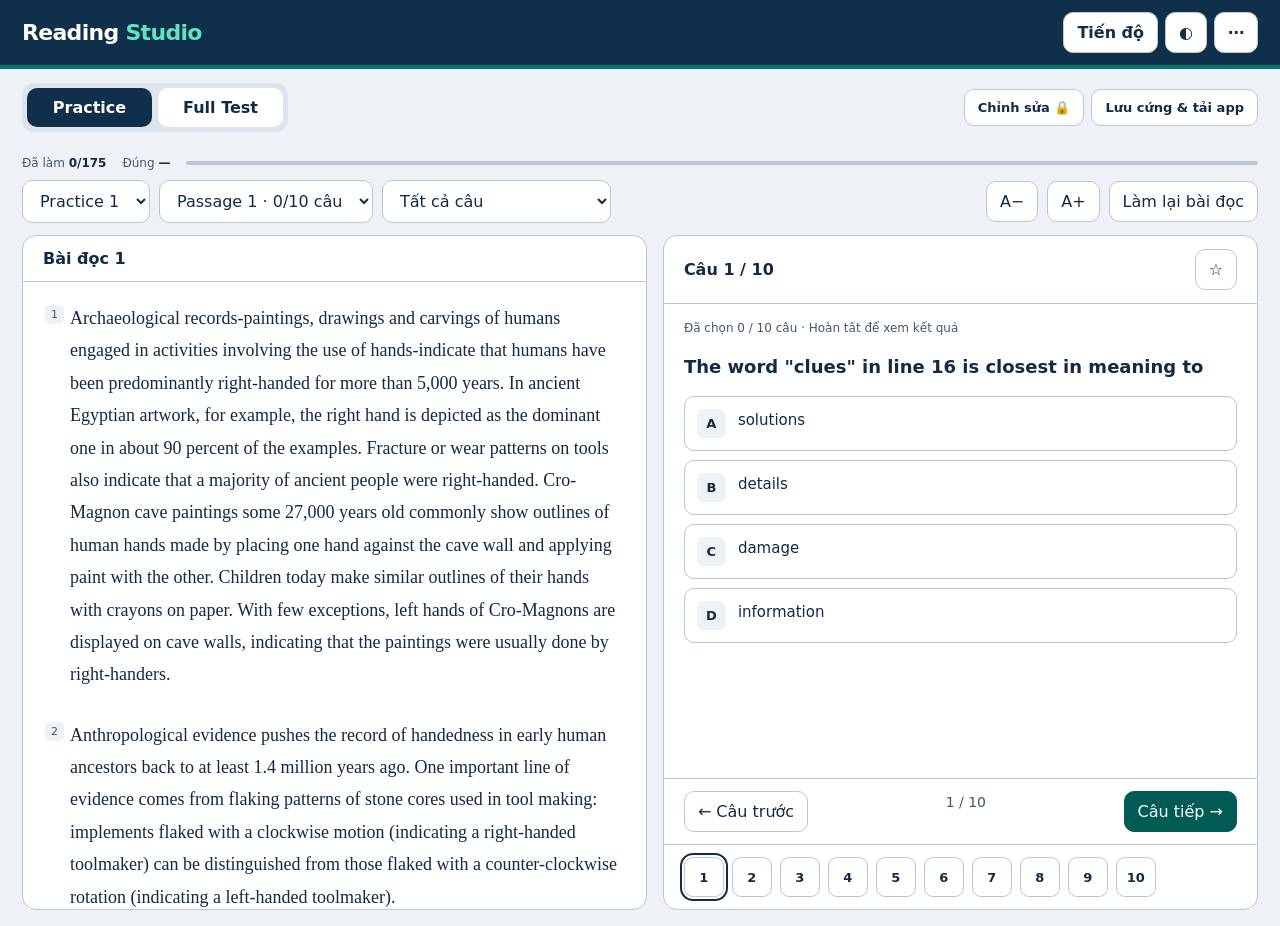
==== Reading_Studio_Updated.html @ cb0685de "Add Reading Studio page" ====
<!doctype html>
<html lang="vi"><head><meta charset="utf-8"><meta name="viewport" content="width=device-width,initial-scale=1"><title>Reading Studio — Practice &amp; Full Test</title>
<style>
:root{--bg:#f3f5f7;--paper:#fff;--ink:#172e3b;--muted:#617581;--line:#dce4e8;--brand:#087d78;--soft:#e5f4f1;--bad:#b83242;--badbg:#fff0f1;--gold:#8a5900;--goldbg:#fff5dc;--font:18px}*{box-sizing:border-box}body{margin:0;background:var(--bg);color:var(--ink);font-family:system-ui,-apple-system,'Segoe UI',sans-serif}body.dark{--bg:#111b24;--paper:#1b2a35;--ink:#e5eef4;--muted:#b0c1cd;--line:#384a58;--brand:#61d4c6;--soft:#163e3c;--bad:#ff8795;--badbg:#3d222c;--gold:#ffdb7b;--goldbg:#3f3420}button,select,input{font:inherit}button,select{border:1px solid var(--line);border-radius:10px;background:var(--paper);color:var(--ink);padding:10px 13px}button{cursor:pointer}button:hover{border-color:var(--brand)}button:focus-visible,select:focus-visible{outline:3px solid var(--brand);outline-offset:3px}button:disabled{opacity:.45;cursor:default}.primary{background:var(--brand);color:var(--paper);border-color:var(--brand)}.top{background:var(--paper);border-bottom:1px solid var(--line);padding:18px 26px;display:flex;justify-content:space-between;align-items:center;gap:16px}.logo{font-size:22px;font-weight:800;letter-spacing:-.7px}.logo span{color:var(--brand)}.eyebrow{font-size:12px;letter-spacing:1.8px;color:var(--muted);font-weight:700;text-transform:uppercase}.tools{display:flex;gap:7px;flex-wrap:wrap}.wrap{max-width:1520px;margin:auto;padding:20px 26px}.dashboard{display:grid;grid-template-columns:1fr auto;align-items:center;gap:18px;margin-bottom:18px}.dashboard h1{font-size:26px;margin:6px 0}.muted{color:var(--muted);font-size:14px;line-height:1.6}.stats{display:flex;gap:24px}.stat strong{display:block;font-size:24px;color:var(--brand)}.stat span{font-size:12px;color:var(--muted)}.bar{height:5px;border-radius:6px;background:var(--line);margin:15px 0 20px}.bar div{height:100%;border-radius:6px;background:var(--brand);transition:width .2s}.toolbar{display:flex;align-items:center;flex-wrap:wrap;gap:9px;margin-bottom:16px}.toolbar select:first-child{font-weight:650}.toolbar .spacer{flex:1}.grid{display:grid;grid-template-columns:minmax(0,1.05fr) minmax(0,1fr);gap:20px}.card{background:var(--paper);border:1px solid var(--line);border-radius:18px;overflow:hidden}.cardhead{padding:18px 22px;border-bottom:1px solid var(--line);display:flex;align-items:center;justify-content:space-between;gap:12px}.cardhead h2{font-size:18px;margin:3px 0}.passage{padding:8px 24px 24px;height:calc(100vh - 340px);min-height:350px;overflow:auto;line-height:1.85;font-family:Georgia,'Times New Roman',serif;font-size:var(--font)}.passage p{position:relative;padding-left:25px;margin:20px 0}.pn{position:absolute;left:0;top:3px;font:11px system-ui;color:var(--muted);background:var(--bg);padding:3px 6px;border-radius:5px}.passage mark{background:#ffe69a;color:#172e3b;border-radius:3px;padding:2px}.questionbody{padding:20px 22px}.chips{display:flex;gap:6px;flex-wrap:wrap}.chip{font-size:12px;color:var(--muted);background:var(--bg);padding:5px 8px;border-radius:6px}.questiontext{font-size:var(--font);font-weight:650;line-height:1.6;margin:15px 0}.options{display:grid;gap:9px}.option{display:flex;align-items:flex-start;gap:12px;text-align:left;padding:14px;line-height:1.5;font-size:16px;width:100%}.letter{border-radius:7px;background:var(--bg);padding:3px 8px;font-size:13px;font-weight:750;flex:none}.option.correct{border-color:var(--brand);background:var(--soft)}.option.wrong{border-color:var(--bad);background:var(--badbg)}.option.selected{box-shadow:inset 0 0 0 1px var(--gold);background:var(--goldbg)}.option:disabled{opacity:1;cursor:default}.status{margin-left:auto;font-size:12px;font-weight:700;flex:none}.feedback{margin-top:18px;padding:17px;border-radius:12px;background:var(--soft);line-height:1.7;font-size:15px}.feedback.wrong{background:var(--badbg)}.feedback.unscored{background:var(--goldbg)}.feedback h3{font-size:16px;margin:0 0 8px}.feedback p{margin:7px 0}.quote{border-left:3px solid var(--brand);padding:5px 10px;margin:12px 0;font-style:italic}.note{font-size:13px;color:var(--muted);margin:10px 0}.nav{display:flex;gap:8px;justify-content:space-between;padding:18px 22px;border-top:1px solid var(--line)}.map{padding:16px 22px;border-top:1px solid var(--line);display:flex;gap:7px;flex-wrap:wrap}.map button{width:38px;height:38px;padding:0;font-size:13px;position:relative}.map .done{background:var(--soft);border-color:var(--brand)}.map .wrong{background:var(--badbg);border-color:var(--bad)}.map .unscored{background:var(--goldbg);border-color:var(--gold)}.map .active{outline:2px solid var(--ink);outline-offset:2px}.map .flag:after{content:'★';position:absolute;right:-2px;top:-9px;color:var(--gold);font-size:14px}.footer{font-size:12px;color:var(--muted);line-height:1.7;margin:17px 0}.empty{padding:45px 20px;text-align:center}.empty h3{margin-bottom:8px}.toast{position:fixed;bottom:25px;left:50%;transform:translateX(-50%);background:var(--ink);color:var(--paper);padding:13px 20px;border-radius:12px;box-shadow:0 5px 30px #0002;z-index:20;max-width:90vw}.hidden{display:none!important}dialog{background:var(--paper);color:var(--ink);border:1px solid var(--line);border-radius:18px;padding:26px;max-width:550px;width:90vw;line-height:1.7}dialog::backdrop{background:#0007}dialog h2{margin-top:0}dialog .tools{justify-content:flex-end}.help-list{padding-left:20px}.help-list li{margin:10px 0}.summarylist{max-height:50vh;overflow:auto}.summaryrow{display:flex;justify-content:space-between;gap:12px;border-bottom:1px solid var(--line);padding:12px 0}.summaryrow button{text-align:left;font-size:14px}.check{color:var(--brand)}.danger{color:var(--bad)}.flagged{color:var(--gold)}@media(max-width:900px){.grid{grid-template-columns:1fr}.passage{height:370px;min-height:0}.dashboard{grid-template-columns:1fr}.stats{gap:20px}.wrap{padding:16px}.top{padding:15px 16px}.toolbar .spacer{display:none}.status{font-size:10px}.top .logo{font-size:18px}}@media print{.top,.toolbar,.nav,.map,.footer{display:none}.grid{display:block}.passage{height:auto}.card{margin-bottom:20px}.feedback{break-inside:avoid}}

.top{padding:12px 22px}.wrap{padding:0 22px 16px}.mini-progress{display:flex;align-items:center;gap:16px;padding:10px 0;font-size:12px;color:var(--muted)}.mini-progress b{color:var(--ink)}.mini-progress .bar{flex:1;margin:0;height:4px}.toolbar{margin-bottom:12px}.grid{height:calc(100dvh - 156px);min-height:500px;gap:16px}.card{display:flex;flex-direction:column;min-height:0;border-radius:14px}.cardhead{padding:13px 20px;flex:none}.cardhead h2{font-size:16px;margin:0}.passage{height:auto;min-height:0;flex:1;padding:0 22px 20px}.paragraph-group{margin:20px 0 28px}.passage p{margin:0;line-height:1.8}.passage .translation{font-family:system-ui,-apple-system,'Segoe UI',sans-serif;font-size:calc(var(--font) - 1px);margin:12px 0 0 25px;padding:12px 14px;background:var(--bg);border-radius:9px;line-height:1.75}.language-label{font-size:10px;font-weight:800;color:var(--muted);display:block;margin-bottom:4px;letter-spacing:1px}.passage mark.evidence{background:#d4f4dd;color:#116430;box-decoration-break:clone;-webkit-box-decoration-break:clone;border-radius:3px;padding:2px 0}.dark .passage mark.evidence{background:#224b32;color:#a1efb9}.questionbody{flex:1;min-height:0;overflow:auto;padding:2px 20px 20px}.questiontext{margin:18px 0 14px}.option{padding:12px;font-size:15px}.option-content{display:block}.option-en,.option-vi{display:block}.option-vi{font-size:14px;color:var(--muted);margin-top:5px;font-weight:400}.option.correct .option-vi{color:var(--ink)}.feedback{font-size:15px}.quote{font-size:14px;font-style:normal;line-height:1.7;border-color:#249c52}.quote-vi{margin-top:8px;color:var(--muted)}.elimination{margin-top:18px;border-top:1px solid var(--line);padding-top:12px}.elimination h4{font-size:14px;margin:0 0 8px}.elimination p{font-size:14px;margin:8px 0}.nav{padding:12px 20px;flex:none}.map{padding:12px 20px;flex:none}.map button{height:32px;width:32px}.feedback h3{font-size:15px}#langToggle{font-size:12px;padding:7px 9px}.status{font-size:18px}.option.correct .status{color:#168438}.option.wrong .status{color:var(--bad)}@media(max-width:900px){.wrap{padding:0 12px 16px}.top{padding:12px}.grid{height:auto;min-height:0;gap:12px}.passage{flex:auto;height:420px}.questionbody{max-height:none;overflow:visible}.toolbar{gap:6px}.toolbar button,.toolbar select{font-size:13px;padding:8px}.logo{font-size:19px}.top .tools button{font-size:13px;padding:7px 10px}.mini-progress{gap:12px}.nav{gap:8px}.nav button{font-size:13px}}

.question-vi{font-size:15px;color:var(--muted);line-height:1.7;margin:-4px 0 16px;padding-left:12px;border-left:2px solid var(--line)}.option.chosen{background:#eaf0fb;border-color:#6c8ec8;box-shadow:inset 0 0 0 1px #6c8ec8}.dark .option.chosen{background:#283c57;border-color:#91b6ed}.map .answered{background:#eaf0fb;border-color:#6c8ec8}.dark .map .answered{background:#283c57}.attempt-progress{font-size:12px;color:var(--muted);margin:15px 0 0}.result-banner{display:flex;align-items:center;justify-content:space-between;gap:8px;background:var(--soft);border-radius:10px;padding:14px;margin:16px 0}.result-banner b{font-size:17px;color:var(--brand)}.result-banner span{display:block;font-size:12px;color:var(--muted);margin-top:4px}.result-banner button{font-size:12px;padding:8px}.review-item{border:1px solid var(--line);border-radius:10px;margin:10px 0;scroll-margin:12px}.review-item summary{display:flex;align-items:center;gap:12px;cursor:pointer;padding:13px;font-size:13px}.review-item summary:before{content:'▸';color:var(--muted)}.review-item[open] summary:before{content:'▾'}.review-item summary>span:first-of-type{color:var(--muted)}.review-item .review-status{margin-left:auto}.review-status.correct{color:var(--brand)}.review-status.wrong{color:var(--bad)}.review-status.unscored{color:var(--gold)}.review-content{padding:0 14px 14px;border-top:1px solid var(--line)}.review-content .questiontext{font-size:17px}.review-content .feedback{font-size:14px}.review-content .option{font-size:14px}.review-content .option-vi{font-size:13px}

.word-popup{position:fixed;z-index:1000;max-width:min(290px,calc(100vw - 20px));padding:10px 13px;background:var(--paper);color:var(--ink);border:1px solid var(--line);border-radius:10px;box-shadow:0 6px 26px #0003;pointer-events:auto;user-select:none;line-height:1.55;font:15px system-ui,-apple-system,'Segoe UI',sans-serif;overflow-wrap:anywhere}.word-popup .lookup-term{display:block;font-size:11px;color:var(--muted);margin-bottom:3px}.word-popup .lookup-meaning{display:block;font-weight:600}.word-popup .lookup-head{display:flex;align-items:center;justify-content:space-between;gap:14px}.word-popup .lookup-speak{width:36px;height:36px;padding:6px;display:grid;place-items:center;border:1px solid var(--line);border-radius:8px;background:var(--paper);color:var(--accent);cursor:pointer;flex-shrink:0}.word-popup .lookup-speak:hover{background:var(--soft)}.word-popup .lookup-speak[aria-busy="true"]{background:#dcfce7}.word-popup .lookup-speak svg{width:21px;height:21px}.word-popup .lookup-audio-status{display:block;font-size:12px;color:var(--muted);margin-top:5px}.original,.questiontext,.option-en,.quote-en{user-select:text;-webkit-user-select:text}

:root{--bg:#eef2f6;--ink:#102b45;--muted:#405970;--line:#b7c7d4;--brand:#005b55;--soft:#def1eb;--bad:#a61c35;--gold:#714700;--accent:var(--brand)}
.top{background:#102f4a;color:#fff;border-bottom:4px solid #00776b}.logo span{color:#62e2c1}.top button{background:#fff;color:#102f4a;font-weight:650;border-color:#bacad5}.primary{background:#005b55;color:#fff;border-color:#005b55}.modebar{display:flex;align-items:center;gap:12px;padding:14px 0;flex-wrap:wrap}.tabs{display:flex;gap:6px;padding:5px;background:#dce5ed;border-radius:12px}.tabs button{min-width:125px;border:0;font-weight:750}.tabs button.active{background:#102f4a;color:#fff}.modebar .spacer{flex:1}.owner-tools button{font-size:13px;font-weight:650}.grid{height:calc(100dvh - 225px);min-height:450px}.map{display:grid;grid-template-columns:repeat(auto-fill,40px);gap:8px}.map button{width:40px;height:40px;border-radius:9px;font-weight:750;flex-shrink:0}.option .letter{width:29px;height:29px;display:grid;place-items:center;padding:0}.map .answered{background:#d9e6f6;border-color:#355f8c;color:#183958}.option.chosen{background:#d9e6f6;border-color:#355f8c;box-shadow:inset 0 0 0 1px #355f8c}.test-panel{border:1px solid #a5bfce;background:var(--paper);padding:14px 18px;border-radius:12px;margin-bottom:12px}.test-panel h2{font-size:18px;margin:0 0 7px}.test-controls{display:flex;align-items:center;gap:16px;flex-wrap:wrap}.test-clock{font-size:24px;font-weight:800;font-variant-numeric:tabular-nums;color:var(--brand)}.test-result{background:var(--soft);padding:12px 16px;border-radius:9px;font-weight:650;line-height:1.7;margin-top:12px}#testPanel:not(.hidden)~.grid{height:calc(100dvh - 330px)}.editor{max-width:820px}.editor label{display:block;font-weight:650;font-size:14px;margin:12px 0}.editor textarea,.editor select{display:block;width:100%;margin-top:6px;padding:10px;background:var(--paper);color:var(--ink);border:1px solid var(--line);border-radius:8px;font:14px system-ui}.editor textarea{min-height:85px;resize:vertical}.editor-fields{max-height:63vh;overflow:auto;padding-right:8px}.editor-grid{display:grid;grid-template-columns:1fr 1fr;gap:14px}.dark .tabs{background:#253b4c}.dark .tabs button.active{background:#58d9c4;color:#092e35}.dark .test-clock{color:var(--brand)}.dark .primary{background:#00796f;color:#fff}.dark .test-panel{border-color:var(--line)}.dark .word-popup{color:var(--ink)}a{color:var(--brand)}
@media(max-width:900px){.grid{height:calc(100dvh - 230px);min-height:440px;grid-template-columns:minmax(0,1fr) minmax(0,1fr)}.passage{height:auto;flex:1}.questionbody{overflow:auto;min-height:0}.cardhead,.questionbody,.nav,.map{padding-left:12px;padding-right:12px}.passage{padding-left:12px;padding-right:12px}.nav{flex-wrap:wrap}#testPanel:not(.hidden)~.grid{height:calc(100dvh - 340px)}.editor-grid{grid-template-columns:1fr}}
@media(max-width:600px){.modebar{gap:8px}.tabs button{min-width:100px}.owner-tools button{padding:8px}.grid{grid-template-columns:1fr;height:auto;min-height:0}.grid .card:first-child{height:40dvh;min-height:200px}.grid .card:last-child{height:52dvh;min-height:340px}#testPanel:not(.hidden)~.grid{height:auto}.toolbar select{max-width:100%}.option{padding:10px}.mini-progress{flex-wrap:wrap}}
</style></head><body>
<header class="top"><div><div class="logo">Reading <span>Studio</span></div></div><div class="tools"><button id="summaryBtn">Tiến độ</button><button id="themeBtn" aria-label="Đổi giao diện sáng tối" title="Sáng / tối">◐</button><button id="helpBtn" aria-label="Mở tùy chọn và hướng dẫn" title="Tùy chọn">⋯</button></div></header>
<main class="wrap"><div class="modebar"><div class="tabs" role="tablist" aria-label="Chế độ luyện tập"><button id="practiceTab" role="tab">Practice</button><button id="testTab" role="tab">Full Test</button></div><span class="spacer"></span><div class="tools owner-tools"><button id="editBtn">Chỉnh sửa 🔒</button><button id="bakeBtn">Lưu cứng &amp; tải app</button></div></div><section id="testPanel" class="test-panel hidden"><div id="testIntro"><h2>Full Test · Reading</h2><p class="muted">4 bài đọc · 40 câu · 60 phút. Giữ nguyên câu hỏi và A–D theo tài liệu; xáo trộn nhóm bài đọc. Nộp bài để mở đáp án, bản dịch và giải thích.</p></div><div class="test-controls"><button id="newTestBtn" class="primary">Bắt đầu Full Test</button><div id="testControls" class="test-controls hidden"><span id="testClock" class="test-clock" role="timer"></span><span id="testHint" class="muted"></span><button id="submitBtn" class="primary">Nộp bài</button></div></div><div id="testResult" class="test-result hidden" role="status"></div></section><div class="mini-progress"><span>Đã làm <b id="answeredStat">0/175</b></span><span>Đúng <b id="scoreStat">0/0</b></span><span id="accuracyStat" class="hidden"></span><div class="bar"><div id="progressBar"></div></div></div>
<div class="toolbar"><label class="hidden" for="practiceSelect">Practice</label><select id="practiceSelect"></select><label class="hidden" for="passageSelect">Bài đọc</label><select id="passageSelect"></select><label class="hidden" for="filterSelect">Lọc câu hỏi</label><select id="filterSelect"><option value="all">Tất cả câu</option><option value="unanswered">Chưa làm</option><option value="wrong">Đã làm sai</option><option value="flagged">Đã đánh dấu ★</option><option value="unscored">Câu không chấm điểm</option></select><span class="spacer"></span><button id="fontDown" aria-label="Giảm cỡ chữ">A−</button><button id="fontUp" aria-label="Tăng cỡ chữ">A+</button><button id="resetBtn">Làm lại bài đọc</button></div>
<div class="grid"><section class="card"><div class="cardhead"><div><h2 id="passageTitle"></h2></div><div class="tools"><span id="passageScore" class="hidden"></span><button id="langToggle" class="hidden">Ẩn bản dịch</button></div></div><article class="passage" id="passageText" aria-label="Bài đọc tiếng Anh"></article></section><section class="card"><div class="cardhead"><div><h2 id="questionTitle"></h2></div><button id="flagBtn">☆ Đánh dấu</button></div><div class="questionbody" id="questionBody"></div><div class="nav"><button id="prevBtn">← Câu trước</button><span id="position" class="muted"></span><button id="nextBtn" class="primary">Câu tiếp →</button></div><div class="map" id="questionMap" aria-label="Danh sách câu hỏi"></div></section></div>
</main>
<dialog id="helpDialog"><h2>Tùy chọn</h2><ol class="help-list"><li>Chọn Practice và Passage. Đọc văn bản rồi chọn A/B/C/D cho từng câu. Dùng Câu tiếp hoặc số câu bên dưới để chuyển câu. Bôi chọn một từ hoặc cụm từ tiếng Anh để xem nghĩa ngay cạnh vùng chọn; bấm biểu tượng loa để nghe phát âm. Không dịch cả câu.</li><li>Trả lời đủ tất cả câu của bài đọc để xem kết quả. Trước khi hoàn tất, bạn có thể đổi lựa chọn. Sau đó, bản dịch bài đọc, câu hỏi, lựa chọn và giải thích sẽ được mở; dẫn chứng được tô xanh trong cả hai ngôn ngữ.</li><li>Dùng ★ và bộ lọc để ôn câu cần nhớ. Bộ lọc áp dụng cho bài đọc đang chọn.</li><li>Tiến độ tự lưu trên trình duyệt nếu trình duyệt cho phép. Dùng <b>Xuất tiến độ</b> để sao lưu trước khi đổi máy, đổi trình duyệt hoặc di chuyển file.</li><li>Phím 1–4: chọn A–D. ← / →: chuyển câu. Câu thiếu dữ kiện vẫn được giữ và không tính điểm.</li></ol><div class="tools"><button id="exportBtn">Xuất tiến độ</button><button id="importBtn">Nhập tiến độ</button><button class="primary" id="helpClose">Đóng</button></div></dialog>
<dialog id="summaryDialog"><h2>Tiến độ 18 bài đọc</h2><div class="summarylist" id="summaryList"></div><div class="tools" style="margin-top:18px"><button id="summaryClose">Đóng</button></div></dialog>
<dialog id="resetDialog"><h2>Làm lại bài đọc này?</h2><p>Xóa lựa chọn của bài đang mở để luyện lại. Các dấu ★ và kết quả bài khác vẫn được giữ.</p><div class="tools"><button id="resetCancel">Hủy</button><button id="resetConfirm" class="primary">Làm lại</button></div></dialog>
<input type="file" id="importFile" accept=".json,application/json" class="hidden"><div id="toast" role="status" class="toast hidden"></div>

<dialog id="passwordDialog"><h2>Chỉnh sửa nội dung</h2><form id="passwordForm"><label>Mật khẩu chủ app <input id="passwordInput" type="password" autocomplete="off" required=""></label><p id="passwordError" class="danger" role="status"></p><div class="tools"><button type="button" id="passwordCancel">Hủy</button><button class="primary" type="submit">Mở chỉnh sửa</button></div></form></dialog>
<dialog id="editorDialog" class="editor"><h2 id="editorTitle"></h2><form id="editorForm"><div class="editor-fields"><p id="editorQuestion"></p><p id="editorStatus" class="note" role="status"></p><label>Đáp án đúng<select id="editAnswer"></select></label><label>Giải thích / dữ kiện còn thiếu<textarea id="editExplanation"></textarea></label><div class="editor-grid"><label>Dẫn chứng English<textarea id="editEvidence"></textarea></label><label>Dẫn chứng Vietnamese<textarea id="editEvidenceVi"></textarea></label></div><div class="editor-grid"><label>Giải thích lựa chọn A<textarea id="reason0"></textarea></label><label>Giải thích lựa chọn B<textarea id="reason1"></textarea></label><label>Giải thích lựa chọn C<textarea id="reason2"></textarea></label><label>Giải thích lựa chọn D<textarea id="reason3"></textarea></label></div><label>Đoạn gắn dẫn chứng<select id="editParagraph"></select></label><div class="editor-grid"><label>Trích nguyên văn English để tô sáng<textarea id="editHighlight"></textarea></label><label>Trích Vietnamese tương ứng<textarea id="editHighlightVi"></textarea></label></div></div><div class="tools"><button type="button" id="editorCancel">Hủy</button><button type="submit" class="primary">Lưu bổ sung</button></div></form></dialog>
<dialog id="submitDialog"><h2>Nộp Full Test?</h2><p id="submitMessage"></p><div class="tools"><button id="submitCancel">Tiếp tục làm</button><button id="submitConfirm" class="primary">Nộp bài</button></div></dialog>
<dialog id="replaceTestDialog"><h2>Tạo đề mới?</h2><p>Bài thi hiện tại chưa nộp. Tạo đề mới sẽ thay bài thi này; tiến độ Practice vẫn được giữ.</p><div class="tools"><button id="replaceTestCancel">Giữ bài hiện tại</button><button id="replaceTestConfirm" class="primary">Tạo đề mới</button></div></dialog>
<script>
window.READING_SOURCE='<!doctype html>\n'+document.documentElement.outerHTML;
const DATA=[{"id":"1-1","practice":1,"passage":1,"paragraphs":["Archaeological records-paintings, drawings and carvings of humans engaged in activities involving the use of hands-indicate that humans have been predominantly right-handed for more than 5,000 years. In ancient Egyptian artwork, for example, the right hand is depicted as the dominant one in about 90 percent of the examples. Fracture or wear patterns on tools also indicate that a majority of ancient people were right-handed. Cro-Magnon cave paintings some 27,000 years old commonly show outlines of human hands made by placing one hand against the cave wall and applying paint with the other. Children today make similar outlines of their hands with crayons on paper. With few exceptions, left hands of Cro-Magnons are displayed on cave walls, indicating that the paintings were usually done by right-handers.","Anthropological evidence pushes the record of handedness in early human ancestors back to at least 1.4 million years ago. One important line of evidence comes from flaking patterns of stone cores used in tool making: implements flaked with a clockwise motion (indicating a right-handed toolmaker) can be distinguished from those flaked with a counter-clockwise rotation (indicating a left-handed toolmaker).","Even scratches found on fossil human teeth offer clues. Ancient humans are thought to have cut meat into strips by holding it between their teeth and slicing it with stone knives, as do the present-day Inuit. Occasionally the knives slip and leave scratches on the users' teeth. Scratches made with a left-to-right stroke direction (by right-handers) are more common than scratches in the opposite direction (made by left-handers).","Still other evidence comes from cranial morphology: scientists think that physical differences between the right and left sides of the interior of the skull indicate subtle physical differences between the two sides of the brain. The variation between the hemispheres corresponds to which side of the body is used to perform specific activities. Such studies, as well as studies of tool use, indicate that right- or left-sided dominance is not exclusive to modern Homo sapiens. Population of Neanderthals, such as Homo erectus and Homo habilis, seem to have been predominantly right-handed, as we are."],"questions":[{"n":1,"text":"The word \"clues\" in line 16 is closest in meaning to","options":["solutions","details","damage","information"],"answer":3,"explanation":"Clues là những manh mối cung cấp thông tin về việc thuận tay nào. Trong bốn lựa chọn, information gần nghĩa nhất; không phải lời giải hay hư hại.","evidence":"offer clues","optionsVi":["Lời giải","Chi tiết","Hư hại","Thông tin"],"optionReasons":["Solutions là lời giải, còn clues chỉ thông tin gợi ý.","Details là chi tiết, không diễn đạt vai trò manh mối ở đây.","Damage là hư hại, không phải thông tin giúp suy luận.","-"],"evidenceVi":"cung cấp manh mối","highlights":[{"paragraph":2,"en":"Even scratches found on fossil human teeth offer clues.","vi":"Ngay cả những vết xước trên răng hóa thạch của người cũng cung cấp manh mối."}],"textVi":"Từ “clues” ở dòng 16 gần nghĩa nhất với từ nào?"},{"n":2,"text":"The fact that the Inuit cut meat by holding it between their teeth is significant because ____","options":["the relationship between handedness and scratches on fossil human teeth can be verified","it emphasizes the differences between contemporary humans and their ancestors","the scratch patterns produced by stone knives vary significantly from patterns produced by modern knives","it demonstrates that ancient humans were not skilled at using tools"],"answer":0,"explanation":"Người Inuit hiện nay cũng giữ thịt giữa răng và cắt bằng dao. Quan sát hành vi này giúp kiểm chứng mối liên hệ giữa chiều vết xước và tay thuận ở người cổ đại.","evidence":"as do the present-day Inuit","optionsVi":["Có thể kiểm chứng mối liên hệ giữa tay thuận và vết xước trên răng hóa thạch","Nhấn mạnh khác biệt giữa người hiện nay và tổ tiên","Vết xước do dao đá rất khác vết xước do dao hiện đại","Chứng minh người cổ không giỏi dùng công cụ"],"optionReasons":["-","Bài nhấn mạnh cách làm tương tự, không phải khác biệt.","Không có phép so sánh vết dao cổ và dao hiện đại.","Vết xước không chứng minh người xưa thiếu kỹ năng."],"evidenceVi":"giống như người Inuit ngày nay","highlights":[{"paragraph":2,"en":"Ancient humans are thought to have cut meat into strips by holding it between their teeth and slicing it with stone knives, as do the present-day Inuit.","vi":"Người cổ đại được cho là đã cắt thịt thành dải bằng cách giữ thịt giữa hai hàm răng rồi cắt bằng dao đá, giống như người Inuit ngày nay."}],"textVi":"Việc người Inuit cắt thịt bằng cách giữ thịt giữa hai hàm răng có ý nghĩa vì ____."},{"n":3,"text":"The word \"hemispheres\" in line 23 is closest in meaning to ____.","options":["differences","sides","activities","studies"],"answer":1,"explanation":"Hemispheres là hai bán cầu, tức hai phía của não. Sides gần nghĩa nhất trong ngữ cảnh này.","evidence":"the two sides of the brain","optionsVi":["Khác biệt","Các phía","Hoạt động","Nghiên cứu"],"optionReasons":["Differences là sự khác nhau giữa hai bán cầu, không phải bản thân bán cầu.","-","Activities là các hoạt động do cơ thể thực hiện.","Studies là các nghiên cứu được tác giả nhắc sau đó."],"evidenceVi":"hai bên của não","highlights":[{"paragraph":3,"en":"Still other evidence comes from cranial morphology: scientists think that physical differences between the right and left sides of the interior of the skull indicate subtle physical differences between the two sides of the brain.","vi":"Một nguồn bằng chứng khác đến từ hình thái hộp sọ: các nhà khoa học cho rằng khác biệt thể chất giữa bên phải và bên trái ở mặt trong hộp sọ cho thấy những khác biệt nhỏ giữa hai bên của não."}],"textVi":"Từ “hemispheres” ở dòng 23 gần nghĩa nhất với ____."},{"n":4,"text":"What does the author say about Cro-Magnon paintings of hands?","options":["Some are not very old.","It is unusual to see such paintings.","Many were made by children.","The artists were mostly right-handed."],"answer":3,"explanation":"Phần lớn hình trên vách là bàn tay trái: người vẽ đặt tay trái lên vách và dùng tay phải tô màu. Do đó đa số người vẽ thuận tay phải.","evidence":"usually done by right-handers","optionsVi":["Một số tranh không quá cổ","Hiếm khi thấy những bức tranh như vậy","Nhiều tranh do trẻ em vẽ","Các nghệ sĩ chủ yếu thuận tay phải"],"optionReasons":["Bài cho tuổi khoảng 27.000 năm, không nhấn mạnh tranh mới.","Commonly cho thấy hình này thường gặp.","Trẻ hiện nay chỉ được nhắc để minh họa cách tạo hình viền.","-"],"evidenceVi":"các bức tranh thường được người thuận tay phải thực hiện","highlights":[{"paragraph":0,"en":"With few exceptions, left hands of Cro-Magnons are displayed on cave walls, indicating that the paintings were usually done by right-handers.","vi":"Trừ một số ít ngoại lệ, hình bàn tay trái của người Cro-Magnon xuất hiện trên vách hang, cho thấy các bức tranh thường được người thuận tay phải thực hiện."}],"textVi":"Tác giả nói gì về các bức tranh bàn tay của người Cro-Magnon?"},{"n":5,"text":"The word \"implements\" in line 14 is closest in meaning to ____.","options":["tools","designs","examples","pieces"],"answer":0,"explanation":"Implements chỉ các dụng cụ làm từ đá. Tools là từ đồng nghĩa phù hợp; designs là bản thiết kế.","evidence":"used in tool making","optionsVi":["Dụng cụ","Bản thiết kế","Ví dụ","Mảnh"],"optionReasons":["-","Designs là thiết kế, không phải dụng cụ đã được ghè.","Examples là ví dụ, không phải vật dùng chế tạo công cụ.","Pieces chỉ các mảnh, quá chung và sai chức năng trong câu."],"evidenceVi":"dụng cụ","highlights":[{"paragraph":1,"en":"One important line of evidence comes from flaking patterns of stone cores used in tool making: implements flaked with a clockwise motion (indicating a right-handed toolmaker) can be distinguished from those flaked with a counter-clockwise rotation (indicating a left-handed toolmaker).","vi":"Một nguồn bằng chứng quan trọng là các dấu ghè trên lõi đá dùng để chế tạo công cụ: dụng cụ được ghè theo chiều kim đồng hồ, cho thấy người chế tạo thuận tay phải, có thể phân biệt với dụng cụ ghè ngược chiều kim đồng hồ, cho thấy người chế tạo thuận tay trái."}],"textVi":"Từ “implements” ở dòng 14 gần nghĩa nhất với ____."},{"n":6,"text":"Why does the author mention Homo erectus and Homo habilis in line 30?","options":["To contrast them with modern humans","To explain when human ancestors began to make tools","To show that early humans were also predominantly right handed","To prove that the population of Neanderthals was very large"],"answer":2,"explanation":"Tác giả nêu các nhóm người cổ để chứng minh sự thuận tay phải không chỉ có ở người hiện đại. Mục đích không phải so sánh khả năng làm dụng cụ.","evidence":"not exclusive to modern Homo sapiens","optionsVi":["Đối chiếu họ với người hiện đại","Giải thích lúc tổ tiên bắt đầu chế tạo công cụ","Cho thấy người thời kỳ đầu cũng chủ yếu thuận tay phải","Chứng minh quần thể Neanderthal rất lớn"],"optionReasons":["Bài nhấn mạnh sự tương đồng về tay thuận, không đối lập.","Không có mốc bắt đầu chế tạo công cụ.","-","Không có số liệu quy mô quần thể."],"evidenceVi":"không chỉ có ở Homo sapiens hiện đại","highlights":[{"paragraph":3,"en":"Such studies, as well as studies of tool use, indicate that right- or left-sided dominance is not exclusive to modern Homo sapiens.","vi":"Những nghiên cứu này cùng với nghiên cứu việc dùng công cụ cho thấy ưu thế bên phải hoặc bên trái không chỉ có ở Homo sapiens hiện đại."}],"textVi":"Vì sao tác giả nhắc đến Homo erectus và Homo habilis ở dòng 30?"},{"n":7,"text":"All of the follows are mentioned as types of evidence concerning handedness EXCEPT ____.","options":["ancient artwork","asymmetrical skulls","studies of tool use","fossilized hand bones"],"answer":3,"explanation":"Bài nêu tranh cổ, vết sử dụng dụng cụ, vết xước răng và hình dạng sọ. Không đề cập xương bàn tay hóa thạch.","evidence":"cranial morphology","optionsVi":["Tác phẩm nghệ thuật cổ","Hộp sọ không đối xứng","Nghiên cứu việc dùng công cụ","Xương bàn tay hóa thạch"],"optionReasons":["Tranh Ai Cập và hang Cro-Magnon được nêu.","Khác biệt hai bên hộp sọ được nêu.","Dấu ghè và dấu mòn công cụ được nêu.","-"],"evidenceVi":"hình thái hộp sọ","highlights":[{"paragraph":3,"en":"Still other evidence comes from cranial morphology: scientists think that physical differences between the right and left sides of the interior of the skull indicate subtle physical differences between the two sides of the brain.","vi":"Một nguồn bằng chứng khác đến từ hình thái hộp sọ: các nhà khoa học cho rằng khác biệt thể chất giữa bên phải và bên trái ở mặt trong hộp sọ cho thấy những khác biệt nhỏ giữa hai bên của não."},{"paragraph":0,"en":"Archaeological records-paintings, drawings and carvings of humans engaged in activities involving the use of hands-indicate that humans have been predominantly right-handed for more than 5,000 years.","vi":"Các tư liệu khảo cổ — tranh vẽ, hình phác họa và hình chạm khắc mô tả con người thực hiện những hoạt động dùng tay — cho thấy con người chủ yếu thuận tay phải trong hơn 5.000 năm qua."},{"paragraph":1,"en":"One important line of evidence comes from flaking patterns of stone cores used in tool making: implements flaked with a clockwise motion (indicating a right-handed toolmaker) can be distinguished from those flaked with a counter-clockwise rotation (indicating a left-handed toolmaker).","vi":"Một nguồn bằng chứng quan trọng là các dấu ghè trên lõi đá dùng để chế tạo công cụ: dụng cụ được ghè theo chiều kim đồng hồ, cho thấy người chế tạo thuận tay phải, có thể phân biệt với dụng cụ ghè ngược chiều kim đồng hồ, cho thấy người chế tạo thuận tay trái."},{"paragraph":2,"en":"Even scratches found on fossil human teeth offer clues.","vi":"Ngay cả những vết xước trên răng hóa thạch của người cũng cung cấp manh mối."}],"textVi":"Tất cả những điều sau đều được nhắc là bằng chứng về tay thuận, NGOẠI TRỪ ____."},{"n":8,"text":"What is the main idea of the passage?","options":["Human ancestors became predominantly right-handed when they began to use tools.","It is difficult to interpret the significance of anthropological evidence concerning tool use.","Humans and their ancestors have been predominantly right-handed for over a million years.","Human ancestors were more skilled at using both hands than modern humans."],"answer":2,"explanation":"Nhiều loại bằng chứng cho thấy người hiện đại và tổ tiên chủ yếu thuận tay phải từ ít nhất 1,4 triệu năm trước. A tự thêm nguyên nhân do bắt đầu dùng dụng cụ.","evidence":"at least 1.4 million years ago","optionsVi":["Tổ tiên bắt đầu chủ yếu thuận tay phải khi dùng công cụ","Khó diễn giải ý nghĩa bằng chứng nhân học về công cụ","Con người và tổ tiên chủ yếu thuận tay phải hơn một triệu năm","Tổ tiên giỏi dùng cả hai tay hơn người hiện đại"],"optionReasons":["Không có căn cứ rằng dùng công cụ gây ra thuận tay phải.","Bài dùng bằng chứng để củng cố kết luận, không nhấn mạnh khó diễn giải.","-","Không so sánh độ thành thạo hai tay."],"evidenceVi":"ít nhất 1,4 triệu năm trước","highlights":[{"paragraph":1,"en":"Anthropological evidence pushes the record of handedness in early human ancestors back to at least 1.4 million years ago.","vi":"Bằng chứng nhân học đưa lịch sử thuận tay ở tổ tiên loài người trở lại ít nhất 1,4 triệu năm trước."},{"paragraph":3,"en":"Population of Neanderthals, such as Homo erectus and Homo habilis, seem to have been predominantly right-handed, as we are.","vi":"Các quần thể người Neanderthal, như Homo erectus và Homo habilis, dường như cũng chủ yếu thuận tay phải giống chúng ta."}],"textVi":"Ý chính của bài đọc là gì?"},{"n":9,"text":"The word \"other\" in line 8 refers to ____.","options":["outline","hand","wall","paint"],"answer":1,"explanation":"One hand ... the other nghĩa là một bàn tay ... bàn tay còn lại. Other thay cho hand, không phải màu hay vách.","evidence":"placing one hand against the cave wall","optionsVi":["Đường viền","Bàn tay","Vách","Màu vẽ"],"optionReasons":["Outline là đường viền được tạo ra, không phải vật dùng tô.","-","Wall là nơi đặt bàn tay.","Paint là vật liệu được dùng với tay còn lại."],"evidenceVi":"bàn tay còn lại","highlights":[{"paragraph":0,"en":"Cro-Magnon cave paintings some 27,000 years old commonly show outlines of human hands made by placing one hand against the cave wall and applying paint with the other.","vi":"Các bức tranh hang động Cro-Magnon khoảng 27.000 năm tuổi thường có hình viền bàn tay, được tạo bằng cách đặt một bàn tay lên vách hang rồi dùng bàn tay còn lại tô màu."}],"textVi":"Từ “other” ở dòng 8 chỉ ____."},{"n":10,"text":"When compared with implements \"flaked with a counter-clockwise rotation\" (line 16), it can be inferred that \"implements flaked with a clock-wise motion\" (lines 14-15) are ____.","options":["more common","larger","more sophisticated","older"],"answer":0,"explanation":"Chiều kim đồng hồ cho biết người làm thuận tay phải. Vì người thuận tay phải chiếm đa số, có thể suy ra loại dụng cụ này phổ biến hơn; bài không so sánh kích thước hay độ tinh xảo.","evidence":"predominantly right-handed","optionsVi":["Phổ biến hơn","Lớn hơn","Tinh xảo hơn","Cổ hơn"],"optionReasons":["-","Không có dữ kiện kích thước.","Không có dữ kiện độ tinh xảo.","Chiều ghè thể hiện tay thuận, không cho biết tuổi."],"evidenceVi":"chủ yếu thuận tay phải","highlights":[{"paragraph":0,"en":"Archaeological records-paintings, drawings and carvings of humans engaged in activities involving the use of hands-indicate that humans have been predominantly right-handed for more than 5,000 years.","vi":"Các tư liệu khảo cổ — tranh vẽ, hình phác họa và hình chạm khắc mô tả con người thực hiện những hoạt động dùng tay — cho thấy con người chủ yếu thuận tay phải trong hơn 5.000 năm qua."}],"textVi":"So với dụng cụ “được ghè ngược chiều kim đồng hồ” ở dòng 16, có thể suy ra dụng cụ “được ghè theo chiều kim đồng hồ” ở dòng 14–15 ____."}],"translation":["Các tư liệu khảo cổ — tranh vẽ, hình phác họa và hình chạm khắc mô tả con người thực hiện những hoạt động dùng tay — cho thấy con người chủ yếu thuận tay phải trong hơn 5.000 năm qua. Chẳng hạn, trong nghệ thuật Ai Cập cổ đại, tay phải được thể hiện là tay chủ đạo trong khoảng 90% ví dụ. Những dấu gãy hoặc mòn trên dụng cụ cũng cho thấy phần lớn người cổ đại thuận tay phải. Các bức tranh hang động Cro-Magnon khoảng 27.000 năm tuổi thường có hình viền bàn tay, được tạo bằng cách đặt một bàn tay lên vách hang rồi dùng bàn tay còn lại tô màu. Trẻ em ngày nay cũng vẽ viền bàn tay tương tự bằng sáp màu trên giấy. Trừ một số ít ngoại lệ, hình bàn tay trái của người Cro-Magnon xuất hiện trên vách hang, cho thấy các bức tranh thường được người thuận tay phải thực hiện.","Bằng chứng nhân học đưa lịch sử thuận tay ở tổ tiên loài người trở lại ít nhất 1,4 triệu năm trước. Một nguồn bằng chứng quan trọng là các dấu ghè trên lõi đá dùng để chế tạo công cụ: dụng cụ được ghè theo chiều kim đồng hồ, cho thấy người chế tạo thuận tay phải, có thể phân biệt với dụng cụ ghè ngược chiều kim đồng hồ, cho thấy người chế tạo thuận tay trái.","Ngay cả những vết xước trên răng hóa thạch của người cũng cung cấp manh mối. Người cổ đại được cho là đã cắt thịt thành dải bằng cách giữ thịt giữa hai hàm răng rồi cắt bằng dao đá, giống như người Inuit ngày nay. Đôi khi dao trượt và để lại vết xước trên răng người dùng. Vết xước do động tác từ trái sang phải của người thuận tay phải phổ biến hơn vết xước theo chiều ngược lại do người thuận tay trái tạo ra.","Một nguồn bằng chứng khác đến từ hình thái hộp sọ: các nhà khoa học cho rằng khác biệt thể chất giữa bên phải và bên trái ở mặt trong hộp sọ cho thấy những khác biệt nhỏ giữa hai bên của não. Sự khác nhau giữa hai bán cầu tương ứng với phía cơ thể được dùng để thực hiện hoạt động cụ thể. Những nghiên cứu này cùng với nghiên cứu việc dùng công cụ cho thấy ưu thế bên phải hoặc bên trái không chỉ có ở Homo sapiens hiện đại. Các quần thể người Neanderthal, như Homo erectus và Homo habilis, dường như cũng chủ yếu thuận tay phải giống chúng ta."]},{"id":"1-2","practice":1,"passage":2,"paragraphs":["Free-standing sculpture that is molded or carved is a type familiar to almost everyone. Although certain free-standing figures or groups of figures can have only a single side intended for viewing, others are completed on all sides. As with all other forms of art, the ultimate shape of a sculpture reflects the artist's vision of individuals or experiences represented by the work. Throughout history, people everywhere have discovered a need for sculpture as a record of events and feelings.","Materials which can be sculpted do much to contribute to the artist's imagination. Wood, stone, metal, and various types of plastic and synthetics are all used as sculpting media. When sculptures are made of stone, wood, ivory, or even ice, the sculptor carves or chips the substance to reduce it to the necessary shape. Developing a sculptured image on all skies represents a change from the older approach when artists left the back portion of the figure unfinished and rough. In fact, sculpture in relief is completely attached to the flat background material and appears to be a part of it. Relief, which is completed only on one side intended for viewing, was the first type of sculpture created by man, when ancient sculptors removed the background material in a side of a tree or a cave to make their drawing appear more realistic.","While creating a statue, the artist depends on the appropriate lighting to develop the figure because the quality of the final product relies on the interplay between light and shade. When the work is finished, the sculpture must be displayed in the same light as it was originally created. If a light from a source is too weak or too strong, the effect that the sculptor intended may be lost. For example, in painting, the light and shade give the image shape and solidity that cannot be altered by an external light in which it is displayed, when a sculpture is exhibited, the artist's work is brought to life by light, and its character can be altered by the control of the light source. A fundamental difference between a painting and a sculpture is that when viewing a painting, the audience can only see the point of view that the painter had intended. A free-standing sculpture can be seen from practically any angle. The job of the sculptor is then to attain the quality and the volume of die image from any possible point of view.","In addition to carving a work, sculptures can be cast. In the process of casting, a sculpture can be reproduced in a mold when a liquefied medium is poured into a shape. After the material from which the sculpture is made hardens, the mold is removed, and the work is cleaned of the excess and polished. Casting allows the artist to produce as many replicas as needed. Most commercially sold sculptures are made in this way. Casting metals requires special care and skill. Bronze is the prefered metal because of its versatility and malleability. To make bronze sculpture, the space in a mold is filled with wax until it is melted by the heated metal."],"questions":[{"n":1,"text":"What is the main topic of this passage?","options":["Difference between painting and sculpture","Sculpting techniques and media","Types of commercially produced sculptures","Reasons for enjoying sculpture"],"answer":1,"explanation":"Bài giới thiệu vật liệu, chạm khắc, phù điêu, ánh sáng và kỹ thuật đúc tượng. Sculpting techniques and media bao quát toàn bài; so sánh với hội họa chỉ là một phần.","evidence":"Materials which can be sculpted","optionsVi":["Khác biệt giữa tranh và tượng","Kỹ thuật và chất liệu điêu khắc","Các loại tượng sản xuất thương mại","Lý do thưởng thức điêu khắc"],"optionReasons":["So sánh tranh và tượng chỉ thuộc một đoạn.","-","Đúc thương mại chỉ là ví dụ ở cuối.","Bài giải thích cách làm, không liệt kê lý do thưởng thức."],"evidenceVi":"Các vật liệu có thể điêu khắc","highlights":[{"paragraph":1,"en":"Materials which can be sculpted do much to contribute to the artist's imagination.","vi":"Các vật liệu có thể điêu khắc góp phần rất lớn vào trí tưởng tượng của nghệ sĩ."},{"paragraph":3,"en":"In addition to carving a work, sculptures can be cast.","vi":"Ngoài chạm khắc, tác phẩm điêu khắc còn có thể được đúc."}],"textVi":"Chủ đề chính của bài đọc là gì?"},{"n":2,"text":"The word \"ultimate\" in paragraph 1 is closest in meaning to ____.","options":["ulterior","final","formal","formidable"],"answer":1,"explanation":"Ultimate shape là hình dạng cuối cùng của tác phẩm. Final đúng nghĩa; formal nghĩa là trang trọng/chính thức.","evidence":"the ultimate shape","optionsVi":["Ẩn giấu/xa hơn","Cuối cùng","Trang trọng/chính thức","Đáng gờm"],"optionReasons":["Ulterior là ẩn giấu hoặc xa hơn, không phải kết quả cuối.","-","Formal nói tính trang trọng/chính thức.","Formidable là đáng gờm."],"evidenceVi":"hình dạng cuối cùng","highlights":[{"paragraph":0,"en":"As with all other forms of art, the ultimate shape of a sculpture reflects the artist's vision of individuals or experiences represented by the work.","vi":"Như các hình thức nghệ thuật khác, hình dạng cuối cùng của một tác phẩm điêu khắc phản ánh cách nhìn của nghệ sĩ về những cá nhân hoặc trải nghiệm được thể hiện trong tác phẩm."}],"textVi":"Từ “ultimate” ở đoạn 1 gần nghĩa nhất với ____."},{"n":3,"text":"According to the passage, the purpose of sculpture as a form of art is to ____.","options":["display a group of figures","reflect a human need for freedom.","express an artistic vision.","commemorate individuals and events."],"answer":2,"explanation":"Tác giả nói hình dạng tác phẩm phản ánh cách nhìn của nghệ sĩ về người hoặc trải nghiệm. D gần với ý ghi lại sự kiện nhưng không bao quát câu nói trực tiếp về artistic vision.","evidence":"reflects the artist's vision","optionsVi":["Trưng bày một nhóm hình tượng","Phản ánh nhu cầu tự do của con người","Thể hiện cách nhìn nghệ thuật","Tưởng niệm cá nhân và sự kiện"],"optionReasons":["Một nhóm hình tượng chỉ là dạng tác phẩm.","Không có ý về nhu cầu tự do.","-","Ghi nhớ cá nhân/sự kiện là một mục đích cụ thể; câu về vision diễn đạt vai trò nghệ thuật rộng hơn."],"evidenceVi":"phản ánh cách nhìn của nghệ sĩ","highlights":[{"paragraph":0,"en":"As with all other forms of art, the ultimate shape of a sculpture reflects the artist's vision of individuals or experiences represented by the work.","vi":"Như các hình thức nghệ thuật khác, hình dạng cuối cùng của một tác phẩm điêu khắc phản ánh cách nhìn của nghệ sĩ về những cá nhân hoặc trải nghiệm được thể hiện trong tác phẩm."}],"textVi":"Theo bài đọc, mục đích của điêu khắc với tư cách một hình thức nghệ thuật là ____."},{"n":4,"text":"According to the passage, all of the following are true of sculpture EXCEPT that ____.","options":["it can be found in all parts of the world.","it has undergone change since the early times.","it can be created from many substances.","it is no longer useful for people."],"answer":3,"explanation":"Bài mô tả điêu khắc xuất hiện khắp nơi, thay đổi theo thời gian và dùng nhiều chất liệu. Không nói nghệ thuật này đã hết hữu ích; đó là ý sai cần chọn ở câu EXCEPT.","evidence":"people everywhere have discovered a need for sculpture","optionsVi":["Có ở khắp nơi trên thế giới","Đã thay đổi từ thời kỳ đầu","Có thể làm từ nhiều vật liệu","Không còn hữu ích cho con người"],"optionReasons":["People everywhere hỗ trợ ý có khắp nơi.","Bài đối chiếu cách để lưng tượng thô với hoàn thiện mọi phía.","Gỗ, đá, kim loại và nhựa đều được nêu.","-"],"evidenceVi":"con người ở khắp nơi đã nhận thấy nhu cầu","highlights":[{"paragraph":0,"en":"Throughout history, people everywhere have discovered a need for sculpture as a record of events and feelings.","vi":"Suốt lịch sử, con người ở khắp nơi đã nhận thấy nhu cầu dùng điêu khắc để ghi lại sự kiện và cảm xúc."},{"paragraph":1,"en":"Wood, stone, metal, and various types of plastic and synthetics are all used as sculpting media.","vi":"Gỗ, đá, kim loại và nhiều loại nhựa, vật liệu tổng hợp đều được dùng làm chất liệu điêu khắc."},{"paragraph":1,"en":"Developing a sculptured image on all skies represents a change from the older approach when artists left the back portion of the figure unfinished and rough.","vi":"Việc hoàn thiện hình tượng ở mọi phía là một thay đổi so với cách làm cũ, khi nghệ sĩ để phần lưng tượng thô và chưa hoàn thiện."}],"textVi":"Theo bài đọc, tất cả những điều sau đều đúng về điêu khắc, NGOẠI TRỪ ____."},{"n":5,"text":"The author of the passage implies that the most important factor in showing a sculpted work is ____.","options":["the strength of the light source.","the development of the sculpted figure.","the shape of the material for sculpting.","the effect of light on the sculpted image."],"answer":3,"explanation":"Ánh sáng có thể làm thay đổi đặc tính và hiệu quả của tượng. Điều quan trọng là tác động của ánh sáng lên hình tượng, không đơn thuần độ mạnh của đèn.","evidence":"its character can be altered","optionsVi":["Độ mạnh của nguồn sáng","Việc phát triển hình tượng","Hình dáng chất liệu điêu khắc","Tác động của ánh sáng lên hình tượng"],"optionReasons":["Độ mạnh là một yếu tố, nhưng chưa bao quát hiệu quả sáng tối.","Phát triển hình tượng thuộc quá trình tạo, không phải trọng tâm trưng bày.","Hình dáng chất liệu không được nêu là yếu tố trưng bày quan trọng nhất.","-"],"evidenceVi":"đặc tính của nó có thể thay đổi","highlights":[{"paragraph":2,"en":"For example, in painting, the light and shade give the image shape and solidity that cannot be altered by an external light in which it is displayed, when a sculpture is exhibited, the artist's work is brought to life by light, and its character can be altered by the control of the light source.","vi":"Khi tượng được trưng bày, ánh sáng làm tác phẩm sống động, và đặc tính của nó có thể thay đổi bằng cách điều chỉnh nguồn sáng."}],"textVi":"Tác giả ngụ ý rằng yếu tố quan trọng nhất khi trưng bày tác phẩm điêu khắc là ____."},{"n":6,"text":"The word \"audience\" in paragraph 3 is closest in meaning to ____.","options":["listeners","viewers","public","artists"],"answer":1,"explanation":"Audience ở đây là người xem tranh hoặc tượng. Viewers sát ngữ cảnh hơn listeners, vốn là người nghe.","evidence":"when viewing a painting","optionsVi":["Người nghe","Người xem","Công chúng","Nghệ sĩ"],"optionReasons":["Listeners là người nghe; đây là nghệ thuật thị giác.","-","Public rộng hơn nhóm người đang xem.","Artists là người tạo tác phẩm, không phải khán giả."],"evidenceVi":"người xem tranh","highlights":[{"paragraph":2,"en":"A fundamental difference between a painting and a sculpture is that when viewing a painting, the audience can only see the point of view that the painter had intended.","vi":"Một khác biệt cơ bản giữa tranh và tượng là người xem tranh chỉ thấy góc nhìn họa sĩ định sẵn."}],"textVi":"Từ “audience” ở đoạn 3 gần nghĩa nhất với ____."},{"n":7,"text":"What does the author mention as an important difference between a painting and a sculpture?","options":["A painting does not need shading to be displayed.","A painting can be viewed from only one position.","A sculpture needs to have proper light.","A sculpture does not look good from all angles."],"answer":1,"explanation":"Người xem tranh chỉ thấy góc nhìn họa sĩ định sẵn, còn tượng độc lập có thể nhìn từ nhiều góc. B diễn đạt góc nhìn cố định; không có nghĩa người xem phải đứng đúng một vị trí vật lý.","evidence":"practically any angle","optionsVi":["Tranh không cần đổ bóng khi trưng bày","Tranh chỉ có thể nhìn từ một vị trí/góc nhìn","Tượng cần ánh sáng phù hợp","Tượng không đẹp ở mọi góc"],"optionReasons":["Tranh vẫn dùng sáng tối để tạo hình và khối.","-","Ánh sáng phù hợp đúng với tượng nhưng chưa diễn đạt khác biệt góc nhìn được nêu.","Bài nói tượng có thể nhìn từ hầu như mọi góc, không nói mọi góc đều xấu."],"evidenceVi":"hầu như mọi góc","highlights":[{"paragraph":2,"en":"A free-standing sculpture can be seen from practically any angle.","vi":"Một tác phẩm điêu khắc độc lập có thể được nhìn từ hầu như mọi góc."}],"textVi":"Tác giả nêu điều gì là khác biệt quan trọng giữa tranh và tác phẩm điêu khắc?"}],"translation":["Tượng độc lập được đúc khuôn hoặc chạm khắc là loại hình quen thuộc với hầu hết mọi người. Dù một số tượng hay nhóm tượng chỉ có một mặt để người xem quan sát, những tượng khác được hoàn thiện ở mọi phía. Như các hình thức nghệ thuật khác, hình dạng cuối cùng của một tác phẩm điêu khắc phản ánh cách nhìn của nghệ sĩ về những cá nhân hoặc trải nghiệm được thể hiện trong tác phẩm. Suốt lịch sử, con người ở khắp nơi đã nhận thấy nhu cầu dùng điêu khắc để ghi lại sự kiện và cảm xúc.","Các vật liệu có thể điêu khắc góp phần rất lớn vào trí tưởng tượng của nghệ sĩ. Gỗ, đá, kim loại và nhiều loại nhựa, vật liệu tổng hợp đều được dùng làm chất liệu điêu khắc. Với đá, gỗ, ngà hoặc thậm chí băng, nhà điêu khắc chạm hoặc đẽo bớt vật liệu để tạo hình cần thiết. Việc hoàn thiện hình tượng ở mọi phía là một thay đổi so với cách làm cũ, khi nghệ sĩ để phần lưng tượng thô và chưa hoàn thiện. Thực tế, phù điêu gắn hoàn toàn vào một bề mặt nền phẳng và trông như một phần của nền đó. Phù điêu chỉ được hoàn thiện ở một mặt dành cho người xem; đây là loại điêu khắc đầu tiên do con người tạo ra, khi người xưa bỏ bớt vật liệu nền ở thân cây hoặc vách hang để hình vẽ trông chân thực hơn.","Khi tạo tượng, nghệ sĩ dựa vào ánh sáng phù hợp để phát triển hình tượng, vì chất lượng sản phẩm cuối cùng phụ thuộc vào sự tương tác giữa sáng và tối. Khi hoàn thành, tác phẩm phải được trưng bày dưới ánh sáng giống lúc nó được tạo ra. Nguồn sáng quá yếu hoặc quá mạnh có thể làm mất hiệu quả mà nhà điêu khắc mong muốn. Trong hội họa, sáng và tối tạo hình dáng và cảm giác chắc chắn cho hình ảnh; ánh sáng bên ngoài khi trưng bày không thể thay đổi điều đó. Khi tượng được trưng bày, ánh sáng làm tác phẩm sống động, và đặc tính của nó có thể thay đổi bằng cách điều chỉnh nguồn sáng. Một khác biệt cơ bản giữa tranh và tượng là người xem tranh chỉ thấy góc nhìn họa sĩ định sẵn. Một tác phẩm điêu khắc độc lập có thể được nhìn từ hầu như mọi góc. Vì vậy, nhiệm vụ của nhà điêu khắc là tạo được chất lượng và khối của hình tượng từ bất kỳ góc nhìn nào.","Ngoài chạm khắc, tác phẩm điêu khắc còn có thể được đúc. Trong quá trình này, hình tượng được tái tạo trong khuôn khi vật liệu lỏng được rót vào hình khuôn. Sau khi vật liệu cứng lại, khuôn được tháo ra, phần thừa được làm sạch và tác phẩm được đánh bóng. Đúc cho phép nghệ sĩ tạo bao nhiêu bản sao tùy nhu cầu. Phần lớn tượng bán thương mại được làm theo cách này. Đúc kim loại đòi hỏi sự cẩn thận và kỹ năng đặc biệt. Đồng là kim loại được ưa chuộng vì tính linh hoạt và dễ tạo hình. Để đúc tượng đồng, khoảng trống trong khuôn được lấp bằng sáp, rồi sáp bị kim loại nóng làm tan chảy."]},{"id":"1-3","practice":1,"passage":3,"paragraphs":["Around the year 1500, hunting people occupied the entire northern third of North America. They lived well from the animals with whom they shared these lands. Hunters of sea mammals had colonized the Arctic coasts of Canada and Greenland between four and five thousand years before. Land-hunting people had lived throughout much of the northern interior for at least 12,000 years.","Northern North America is part of a larger circumpolar ecological domain that continues across the narrow Bering Strait into Siberia and northern Europe. The overall circumpolar environment in the 1500's was not very different from the environment of the present. This vast landmass had a continental climate and was dominated by cold arctic air throughout a long winter and spring season. Summer temperature ranged from near freezing to the mid-20's Celsius, while winter temperature were often as low as 40 degrees below zero Celsius.","Geographers divide the overall circumpolar domain into two zones, the Arctic and, below it, the Subarctic. They refer to the landforms of these areas as tundra and taiga, respectively.","Temperatures in the northern lands were below freezing for eight or nine months of the year. Subsurface soil in the Arctic's tundra remained permanently frozen. Even when summer temperatures were above freezing and the top inches of earth became saturated with water, the soil below remained frozen into a permafrost, as hard as rock.","When water flowed upon the surface of permanently frozen tundra, it made overland travel extremely difficult. Summer travel in the boggy lands, or muskeg country, of the Subarctic's taiga was also slow and arduous. Tracking animals was more difficult than it was during the winter when the swampy ground was frozen solid and covered with snow. In both tundra and taiga, hordes of mosquitoes and biting flies bred in the standing pools of water. Clothing lost its thermal efficiency when it became damp. Northern people looked forward to the turn of the season to bring the easier traveling conditions associated with cold weather. In the Arctic, they could haul food and supplies by dogsled while in the Subarctic, people could travel quickly and efficiently by snowshoes and toboggan."],"questions":[{"n":1,"text":"What does the passage mainly discuss?","options":["The hunting people of North America","The circumpolar environment of the sixteenth century","Animals that inhabit the Arctic coast","The geography of Canada and Greenland"],"answer":1,"explanation":"Bài tập trung vào môi trường vùng quanh cực vào khoảng năm 1500: khí hậu, địa hình và ảnh hưởng tới đi lại. Những người săn bắt là chi tiết minh họa.","evidence":"circumpolar ecological domain","optionsVi":["Người săn bắt ở Bắc Mỹ","Môi trường quanh cực thế kỷ XVI","Động vật ở bờ biển Bắc Cực","Địa lý Canada và Greenland"],"optionReasons":["Người săn bắt mở bài, nhưng phần lớn bài nói môi trường.","-","Động vật chỉ là nguồn sống và đối tượng theo dấu.","Canada/Greenland chỉ là một phần của vùng quanh cực."],"evidenceVi":"vùng sinh thái quanh cực","highlights":[{"paragraph":1,"en":"Northern North America is part of a larger circumpolar ecological domain that continues across the narrow Bering Strait into Siberia and northern Europe.","vi":"Phía bắc Bắc Mỹ thuộc một vùng sinh thái quanh cực rộng hơn, kéo dài qua eo biển Bering hẹp đến Siberia và Bắc Âu."},{"paragraph":3,"en":"Temperatures in the northern lands were below freezing for eight or nine months of the year.","vi":"Nhiệt độ ở các vùng phía bắc thấp hơn mức đóng băng trong tám hoặc chín tháng mỗi năm."}],"textVi":"Bài đọc chủ yếu bàn về điều gì?"},{"n":2,"text":"The word \"domain\"in line 6 is closest in meaning to","options":["temperature","period","region","process"],"answer":2,"explanation":"Domain ở đây là một vùng sinh thái/địa lý. Region đúng nghĩa, không phải khoảng thời gian hoặc quá trình.","evidence":"larger circumpolar ecological domain","optionsVi":["Nhiệt độ","Thời kỳ","Vùng","Quá trình"],"optionReasons":["Temperature là nhiệt độ của vùng.","Period là giai đoạn thời gian.","-","Process là quá trình."],"evidenceVi":"vùng sinh thái quanh cực","highlights":[{"paragraph":1,"en":"Northern North America is part of a larger circumpolar ecological domain that continues across the narrow Bering Strait into Siberia and northern Europe.","vi":"Phía bắc Bắc Mỹ thuộc một vùng sinh thái quanh cực rộng hơn, kéo dài qua eo biển Bering hẹp đến Siberia và Bắc Âu."}],"textVi":"Từ “domain” ở dòng 6 gần nghĩa nhất với từ nào?"},{"n":3,"text":"Which of the following terms is used to describe the landforms of the Arctic region?","options":["Subarctic","Taiga","Tundra","Muskeg"],"answer":2,"explanation":"Bài ghép Arctic với tundra và Subarctic với taiga theo thứ tự bằng từ respectively. Vì vậy vùng Arctic có địa hình tundra.","evidence":"tundra and taiga, respectively","optionsVi":["Cận Bắc Cực","Rừng taiga","Đài nguyên","Vùng muskeg"],"optionReasons":["Subarctic là vùng địa lý, không phải tên địa hình Arctic.","Taiga đi với Subarctic trong cặp respectively.","-","Muskeg là đất lầy được nhắc cho vùng taiga."],"evidenceVi":"lần lượt là đài nguyên","highlights":[{"paragraph":2,"en":"They refer to the landforms of these areas as tundra and taiga, respectively.","vi":"Họ gọi địa hình của hai khu vực này lần lượt là đài nguyên (tundra) và rừng taiga."}],"textVi":"Thuật ngữ nào dùng để mô tả địa hình vùng Bắc Cực?"},{"n":4,"text":"For how many months of the year were temperatures below freezing in the circumpolar region?","options":["4-5 months","6 months","8-9 months","12 months"],"answer":2,"explanation":"Bài nêu nhiệt độ ở vùng phía bắc dưới mức đóng băng tám hoặc chín tháng trong năm. Đây là thông tin trực tiếp.","evidence":"eight or nine months of the year","optionsVi":["4–5 tháng","6 tháng","8–9 tháng","12 tháng"],"optionReasons":["4–5 nghìn năm nói về thời gian định cư, không phải tháng lạnh.","Không có số sáu tháng trong câu dữ kiện.","-","Bài phân biệt mùa hè nên không nói cả năm đều dưới mức đóng băng."],"evidenceVi":"tám hoặc chín tháng mỗi năm","highlights":[{"paragraph":3,"en":"Temperatures in the northern lands were below freezing for eight or nine months of the year.","vi":"Nhiệt độ ở các vùng phía bắc thấp hơn mức đóng băng trong tám hoặc chín tháng mỗi năm."}],"textVi":"Trong vùng quanh cực, nhiệt độ dưới mức đóng băng bao nhiêu tháng mỗi năm?"},{"n":5,"text":"The word \"saturated\"in line 19 is closest in meaning to","options":["enriched","dissolved","removed","soaked"],"answer":3,"explanation":"Saturated with water nghĩa là ngấm đầy/bão hòa nước. Soaked là thấm ướt, gần nghĩa nhất.","evidence":"saturated with water","optionsVi":["Được làm giàu","Bị hòa tan","Bị loại bỏ","Ngấm ướt"],"optionReasons":["Enriched là được làm giàu.","Dissolved là bị hòa tan.","Removed là bị lấy đi.","-"],"evidenceVi":"ngấm đầy nước","highlights":[{"paragraph":3,"en":"Even when summer temperatures were above freezing and the top inches of earth became saturated with water, the soil below remained frozen into a permafrost, as hard as rock.","vi":"Ngay cả khi nhiệt độ mùa hè cao hơn mức đóng băng và vài inch đất trên cùng ngấm đầy nước, lớp đất bên dưới vẫn đóng băng vĩnh cửu, cứng như đá."}],"textVi":"Từ “saturated” ở dòng 19 gần nghĩa nhất với từ nào?"},{"n":6,"text":"The word \"arduous\"in line 22 is closest in meaning to","options":["humid","difficult","indirect","unnecessary"],"answer":1,"explanation":"Arduous chỉ sự vất vả, khó khăn khi di chuyển. Difficult đúng nghĩa; humid chỉ độ ẩm.","evidence":"slow and arduous","optionsVi":["Ẩm","Khó khăn","Gián tiếp","Không cần thiết"],"optionReasons":["Humid mô tả ẩm, không phải mức khó khăn.","-","Indirect là gián tiếp.","Unnecessary là không cần thiết."],"evidenceVi":"chậm chạp và vất vả","highlights":[{"paragraph":4,"en":"Summer travel in the boggy lands, or muskeg country, of the Subarctic's taiga was also slow and arduous.","vi":"Đi lại vào mùa hè ở vùng đất lầy, hay vùng muskeg, thuộc rừng taiga cận Bắc Cực cũng chậm chạp và vất vả."}],"textVi":"Từ “arduous” ở dòng 22 gần nghĩa nhất với từ nào?"},{"n":7,"text":"The word \"standing\"in line 25 is closest in meaning to","options":["not flowing","very deep","numerous","contaminated"],"answer":0,"explanation":"Standing pools of water là các vũng nước đọng, không chảy. Standing không chỉ độ sâu hay ô nhiễm.","evidence":"standing pools of water","optionsVi":["Không chảy","Rất sâu","Nhiều","Bị ô nhiễm"],"optionReasons":["-","Không có mô tả độ sâu.","Numerous là nhiều, không diễn đạt trạng thái nước.","Không có ý ô nhiễm trong cụm này."],"evidenceVi":"các vũng nước đọng","highlights":[{"paragraph":4,"en":"In both tundra and taiga, hordes of mosquitoes and biting flies bred in the standing pools of water.","vi":"Ở cả đài nguyên lẫn taiga, đàn muỗi và ruồi cắn sinh sản trong các vũng nước đọng."}],"textVi":"Từ “standing” ở dòng 25 gần nghĩa nhất với từ nào?"},{"n":8,"text":"All of the following are mentioned as having made travel in the summer difficult EXCEPT","options":["insects","wet clothing","swampy lands","lack of supplies"],"answer":3,"explanation":"Bài nhắc côn trùng, đất lầy và quần áo ướt làm đi lại khó khăn. Thiếu vật tư không được nêu là trở ngại mùa hè.","evidence":"Clothing lost its thermal efficiency","optionsVi":["Côn trùng","Quần áo ướt","Đất đầm lầy","Thiếu vật tư"],"optionReasons":["Muỗi và ruồi cắn được nhắc.","Quần áo ẩm giảm giữ nhiệt được nhắc.","Đất lầy làm đi chậm được nhắc.","-"],"evidenceVi":"Quần áo mất khả năng giữ nhiệt khi bị ẩm","highlights":[{"paragraph":4,"en":"Clothing lost its thermal efficiency when it became damp.","vi":"Quần áo mất khả năng giữ nhiệt khi bị ẩm."},{"paragraph":4,"en":"In both tundra and taiga, hordes of mosquitoes and biting flies bred in the standing pools of water.","vi":"Ở cả đài nguyên lẫn taiga, đàn muỗi và ruồi cắn sinh sản trong các vũng nước đọng."},{"paragraph":4,"en":"Summer travel in the boggy lands, or muskeg country, of the Subarctic's taiga was also slow and arduous.","vi":"Đi lại vào mùa hè ở vùng đất lầy, hay vùng muskeg, thuộc rừng taiga cận Bắc Cực cũng chậm chạp và vất vả."}],"textVi":"Tất cả những điều sau đều được nhắc là nguyên nhân làm đi lại mùa hè khó khăn, NGOẠI TRỪ điều nào?"},{"n":9,"text":"The subsurface soil in the Arctic's tundra is most comparable to which of the following?","options":["Cement","A bog","A pond","Sand"],"answer":0,"explanation":"Lớp đất bên dưới đóng băng vĩnh cửu và cứng như đá. Cement là vật cứng phù hợp nhất trong các lựa chọn; bog là đầm lầy.","evidence":"as hard as rock","optionsVi":["Xi măng","Đầm lầy","Ao","Cát"],"optionReasons":["-","Bog là đầm lầy mềm, trái đất đóng băng cứng.","Pond là ao nước.","Sand là cát rời, không phù hợp so sánh cứng như đá."],"evidenceVi":"cứng như đá","highlights":[{"paragraph":3,"en":"Even when summer temperatures were above freezing and the top inches of earth became saturated with water, the soil below remained frozen into a permafrost, as hard as rock.","vi":"Ngay cả khi nhiệt độ mùa hè cao hơn mức đóng băng và vài inch đất trên cùng ngấm đầy nước, lớp đất bên dưới vẫn đóng băng vĩnh cửu, cứng như đá."}],"textVi":"Lớp đất dưới bề mặt đài nguyên Bắc Cực giống thứ nào sau đây nhất?"},{"n":10,"text":"Where in the passage does the author mention a means by which people traveled in the northern lands?","options":["Lines 2-4","Lines 6-7","Lines 20-21","Lines 27-29"],"answer":3,"explanation":"Phương tiện đi lại được liệt kê ở cuối bài: dogsled, snowshoes và toboggan. Hãy tìm danh sách phương tiện ở đoạn cuối.","evidence":"dogsled","optionsVi":["Dòng 2–4","Dòng 6–7","Dòng 20–21","Dòng 27–29"],"optionReasons":["Đầu bài nói lịch sử định cư.","Đoạn này nói phạm vi môi trường.","Phần này nói trở ngại đi lại, chưa liệt kê phương tiện.","-"],"evidenceVi":"xe trượt tuyết do chó kéo","highlights":[{"paragraph":4,"en":"In the Arctic, they could haul food and supplies by dogsled while in the Subarctic, people could travel quickly and efficiently by snowshoes and toboggan.","vi":"Ở Bắc Cực, họ có thể chở thức ăn và vật tư bằng xe trượt tuyết do chó kéo; ở vùng cận Bắc Cực, họ đi nhanh và hiệu quả bằng giày đi tuyết và xe trượt toboggan."}],"textVi":"Ở phần nào tác giả nhắc đến phương tiện người dân dùng để đi lại tại các vùng phía bắc?"}],"translation":["Khoảng năm 1500, các cộng đồng săn bắt sống trên toàn bộ một phần ba phía bắc của Bắc Mỹ. Họ sống tốt nhờ các loài vật cùng chia sẻ vùng đất này. Người săn thú biển đã đến định cư ở bờ biển Bắc Cực của Canada và Greenland từ bốn đến năm nghìn năm trước đó. Các cộng đồng săn thú trên đất liền đã sống khắp phần lớn nội địa phía bắc trong ít nhất 12.000 năm.","Phía bắc Bắc Mỹ thuộc một vùng sinh thái quanh cực rộng hơn, kéo dài qua eo biển Bering hẹp đến Siberia và Bắc Âu. Môi trường quanh cực nói chung vào thế kỷ XVI không khác nhiều so với hiện nay. Khối đất rộng lớn này có khí hậu lục địa, chịu ảnh hưởng chủ yếu của không khí Bắc Cực lạnh trong mùa đông và mùa xuân kéo dài. Nhiệt độ mùa hè dao động từ gần điểm đóng băng đến khoảng giữa những mức 20 độ C, còn mùa đông thường xuống tới âm 40 độ C.","Các nhà địa lý chia toàn bộ vùng quanh cực thành hai khu vực: Bắc Cực và vùng cận Bắc Cực ở phía dưới. Họ gọi địa hình của hai khu vực này lần lượt là đài nguyên (tundra) và rừng taiga.","Nhiệt độ ở các vùng phía bắc thấp hơn mức đóng băng trong tám hoặc chín tháng mỗi năm. Lớp đất dưới bề mặt đài nguyên Bắc Cực luôn đóng băng. Ngay cả khi nhiệt độ mùa hè cao hơn mức đóng băng và vài inch đất trên cùng ngấm đầy nước, lớp đất bên dưới vẫn đóng băng vĩnh cửu, cứng như đá.","Khi nước chảy trên bề mặt đài nguyên đóng băng vĩnh cửu, việc đi lại trên đất liền trở nên vô cùng khó khăn. Đi lại vào mùa hè ở vùng đất lầy, hay vùng muskeg, thuộc rừng taiga cận Bắc Cực cũng chậm chạp và vất vả. Theo dấu động vật khó hơn mùa đông, khi đất đầm lầy đóng băng cứng và phủ tuyết. Ở cả đài nguyên lẫn taiga, đàn muỗi và ruồi cắn sinh sản trong các vũng nước đọng. Quần áo mất khả năng giữ nhiệt khi bị ẩm. Người dân phía bắc mong mùa thay đổi để có điều kiện đi lại dễ dàng hơn trong thời tiết lạnh. Ở Bắc Cực, họ có thể chở thức ăn và vật tư bằng xe trượt tuyết do chó kéo; ở vùng cận Bắc Cực, họ đi nhanh và hiệu quả bằng giày đi tuyết và xe trượt toboggan."]},{"id":"2-1","practice":2,"passage":1,"paragraphs":["Many of the most damaging and life-threatening types of weather-torrential rains, severe thunderstorms, and tornadoes-begin quickly, strike suddenly, and dissipate rapidly, devastating small regions while leaving neighboring areas untouched. One such event, a tornado, struck the northeastern section of Edmonton, Alberta, in July 1987. Total damages from the tornado exceeded $ 250 million, the highest ever for any Canadian storm. Conventional computer models of the atmosphere have limited value in predicting short-live local storms like the Edmonton tornado, because the available weather data are generally not detailed enough to allow computers to discern the subtle atmospheric changes that precede these storms. In most nations, for example, weather balloon observations are taken just once every twelve hours at locations typically separated by hundreds of miles. With such limited data, conventional forecasting models do a much better job predicting general weather conditions over large regions than they do forecasting specific local events.","Until recently, the observation-intensive approach needed for accurate, very short range forecasts, or \"Nowcasts\", was not feasible. The cost of equipping and operating many thousands of conventional weather stations was prohibitively high, and the difficulties involved in rapidly collecting and processing the raw weather data from such a network were insurmountable. Fortunately, scientific and technological advances have overcome most of these problems. Radar systems, automated weather instruments, and satellites are all capable of making detailed, nearly continuous observations over large regions at a relatively low cost. Communications satellites can transmit data around the world cheaply and instantaneously, and modern computers can quickly compile and analyzing this large volume of weather information. Meteorologists and computer scientists now work together to design computer programs and video equipment capable of transforming raw weather data into words, symbols, and vivid graphic displays that forecasters can interpret easily and quickly. As meteorologists have begun using these new technologies in weather forecasting offices, Nowcasting is becoming a reality."],"questions":[{"n":1,"text":"What does the passage mainly discuss?","options":["Computers and weather","Dangerous storms","Weather forecasting","Satellites"],"answer":2,"explanation":"Bài bàn về hạn chế của dự báo truyền thống và các tiến bộ giúp dự báo rất ngắn hạn. Weather forecasting bao quát hơn các chủ đề riêng như vệ tinh hay máy tính.","evidence":"Nowcasting is becoming a reality","optionsVi":["Máy tính và thời tiết","Bão nguy hiểm","Dự báo thời tiết","Vệ tinh"],"optionReasons":["Máy tính là công cụ phục vụ dự báo.","Bão là vấn đề cần dự báo, không bao quát giải pháp.","-","Vệ tinh là một trong nhiều công nghệ."],"evidenceVi":"dự báo tức thời đang trở thành hiện thực","highlights":[{"paragraph":1,"en":"As meteorologists have begun using these new technologies in weather forecasting offices, Nowcasting is becoming a reality.","vi":"Khi các nhà khí tượng bắt đầu sử dụng những công nghệ mới này tại văn phòng dự báo, dự báo tức thời đang trở thành hiện thực."},{"paragraph":0,"en":"Conventional computer models of the atmosphere have limited value in predicting short-live local storms like the Edmonton tornado, because the available weather data are generally not detailed enough to allow computers to discern the subtle atmospheric changes that precede these storms.","vi":"Mô hình khí quyển thông thường trên máy tính có giá trị hạn chế trong việc dự báo bão cục bộ tồn tại ngắn như cơn lốc Edmonton, vì dữ liệu thời tiết thường chưa đủ chi tiết để máy tính nhận ra những thay đổi nhỏ trong khí quyển trước bão."}],"textVi":"Bài đọc chủ yếu bàn về điều gì?"},{"n":2,"text":"Why does the author mention the tornado in Edmonton, Canada?","options":["To indicate that tornadoes are common in the summer","To give an example of a damaging storm","To explain different types of weather","To show that tornadoes occur frequently in Canada"],"answer":1,"explanation":"Cơn lốc Edmonton là ví dụ cụ thể về bão gây thiệt hại lớn và khó dự báo bằng phương pháp cũ. Bài không khẳng định lốc thường xuyên ở Canada.","evidence":"Total damages from the tornado","optionsVi":["Cho thấy lốc thường gặp mùa hè","Đưa ví dụ về cơn bão gây thiệt hại","Giải thích các kiểu thời tiết","Cho thấy lốc thường xảy ra tại Canada"],"optionReasons":["Một trận tháng Bảy không chứng minh tính thường gặp mùa hè.","-","Không nhằm phân loại thời tiết.","Một trường hợp không chứng minh xảy ra thường xuyên ở Canada."],"evidenceVi":"Tổng thiệt hại vượt 250 triệu đô la","highlights":[{"paragraph":0,"en":"Total damages from the tornado exceeded $ 250 million, the highest ever for any Canadian storm.","vi":"Tổng thiệt hại vượt 250 triệu đô la, cao nhất từng ghi nhận đối với một cơn bão ở Canada."}],"textVi":"Vì sao tác giả nhắc đến lốc xoáy ở Edmonton, Canada?"},{"n":3,"text":"Why does the author state in line 9 that observations are taken \"just once every twelve hours\" (line 11)?","options":["To indicate that the observations are timely","To show why the observations are of limited value","To compare data from balloons and computers","To give an example of international cooperation"],"answer":1,"explanation":"Đo mỗi 12 giờ và ở các điểm cách nhau xa khiến dữ liệu thiếu chi tiết. Tác giả dùng điều này để giải thích giá trị hạn chế trong dự báo bão địa phương.","evidence":"With such limited data","optionsVi":["Cho thấy quan trắc kịp thời","Cho thấy vì sao quan trắc có giá trị hạn chế","So sánh dữ liệu bóng thám không và máy tính","Đưa ví dụ hợp tác quốc tế"],"optionReasons":["Just nhấn mạnh tần suất quá ít, không phải kịp thời.","-","Bài không trực tiếp so sánh hai loại dữ liệu ở câu này.","Không nói các nước cùng hợp tác quan trắc."],"evidenceVi":"Với dữ liệu hạn chế như vậy","highlights":[{"paragraph":0,"en":"With such limited data, conventional forecasting models do a much better job predicting general weather conditions over large regions than they do forecasting specific local events.","vi":"Với dữ liệu hạn chế như vậy, mô hình dự báo thông thường dự đoán điều kiện thời tiết chung trên vùng rộng tốt hơn nhiều so với dự báo các sự kiện cục bộ cụ thể."}],"textVi":"Vì sao tác giả nói ở dòng 9 rằng quan trắc chỉ được thực hiện “mỗi mười hai giờ một lần” (dòng 11)?"},{"n":4,"text":"The word \"they\" in line 13 refers to ____.","options":["models","conditions","regions","events"],"answer":0,"explanation":"They nối tiếp chủ ngữ conventional forecasting models: các mô hình dự báo điều kiện chung tốt hơn dự báo sự kiện cục bộ.","evidence":"conventional forecasting models","optionsVi":["Các mô hình","Điều kiện","Các vùng","Sự kiện"],"optionReasons":["-","Conditions là đối tượng được mô hình dự báo.","Regions là nơi xảy ra thời tiết.","Events cũng là đối tượng dự báo, không phải chủ thể thực hiện dự báo."],"evidenceVi":"mô hình dự báo thông thường","highlights":[{"paragraph":0,"en":"With such limited data, conventional forecasting models do a much better job predicting general weather conditions over large regions than they do forecasting specific local events.","vi":"Với dữ liệu hạn chế như vậy, mô hình dự báo thông thường dự đoán điều kiện thời tiết chung trên vùng rộng tốt hơn nhiều so với dự báo các sự kiện cục bộ cụ thể."}],"textVi":"Từ “they” ở dòng 13 chỉ ____."},{"n":5,"text":"Which of the following is NOT mentioned as an advance in short-range weather forecasting?","options":["Weather balloons","Radar systems","Automated instruments","Satellites"],"answer":0,"explanation":"Weather balloons thuộc phần mô tả dữ liệu truyền thống còn hạn chế. Radar, thiết bị tự động và vệ tinh mới được liệt kê là tiến bộ cho dự báo ngắn hạn.","evidence":"Radar systems, automated weather instruments, and satellites","optionsVi":["Bóng thám không","Hệ thống radar","Thiết bị tự động","Vệ tinh"],"optionReasons":["-","Radar được liệt kê trực tiếp.","Thiết bị tự động được liệt kê trực tiếp.","Vệ tinh được liệt kê trực tiếp."],"evidenceVi":"Hệ thống radar, thiết bị thời tiết tự động và vệ tinh","highlights":[{"paragraph":1,"en":"Radar systems, automated weather instruments, and satellites are all capable of making detailed, nearly continuous observations over large regions at a relatively low cost.","vi":"Hệ thống radar, thiết bị thời tiết tự động và vệ tinh đều có thể quan trắc chi tiết, gần như liên tục trên vùng rộng với chi phí tương đối thấp."}],"textVi":"Điều nào KHÔNG được nhắc là tiến bộ trong dự báo thời tiết ngắn hạn?"},{"n":6,"text":"The word \"compile\" in line 24 is closest in meaning to ____.","options":["put together","look up","pile high","work over"],"answer":0,"explanation":"Compile là tập hợp dữ liệu lại. Put together đúng nghĩa; không phải tra cứu hay chất thành đống.","evidence":"compile and analyzing","optionsVi":["Tập hợp lại","Tra cứu","Chất đống cao","Làm lại/xử lý lại"],"optionReasons":["-","Look up là tra cứu.","Pile high chỉ chất thành đống theo nghĩa vật lý.","Work over không mang nghĩa tập hợp dữ liệu trong câu."],"evidenceVi":"tập hợp và phân tích","highlights":[{"paragraph":1,"en":"Communications satellites can transmit data around the world cheaply and instantaneously, and modern computers can quickly compile and analyzing this large volume of weather information.","vi":"Vệ tinh liên lạc có thể truyền dữ liệu khắp thế giới với giá rẻ và tức thời, còn máy tính hiện đại có thể nhanh chóng tập hợp và phân tích khối lượng thông tin thời tiết lớn này."}],"textVi":"Từ “compile” ở dòng 24 gần nghĩa nhất với ____."},{"n":7,"text":"With Nowcasting, it first became possible to provide information about ____.","options":["short-lived local storms","radar networks","long-range weather forecasts","general weather conditions"],"answer":0,"explanation":"Nowcasts là dự báo rất ngắn hạn với dữ liệu dày và liên tục, nhằm xử lý bão cục bộ tồn tại ngắn. Các mô hình cũ đã dự báo được thời tiết chung.","evidence":"very short range forecasts","optionsVi":["Bão cục bộ tồn tại ngắn","Mạng lưới radar","Dự báo thời tiết dài hạn","Điều kiện thời tiết chung"],"optionReasons":["-","Mạng radar là phương tiện quan trắc, không phải mục tiêu cảnh báo.","Nowcasting là rất ngắn hạn, không dài hạn.","Mô hình cũ đã dự báo tốt điều kiện chung."],"evidenceVi":"dự báo chính xác trong thời gian rất ngắn","highlights":[{"paragraph":1,"en":"Until recently, the observation-intensive approach needed for accurate, very short range forecasts, or \"Nowcasts\", was not feasible.","vi":"Cho đến gần đây, cách tiếp cận dựa trên quan trắc dày đặc cần cho dự báo chính xác trong thời gian rất ngắn, gọi là “Nowcasts”, vẫn chưa khả thi."}],"textVi":"Nhờ dự báo tức thời (Nowcasting), lần đầu tiên có thể cung cấp thông tin về ____."},{"n":8,"text":"The word \"raw\" in line 27 is closest in meaning to ____.","options":["stormy","inaccurate","uncooked","unprocessed"],"answer":3,"explanation":"Raw weather data là dữ liệu thô, chưa qua xử lý. Unprocessed phù hợp; uncooked dùng cho thức ăn.","evidence":"raw weather data","optionsVi":["Có bão","Không chính xác","Chưa nấu chín","Chưa xử lý"],"optionReasons":["Stormy là có bão.","Dữ liệu thô không nhất thiết sai.","Uncooked là chưa nấu khi nói thức ăn.","-"],"evidenceVi":"dữ liệu thời tiết thô","highlights":[{"paragraph":1,"en":"The cost of equipping and operating many thousands of conventional weather stations was prohibitively high, and the difficulties involved in rapidly collecting and processing the raw weather data from such a network were insurmountable.","vi":"Chi phí trang bị và vận hành hàng nghìn trạm thời tiết thông thường quá cao, còn việc thu thập và xử lý nhanh dữ liệu thời tiết thô từ mạng lưới đó gặp những khó khăn không thể vượt qua."}],"textVi":"Từ “raw” ở dòng 27 gần nghĩa nhất với ____."},{"n":9,"text":"With which of the following statements is the author most likely to agree?","options":["Communications satellites can predict severe weather.","Meteorologists should standardize computer programs.","The observation-intensive approach is no longer useful.","Weather predictions are becoming more accurate."],"answer":3,"explanation":"Tiến bộ đã khắc phục phần lớn hạn chế và giúp dự báo chi tiết hơn. Vì vậy có thể suy ra độ chính xác đang tăng; vệ tinh truyền dữ liệu chứ không tự dự đoán bão.","evidence":"overcome most of these problems","optionsVi":["Vệ tinh liên lạc có thể dự đoán thời tiết khắc nghiệt","Nhà khí tượng nên chuẩn hóa chương trình máy tính","Cách tiếp cận quan trắc dày đặc không còn hữu ích","Dự báo thời tiết ngày càng chính xác"],"optionReasons":["Vệ tinh liên lạc được nói là truyền dữ liệu.","Không có lời kêu gọi chuẩn hóa.","Tiến bộ làm cách tiếp cận này khả thi, không vô dụng.","-"],"evidenceVi":"khắc phục phần lớn những vấn đề này","highlights":[{"paragraph":1,"en":"Fortunately, scientific and technological advances have overcome most of these problems.","vi":"May mắn thay, tiến bộ khoa học và công nghệ đã khắc phục phần lớn những vấn đề này."}],"textVi":"Tác giả có khả năng đồng ý nhất với nhận định nào?"},{"n":10,"text":"Which of the following would best illustrate Nowcasting?","options":["A five-day forecast","A warning about a severe thunderstorm on the radio","The average rainfall for each month","A list of temperatures in major cities"],"answer":1,"explanation":"Cảnh báo giông mạnh qua radio là ví dụ gần nhất với dự báo/cảnh báo tức thời. Dự báo năm ngày và trung bình tháng không phải dự báo rất ngắn hạn.","evidence":"very short range forecasts","optionsVi":["Dự báo năm ngày","Cảnh báo giông dữ dội trên radio","Lượng mưa trung bình từng tháng","Danh sách nhiệt độ các thành phố lớn"],"optionReasons":["Năm ngày không phải rất ngắn hạn.","-","Trung bình tháng là thống kê khí hậu.","Danh sách nhiệt độ không phải cảnh báo sự kiện cục bộ sắp đến."],"evidenceVi":"dự báo chính xác trong thời gian rất ngắn","highlights":[{"paragraph":1,"en":"Until recently, the observation-intensive approach needed for accurate, very short range forecasts, or \"Nowcasts\", was not feasible.","vi":"Cho đến gần đây, cách tiếp cận dựa trên quan trắc dày đặc cần cho dự báo chính xác trong thời gian rất ngắn, gọi là “Nowcasts”, vẫn chưa khả thi."},{"paragraph":0,"en":"Conventional computer models of the atmosphere have limited value in predicting short-live local storms like the Edmonton tornado, because the available weather data are generally not detailed enough to allow computers to discern the subtle atmospheric changes that precede these storms.","vi":"Mô hình khí quyển thông thường trên máy tính có giá trị hạn chế trong việc dự báo bão cục bộ tồn tại ngắn như cơn lốc Edmonton, vì dữ liệu thời tiết thường chưa đủ chi tiết để máy tính nhận ra những thay đổi nhỏ trong khí quyển trước bão."}],"textVi":"Điều nào minh họa rõ nhất cho dự báo tức thời (Nowcasting)?"}],"translation":["Nhiều kiểu thời tiết gây thiệt hại nặng và đe dọa tính mạng nhất — mưa xối xả, giông dữ dội và lốc xoáy — hình thành nhanh, ập đến bất ngờ và tan nhanh, tàn phá khu vực nhỏ nhưng để những vùng bên cạnh không bị ảnh hưởng. Một hiện tượng như vậy là lốc xoáy xảy ra ở phía đông bắc Edmonton, Alberta vào tháng 7 năm 1987. Tổng thiệt hại vượt 250 triệu đô la, cao nhất từng ghi nhận đối với một cơn bão ở Canada. Mô hình khí quyển thông thường trên máy tính có giá trị hạn chế trong việc dự báo bão cục bộ tồn tại ngắn như cơn lốc Edmonton, vì dữ liệu thời tiết thường chưa đủ chi tiết để máy tính nhận ra những thay đổi nhỏ trong khí quyển trước bão. Chẳng hạn, ở hầu hết các nước, quan trắc bằng bóng thám không chỉ được thực hiện mỗi mười hai giờ một lần tại những nơi thường cách nhau hàng trăm dặm. Với dữ liệu hạn chế như vậy, mô hình dự báo thông thường dự đoán điều kiện thời tiết chung trên vùng rộng tốt hơn nhiều so với dự báo các sự kiện cục bộ cụ thể.","Cho đến gần đây, cách tiếp cận dựa trên quan trắc dày đặc cần cho dự báo chính xác trong thời gian rất ngắn, gọi là “Nowcasts”, vẫn chưa khả thi. Chi phí trang bị và vận hành hàng nghìn trạm thời tiết thông thường quá cao, còn việc thu thập và xử lý nhanh dữ liệu thời tiết thô từ mạng lưới đó gặp những khó khăn không thể vượt qua. May mắn thay, tiến bộ khoa học và công nghệ đã khắc phục phần lớn những vấn đề này. Hệ thống radar, thiết bị thời tiết tự động và vệ tinh đều có thể quan trắc chi tiết, gần như liên tục trên vùng rộng với chi phí tương đối thấp. Vệ tinh liên lạc có thể truyền dữ liệu khắp thế giới với giá rẻ và tức thời, còn máy tính hiện đại có thể nhanh chóng tập hợp và phân tích khối lượng thông tin thời tiết lớn này. Nhà khí tượng và chuyên gia máy tính hiện cùng thiết kế chương trình và thiết bị video để biến dữ liệu thời tiết thô thành từ ngữ, ký hiệu và hình ảnh đồ họa sống động mà người dự báo dễ dàng diễn giải nhanh. Khi các nhà khí tượng bắt đầu sử dụng những công nghệ mới này tại văn phòng dự báo, dự báo tức thời đang trở thành hiện thực."]},{"id":"2-2","practice":2,"passage":2,"paragraphs":["Whereas literature in the first half of the eighteenth century in America had been largely religious and moral in tone, by the latter half of the century the revolutionary fervor that was coming to life in the colonies began to be reflected in the literature of the time, which in turn served to further influence the population. Although not all writers of this period supported the Revolution, the two best-known and most influential writers, Ben Franklin and Thomas Paine, were both strongly supportive of that cause.","Ben Franklin first attained popular success through his writings in his brother's newspaper, the New England Current. In these articles he used a simple style of language and common sense argumentation to defend the point of view of the farmer and the Leather Apron man. He continued with the same common sense practicality and appeal to the common man with his work on Poor Richard's Almanac from 1733 until 1758. Firmly established in his popular acceptance by the people, Franklin wrote a variety of extremely effective articles and pamphlets about the colonists' revolutionary cause against England.","Thomas Paine was an Englishman working as a magazine editor in Philadelphia at the time of the Revolution. His pamphlet Common Sense, which appeared in 1776, was a force in encouraging the colonists to declare their independence from England. Then throughout the long and desperate war years he published a series of Crisis papers (from 1776 until 1783) to encourage the colonists to continue on with the struggle. The effectiveness of his writing was probably due to his emotional yet oversimplified depiction of the cause of the colonists against England as a classic struggle of good and evil."],"questions":[{"n":1,"text":"The paragraph preceding this passage most likely discusses ____.","options":["how literature influences the population","religious and moral literature","literature supporting the cause of the American Revolution","what made Thomas Paine's literature successful"],"answer":1,"explanation":"Câu mở đầu đối chiếu văn học tôn giáo, đạo đức ở nửa đầu thế kỷ với văn học cách mạng ở nửa sau. Đoạn trước có khả năng bàn về nhóm thứ nhất.","evidence":"largely religious and moral in tone","optionsVi":["Cách văn học ảnh hưởng dân chúng","Văn học tôn giáo và đạo đức","Văn học ủng hộ Cách mạng Mỹ","Điều làm văn học Thomas Paine thành công"],"optionReasons":["Đây là ý bài hiện tại triển khai, không phải chủ đề được đối chiếu trước nó.","-","Văn học cách mạng là chủ đề chuyển sang của bài hiện tại.","Thành công Paine nằm ở đoạn cuối, không nối tự nhiên với mở bài."],"evidenceVi":"giọng điệu tôn giáo và đạo đức","highlights":[{"paragraph":0,"en":"Whereas literature in the first half of the eighteenth century in America had been largely religious and moral in tone, by the latter half of the century the revolutionary fervor that was coming to life in the colonies began to be reflected in the literature of the time, which in turn served to further influence the population.","vi":"Trong khi văn học Mỹ nửa đầu thế kỷ XVIII chủ yếu mang giọng điệu tôn giáo và đạo đức, ở nửa sau thế kỷ, tinh thần cách mạng đang trỗi dậy trong các thuộc địa bắt đầu được phản ánh trong văn học đương thời, rồi văn học lại tác động thêm đến dân chúng."}],"textVi":"Đoạn văn ngay trước bài đọc này có khả năng cao nhất bàn về ____."},{"n":2,"text":"The word \"fervor\" in line 3 is closest in meaning to","options":["war","anxiety","spirit","action"],"answer":2,"explanation":"Fervor là sự nhiệt thành, tinh thần sôi nổi. Spirit gần nghĩa nhất; war là cuộc chiến, không phải cảm xúc.","evidence":"revolutionary fervor","optionsVi":["Chiến tranh","Lo âu","Tinh thần","Hành động"],"optionReasons":["War là cuộc chiến, không phải sự nhiệt thành.","Anxiety là lo âu.","-","Action là hành động, không phải tinh thần."],"evidenceVi":"tinh thần cách mạng","highlights":[{"paragraph":0,"en":"Whereas literature in the first half of the eighteenth century in America had been largely religious and moral in tone, by the latter half of the century the revolutionary fervor that was coming to life in the colonies began to be reflected in the literature of the time, which in turn served to further influence the population.","vi":"Trong khi văn học Mỹ nửa đầu thế kỷ XVIII chủ yếu mang giọng điệu tôn giáo và đạo đức, ở nửa sau thế kỷ, tinh thần cách mạng đang trỗi dậy trong các thuộc địa bắt đầu được phản ánh trong văn học đương thời, rồi văn học lại tác động thêm đến dân chúng."}],"textVi":"Từ “fervor” ở dòng 3 gần nghĩa nhất với từ nào?"},{"n":3,"text":"The word \"time\" in line 4 could best be replaced by","options":["hour","period","appointment","duration"],"answer":1,"explanation":"The literature of the time nghĩa là văn học của thời kỳ đó. Period thay được time; hour chỉ giờ.","evidence":"the literature of the time","optionsVi":["Giờ","Thời kỳ","Cuộc hẹn","Khoảng thời gian kéo dài"],"optionReasons":["Hour là giờ.","-","Appointment là cuộc hẹn.","Duration nhấn mạnh độ dài, còn câu nói văn học của một thời kỳ."],"evidenceVi":"văn học đương thời","highlights":[{"paragraph":0,"en":"Whereas literature in the first half of the eighteenth century in America had been largely religious and moral in tone, by the latter half of the century the revolutionary fervor that was coming to life in the colonies began to be reflected in the literature of the time, which in turn served to further influence the population.","vi":"Trong khi văn học Mỹ nửa đầu thế kỷ XVIII chủ yếu mang giọng điệu tôn giáo và đạo đức, ở nửa sau thế kỷ, tinh thần cách mạng đang trỗi dậy trong các thuộc địa bắt đầu được phản ánh trong văn học đương thời, rồi văn học lại tác động thêm đến dân chúng."}],"textVi":"Từ “time” ở dòng 4 có thể được thay phù hợp nhất bằng từ nào?"},{"n":4,"text":"It is implied in the passage that","options":["some writers in the American colonies supported England during the Revolution","Franklin and Paine were the only writers to influence the Revolution","because Thomas Paine was an Englishman, he supported England against the colonies","authors who supported England did not remain in the colonies during the Revolution"],"answer":0,"explanation":"Bài nói không phải mọi tác giả đều ủng hộ Cách mạng. Trong bốn lựa chọn, A là suy luận phù hợp nhất về một số tác giả đứng về phía Anh; câu chữ không loại trừ người trung lập nên đây là suy luận, không phải trích dẫn trực tiếp.","evidence":"not all writers of this period supported the Revolution","optionsVi":["Một số tác giả thuộc địa ủng hộ Anh trong Cách mạng","Franklin và Paine là hai tác giả duy nhất ảnh hưởng Cách mạng","Paine là người Anh nên ủng hộ Anh chống thuộc địa","Tác giả ủng hộ Anh không ở lại các thuộc địa"],"optionReasons":["-","Bài nói best-known chứ không phải only writers.","Paine được nói rõ ủng hộ Cách mạng.","Không có thông tin những người ủng hộ Anh phải rời thuộc địa."],"evidenceVi":"không phải mọi tác giả trong giai đoạn này đều ủng hộ Cách mạng","highlights":[{"paragraph":0,"en":"Although not all writers of this period supported the Revolution, the two best-known and most influential writers, Ben Franklin and Thomas Paine, were both strongly supportive of that cause.","vi":"Dù không phải mọi tác giả trong giai đoạn này đều ủng hộ Cách mạng, hai nhà văn nổi tiếng và có ảnh hưởng nhất, Ben Franklin và Thomas Paine, đều nhiệt tình ủng hộ sự nghiệp đó."}],"textVi":"Bài đọc ngụ ý rằng ____."},{"n":5,"text":"The pronoun \"he\" in line 9 refers to '","options":["Thomas Paine","Ben Franklin","Ben Franklin's brother","Poor Richard"],"answer":1,"explanation":"He trong các bài báo và lập luận nối tiếp Ben Franklin. Người anh chỉ là chủ tờ báo, không phải người đang được mô tả viết bài.","evidence":"Ben Franklin first attained popular success","optionsVi":["Thomas Paine","Ben Franklin","Anh của Ben Franklin","Poor Richard"],"optionReasons":["Paine chỉ xuất hiện trong đoạn sau.","-","Người anh là chủ báo, không phải tác giả đang được mô tả.","Poor Richard là tên tác phẩm/nhân vật gắn với Almanac."],"evidenceVi":"Ben Franklin lần đầu","highlights":[{"paragraph":1,"en":"Ben Franklin first attained popular success through his writings in his brother's newspaper, the New England Current.","vi":"Ben Franklin lần đầu được công chúng đón nhận qua các bài viết trên tờ báo của anh mình, New England Current."}],"textVi":"Đại từ “he” ở dòng 9 chỉ ai?"},{"n":6,"text":"The expression \"point of view\" in line 10 could best be replaced by ____","options":["perspective","sight","circumstance","trait"],"answer":0,"explanation":"Point of view là quan điểm/góc nhìn. Perspective đúng nghĩa; sight là thị giác/cảnh nhìn thấy.","evidence":"defend the point of view","optionsVi":["Góc nhìn/quan điểm","Thị giác/cảnh nhìn thấy","Hoàn cảnh","Đặc điểm"],"optionReasons":["-","Sight là thị giác, không phải ý kiến.","Circumstance là hoàn cảnh.","Trait là đặc điểm."],"evidenceVi":"quan điểm","highlights":[{"paragraph":1,"en":"In these articles he used a simple style of language and common sense argumentation to defend the point of view of the farmer and the Leather Apron man.","vi":"Trong những bài này, ông dùng ngôn ngữ đơn giản và lập luận hợp lẽ thường để bảo vệ quan điểm của người nông dân và người thợ thủ công đeo tạp dề da."}],"textVi":"Cụm “point of view” ở dòng 10 có thể được thay phù hợp nhất bằng ____."},{"n":7,"text":"According to the passage, the tone of Poor Richard's Almanac is ____","options":["pragmatic","erudite","theoretical","scholarly"],"answer":0,"explanation":"Common sense practicality cho thấy giọng điệu thực tế, thiết thực. Pragmatic phù hợp hơn theoretical (lý thuyết) hay scholarly (học thuật).","evidence":"common sense practicality","optionsVi":["Thực tế/thiết thực","Uyên bác","Mang tính lý thuyết","Mang tính học thuật"],"optionReasons":["-","Erudite là uyên bác; đoạn nhấn mạnh lẽ thường.","Theoretical là lý thuyết, trái practicality.","Scholarly là học thuật, không phải giọng gần dân."],"evidenceVi":"lối viết thực tế","highlights":[{"paragraph":1,"en":"He continued with the same common sense practicality and appeal to the common man with his work on Poor Richard's Almanac from 1733 until 1758.","vi":"Ông tiếp tục lối viết thực tế, hợp lẽ thường và gần gũi với người dân bình thường trong Poor Richard's Almanac từ năm 1733 đến 1758."}],"textVi":"Theo bài đọc, giọng điệu của Poor Richard's Almanac là ____."},{"n":8,"text":"The word \"desperate\" in line 19 could best be replaced by ____","options":["unending","hopeless","strategic","combative"],"answer":1,"explanation":"Desperate mô tả những năm chiến tranh khó khăn, tuyệt vọng. Hopeless gần nghĩa nhất trong các lựa chọn; không có nghĩa chiến lược.","evidence":"long and desperate war years","optionsVi":["Không có hồi kết","Tuyệt vọng","Mang tính chiến lược","Hiếu chiến"],"optionReasons":["Unending nói không kết thúc, không phải tuyệt vọng.","-","Strategic là chiến lược.","Combative là hiếu chiến."],"evidenceVi":"những năm chiến tranh dài và tuyệt vọng","highlights":[{"paragraph":2,"en":"Then throughout the long and desperate war years he published a series of Crisis papers (from 1776 until 1783) to encourage the colonists to continue on with the struggle.","vi":"Sau đó, trong những năm chiến tranh dài và tuyệt vọng, ông xuất bản loạt bài Crisis từ 1776 đến 1783 để khuyến khích người thuộc địa tiếp tục đấu tranh."}],"textVi":"Từ “desperate” ở dòng 19 có thể được thay phù hợp nhất bằng ____."},{"n":9,"text":"Where in the passage does the author describe Thomas Paine's style of writing?","options":["Lines 4-6","Lines 8-9","Lines 14-15","Lines 21-23"],"answer":3,"explanation":"Cuối bài nói cách viết giàu cảm xúc nhưng đơn giản hóa cuộc đấu tranh thành thiện và ác. Đó là đoạn mô tả phong cách Paine; đây là đoạn cuối.","evidence":"emotional yet oversimplified","optionsVi":["Dòng 4–6","Dòng 8–9","Dòng 14–15","Dòng 21–23"],"optionReasons":["Phần này nêu tác giả ủng hộ Cách mạng.","Phần này bắt đầu nói Franklin.","Phần này chưa mô tả phong cách Paine.","-"],"evidenceVi":"giàu cảm xúc nhưng đơn giản hóa","highlights":[{"paragraph":2,"en":"The effectiveness of his writing was probably due to his emotional yet oversimplified depiction of the cause of the colonists against England as a classic struggle of good and evil.","vi":"Hiệu quả của cách viết có lẽ đến từ việc ông mô tả giàu cảm xúc nhưng đơn giản hóa cuộc đấu tranh của người thuộc địa chống Anh thành cuộc chiến kinh điển giữa thiện và ác."}],"textVi":"Ở phần nào tác giả mô tả phong cách viết của Thomas Paine?"},{"n":10,"text":"The purpose of the passage is to","options":["discuss American literature in the first half of the eighteenth century","give biographical data on two American writers","explain which authors supported the Revolution","describe the literary influence during revolutionary America"],"answer":3,"explanation":"Bài cho thấy Franklin và Paine dùng văn học tác động đến phong trào cách mạng. D bao quát mục đích; B chỉ nói dữ liệu tiểu sử nên chưa đủ.","evidence":"further influence the population","optionsVi":["Bàn văn học Mỹ nửa đầu thế kỷ XVIII","Cung cấp tiểu sử hai nhà văn Mỹ","Giải thích tác giả nào ủng hộ Cách mạng","Mô tả ảnh hưởng văn học trong thời Cách mạng Mỹ"],"optionReasons":["Nửa đầu thế kỷ chỉ là phần đối chiếu mở đầu.","Tiểu sử là chi tiết phụ để giải thích ảnh hưởng văn học.","Liệt kê người ủng hộ chưa bao quát cách viết tác động dân chúng.","-"],"evidenceVi":"tác động thêm đến dân chúng","highlights":[{"paragraph":0,"en":"Whereas literature in the first half of the eighteenth century in America had been largely religious and moral in tone, by the latter half of the century the revolutionary fervor that was coming to life in the colonies began to be reflected in the literature of the time, which in turn served to further influence the population.","vi":"Trong khi văn học Mỹ nửa đầu thế kỷ XVIII chủ yếu mang giọng điệu tôn giáo và đạo đức, ở nửa sau thế kỷ, tinh thần cách mạng đang trỗi dậy trong các thuộc địa bắt đầu được phản ánh trong văn học đương thời, rồi văn học lại tác động thêm đến dân chúng."},{"paragraph":2,"en":"His pamphlet Common Sense, which appeared in 1776, was a force in encouraging the colonists to declare their independence from England.","vi":"Tập sách nhỏ Common Sense của ông, xuất hiện năm 1776, có sức thúc đẩy người thuộc địa tuyên bố độc lập khỏi Anh."}],"textVi":"Mục đích của bài đọc là ____."}],"translation":["Trong khi văn học Mỹ nửa đầu thế kỷ XVIII chủ yếu mang giọng điệu tôn giáo và đạo đức, ở nửa sau thế kỷ, tinh thần cách mạng đang trỗi dậy trong các thuộc địa bắt đầu được phản ánh trong văn học đương thời, rồi văn học lại tác động thêm đến dân chúng. Dù không phải mọi tác giả trong giai đoạn này đều ủng hộ Cách mạng, hai nhà văn nổi tiếng và có ảnh hưởng nhất, Ben Franklin và Thomas Paine, đều nhiệt tình ủng hộ sự nghiệp đó.","Ben Franklin lần đầu được công chúng đón nhận qua các bài viết trên tờ báo của anh mình, New England Current. Trong những bài này, ông dùng ngôn ngữ đơn giản và lập luận hợp lẽ thường để bảo vệ quan điểm của người nông dân và người thợ thủ công đeo tạp dề da. Ông tiếp tục lối viết thực tế, hợp lẽ thường và gần gũi với người dân bình thường trong Poor Richard's Almanac từ năm 1733 đến 1758. Sau khi đã được công chúng chấp nhận rộng rãi, Franklin viết nhiều bài báo và tập sách nhỏ rất hiệu quả về sự nghiệp cách mạng của người thuộc địa chống nước Anh.","Thomas Paine là người Anh, làm biên tập tạp chí tại Philadelphia vào thời Cách mạng. Tập sách nhỏ Common Sense của ông, xuất hiện năm 1776, có sức thúc đẩy người thuộc địa tuyên bố độc lập khỏi Anh. Sau đó, trong những năm chiến tranh dài và tuyệt vọng, ông xuất bản loạt bài Crisis từ 1776 đến 1783 để khuyến khích người thuộc địa tiếp tục đấu tranh. Hiệu quả của cách viết có lẽ đến từ việc ông mô tả giàu cảm xúc nhưng đơn giản hóa cuộc đấu tranh của người thuộc địa chống Anh thành cuộc chiến kinh điển giữa thiện và ác."]},{"id":"2-3","practice":2,"passage":3,"paragraphs":["Throughout Western civilization, women's suffrage and the progression of these rights have played a pivotal role in its history. The best example of how these rights have progressed is in two nations that share a common history, Great Britain and the United States of America. [A] In England, the suffrage movement began in 1866 when prominent women's rights reformers gathered over 1,500 signatures on a petition to Parliament appealing for the right to vote. [B] However, significant headway had not been made yet. Women's rights activists soon grew combative and thus made certain that suffrage was a central issue. [C] In America, due to the Civil War, women's suffrage was temporarily halted. However, from 1876, campaigns, referendums, and gatherings were organized and carried out. [D]","The influence of Great Britain on the United States cannot be understated, yet there are both significant differences and similarities in how suffrage rights have progressed and evolved within each of these nations. In both countries, suffrage was based on class, race, nation, and gender. The suffragists were outside of the political establishment, campaigning alone and without support. They were predominately white and middleclass in both countries, and their arguments reflected their class. In the first phase of the two countries, the arguments for suffrage focused on equality, and then turned to women's contribution to nation building after World War I.","Feudalism and hereditary rule predated the establishment of limited suffrage in Great Britain. Aspects of this system remained for a significant period of time with only the wealthy and land-owning males allowed to vote. This system was based on the principles that the wealthy would vote in the interests of the nation, just as the monarchy of Britain would rule in the interest of all its subjects. This distributive system of power played an important role in the history of the United States.","English landowners asserted their right to vote based on their personal wealth. Aspects of this trend are clearly evident In America. In 1776, a clause that guaranteed voting rights for white, male landowners was included in the United States Declaration of Independence. This was identical to the suffrage rights in Great Britain at that time in history. Voting was generally perceived not as a right, but as a privilege that only those who owned land could exercise.","By 1786, the United States Constitution had been amended to give individual states the power to establish their own suffrage rights. As a result of this, in 1791, Vermont passed a law declaring that all white males, regardless of whether they possessed property or not, could vote. In contrast, it was not until the Chartist movement in Great Britain in the 1840s that a popular movement had demanded wider suffrage rights. The eventual failure of the Chartist movement in 1850 ensured that only one in every five adult males in England was entitled to vote. While popular suffrage reform stalled in Great Britain, it accelerated in America during this period. In the wake of the American Civil War, the Fifteenth Amendment to the Constitution granted African-American men the right to vote throughout the country. However, just as in England, women remained excluded by law from voting.","In the aftermath of the first World War, suffrage rights were extended to include women. This change took place first in America in 1920 with the 1991 amendment to the Constitution. It was not until 1928 that voting rights between men and women in Great Britain were equalized. As suffrage rights have extended to include groups formerly excluded, this trend continues in the West. In 1971, a further amendment lowered the age of voting from 20 to 18 in America. Today, in Great Britain and the majority of Western nations, the voting age is 18.","Initially, the progression of suffrage rights in America mirrored Great Britain's. The wealthy male landowners dominated voting and, therefore, political power, and voted only in their interests. In the wake of the American Civil War and the first World War, suffrage rights were extended to","African-Americans, women, and individuals possessing no property, which boosted their status from lower class citizens to a higher level. Today, suffrage, in its universal form, plays a key role in democracies worldwide."],"questions":[{"n":1,"text":"According to paragraph 1, why were 1,500 signatures gathered on a petition?","options":["Women sought the right to peaceful demonstrations.","Women and men urged for the right to vote and own property.","Women were requesting the right to vote.","Collaboration was needed to facilitate women's right to vote."],"answer":2,"explanation":"Bản kiến nghị có hơn 1.500 chữ ký kêu gọi trao quyền bầu cử cho phụ nữ. Quyền biểu tình hay sở hữu tài sản không phải mục tiêu được nêu ở đây.","evidence":"appealing for the right to vote","optionsVi":["Phụ nữ đòi quyền biểu tình ôn hòa","Nam và nữ đòi quyền bầu cử và sở hữu tài sản","Phụ nữ yêu cầu quyền bầu cử","Cần hợp tác để thúc đẩy quyền bầu cử của phụ nữ"],"optionReasons":["Kiến nghị yêu cầu bỏ phiếu, không phải biểu tình.","Quyền sở hữu tài sản không thuộc yêu cầu được nêu.","-","Hợp tác không phải nội dung của yêu cầu."],"evidenceVi":"kêu gọi quyền được bỏ phiếu","highlights":[{"paragraph":0,"en":"The best example of how these rights have progressed is in two nations that share a common history, Great Britain and the United States of America. [A] In England, the suffrage movement began in 1866 when prominent women's rights reformers gathered over 1,500 signatures on a petition to Parliament appealing for the right to vote. [B] However, significant headway had not been made yet.","vi":"Hai quốc gia có chung lịch sử, Anh và Hoa Kỳ, là ví dụ rõ nhất về sự tiến triển đó. [A] Tại Anh, phong trào đòi quyền bầu cử bắt đầu năm 1866 khi những người cải cách nổi bật về quyền phụ nữ thu thập hơn 1.500 chữ ký trong kiến nghị gửi Quốc hội, kêu gọi quyền được bỏ phiếu. [B] Tuy nhiên, chưa có tiến triển đáng kể."}],"textVi":"Theo đoạn 1, vì sao 1.500 chữ ký được thu thập trong một bản kiến nghị?"},{"n":2,"text":"The word \"progressed\" in line 3 is closest in meaning to '","options":["withheld","withstood","advanced","contained"],"answer":2,"explanation":"Progressed nghĩa là tiến triển/phát triển. Advanced đồng nghĩa; withheld là giữ lại.","evidence":"how these rights have progressed","optionsVi":["Bị giữ lại","Chống chịu","Tiến triển","Bị kiềm chế"],"optionReasons":["Withheld là bị giữ lại, ngược hướng phát triển.","Withstood là chống chịu.","-","Contained là bị kiềm chế."],"evidenceVi":"sự tiến triển đó","highlights":[{"paragraph":0,"en":"The best example of how these rights have progressed is in two nations that share a common history, Great Britain and the United States of America. [A] In England, the suffrage movement began in 1866 when prominent women's rights reformers gathered over 1,500 signatures on a petition to Parliament appealing for the right to vote. [B] However, significant headway had not been made yet.","vi":"Hai quốc gia có chung lịch sử, Anh và Hoa Kỳ, là ví dụ rõ nhất về sự tiến triển đó. [A] Tại Anh, phong trào đòi quyền bầu cử bắt đầu năm 1866 khi những người cải cách nổi bật về quyền phụ nữ thu thập hơn 1.500 chữ ký trong kiến nghị gửi Quốc hội, kêu gọi quyền được bỏ phiếu. [B] Tuy nhiên, chưa có tiến triển đáng kể."}],"textVi":"Từ “progressed” ở dòng 3 gần nghĩa nhất với từ nào?"},{"n":3,"text":"According to paragraph 2, which of the following was true of the suffragist movement?","options":["Suffragists had a chance to change their position in society.","Women achieved their goal of winning full voting rights.","It was primarily run by working class women.","Most suffragists were moderate in their tactics."],"answer":0,"explanation":"Em chọn đáp án theo cô cho nhưng em lại k nhớ phần dẫn chứng, Mọi người chịu khó học thuộc nhé. Hihi","evidence":"predominately white and middleclass","optionsVi":["Người vận động có cơ hội thay đổi vị trí trong xã hội","Phụ nữ đạt mục tiêu đầy đủ quyền bầu cử","Phong trào chủ yếu do phụ nữ tầng lớp lao động điều hành","Đa số người vận động có chiến thuật ôn hòa"],"optionReasons":[],"evidenceVi":"chủ yếu là người da trắng thuộc tầng lớp trung lưu","highlights":[],"textVi":"Theo đoạn 2, điều nào đúng về phong trào vận động quyền bầu cử?"},{"n":4,"text":"According to paragraph 4, the United States Declaration of Independence guaranteed ____","options":["that African Americans could vote","that all 21-year olds could vote","that women could vote and hold political office","that only white, male landowners were allowed to vote"],"answer":3,"explanation":"Đáp án D phù hợp vì câu nêu rõ quyền bầu cử dành cho nam giới da trắng sở hữu đất. Các nhóm khác trong A, B và C không được câu này bảo đảm quyền. Đây là câu tìm thông tin trực tiếp: kiểm tra đủ ba điều kiện white, male và landowners.","evidence":"white, male landowners","optionsVi":["Người Mỹ gốc Phi có thể bỏ phiếu","Mọi người 21 tuổi có thể bỏ phiếu","Phụ nữ có thể bỏ phiếu và giữ chức vụ chính trị","Chỉ nam giới da trắng sở hữu đất được bỏ phiếu"],"optionReasons":["Không nói người Mỹ gốc Phi trong đoạn 4.","Không nêu mọi người 21 tuổi.","Phụ nữ vẫn bị loại khỏi quyền bỏ phiếu theo các đoạn sau.","-"],"evidenceVi":"nam giới da trắng sở hữu đất","highlights":[{"paragraph":3,"en":"In 1776, a clause that guaranteed voting rights for white, male landowners was included in the United States Declaration of Independence.","vi":"Năm 1776 một điều khoản bảo đảm quyền bầu cử cho nam giới da trắng sở hữu đất được đưa vào Tuyên ngôn Độc lập Hoa Kỳ."}],"textVi":"Theo đoạn 4, Tuyên ngôn Độc lập Hoa Kỳ bảo đảm ____."},{"n":5,"text":"The word \"their\" in line 27 refers to ____.","options":["English","British royalty","English landowners","American landowners"],"answer":2,"explanation":"Their trong their personal wealth quy chiếu về English landowners ở đầu câu. Đó là tài sản riêng của các chủ đất Anh.","evidence":"English landowners asserted their right to vote","optionsVi":["Người Anh","Hoàng gia Anh","Các chủ đất Anh","Các chủ đất Mỹ"],"optionReasons":["English quá rộng so với chủ thể cụ thể.","Không phải hoàng gia sở hữu tài sản được câu nói đến.","-","Mỹ chỉ được liên hệ trong câu tiếp theo."],"evidenceVi":"Các chủ đất Anh","highlights":[{"paragraph":3,"en":"English landowners asserted their right to vote based on their personal wealth.","vi":"Các chủ đất Anh khẳng định quyền bỏ phiếu dựa trên tài sản cá nhân của họ."}],"textVi":"Từ “their” ở dòng 27 chỉ ____."},{"n":6,"text":"Why does the author mention that \"Aspects of this trend are clearly evident in America\"(line 28)?","options":["To argue that the right to vote only was exercised by the wealthy and elite","To provide evidence that voting was not a right only for those who owned land","To show that the right to voting privileges only was granted to wealthy male property holders","To support the claim that the right to vote was an attribute of U.S. citizenship"],"answer":2,"explanation":"Tác giả đối chiếu xu hướng ở Anh với Mỹ: đặc quyền bầu cử gắn với nam giới có tài sản/đất. C cụ thể nhất; A khá gần nhưng khái quát hơn, thiếu điều kiện nam giới và đất đai.","evidence":"This was identical to the suffrage rights in Great Britain","optionsVi":["Lập luận quyền bầu cử chỉ do giới giàu và tinh hoa thực hiện","Chứng minh bỏ phiếu không chỉ là quyền của người có đất","Cho thấy đặc quyền bầu cử chỉ được trao cho nam giới giàu có sở hữu tài sản","Ủng hộ quyền bỏ phiếu là thuộc tính của quốc tịch Mỹ"],"optionReasons":["Nêu người giàu/tinh hoa khá gần nhưng thiếu điều kiện nam và sở hữu đất.","Bài đang nói quyền hạn chế cho người có đất, không phủ nhận hạn chế đó.","-","Không nói quyền này gắn với mọi công dân Mỹ."],"evidenceVi":"Điều này giống hệt quyền bầu cử ở Anh lúc đó","highlights":[{"paragraph":3,"en":"This was identical to the suffrage rights in Great Britain at that time in history.","vi":"Điều này giống hệt quyền bầu cử ở Anh lúc đó."},{"paragraph":3,"en":"Voting was generally perceived not as a right, but as a privilege that only those who owned land could exercise.","vi":"Bỏ phiếu thường không được xem là một quyền mà là một đặc quyền chỉ người sở hữu đất mới được thực hiện."}],"textVi":"Vì sao tác giả nói “Các đặc điểm của xu hướng này thể hiện rõ ở Mỹ” (dòng 28)?"},{"n":7,"text":"The word \"stalled\" in line 40 is closest in meaning to ____.","options":["prevented","profited","contributed","halted"],"answer":3,"explanation":"Stalled nghĩa là đình trệ/dừng tiến triển. Halted gần nghĩa nhất; profited là hưởng lợi.","evidence":"popular suffrage reform stalled","optionsVi":["Bị ngăn chặn","Có lợi","Đóng góp","Bị đình lại"],"optionReasons":["Prevented là bị ngăn cản; halted sát nghĩa dừng tiến triển hơn.","Profited là hưởng lợi.","Contributed là đóng góp.","-"],"evidenceVi":"cải cách quyền bầu cử đình trệ","highlights":[{"paragraph":4,"en":"While popular suffrage reform stalled in Great Britain, it accelerated in America during this period.","vi":"Trong khi cải cách quyền bầu cử đình trệ tại Anh, nó tăng tốc ở Mỹ trong giai đoạn này."}],"textVi":"Từ “stalled” ở dòng 40 gần nghĩa nhất với ____."},{"n":8,"text":"Which of the following can be inferred from the passage about the Chartist movement?","options":["Suffrage rights became the standard and expanded to include people of middle Eastern descent after the Chartist movement failed.","The Chartist movement was quashed by a group of hostile forces who were opposed to progression.","The Chartist movement helped ensure that only women could vote.","The progression of suffrage rights started to slow after the Chartist movement failed."],"answer":3,"explanation":"Phong trào Chartist thất bại, chỉ một phần năm nam giới trưởng thành được bầu cử và cải cách tại Anh đình trệ. Điều này hỗ trợ D; không có dữ kiện về lực lượng đàn áp như B.","evidence":"eventual failure of the Chartist movement","optionsVi":["Quyền bầu cử trở thành chuẩn mực và mở rộng tới người gốc Trung Đông sau thất bại Chartist","Phong trào Chartist bị lực lượng thù địch chống tiến bộ dập tắt","Chartist giúp bảo đảm chỉ phụ nữ được bỏ phiếu","Quyền bầu cử tiến triển chậm lại sau thất bại Chartist"],"optionReasons":["Không có nhóm người gốc Trung Đông trong bài.","Không giải thích nguyên nhân thất bại bằng lực lượng thù địch.","Phụ nữ vẫn chưa được bỏ phiếu sau Chartist.","-"],"evidenceVi":"Thất bại cuối cùng của Chartist","highlights":[{"paragraph":4,"en":"The eventual failure of the Chartist movement in 1850 ensured that only one in every five adult males in England was entitled to vote.","vi":"Thất bại cuối cùng của Chartist năm 1850 khiến chỉ một trong năm nam giới trưởng thành ở Anh được bỏ phiếu."},{"paragraph":4,"en":"While popular suffrage reform stalled in Great Britain, it accelerated in America during this period.","vi":"Trong khi cải cách quyền bầu cử đình trệ tại Anh, nó tăng tốc ở Mỹ trong giai đoạn này."}],"textVi":"Có thể suy ra điều nào về phong trào Chartist từ bài đọc?"},{"n":9,"text":"Which of the following best expresses the essential information in the highlighted sentence? Incorrect answer choices change the meaning in important ways or leave out essential information.","options":["In the period following the Civil War and World War I, voting rights were extended to most minorities.","No one could vote in Great Britain unless they owned land, were white, and could read.","War in Europe and America led many countries to disallow people of color the right to vote.","Voting has always been considered a privilege in most Western countries."],"answer":0,"explanation":"Em chọn đáp án theo cô cho nhưng em lại k nhớ phần dẫn chứng, Mọi người chịu khó học thuộc nhé. Hihi","evidence":"In the wake of the American Civil War and the first World War","optionsVi":["Sau Nội chiến và Thế chiến I, quyền bầu cử được mở rộng cho phần lớn nhóm thiểu số","Ở Anh không ai được bỏ phiếu trừ người có đất, da trắng và biết đọc","Chiến tranh ở châu Âu và Mỹ khiến nhiều nước cấm người da màu bỏ phiếu","Bỏ phiếu luôn là đặc quyền tại phần lớn nước phương Tây"],"optionReasons":[],"evidenceVi":"Sau Nội chiến Mỹ và Thế chiến I","highlights":[],"textVi":"Lựa chọn nào diễn đạt đúng nhất thông tin cốt yếu trong câu được đánh dấu? Những lựa chọn sai làm thay đổi ý nghĩa quan trọng hoặc bỏ sót thông tin thiết yếu."},{"n":10,"text":"Look at the four squares that indicate where the following sentence can be added to the passage. Where would the sentence best fit?","options":["[A]","[B]","[C]","[D]"],"answer":2,"explanation":"Em chọn đáp án theo cô cho nhưng em lại k nhớ phần dẫn chứng, Mọi người chịu khó học thuộc nhé. Hihi","evidence":"","optionsVi":["Vị trí [A]","Vị trí [B]","Vị trí [C]","Vị trí [D]"],"optionReasons":[],"evidenceVi":"","highlights":[],"textVi":"Hãy nhìn bốn vị trí được đánh dấu nơi có thể thêm câu sau vào bài. Câu đó phù hợp nhất ở vị trí nào?"}],"translation":["Trong suốt nền văn minh phương Tây, quyền bầu cử của phụ nữ và sự phát triển của quyền này đóng vai trò then chốt trong lịch sử. Hai quốc gia có chung lịch sử, Anh và Hoa Kỳ, là ví dụ rõ nhất về sự tiến triển đó. [A] Tại Anh, phong trào đòi quyền bầu cử bắt đầu năm 1866 khi những người cải cách nổi bật về quyền phụ nữ thu thập hơn 1.500 chữ ký trong kiến nghị gửi Quốc hội, kêu gọi quyền được bỏ phiếu. [B] Tuy nhiên, chưa có tiến triển đáng kể. Các nhà hoạt động quyền phụ nữ sớm trở nên quyết liệt và bảo đảm quyền bầu cử trở thành vấn đề trung tâm. [C] Tại Mỹ, quyền bầu cử của phụ nữ tạm bị đình lại do Nội chiến. Tuy vậy, từ năm 1876, các chiến dịch, trưng cầu dân ý và cuộc tập hợp được tổ chức và thực hiện. [D]","Không thể xem nhẹ ảnh hưởng của Anh đối với Mỹ, nhưng có cả khác biệt và tương đồng đáng kể trong cách quyền bầu cử phát triển ở hai nước. Tại cả hai, quyền bầu cử dựa trên giai cấp, chủng tộc, quốc tịch và giới tính. Những người vận động nằm ngoài hệ thống chính trị, tự tiến hành chiến dịch mà không được hỗ trợ. Họ chủ yếu là người da trắng thuộc tầng lớp trung lưu ở cả hai nước, và lập luận phản ánh giai cấp của họ. Trong giai đoạn đầu ở hai nước, lập luận tập trung vào bình đẳng; sau Thế chiến I, trọng tâm chuyển sang đóng góp của phụ nữ vào việc xây dựng quốc gia.","Chế độ phong kiến và cai trị cha truyền con nối có trước sự hình thành quyền bầu cử hạn chế tại Anh. Những đặc điểm của hệ thống này tồn tại lâu dài, chỉ cho phép nam giới giàu có và sở hữu đất bỏ phiếu. Hệ thống dựa trên quan niệm rằng người giàu sẽ bỏ phiếu vì lợi ích quốc gia, giống như chế độ quân chủ Anh cai trị vì lợi ích của mọi thần dân. Cách phân phối quyền lực này giữ vai trò quan trọng trong lịch sử Mỹ.","Các chủ đất Anh khẳng định quyền bỏ phiếu dựa trên tài sản cá nhân của họ. Đặc điểm của xu hướng này cũng hiện rõ ở Mỹ. Năm 1776 một điều khoản bảo đảm quyền bầu cử cho nam giới da trắng sở hữu đất được đưa vào Tuyên ngôn Độc lập Hoa Kỳ. Điều này giống hệt quyền bầu cử ở Anh lúc đó. Bỏ phiếu thường không được xem là một quyền mà là một đặc quyền chỉ người sở hữu đất mới được thực hiện.","Đến năm 1786 Hiến pháp Mỹ được sửa đổi để từng bang tự xác lập quyền bầu cử. Vì vậy, năm 1791 Vermont thông qua luật cho phép mọi nam giới da trắng bỏ phiếu, bất kể có tài sản hay không. Ngược lại, tại Anh, phải đến phong trào Chartist những năm 1840 mới có một phong trào quần chúng đòi mở rộng quyền bầu cử. Thất bại cuối cùng của Chartist năm 1850 khiến chỉ một trong năm nam giới trưởng thành ở Anh được bỏ phiếu. Trong khi cải cách quyền bầu cử đình trệ tại Anh, nó tăng tốc ở Mỹ trong giai đoạn này. Sau Nội chiến Mỹ, Tu chính án thứ Mười lăm trao quyền bầu cử cho nam giới Mỹ gốc Phi trên toàn quốc. Tuy nhiên, giống Anh, phụ nữ vẫn bị luật pháp loại khỏi việc bỏ phiếu.","Sau Thế chiến I, quyền bầu cử được mở rộng cho phụ nữ. Thay đổi này xảy ra đầu tiên tại Mỹ năm 1920 với tu chính án năm 1991 của Hiến pháp. Đến năm 1928, quyền bầu cử của nam và nữ tại Anh mới được bình đẳng hóa. Khi quyền bầu cử mở rộng đến những nhóm trước đây bị loại trừ, xu hướng này tiếp tục tại phương Tây. Năm 1971 một tu chính án nữa hạ tuổi bầu cử từ 20 xuống 18 tại Mỹ. Ngày nay, tuổi bầu cử ở Anh và phần lớn các nước phương Tây là 18.","Ban đầu, sự phát triển quyền bầu cử tại Mỹ phản ánh con đường của Anh. Các chủ đất nam giàu có chi phối việc bầu cử và quyền lực chính trị, chỉ bỏ phiếu vì lợi ích của mình. Sau Nội chiến Mỹ và Thế chiến I, quyền bầu cử được mở rộng cho","người Mỹ gốc Phi, phụ nữ và người không có tài sản, nâng địa vị của họ từ công dân tầng lớp thấp lên mức cao hơn. Ngày nay, quyền bầu cử phổ thông đóng vai trò chủ chốt trong các nền dân chủ trên thế giới."]},{"id":"3-1","practice":3,"passage":1,"paragraphs":["Since water is the basis of life, composing the greater part of the tissues of all living things, the crucial problem of desert animals is to survive in a world where sources of flowing water are rare. And since man's inexorable necessity is to absorb large quantities of water at frequent intervals, he can scarcely comprehend that many creatures of the desert pass their entire lives without a single drop. Uncompromising as it is, the desert has not eliminated life but only those forms unable to withstand its desiccating effects. No moist- skinned, water-loving animals can exist there. Few large animals are found: the giants of the North American desert are the deer, the coyote, and the bobcat. Since desert country is open, it holds more swift- footed, running, and leaping creatures than the tangled forest. Its population are largely nocturnal, silent, filled with reticence, and ruled by stealth. Yet they are not emaciated. Having adapted to their austere environment, they are as healthy as animals anywhere in the world.","The secret of their adjustment lies in a combination of behavior and physiology. None could survive if, like mad dogs and Englishmen, they went out in the midday sun; many would die in a matter of minutes. So most of them pass the burning hours asleep in cool, humid burrows underneath the ground, emerging to hunt only by night. The surface of the sun-baked desert averages around 150 degrees, but 18 inches down the temperature is only 60 degrees.","An example of a desert animal that has adapted to subterranean living and lack of water is the kangaroo rat. Like many desert animals, kangaroo rats stay underground during the day. At night, they go outside to look for food. As evening temperatures drop, moisture from the air forms on plants and seeds. They absorb some of this moisture and kangaroo rats take in the life-giving water as they eat."],"questions":[{"n":1,"text":"What is the topic of this passage?","options":["Desert plants","Life underground","Animal life in a desert environment","Man's life in the desert"],"answer":2,"explanation":"Bài mô tả cách động vật sống và thích nghi trong sa mạc. Thực vật, đời sống dưới đất và con người chỉ là chi tiết liên quan.","evidence":"the crucial problem of desert animals","optionsVi":["Thực vật sa mạc","Cuộc sống dưới đất","Động vật trong môi trường sa mạc","Cuộc sống con người ở sa mạc"],"optionReasons":["Cây chỉ được nhắc khi giải thích chuột nhận nước.","Sống dưới đất chỉ là một chiến lược thích nghi.","-","Con người được đưa vào để đối chiếu nhu cầu nước."],"evidenceVi":"vấn đề thiết yếu của động vật sa mạc","highlights":[{"paragraph":0,"en":"Since water is the basis of life, composing the greater part of the tissues of all living things, the crucial problem of desert animals is to survive in a world where sources of flowing water are rare.","vi":"Vì nước là nền tảng của sự sống, cấu thành phần lớn mô của mọi sinh vật, vấn đề thiết yếu của động vật sa mạc là sống sót trong một thế giới hiếm có nguồn nước chảy."}],"textVi":"Chủ đề của bài đọc là gì?"},{"n":2,"text":"The word \"greater\" in the passage is closest in meaning to ____.","options":["stronger","larger","more noticeable","heavier"],"answer":1,"explanation":"The greater part nghĩa là phần lớn hơn/phần chủ yếu. Larger gần nghĩa nhất, không phải mạnh hơn hay nặng hơn.","evidence":"the greater part","optionsVi":["Mạnh hơn","Lớn hơn","Dễ nhận thấy hơn","Nặng hơn"],"optionReasons":["Stronger là mạnh hơn.","-","Noticeable nói dễ nhận thấy.","Heavier là nặng hơn."],"evidenceVi":"phần lớn mô","highlights":[{"paragraph":0,"en":"Since water is the basis of life, composing the greater part of the tissues of all living things, the crucial problem of desert animals is to survive in a world where sources of flowing water are rare.","vi":"Vì nước là nền tảng của sự sống, cấu thành phần lớn mô của mọi sinh vật, vấn đề thiết yếu của động vật sa mạc là sống sót trong một thế giới hiếm có nguồn nước chảy."}],"textVi":"Từ “greater” trong bài gần nghĩa nhất với ____."},{"n":3,"text":"The phrase \"those forms\" in the passage refers to all of the following EXCEPT ____.","options":["water-loving animals","the bobcat","moist-skinned animals","many large animals"],"answer":1,"explanation":"Those forms là các dạng sống không chịu được tác động khô hạn. Bobcat được nêu là động vật vẫn sống ở sa mạc, nên không thuộc nhóm bị loại bỏ.","evidence":"the deer, the coyote, and the bobcat","optionsVi":["Động vật ưa nước","Linh miêu","Động vật da ẩm","Nhiều động vật lớn"],"optionReasons":["Đây là nhóm không tồn tại được trong sa mạc.","-","Nhóm da ẩm bị loại trừ trực tiếp.","Bài nói ít động vật lớn, phù hợp nhóm khó thích nghi."],"evidenceVi":"hươu, sói đồng cỏ và linh miêu","highlights":[{"paragraph":0,"en":"Few large animals are found: the giants of the North American desert are the deer, the coyote, and the bobcat.","vi":"Ít động vật lớn hiện diện: những loài khổng lồ của sa mạc Bắc Mỹ là hươu, sói đồng cỏ và linh miêu."}],"textVi":"Cụm “those forms” trong bài chỉ tất cả những nhóm sau, NGOẠI TRỪ ____."},{"n":4,"text":"The word \"desiccating\" in the passage means ____.","options":["drying","humidifying","killing","life threatening"],"answer":0,"explanation":"Desiccating là làm khô, rút mất nước. Drying đúng nghĩa; humidifying có nghĩa ngược lại.","evidence":"its desiccating effects","optionsVi":["Làm khô","Làm ẩm","Giết chết","Đe dọa tính mạng"],"optionReasons":["-","Humidifying là làm ẩm, trái nghĩa.","Killing là hậu quả có thể có, không phải nghĩa từ.","Life threatening nói nguy hiểm, rộng hơn làm khô."],"evidenceVi":"tác động làm khô","highlights":[{"paragraph":0,"en":"Uncompromising as it is, the desert has not eliminated life but only those forms unable to withstand its desiccating effects.","vi":"Khắc nghiệt như vậy nhưng sa mạc không loại bỏ sự sống; nó chỉ loại bỏ những dạng sống không chịu được tác động làm khô của nó."}],"textVi":"Từ “desiccating” trong bài nghĩa là ____."},{"n":5,"text":"The author mentions all of the following as examples of the behavior of desert animals EXCEPT ____.","options":["animals sleep during the day","animals dig homes underground","animals are noisy and aggressive","animals are watchful and quiet"],"answer":2,"explanation":"Động vật được mô tả sống về đêm, im lặng, thận trọng và ngủ ban ngày. Noisy and aggressive trái với nội dung, nên là lựa chọn EXCEPT.","evidence":"nocturnal, silent","optionsVi":["Động vật ngủ ban ngày","Động vật đào nhà dưới đất","Động vật ồn ào và hung hăng","Động vật cảnh giác và yên lặng"],"optionReasons":["Ngủ qua giờ nóng được nhắc.","Sống trong hang dưới đất được nhắc.","-","Silent và stealth hỗ trợ yên lặng/cảnh giác."],"evidenceVi":"sống về đêm, im lặng","highlights":[{"paragraph":0,"en":"Its population are largely nocturnal, silent, filled with reticence, and ruled by stealth.","vi":"Chúng phần lớn sống về đêm, im lặng, dè dặt và hoạt động lén lút."},{"paragraph":1,"en":"So most of them pass the burning hours asleep in cool, humid burrows underneath the ground, emerging to hunt only by night.","vi":"Vì vậy, phần lớn ngủ qua những giờ nóng bỏng trong hang mát, ẩm dưới đất và chỉ ra săn mồi ban đêm."}],"textVi":"Tác giả nhắc tất cả những điều sau làm ví dụ về hành vi động vật sa mạc, NGOẠI TRỪ ____."},{"n":6,"text":"The word \"emaciated\" in the passage is closest in meaning to ____.","options":["wild","cunning","unmanageable","unhealthy"],"answer":3,"explanation":"Emaciated nghĩa chính xác là gầy mòn/suy kiệt. Trong các lựa chọn, unhealthy gần nhất với tình trạng này, đối lập với healthy trong câu sau.","evidence":"they are as healthy as animals anywhere","optionsVi":["Hoang dã","Xảo quyệt","Khó kiểm soát","Không khỏe mạnh"],"optionReasons":["Wild là hoang dã, không phải suy kiệt.","Cunning là xảo quyệt.","Unmanageable là không kiểm soát được.","-"],"evidenceVi":"chúng khỏe mạnh như động vật","highlights":[{"paragraph":0,"en":"Having adapted to their austere environment, they are as healthy as animals anywhere in the world.","vi":"Nhờ thích nghi với môi trường khắc nghiệt, chúng khỏe mạnh như động vật ở bất cứ nơi nào trên thế giới."}],"textVi":"Từ “emaciated” trong bài gần nghĩa nhất với ____."},{"n":7,"text":"The author states that one characteristic of animals who live in the desert is that they ____.","options":["are smaller and fleeter than forest animals","are less healthy than animals who live in different places","can hunt in temperatures of 150 degrees","live in an accommodating environment"],"answer":0,"explanation":"Bài nói sa mạc có ít động vật lớn và nhiều con chạy nhanh hơn vùng rừng rậm. A là suy luận gần nhất từ các chi tiết đó; không có câu so sánh trực tiếp rằng mọi loài đều nhỏ hơn động vật rừng.","evidence":"more swift- footed, running, and leaping creatures","optionsVi":["Nhỏ và nhanh hơn động vật rừng","Kém khỏe hơn động vật nơi khác","Có thể săn ở nhiệt độ 150 độ","Sống trong môi trường dễ chịu"],"optionReasons":["-","Bài nói chúng khỏe như động vật nơi khác.","Chúng tránh nắng ban ngày chứ không săn ở nhiệt độ bề mặt đó.","Austere nói môi trường khắc nghiệt, không dễ chịu."],"evidenceVi":"nhiều sinh vật chạy nhanh","highlights":[{"paragraph":0,"en":"Since desert country is open, it holds more swift- footed, running, and leaping creatures than the tangled forest.","vi":"Vì địa hình sa mạc rộng mở, nơi đây có nhiều sinh vật chạy nhanh, chạy và nhảy hơn rừng rậm."},{"paragraph":0,"en":"Few large animals are found: the giants of the North American desert are the deer, the coyote, and the bobcat.","vi":"Ít động vật lớn hiện diện: những loài khổng lồ của sa mạc Bắc Mỹ là hươu, sói đồng cỏ và linh miêu."}],"textVi":"Tác giả nói một đặc điểm của động vật sống ở sa mạc là chúng ____."},{"n":8,"text":"The word \"subterranean\" in the passage is closest in meaning to ____.","options":["underground","safe","precarious","harsh"],"answer":0,"explanation":"Subterranean nghĩa là ở dưới mặt đất. Underground là từ đồng nghĩa trực tiếp.","evidence":"subterranean living","optionsVi":["Dưới đất","An toàn","Bấp bênh","Khắc nghiệt"],"optionReasons":["-","Safe là an toàn.","Precarious là bấp bênh.","Harsh là khắc nghiệt."],"evidenceVi":"cuộc sống dưới lòng đất","highlights":[{"paragraph":2,"en":"An example of a desert animal that has adapted to subterranean living and lack of water is the kangaroo rat.","vi":"Chuột kangaroo là ví dụ về động vật sa mạc thích nghi với cuộc sống dưới lòng đất và tình trạng thiếu nước."}],"textVi":"Từ “subterranean” trong bài gần nghĩa nhất với ____."},{"n":9,"text":"The word \"they\" in the passage refers to ____.","options":["kangaroo rats","the desert population","plants and seeds","the burrows of desert animals"],"answer":null,"explanation":"Không chỉ rõ lần xuất hiện nào của they. Trong They absorb some of this moisture, từ này chỉ cây và hạt (C); trong they go outside và they eat, nó chỉ chuột kangaroo (A). Vì câu đích chưa được xác định, không thể chọn chắc chắn và câu này không tính điểm.","evidence":"They absorb some of this moisture","optionsVi":["Chuột kangaroo","Quần thể động vật sa mạc","Cây và hạt","Hang động vật sa mạc"],"optionReasons":[],"evidenceVi":"Cây và hạt hấp thụ","highlights":[],"textVi":"Từ “they” trong bài chỉ ____."}],"translation":["Vì nước là nền tảng của sự sống, cấu thành phần lớn mô của mọi sinh vật, vấn đề thiết yếu của động vật sa mạc là sống sót trong một thế giới hiếm có nguồn nước chảy. Con người bắt buộc phải uống lượng nước lớn thường xuyên, nên khó hiểu được việc nhiều sinh vật sa mạc sống cả đời mà không uống một giọt nước. Khắc nghiệt như vậy nhưng sa mạc không loại bỏ sự sống; nó chỉ loại bỏ những dạng sống không chịu được tác động làm khô của nó. Không loài da ẩm, ưa nước nào có thể sống ở đó. Ít động vật lớn hiện diện: những loài khổng lồ của sa mạc Bắc Mỹ là hươu, sói đồng cỏ và linh miêu. Vì địa hình sa mạc rộng mở, nơi đây có nhiều sinh vật chạy nhanh, chạy và nhảy hơn rừng rậm. Chúng phần lớn sống về đêm, im lặng, dè dặt và hoạt động lén lút. Tuy vậy, chúng không gầy mòn. Nhờ thích nghi với môi trường khắc nghiệt, chúng khỏe mạnh như động vật ở bất cứ nơi nào trên thế giới.","Bí quyết thích nghi nằm ở sự kết hợp giữa hành vi và sinh lý. Chúng không thể sống sót nếu ra ngoài dưới nắng giữa trưa như hình ảnh “chó điên và người Anh” được tác giả dùng; nhiều con sẽ chết chỉ trong vài phút. Vì vậy, phần lớn ngủ qua những giờ nóng bỏng trong hang mát, ẩm dưới đất và chỉ ra săn mồi ban đêm. Bề mặt sa mạc bị nắng nung có nhiệt độ trung bình khoảng 150 độ, nhưng sâu 18 inch xuống dưới chỉ còn 60 độ.","Chuột kangaroo là ví dụ về động vật sa mạc thích nghi với cuộc sống dưới lòng đất và tình trạng thiếu nước. Giống nhiều loài sa mạc khác, chúng ở dưới đất ban ngày. Ban đêm, chúng ra ngoài kiếm thức ăn. Khi nhiệt độ buổi tối giảm, hơi ẩm từ không khí đọng trên cây và hạt. Cây và hạt hấp thụ một phần hơi ẩm này, rồi chuột kangaroo nhận lượng nước duy trì sự sống khi ăn chúng."]},{"id":"3-2","practice":3,"passage":2,"paragraphs":["A recent survey of crime statistics shows that we are all more likely to be burgled now than 20 years ago and the police advise everyone to take a few simple precautions to protect their homes.","The first fact is that burglars and other intruders prefer easy opportunities, like a house which is very obviously empty. This is much less of a challenge than an occupied house and one which is well-protected. A burglar will wonder if it is worth the bother.","There are some general tips on how to avoid your home becoming another crime statistic. Avoid leaving signs that your house is empty. When you have to go out, leave at least one light on as well as a radio or television, and do not leave any curtains wide open. The sight of your latest music centre or computer is enough to tempt any burglar.","Never leave a spare key in a convenient hiding place. The first place a burglar will look is under the doormat or in a flower pot and even somewhere more 'imaginative' could soon be uncovered by the intruder. It is much safer to leave a key with a neighbour you can trust. But if your house is in a quiet, desolate area be aware that this will be a burglar's dream, so deter any potential criminal from approaching your house by fitting security lights to the outside of your house.","But what could happen if, in spite of the aforementioned precautions, a burglar or intruder has decided to target your home? Windows are usually the first point of entry for many intruders. Downstairs windows provide easy access while upstairs windows can be reached with a ladder or by climbing up the drainpipe. Before going to bed you should double-check that all windows and shutters are locked. No matter how small your windows may be, it is surprising what a narrow gap a determined burglar can manage to get through. For extra security, fit window locks to the inside of the window.","What about entry via doors? Your back door and patio doors, which are easily forced open, should have top-quality security locks fitted. Even though this is expensive it will be money well spent. Install a burglar alarm if you can afford it as another line of defence against intruders.","A sobering fact is that not all intruders have to break into a property. Why go to the trouble of breaking in if you can just knock and be invited in? Beware of bogus officials or workmen and, particularly if you are elderly, fit a chain and an eye hole so you can scrutinise callers at your leisure. When you do have callers never let anybody into your home unless you are absolutely sure they are genuine. Ask to see an identity card, for example.","If you are in the frightening position of waking in the middle of the night and thinking you can hear an intruder, then on no account should you approach the intruder. It is far better to telephone the police and wait for help."],"questions":[{"n":1,"text":"A well-protected house ____.","options":["is regarded as a challenge by most criminals","is a lot of bother to maintain Z","is very unlikely to be burgled","is less likely to be burgled"],"answer":3,"explanation":"Kẻ trộm thích nhà dễ đột nhập hơn nhà được bảo vệ tốt. D chỉ nói ít có khả năng bị trộm hơn, phù hợp hơn khẳng định mạnh very unlikely trong C.","evidence":"burglars and other intruders prefer easy opportunities","optionsVi":["Được đa số tội phạm xem là thử thách","Rất mất công bảo trì","Rất khó có khả năng bị trộm","Ít có khả năng bị trộm hơn"],"optionReasons":["Nhà khó vào hơn thật, nhưng ý chính là giảm khả năng bị trộm.","Không nói chi phí/công bảo trì.","Very unlikely mạnh hơn mức so sánh của bài.","-"],"evidenceVi":"kẻ trộm và những người xâm nhập khác thích cơ hội dễ dàng","highlights":[{"paragraph":1,"en":"The first fact is that burglars and other intruders prefer easy opportunities, like a house which is very obviously empty.","vi":"Điều đầu tiên là kẻ trộm và những người xâm nhập khác thích cơ hội dễ dàng, chẳng hạn một ngôi nhà rõ ràng không có người."}],"textVi":"Một ngôi nhà được bảo vệ tốt ____."},{"n":2,"text":"According to the writer, we should -.","options":["only go out when we have to","always keep the curtains closed","give the impression that our house is occupied when we go out","avoid leaving our house empty"],"answer":2,"explanation":"Để đèn hoặc radio/TV hoạt động tạo cảm giác có người ở nhà. Tác giả không yêu cầu bạn luôn ở nhà hay luôn đóng rèm.","evidence":"leave at least one light on","optionsVi":["Chỉ ra ngoài khi bắt buộc","Luôn đóng rèm","Tạo cảm giác nhà có người khi ra ngoài","Tránh để nhà trống"],"optionReasons":["Bài cho cách bảo vệ khi ra ngoài, không hạn chế việc ra ngoài.","Chỉ nói không để rèm mở toang, không yêu cầu luôn đóng.","-","Bài không cấm để nhà trống; cần tạo cảm giác có người."],"evidenceVi":"để ít nhất một đèn sáng","highlights":[{"paragraph":2,"en":"When you have to go out, leave at least one light on as well as a radio or television, and do not leave any curtains wide open.","vi":"Khi phải ra ngoài, hãy để ít nhất một đèn sáng cùng radio hoặc TV, và đừng để rèm mở toang."}],"textVi":"Theo tác giả, chúng ta nên ____."},{"n":3,"text":"The writer thinks that hiding a key under a doormat or flower pot ____.","options":["is useful","is imaginative","is where you always find a spare key","is predictable"],"answer":3,"explanation":"Thảm cửa và chậu hoa là những chỗ kẻ trộm tìm đầu tiên. Vì vậy giấu chìa ở đó dễ đoán, predictable.","evidence":"The first place a burglar will look","optionsVi":["Hữu ích","Sáng tạo","Là nơi luôn tìm được chìa khóa dự phòng","Dễ đoán"],"optionReasons":["Không hữu ích vì kẻ trộm tìm ngay.","Bài gọi các chỗ khác là imaginative, không phải hai chỗ này.","Không nói lúc nào cũng có chìa ở đó.","-"],"evidenceVi":"Kẻ trộm sẽ tìm đầu tiên","highlights":[{"paragraph":3,"en":"The first place a burglar will look is under the doormat or in a flower pot and even somewhere more 'imaginative' could soon be uncovered by the intruder.","vi":"Kẻ trộm sẽ tìm đầu tiên dưới thảm cửa hoặc trong chậu hoa; ngay cả chỗ “sáng tạo” hơn cũng có thể sớm bị phát hiện."}],"textVi":"Tác giả cho rằng giấu chìa khóa dưới thảm cửa hoặc trong chậu hoa ____."},{"n":4,"text":"What word best replaces \"desolate\" in paragraph 4?","options":["populous","dissatisfying","depressing","isolated"],"answer":3,"explanation":"Desolate trong quiet, desolate area nghĩa là vắng vẻ, biệt lập. Isolated phù hợp nhất; populous là đông dân.","evidence":"quiet, desolate area","optionsVi":["Đông dân","Không làm hài lòng","Gây buồn chán","Biệt lập"],"optionReasons":["Populous là đông dân, trái vắng vẻ.","Dissatisfying là không thỏa mãn.","Depressing là gây chán nản; ngữ cảnh nói vị trí vắng.","-"],"evidenceVi":"vùng yên tĩnh, biệt lập","highlights":[{"paragraph":3,"en":"But if your house is in a quiet, desolate area be aware that this will be a burglar's dream, so deter any potential criminal from approaching your house by fitting security lights to the outside of your house.","vi":"Nếu nhà ở vùng yên tĩnh, biệt lập, hãy nhớ đó là nơi kẻ trộm mơ ước; nên lắp đèn an ninh bên ngoài để ngăn người có ý đồ tiến đến."}],"textVi":"Từ nào thay thế phù hợp nhất cho “desolate” ở đoạn 4?"},{"n":5,"text":"The phrase \"aforementioned precautions\" in paragraph 5 refers to steps that ~~~","options":["are the most important precautions to take to make your home safe","will stop a potential burglar '","will not stop an intruder if he has decided to try and enter your home","will tell a burglar if your house is empty or not"],"answer":2,"explanation":"In spite of cho biết dù đã làm các biện pháp vừa nêu, kẻ trộm vẫn có thể chọn nhà làm mục tiêu. C là ý gần nhất, nhưng không nên hiểu tuyệt đối rằng các biện pháp luôn vô dụng.","evidence":"in spite of the aforementioned precautions","optionsVi":["Là biện pháp quan trọng nhất để bảo vệ nhà","Sẽ ngăn kẻ trộm tiềm năng","Không ngăn được kẻ xâm nhập nếu họ quyết định vào nhà","Cho kẻ trộm biết nhà trống hay không"],"optionReasons":["Không xếp hạng biện pháp quan trọng nhất.","In spite of cho thấy chúng chưa bảo đảm ngăn được mọi vụ.","-","Mục đích là tránh dấu hiệu nhà trống, không báo nhà trống."],"evidenceVi":"bất chấp những biện pháp đề phòng đã nêu","highlights":[{"paragraph":4,"en":"But what could happen if, in spite of the aforementioned precautions, a burglar or intruder has decided to target your home?","vi":"Nhưng nếu, bất chấp những biện pháp đề phòng đã nêu, kẻ trộm vẫn quyết định nhắm vào nhà bạn thì sao?"}],"textVi":"Cụm “aforementioned precautions” ở đoạn 5 chỉ những biện pháp ____."},{"n":6,"text":"Gaining entry to a house through a small window ____.","options":["is not as difficult as people think","is less likely to happen than gaining entry through a door","is tried only by very determined burglars","is surprisingly difficult"],"answer":0,"explanation":"Bài nhấn mạnh kẻ trộm có thể lọt qua khe hẹp đến mức bất ngờ. A đúng: việc chui qua cửa sổ nhỏ không khó như nhiều người tưởng.","evidence":"it is surprising what a narrow gap","optionsVi":["Không khó như mọi người tưởng","Ít có khả năng hơn vào bằng cửa chính","Chỉ kẻ trộm rất quyết tâm mới thử","Khó một cách đáng ngạc nhiên"],"optionReasons":["-","Không so sánh tần suất với cửa ra vào.","Determined mô tả kẻ trộm có thể làm, không nói chỉ nhóm ấy mới thử.","Tác giả ngạc nhiên vì chúng vẫn chui được, không vì khó."],"evidenceVi":"ngạc nhiên vì kẻ trộm quyết tâm có thể chui qua khe hẹp","highlights":[{"paragraph":4,"en":"No matter how small your windows may be, it is surprising what a narrow gap a determined burglar can manage to get through.","vi":"Dù cửa sổ nhỏ đến đâu, bạn vẫn sẽ ngạc nhiên vì kẻ trộm quyết tâm có thể chui qua khe hẹp như thế nào."}],"textVi":"Việc vào nhà qua một cửa sổ nhỏ ____."},{"n":7,"text":"According to the writer, window locks, security locks and burglar alarms","options":["are good value for money","are luxury items","are absolutely essential items","cost a lot of money but are worth it"],"answer":3,"explanation":"Các thiết bị tăng bảo vệ; tác giả gọi chi phí khóa tốt là money well spent. A tóm tắt giá trị đáng tiền; D khái quát tất cả đều rất đắt, trong khi câu chỉ xác định khóa cửa là expensive.","evidence":"money well spent","optionsVi":["Đáng tiền","Đồ xa xỉ","Vật dụng tuyệt đối thiết yếu","Tốn nhiều tiền nhưng xứng đáng"],"optionReasons":["-","Tác giả xem là bảo vệ hữu ích, không đồ xa xỉ.","Báo động chỉ được khuyên if you can afford it, không tuyệt đối bắt buộc.","Bài chỉ gọi khóa cửa là expensive, không nói mọi thiết bị đều đắt."],"evidenceVi":"khoản tiền đáng bỏ ra","highlights":[{"paragraph":5,"en":"Even though this is expensive it will be money well spent.","vi":"Tuy tốn kém, đó là khoản tiền đáng bỏ ra."}],"textVi":"Theo tác giả, khóa cửa sổ, khóa an ninh và báo động chống trộm ____."},{"n":8,"text":"The writer argues that fitting a chain and an eye hole ____.","options":["avoids you having to invite people into your home","is only necessary for elderly people","gives you time to check if the visitor is genuine","will prevent your home from being burgled"],"answer":2,"explanation":"Xích cửa và mắt nhìn giúp kiểm tra khách mà chưa phải cho họ vào. Tác giả nhấn mạnh kiểm tra xem họ có thực sự đáng tin/genuine.","evidence":"scrutinise callers at your leisure","optionsVi":["Tránh phải mời người vào nhà","Chỉ cần cho người cao tuổi","Cho thời gian kiểm tra khách là người thật","Ngăn nhà bị trộm"],"optionReasons":["Không nhằm tránh mọi việc mời khách.","Particularly không có nghĩa chỉ cần cho người già.","-","Không bảo đảm chống trộm hoàn toàn."],"evidenceVi":"xem xét kỹ khách đến một cách thong thả","highlights":[{"paragraph":6,"en":"Beware of bogus officials or workmen and, particularly if you are elderly, fit a chain and an eye hole so you can scrutinise callers at your leisure.","vi":"Hãy cảnh giác với người giả làm nhân viên công quyền hoặc thợ; đặc biệt nếu lớn tuổi, nên gắn xích cửa và mắt nhìn để có thể xem xét kỹ khách đến một cách thong thả."}],"textVi":"Tác giả lập luận rằng lắp xích cửa và mắt nhìn ____."},{"n":9,"text":"What word best replaces \"scrutinise\" in paragraph 7?","options":["gaze","search","examine","glance"],"answer":2,"explanation":"Scrutinise nghĩa là xem xét kỹ. Examine gần nghĩa nhất; glance chỉ nhìn lướt.","evidence":"scrutinise callers","optionsVi":["Nhìn chăm chú","Tìm kiếm","Xem xét kỹ","Nhìn lướt"],"optionReasons":["Gaze là nhìn lâu, chưa chắc xem xét kỹ.","Search là tìm kiếm.","-","Glance là nhìn lướt, trái kiểm tra cẩn thận."],"evidenceVi":"xem xét kỹ khách đến","highlights":[{"paragraph":6,"en":"Beware of bogus officials or workmen and, particularly if you are elderly, fit a chain and an eye hole so you can scrutinise callers at your leisure.","vi":"Hãy cảnh giác với người giả làm nhân viên công quyền hoặc thợ; đặc biệt nếu lớn tuổi, nên gắn xích cửa và mắt nhìn để có thể xem xét kỹ khách đến một cách thong thả."}],"textVi":"Từ nào thay thế phù hợp nhất cho “scrutinise” ở đoạn 7?"},{"n":10,"text":"The best title for the text is ____","options":["Protecting your home from intruders","Burglary statistics","What to do if a burglar breaks into your home","Increasing household crime"],"answer":0,"explanation":"Toàn bài đưa mẹo bảo vệ nhà: dấu hiệu có người, chìa khóa, cửa, khóa và kiểm tra khách. A bao quát; C chỉ là đoạn cuối.","evidence":"protect their homes","optionsVi":["Bảo vệ nhà khỏi kẻ xâm nhập","Thống kê trộm cắp","Làm gì nếu kẻ trộm vào nhà","Tội phạm nhà ở gia tăng"],"optionReasons":["-","Thống kê chỉ là phần mở bài.","Cách xử lý khi trộm vào chỉ thuộc cuối bài.","Gia tăng tội phạm là lý do đưa lời khuyên, không chủ đề toàn bài."],"evidenceVi":"bảo vệ nhà","highlights":[{"paragraph":0,"en":"A recent survey of crime statistics shows that we are all more likely to be burgled now than 20 years ago and the police advise everyone to take a few simple precautions to protect their homes.","vi":"Một khảo sát gần đây về thống kê tội phạm cho thấy nguy cơ nhà bị trộm hiện nay cao hơn 20 năm trước; cảnh sát khuyên mọi người thực hiện vài biện pháp đơn giản để bảo vệ nhà."}],"textVi":"Tiêu đề phù hợp nhất cho bài là ____."}],"translation":["Một khảo sát gần đây về thống kê tội phạm cho thấy nguy cơ nhà bị trộm hiện nay cao hơn 20 năm trước; cảnh sát khuyên mọi người thực hiện vài biện pháp đơn giản để bảo vệ nhà.","Điều đầu tiên là kẻ trộm và những người xâm nhập khác thích cơ hội dễ dàng, chẳng hạn một ngôi nhà rõ ràng không có người. Nhà đó ít thách thức hơn nhà đang có người và được bảo vệ tốt. Kẻ trộm sẽ cân nhắc có đáng mất công hay không.","Có một số mẹo chung giúp nhà bạn tránh trở thành một con số thống kê tội phạm nữa. Đừng để lại dấu hiệu cho thấy nhà trống. Khi phải ra ngoài, hãy để ít nhất một đèn sáng cùng radio hoặc TV, và đừng để rèm mở toang. Chỉ cần thấy bộ dàn âm thanh hay máy tính mới nhất của bạn cũng đủ khiến kẻ trộm bị cám dỗ.","Đừng giấu chìa khóa dự phòng ở chỗ tiện tìm. Kẻ trộm sẽ tìm đầu tiên dưới thảm cửa hoặc trong chậu hoa; ngay cả chỗ “sáng tạo” hơn cũng có thể sớm bị phát hiện. Để chìa khóa cho một hàng xóm đáng tin sẽ an toàn hơn nhiều. Nếu nhà ở vùng yên tĩnh, biệt lập, hãy nhớ đó là nơi kẻ trộm mơ ước; nên lắp đèn an ninh bên ngoài để ngăn người có ý đồ tiến đến.","Nhưng nếu, bất chấp những biện pháp đề phòng đã nêu, kẻ trộm vẫn quyết định nhắm vào nhà bạn thì sao? Cửa sổ thường là điểm vào đầu tiên. Cửa sổ tầng dưới dễ tiếp cận, còn tầng trên có thể tới bằng thang hoặc leo ống thoát nước. Trước khi ngủ, hãy kiểm tra lại mọi cửa sổ và cửa chớp đã khóa. Dù cửa sổ nhỏ đến đâu, bạn vẫn sẽ ngạc nhiên vì kẻ trộm quyết tâm có thể chui qua khe hẹp như thế nào. Để tăng bảo vệ, hãy gắn khóa phía trong cửa sổ.","Còn lối vào qua cửa thì sao? Cửa sau và cửa ra sân hiên dễ bị cạy, nên được gắn khóa an ninh chất lượng cao. Tuy tốn kém, đó là khoản tiền đáng bỏ ra. Nếu có khả năng, hãy lắp báo động chống trộm như một lớp bảo vệ nữa.","Một thực tế đáng suy nghĩ là không phải ai xâm nhập cũng cần phá cửa. Sao phải mất công đột nhập nếu chỉ cần gõ cửa rồi được mời vào? Hãy cảnh giác với người giả làm nhân viên công quyền hoặc thợ; đặc biệt nếu lớn tuổi, nên gắn xích cửa và mắt nhìn để có thể xem xét kỹ khách đến một cách thong thả. Đừng cho ai vào nhà trừ khi hoàn toàn chắc chắn họ là người thật sự đáng tin. Chẳng hạn, hãy yêu cầu xem giấy tờ nhận dạng.","Nếu bạn thức dậy giữa đêm trong sợ hãi và nghĩ mình nghe thấy người xâm nhập, tuyệt đối đừng đến gần họ. Tốt hơn nhiều là gọi cảnh sát và chờ trợ giúp."]},{"id":"3-3","practice":3,"passage":3,"paragraphs":["Ensuring the reliability and purity of the water supply is one of the more significant challenges facing an ever growing world population. Unfortunately, only about 3% of the world's total water supply is fresh; the rest is sea water and is unusable for most of our purposes. Furthermore, of that 3%, three fourths are largely inaccessible because it exists as frozen ice locked in the polar ice caps or as glaciers high in mountains. The remaining percentage of fresh water that is available for human use exists in two forms: surface water and ground water.","Surface water is found in rivers, lakes, and man-made reservoirs fed by either rainfall or snowmelt. Surface water makes up nearly 80% of all the water utilized by humans, primarily due to its accessibility. Nearly every river or lake in the world contains one or more pumping stations to divert a portion of its flow to nearby population centers. However, surface water supplies present several disadvantages. First, surface water is easily polluted. Chemical pollution from the air enters surface water in the form of rain, and ground pollution is either dumped directly into lakes and rivers or washed into them by rainwater. In addition, biological pollution, caused by the dumping of raw sewage into a water source, can lead to dangerous levels of bacteria. B Another problem in relying on surface water is that its supply is highly variable. Water levels in lakes and rivers can fall drastically in periods of severe drought. In places that are prone to extended dry periods, such as Australia or much of California, some rivers are even known to occasionally run dry due to a combination of drought and overuse.","The other primary source of fresh water is ground water. Although ground water is estimated to be as much as 50 times more abundant than surface water, it constitutes only 20% of all the fresh water used by humans, and much of this usage occurs in rural areas. This is a reflection of the relative difficulty in obtaining ground water. Ground water exists in underground deposits known as aquifers, layers of porous rock in the Earth. As rainwater sinks into the ground it eventually reaches the aquifer where it is absorbed, much as a kitchen sponge absorbs water.","To obtain ground water, a well must be drilled down to the level of the aquifer and then the water must be pumped to the surface. Aquifers occur at different depths in different areas, and the deeper the aquifer, the more difficult and more expensive it is to extract its water. Furthermore, if water is taken from an aquifer at a higher rate than it is recharged naturally, its level will drop, necessitating ever deeper wells. This is also creates problems with ground stability. As water is drained out of an aquifer, the ground naturally tends to sink and compress, leading to greater risk of subsidence and landslides. Since aquifers are fed through a slow acting system of drainage, they have much slower recharge rates than surface water resources and are easily overtaxed. Therefore, ground water is generally only used when surface water is unavailable, even though ground water is far more abundant.","Like surface water, ground water can also become polluted, although not as easily. The soil that water sinks through before reaching the aquifer acts as a natural filter, leaching out some of the pollutants. Furthermore, the lack of oxygen in the aquifer generally restricts the growth of bacteria, so most ground water can be utilized safely without treatment. However, pollution can enter an aquifer when pollution sources are buried underground, such as they are in landfills. In other areas, the presence of heavy metals, nearly all of which are highly toxic in the human body, may render ground water undrinkable."],"questions":[{"n":1,"text":"According to paragraph 1, all of the following are true of fresh water EXCEPT ____.","options":["It makes up a minute proportion of the world's total water supply.","Much of it is unavailable for human use.","Its supply is endangered by the melting of the ice caps.","Its reliable supply is a growing problem in the world."],"answer":2,"explanation":"Đoạn 1 nêu 3% là nước ngọt, phần lớn đóng băng và nguồn cung là thách thức. Không nói băng tan đang đe dọa nguồn nước, nên C là EXCEPT.","evidence":"only about 3%","optionsVi":["Chiếm tỷ lệ rất nhỏ tổng nước thế giới","Phần lớn không sẵn dùng cho con người","Nguồn cung bị đe dọa do chỏm băng tan","Nguồn cung đáng tin là vấn đề ngày càng lớn"],"optionReasons":["3% là tỷ lệ nhỏ, đã được nêu.","Ba phần tư nước ngọt bị đóng băng, đã nêu.","-","Nguồn cung là thách thức với dân số tăng, đã nêu."],"evidenceVi":"chỉ khoảng 3%","highlights":[{"paragraph":0,"en":"Unfortunately, only about 3% of the world's total water supply is fresh; the rest is sea water and is unusable for most of our purposes.","vi":"Đáng tiếc, chỉ khoảng 3% tổng lượng nước trên thế giới là nước ngọt; phần còn lại là nước biển, không dùng được cho phần lớn mục đích của chúng ta."}],"textVi":"Theo đoạn 1, tất cả những điều sau đúng về nước ngọt, NGOẠI TRỪ ____."},{"n":2,"text":"What is the source of most surface water?","options":["Melting glaciers","Underground springs","Precipitation","Filtration of sea water"],"answer":2,"explanation":"Nước mặt được cung cấp bởi mưa hoặc tuyết tan. Precipitation là giáng thủy (mưa/tuyết), bao quát nguồn cấp đó; không phải lọc nước biển.","evidence":"rainfall or snowmelt","optionsVi":["Sông băng tan","Suối ngầm","Giáng thủy (mưa/tuyết)","Lọc nước biển"],"optionReasons":["Bài nêu tuyết tan, không xác định sông băng là nguồn chủ yếu.","Không nói suối ngầm là nguồn chính nước mặt.","-","Không nói lọc nước biển để tạo nguồn nước mặt."],"evidenceVi":"mưa hoặc tuyết tan","highlights":[{"paragraph":1,"en":"Surface water is found in rivers, lakes, and man-made reservoirs fed by either rainfall or snowmelt.","vi":"Nước mặt nằm trong sông, hồ và hồ chứa nhân tạo, được cấp bởi mưa hoặc tuyết tan."}],"textVi":"Nguồn cung cấp phần lớn nước mặt là gì?"},{"n":3,"text":"Based on the information in paragraph 2, what can be inferred about most population centers?","options":["They have grown to sizes unsustainable by current water resources.","They generally can be found in close proximity to a source of surface water.","They always contribute to greater levels of pollution in surface water.","They are unable to cope with rising levels of bacteria in surface water."],"answer":1,"explanation":"Trạm bơm chuyển nước từ sông, hồ tới các trung tâm dân cư gần đó. Có thể suy ra chúng thường ở gần nguồn nước mặt; các lựa chọn tuyệt đối always/ unable không được hỗ trợ.","evidence":"nearby population centers","optionsVi":["Đã lớn quá mức nguồn nước hiện có có thể duy trì","Thường ở gần nguồn nước mặt","Luôn làm tăng ô nhiễm nước mặt","Không ứng phó được vi khuẩn gia tăng"],"optionReasons":["Không kết luận mọi trung tâm dân cư đã vượt sức cung cấp.","-","Always là khẳng định tuyệt đối không được hỗ trợ.","Không có dữ kiện khả năng ứng phó của đô thị."],"evidenceVi":"trung tâm dân cư gần đó","highlights":[{"paragraph":1,"en":"Nearly every river or lake in the world contains one or more pumping stations to divert a portion of its flow to nearby population centers.","vi":"Gần như mọi sông hồ trên thế giới đều có một hoặc nhiều trạm bơm chuyển một phần nước tới trung tâm dân cư gần đó."}],"textVi":"Dựa vào đoạn 2, có thể suy ra điều gì về phần lớn trung tâm dân cư?"},{"n":4,"text":"The word \"prone\" in line 19 is closest in meaning to ____.","options":["inclined","experienced","recognized","associated"],"answer":0,"explanation":"Prone to nghĩa là dễ/có xu hướng gặp phải một điều. Inclined gần nghĩa nhất trong các lựa chọn.","evidence":"prone to extended dry periods","optionsVi":["Có xu hướng/dễ gặp","Có kinh nghiệm","Được nhận ra","Có liên quan"],"optionReasons":["-","Experienced là có kinh nghiệm.","Recognized là được nhận biết.","Associated là liên quan, không diễn đạt dễ chịu tác động."],"evidenceVi":"dễ gặp thời kỳ khô kéo dài","highlights":[{"paragraph":1,"en":"In places that are prone to extended dry periods, such as Australia or much of California, some rivers are even known to occasionally run dry due to a combination of drought and overuse.","vi":"Ở những nơi dễ gặp thời kỳ khô kéo dài như Australia hoặc phần lớn California, một số sông đôi khi cạn khô do kết hợp hạn hán và khai thác quá mức."}],"textVi":"Từ “prone” ở dòng 19 gần nghĩa nhất với ____."},{"n":5,"text":"According to paragraph 2, what causes increases in bacteria levels in surface water?","options":["Increased industrial pollution","The dumping of human and animal waste","Overexploitation of a surface water source","Drops in the overall level of a surface water source"],"answer":1,"explanation":"Đổ nước thải chưa xử lý gây ô nhiễm sinh học và làm mức vi khuẩn nguy hiểm. B phù hợp; hạn hán hay khai thác quá mức được nêu cho vấn đề lượng nước.","evidence":"dumping of raw sewage","optionsVi":["Ô nhiễm công nghiệp tăng","Đổ chất thải của người và động vật","Khai thác quá mức nguồn nước mặt","Mực nước mặt nói chung giảm"],"optionReasons":["Ô nhiễm công nghiệp thuộc chất hóa học.","-","Khai thác quá mức ảnh hưởng lượng nước.","Mực nước giảm được nêu cho hạn hán, không nguyên nhân vi khuẩn trong câu."],"evidenceVi":"đổ nước thải chưa xử lý","highlights":[{"paragraph":1,"en":"In addition, biological pollution, caused by the dumping of raw sewage into a water source, can lead to dangerous levels of bacteria.","vi":"Ngoài ra, ô nhiễm sinh học do đổ nước thải chưa xử lý vào nguồn nước có thể làm mức vi khuẩn trở nên nguy hiểm."}],"textVi":"Theo đoạn 2, điều gì làm mức vi khuẩn trong nước mặt tăng?"},{"n":6,"text":"The word \"porous\" in line 27 is closest in meaning to ____.","options":["sodden","absorptive","permeable","submerged"],"answer":2,"explanation":"Porous là có lỗ rỗng cho nước thấm qua. Permeable diễn đạt khả năng thấm; absorptive có liên quan nhưng không chính xác bằng.","evidence":"layers of porous rock","optionsVi":["Ướt sũng","Có tính hút","Thấm được","Ngập chìm"],"optionReasons":["Sodden là đã ướt sũng.","Absorptive là hút nước; gần ý nhưng không chính xác bằng có lỗ cho thấm.","-","Submerged là ngập dưới nước."],"evidenceVi":"những lớp đá có lỗ rỗng","highlights":[{"paragraph":2,"en":"Ground water exists in underground deposits known as aquifers, layers of porous rock in the Earth.","vi":"Nước nằm trong các lớp chứa dưới đất gọi là tầng chứa nước, gồm những lớp đá có lỗ rỗng trong lòng đất."}],"textVi":"Từ “porous” ở dòng 27 gần nghĩa nhất với ____."},{"n":7,"text":"In paragraph 3, the author mentions the abundance of ground water in order to ____.","options":["suggest that it may offer a solution to the world's water needs","contrast with its relatively low usage by humans","explain the lack of surface water in many areas","explain why it is only used in rural areas"],"answer":1,"explanation":"Tác giả đối chiếu nước ngầm nhiều gấp 50 lần nhưng chỉ cung cấp 20% lượng dùng. Mục tiêu là nhấn mạnh sự tương phản giữa trữ lượng lớn và mức dùng thấp.","evidence":"50 times more abundant","optionsVi":["Gợi ý giải pháp cho nhu cầu nước thế giới","Đối chiếu với mức sử dụng tương đối thấp","Giải thích thiếu nước mặt ở nhiều vùng","Giải thích vì sao chỉ dùng tại nông thôn"],"optionReasons":["Bài không đề xuất giải pháp này ở câu so sánh.","-","Không dùng nó giải thích thiếu nước mặt.","Bài nói much usage rural, không nói chỉ dùng tại nông thôn."],"evidenceVi":"nhiều gấp tới 50 lần","highlights":[{"paragraph":2,"en":"Although ground water is estimated to be as much as 50 times more abundant than surface water, it constitutes only 20% of all the fresh water used by humans, and much of this usage occurs in rural areas.","vi":"Dù được ước tính nhiều gấp tới 50 lần nước mặt, nước ngầm chỉ chiếm 20% lượng nước ngọt con người dùng, và phần lớn việc sử dụng diễn ra ở nông thôn."}],"textVi":"Ở đoạn 3, tác giả nhắc đến trữ lượng nước ngầm dồi dào để ____."},{"n":8,"text":"The word \"extract\" in line 32 is closest in meaning to ____.","options":["detect","remove","utilize","acquire"],"answer":1,"explanation":"Extract its water nghĩa là lấy/rút nước ra khỏi tầng chứa. Remove gần nghĩa nhất, không phải phát hiện hay sử dụng.","evidence":"extract its water","optionsVi":["Phát hiện","Lấy ra","Sử dụng","Có được"],"optionReasons":["Detect là phát hiện.","-","Utilize là sử dụng.","Acquire là có được, không diễn đạt lấy ra khỏi tầng chứa."],"evidenceVi":"lấy nước","highlights":[{"paragraph":3,"en":"Aquifers occur at different depths in different areas, and the deeper the aquifer, the more difficult and more expensive it is to extract its water.","vi":"Muốn lấy nước ngầm phải khoan giếng đến tầng chứa nước rồi bơm lên bề mặt."}],"textVi":"Từ “extract” ở dòng 32 gần nghĩa nhất với ____."},{"n":9,"text":"How does ground water naturally maintain a relatively high level of purity compared to surface water?","options":["Underground heat destroys dangerous viruses and bacteria.","High water flow rates prevent pollutants from settling.","Soil acts as a filter and low oxygen limits bacterial growth.","Heavy metals neutralize all biological pollutants underground."],"answer":2,"explanation":"Đất lọc một phần chất ô nhiễm và ít oxy hạn chế vi khuẩn. Hai cơ chế này được nêu trực tiếp; bài không nói kim loại nặng có tác dụng khử độc.","evidence":"acts as a natural filter","optionsVi":["Nhiệt dưới đất diệt virus và vi khuẩn nguy hiểm","Nước chảy nhanh ngăn chất ô nhiễm lắng","Đất lọc và ít oxy hạn chế vi khuẩn phát triển","Kim loại nặng trung hòa mọi chất ô nhiễm sinh học dưới đất"],"optionReasons":["Không nhắc nhiệt diệt vi sinh vật.","Bài không nêu tốc độ dòng chảy như cơ chế lọc.","-","Kim loại nặng được mô tả là độc, không trung hòa ô nhiễm."],"evidenceVi":"hoạt động như bộ lọc tự nhiên","highlights":[{"paragraph":4,"en":"The soil that water sinks through before reaching the aquifer acts as a natural filter, leaching out some of the pollutants.","vi":"Đất mà nước đi qua trước khi đến tầng chứa hoạt động như bộ lọc tự nhiên, loại bỏ một phần chất ô nhiễm."},{"paragraph":4,"en":"Furthermore, the lack of oxygen in the aquifer generally restricts the growth of bacteria, so most ground water can be utilized safely without treatment.","vi":"Hơn nữa, thiếu oxy trong tầng chứa thường hạn chế sự phát triển của vi khuẩn, nên phần lớn nước ngầm có thể dùng an toàn mà không xử lý."}],"textVi":"Nước ngầm tự nhiên duy trì độ tinh khiết tương đối cao so với nước mặt bằng cách nào?"}],"translation":["Bảo đảm nguồn nước đáng tin cậy và tinh khiết là một trong những thách thức quan trọng đối với dân số thế giới ngày càng tăng. Đáng tiếc, chỉ khoảng 3% tổng lượng nước trên thế giới là nước ngọt; phần còn lại là nước biển, không dùng được cho phần lớn mục đích của chúng ta. Hơn nữa, ba phần tư của 3% đó phần lớn không thể tiếp cận vì bị đóng băng trong chỏm băng vùng cực hoặc các sông băng trên núi cao. Phần nước ngọt còn lại có thể dùng cho con người tồn tại ở hai dạng: nước mặt và nước ngầm.","Nước mặt nằm trong sông, hồ và hồ chứa nhân tạo, được cấp bởi mưa hoặc tuyết tan. Nước mặt chiếm gần 80% tổng lượng nước con người sử dụng, chủ yếu vì dễ tiếp cận. Gần như mọi sông hồ trên thế giới đều có một hoặc nhiều trạm bơm chuyển một phần nước tới trung tâm dân cư gần đó. Tuy nhiên, nguồn nước mặt có một số nhược điểm. Trước hết, nó dễ bị ô nhiễm. Chất ô nhiễm hóa học từ không khí đi vào nước mặt qua mưa; ô nhiễm trên đất được đổ thẳng vào sông hồ hoặc bị nước mưa cuốn xuống. Ngoài ra, ô nhiễm sinh học do đổ nước thải chưa xử lý vào nguồn nước có thể làm mức vi khuẩn trở nên nguy hiểm. Một vấn đề nữa là nguồn cung nước mặt thay đổi rất mạnh. Mực sông hồ có thể giảm đáng kể trong hạn hán nghiêm trọng. Ở những nơi dễ gặp thời kỳ khô kéo dài như Australia hoặc phần lớn California, một số sông đôi khi cạn khô do kết hợp hạn hán và khai thác quá mức.","Nguồn nước ngọt chủ yếu khác là nước ngầm. Dù được ước tính nhiều gấp tới 50 lần nước mặt, nước ngầm chỉ chiếm 20% lượng nước ngọt con người dùng, và phần lớn việc sử dụng diễn ra ở nông thôn. Điều đó phản ánh khó khăn tương đối khi lấy nước ngầm. Nước nằm trong các lớp chứa dưới đất gọi là tầng chứa nước, gồm những lớp đá có lỗ rỗng trong lòng đất. Khi nước mưa thấm xuống, cuối cùng nó đến tầng chứa và được hấp thụ giống miếng bọt biển trong bếp hút nước.","Muốn lấy nước ngầm phải khoan giếng đến tầng chứa nước rồi bơm lên bề mặt. Độ sâu tầng chứa khác nhau giữa các vùng; càng sâu thì lấy nước càng khó và đắt. Nếu lấy nước nhanh hơn tốc độ bổ sung tự nhiên, mực nước sẽ hạ xuống và cần giếng sâu hơn nữa. Điều này cũng gây vấn đề về độ ổn định của đất. Khi nước bị rút khỏi tầng chứa, đất có xu hướng lún và nén lại, tăng nguy cơ sụt lún và sạt lở. Vì được cấp nước bằng quá trình thoát thấm chậm, tầng chứa nước bổ sung chậm hơn nguồn nước mặt và dễ bị khai thác quá sức. Do vậy, nước ngầm thường chỉ được dùng khi không có nước mặt, dù trữ lượng lớn hơn nhiều.","Giống nước mặt, nước ngầm cũng có thể ô nhiễm nhưng khó hơn. Đất mà nước đi qua trước khi đến tầng chứa hoạt động như bộ lọc tự nhiên, loại bỏ một phần chất ô nhiễm. Hơn nữa, thiếu oxy trong tầng chứa thường hạn chế sự phát triển của vi khuẩn, nên phần lớn nước ngầm có thể dùng an toàn mà không xử lý. Tuy nhiên, ô nhiễm có thể xâm nhập khi nguồn ô nhiễm bị chôn dưới đất, như ở bãi chôn lấp. Ở nơi khác, kim loại nặng — gần như tất cả đều rất độc với cơ thể — có thể khiến nước ngầm không uống được."]},{"id":"4-1","practice":4,"passage":1,"paragraphs":["Psychologists have debated for a long time about whether a child's upbringing can give it the ability to do outstandingly well. Some think that it is impossible to develop genius and say that it is simply something a person is born with. Others, however, argue that the potential for great achievement can be developed. The truth lies somewhere between these two extremes. It seems very obvious that being born with the right qualities from gifted parents will increase a child's ability to do well. However, this ability will be fully realized only with the right upbringing and opportunities. As one psychologist says, \"To have a fast car, you need both a good engine and fuel.\"","Scientists have recently assessed intelligence, achievement, and ability in 50 sets of identical twins that were separated shortly after birth and brought up by different parents. They found that achievement was based on intelligence, and later influenced by the child's environment. One case involving very intelligent twins was quoted. One of the twins received a normal upbringing and performed well. The other twin, however, was brought up by extremely supportive parents and given every possible opportunity to develop their abilities. That twin, though starting with the same degree of intelligence as the other, performed even better.","This case reflects the general principle of intelligence and ability. The more favourable the environment, the more a child's intelligence and ability are developed. However, there is no link between intelligence and the socioeconomic level of a child's family. In other words, it does not matter how poor or how rich a family is, as this does not affect intelligence.","Gifted people cannot be created by supportive parents, but they can be developed by them. One professor of music said that outstanding musicians usually started two or three years earlier than ordinary performers, often because their parents had recognized their ability. These musicians then needed at least ten years of hard work and training in order to reach the level they were capable of attaining.","People who want to have very gifted children are given the following advice:","- Marry an intelligent person. - Allow children to follow their own interests rather than the interests of the parents. - Start a child's education early but avoid pushing the child too hard. - Encourage children to play; for example, playing with musical instruments is essential for a child who wants to become an outstanding musician."],"questions":[{"n":1,"text":"When scientists studied intelligence and ability in twins, they found that ____.","options":["different twins generally have different levels of ability","intelligence and development are irrelevant to the ability","ability depends mainly on intelligence and achievement","ability depends both on intelligence and the environment"],"answer":3,"explanation":"Kết quả nghiên cứu: thành tích dựa trên trí thông minh, sau đó chịu ảnh hưởng môi trường. D giữ cả hai yếu tố, không loại bỏ một yếu tố.","evidence":"later influenced by the child's environment","optionsVi":["Các trẻ sinh đôi khác nhau thường có năng lực khác nhau","Trí thông minh và phát triển không liên quan năng lực","Năng lực chủ yếu phụ thuộc trí thông minh và thành tích","Năng lực phụ thuộc cả trí thông minh lẫn môi trường"],"optionReasons":["Bài nghiên cứu ảnh hưởng môi trường ở người sinh đôi, không kết luận chung mọi cặp có mức khác nhau.","Trí thông minh và phát triển đều liên quan, không irrelevant.","Achievement là kết quả được nghiên cứu, không thay cho yếu tố môi trường.","-"],"evidenceVi":"chịu ảnh hưởng của môi trường sống","highlights":[{"paragraph":1,"en":"They found that achievement was based on intelligence, and later influenced by the child's environment.","vi":"Họ phát hiện thành tích dựa trên trí thông minh, sau đó chịu ảnh hưởng của môi trường sống."}],"textVi":"Khi nghiên cứu trí thông minh và năng lực ở trẻ sinh đôi, các nhà khoa học phát hiện rằng ____."},{"n":2,"text":"Scientists chose twins for their study because ____.","options":["they have the same genetic background, usually with similar intelligence","they have the same economic background and hence the same opportunities","they are born into the same family, hence the same upbringing","each twin has the same environment as his/her twin"],"answer":0,"explanation":"Sinh đôi cùng trứng có nền tảng di truyền giống nhau; tách ra nuôi giúp so sánh tác động môi trường. Bài minh họa hai trẻ khởi đầu cùng mức trí thông minh.","evidence":"the same degree of intelligence","optionsVi":["Có cùng nền tảng di truyền, thường cùng mức thông minh","Có cùng hoàn cảnh kinh tế nên cùng cơ hội","Sinh cùng gia đình nên được nuôi giống nhau","Mỗi trẻ có cùng môi trường với trẻ còn lại"],"optionReasons":["-","Trẻ được cha mẹ khác nhau nuôi, không có cùng kinh tế.","Sinh cùng gia đình nhưng đã bị tách nuôi.","Môi trường khác nhau là điều cần để so sánh."],"evidenceVi":"cùng mức trí thông minh","highlights":[{"paragraph":1,"en":"That twin, though starting with the same degree of intelligence as the other, performed even better.","vi":"Dù khởi đầu với cùng mức trí thông minh, trẻ thứ hai đạt kết quả tốt hơn nữa."}],"textVi":"Các nhà khoa học chọn trẻ sinh đôi để nghiên cứu vì ____."},{"n":3,"text":"How were great musicians different from ordinary musicians in their development?","options":["They were exceptionally intelligent and artistic.","Their ability was realized at an early stage and then nurtured.","They have been playing their instruments for many years.","They concentrated on music to the exclusion of other areas."],"answer":1,"explanation":"Nhạc sĩ xuất sắc bắt đầu sớm hơn vì cha mẹ nhận ra năng lực, rồi được luyện tập lâu dài. B tóm tắt cả phát hiện sớm và nuôi dưỡng.","evidence":"their parents had recognized their ability","optionsVi":["Thông minh và nghệ thuật khác thường","Năng lực được phát hiện sớm rồi nuôi dưỡng","Đã chơi nhạc cụ nhiều năm","Chỉ tập trung âm nhạc, loại bỏ lĩnh vực khác"],"optionReasons":["Không kết luận họ khác thường về trí thông minh.","-","Nhiều năm tập đúng nhưng thiếu điểm bắt đầu sớm và được nuôi dưỡng.","Không nói họ loại bỏ mọi lĩnh vực khác."],"evidenceVi":"cha mẹ nhận ra năng lực","highlights":[{"paragraph":3,"en":"One professor of music said that outstanding musicians usually started two or three years earlier than ordinary performers, often because their parents had recognized their ability.","vi":"Một giáo sư âm nhạc nói nhạc sĩ xuất sắc thường bắt đầu sớm hơn người biểu diễn bình thường hai hoặc ba năm, thường vì cha mẹ nhận ra năng lực của họ."},{"paragraph":3,"en":"These musicians then needed at least ten years of hard work and training in order to reach the level they were capable of attaining.","vi":"Sau đó, họ cần ít nhất mười năm làm việc và luyện tập chăm chỉ để đạt mức mà mình có khả năng đạt tới."}],"textVi":"Trong quá trình phát triển, nhạc sĩ xuất sắc khác nhạc sĩ bình thường như thế nào?"},{"n":4,"text":"The writer advises that gifted children should be allowed to follow ____. x","options":["only their interests in musical instruments","only their interests in computer games","their parents' interests","their own interests"],"answer":3,"explanation":"Lời khuyên trực tiếp là cho trẻ theo sở thích riêng thay vì sở thích cha mẹ. Không giới hạn trong âm nhạc hay trò chơi.","evidence":"follow their own interests","optionsVi":["Chỉ sở thích về nhạc cụ","Chỉ sở thích trò chơi máy tính","Sở thích cha mẹ","Sở thích riêng của trẻ"],"optionReasons":["Bài không giới hạn sở thích vào nhạc.","Không giới hạn vào trò chơi máy tính.","Bài trực tiếp nói rather than the interests of the parents.","-"],"evidenceVi":"Cho trẻ theo sở thích riêng","highlights":[{"paragraph":5,"en":"- Marry an intelligent person. - Allow children to follow their own interests rather than the interests of the parents. - Start a child's education early but avoid pushing the child too hard. - Encourage children to play; for example, playing with musical instruments is essential for a child who wants to become an outstanding musician.","vi":"- Kết hôn với người thông minh. - Cho trẻ theo sở thích riêng thay vì sở thích của cha mẹ. - Bắt đầu giáo dục sớm nhưng tránh thúc ép quá mức. - Khuyến khích trẻ chơi; chẳng hạn chơi với nhạc cụ là thiết yếu với trẻ muốn trở thành nhạc sĩ xuất sắc."}],"textVi":"Tác giả khuyên nên cho phép trẻ có năng khiếu theo đuổi ____."},{"n":5,"text":"When encouraging their gifted children, parents should avoid ____.","options":["letting them play their own way","permitting them to follow their own interests","pushing their children too hard","starting their education at an early age"],"answer":2,"explanation":"Bài khuyên bắt đầu giáo dục sớm nhưng tránh thúc ép quá mức. C chính là điều cần tránh.","evidence":"avoid pushing the child too hard","optionsVi":["Để trẻ chơi theo cách riêng","Cho trẻ theo sở thích riêng","Thúc ép con quá mức","Bắt đầu giáo dục sớm"],"optionReasons":["Bài khuyến khích trẻ chơi.","Đây là lời khuyên nên làm.","-","Bắt đầu sớm được khuyến khích, chỉ tránh ép quá mức."],"evidenceVi":"tránh thúc ép quá mức","highlights":[{"paragraph":5,"en":"- Marry an intelligent person. - Allow children to follow their own interests rather than the interests of the parents. - Start a child's education early but avoid pushing the child too hard. - Encourage children to play; for example, playing with musical instruments is essential for a child who wants to become an outstanding musician.","vi":"- Kết hôn với người thông minh. - Cho trẻ theo sở thích riêng thay vì sở thích của cha mẹ. - Bắt đầu giáo dục sớm nhưng tránh thúc ép quá mức. - Khuyến khích trẻ chơi; chẳng hạn chơi với nhạc cụ là thiết yếu với trẻ muốn trở thành nhạc sĩ xuất sắc."}],"textVi":"Khi khuyến khích trẻ có năng khiếu, cha mẹ nên tránh ____."},{"n":6,"text":"The sentence \"To have a fast car, you need both a good engine and fuel\" in paragraph 1 means that in order to become a genius, ____.","options":["you should try to move quickly and efficiently","you must nourish your brain and train your muscles hard","you need intelligence and you need to develop it","you need to have good health and good nourishment"],"answer":2,"explanation":"Động cơ tốt tượng trưng cho năng lực bẩm sinh; nhiên liệu là sự nuôi dưỡng/cơ hội phát triển. C giữ cả trí thông minh và phát triển nó.","evidence":"both a good engine and fuel","optionsVi":["Cần cố gắng hoạt động nhanh và hiệu quả","Phải nuôi dưỡng não và luyện cơ bắp chăm chỉ","Cần trí thông minh và phát triển nó","Cần sức khỏe và dinh dưỡng tốt"],"optionReasons":["Xe là phép so sánh, không hướng dẫn tốc độ làm việc.","Không nói luyện cơ bắp.","-","Không phải ẩn dụ chỉ về ăn uống hay sức khỏe."],"evidenceVi":"cả động cơ tốt lẫn nhiên liệu","highlights":[{"paragraph":0,"en":"As one psychologist says, \"To have a fast car, you need both a good engine and fuel.\"","vi":"Như một nhà tâm lý nói: “Muốn có xe chạy nhanh, bạn cần cả động cơ tốt lẫn nhiên liệu.”"}],"textVi":"Câu “Muốn có xe chạy nhanh, cần cả động cơ tốt và nhiên liệu” ở đoạn 1 nghĩa là để trở thành thiên tài, ____."},{"n":7,"text":"The word \"favourable\" in paragraph 3 mostly means ____.","options":["good for someone and making him or her likely to be successful","of high quality or an acceptable standard","under the control or in the power of somebody else","helping somebody to be more intelligent compared to the other people"],"answer":0,"explanation":"Favourable environment là môi trường thuận lợi, giúp trẻ phát huy năng lực và thành công. A đúng nghĩa tổng quát nhất.","evidence":"The more favourable the environment","optionsVi":["Có lợi, giúp người đó dễ thành công","Chất lượng cao hoặc đạt chuẩn","Dưới sự kiểm soát/quyền của ai","Giúp người đó thông minh hơn người khác"],"optionReasons":["-","High quality nói chất lượng, không nêu điều kiện thuận lợi cho thành công.","Under control nói quyền kiểm soát.","So sánh với người khác thêm ý không có trong từ favourable."],"evidenceVi":"Môi trường càng thuận lợi","highlights":[{"paragraph":2,"en":"The more favourable the environment, the more a child's intelligence and ability are developed.","vi":"Môi trường càng thuận lợi thì trí thông minh và năng lực của trẻ càng được phát triển."}],"textVi":"Từ “favourable” ở đoạn 3 chủ yếu nghĩa là ____."},{"n":8,"text":"All of the following statements are true EXCEPT ____.","options":["studying different twins is a useful scientific procedure","to become successful, a child needs both native intelligence and development","a child's intelligence is influenced by that of his/ her parents","educational development depends completely on economic well-being"],"answer":3,"explanation":"Bài phủ nhận mối liên hệ giữa trí thông minh và mức giàu nghèo của gia đình. D nói sự phát triển hoàn toàn phụ thuộc kinh tế, nên là ý sai cần chọn.","evidence":"there is no link","optionsVi":["Nghiên cứu các trẻ sinh đôi là quy trình khoa học hữu ích","Muốn thành công trẻ cần trí thông minh bẩm sinh và phát triển","Trí thông minh của trẻ chịu ảnh hưởng của cha mẹ","Phát triển giáo dục hoàn toàn phụ thuộc điều kiện kinh tế"],"optionReasons":["Nghiên cứu sinh đôi được dùng làm bằng chứng.","Bài cần cả bẩm sinh và phát triển.","Phẩm chất từ cha mẹ được nhắc ở đầu.","-"],"evidenceVi":"không có mối liên hệ","highlights":[{"paragraph":2,"en":"However, there is no link between intelligence and the socioeconomic level of a child's family.","vi":"Tuy nhiên, không có mối liên hệ giữa trí thông minh và mức kinh tế xã hội của gia đình."}],"textVi":"Tất cả các nhận định sau đều đúng, NGOẠI TRỪ ____."},{"n":9,"text":"The upbringing of highly intelligent children requires ____.","options":["wealthy and loving parents","good musical instruments","an expensive education","parental support and encouragement"],"answer":3,"explanation":"Cha mẹ hỗ trợ và cho cơ hội giúp trẻ phát triển tốt hơn. Bài không yêu cầu giàu có hay giáo dục đắt tiền.","evidence":"extremely supportive parents","optionsVi":["Cha mẹ giàu và yêu thương","Nhạc cụ tốt","Giáo dục đắt tiền","Cha mẹ hỗ trợ và khuyến khích"],"optionReasons":["Wealthy không được yêu cầu; bài phủ nhận quan hệ với giàu nghèo.","Nhạc cụ chỉ thuộc ví dụ âm nhạc.","Không yêu cầu giáo dục tốn tiền.","-"],"evidenceVi":"cha mẹ hỗ trợ hết sức","highlights":[{"paragraph":1,"en":"The other twin, however, was brought up by extremely supportive parents and given every possible opportunity to develop their abilities.","vi":"Một trường hợp sinh đôi rất thông minh được dẫn ra: một trẻ được nuôi bình thường và làm tốt; trẻ còn lại được cha mẹ hỗ trợ hết sức và có mọi cơ hội phát triển năng lực."}],"textVi":"Nuôi dạy trẻ rất thông minh đòi hỏi ____."},{"n":10,"text":"The word \"others\" used in paragraph 1 refers to ____.","options":["other geniuses","other children","other scientists","other people"],"answer":2,"explanation":"Some ... Others đều chỉ các nhà tâm lý đang tranh luận về thiên tài. C (other scientists) gần nhất trong lựa chọn; chính xác hơn là other psychologists.","evidence":"Psychologists have debated","optionsVi":["Những thiên tài khác","Những trẻ khác","Những nhà khoa học khác","Những người khác"],"optionReasons":["Geniuses là đối tượng tranh luận, không phải người tranh luận.","Children là đối tượng được nuôi.","-","Other people quá chung; câu đã xác định nhóm nhà tâm lý."],"evidenceVi":"Các nhà tâm lý đã tranh luận","highlights":[{"paragraph":0,"en":"Psychologists have debated for a long time about whether a child's upbringing can give it the ability to do outstandingly well.","vi":"Các nhà tâm lý đã tranh luận lâu về việc cách nuôi dạy có thể giúp trẻ đạt năng lực nổi trội hay không."}],"textVi":"Từ “others” ở đoạn 1 chỉ ____."}],"translation":["Các nhà tâm lý đã tranh luận lâu về việc cách nuôi dạy có thể giúp trẻ đạt năng lực nổi trội hay không. Một số cho rằng không thể phát triển thiên tài, đó đơn thuần là điều bẩm sinh. Những nhà tâm lý khác lại cho rằng tiềm năng thành tựu lớn có thể được phát triển. Sự thật nằm đâu đó giữa hai cực này. Rõ ràng việc thừa hưởng phẩm chất tốt từ cha mẹ có năng khiếu làm tăng khả năng thành công của trẻ. Tuy nhiên, năng lực chỉ được phát huy đầy đủ khi có cách nuôi dạy và cơ hội thích hợp. Như một nhà tâm lý nói: “Muốn có xe chạy nhanh, bạn cần cả động cơ tốt lẫn nhiên liệu.”","Các nhà khoa học gần đây đánh giá trí thông minh, thành tích và năng lực ở 50 cặp sinh đôi cùng trứng bị tách ra ngay sau sinh và do các cha mẹ khác nhau nuôi. Họ phát hiện thành tích dựa trên trí thông minh, sau đó chịu ảnh hưởng của môi trường sống. Một trường hợp sinh đôi rất thông minh được dẫn ra: một trẻ được nuôi bình thường và làm tốt; trẻ còn lại được cha mẹ hỗ trợ hết sức và có mọi cơ hội phát triển năng lực. Dù khởi đầu với cùng mức trí thông minh, trẻ thứ hai đạt kết quả tốt hơn nữa.","Trường hợp này phản ánh nguyên tắc chung về trí thông minh và năng lực. Môi trường càng thuận lợi thì trí thông minh và năng lực của trẻ càng được phát triển. Tuy nhiên, không có mối liên hệ giữa trí thông minh và mức kinh tế xã hội của gia đình. Nói cách khác, gia đình giàu hay nghèo không ảnh hưởng đến trí thông minh.","Cha mẹ hỗ trợ không thể tạo ra người có năng khiếu từ đầu, nhưng có thể phát triển họ. Một giáo sư âm nhạc nói nhạc sĩ xuất sắc thường bắt đầu sớm hơn người biểu diễn bình thường hai hoặc ba năm, thường vì cha mẹ nhận ra năng lực của họ. Sau đó, họ cần ít nhất mười năm làm việc và luyện tập chăm chỉ để đạt mức mà mình có khả năng đạt tới.","Người muốn có con rất tài năng được khuyên như sau:","- Kết hôn với người thông minh. - Cho trẻ theo sở thích riêng thay vì sở thích của cha mẹ. - Bắt đầu giáo dục sớm nhưng tránh thúc ép quá mức. - Khuyến khích trẻ chơi; chẳng hạn chơi với nhạc cụ là thiết yếu với trẻ muốn trở thành nhạc sĩ xuất sắc."]},{"id":"4-2","practice":4,"passage":2,"paragraphs":["Although noise, commonly defined as unwanted sound, is a widely recognized form of pollution, it is very difficult to measure because the discomfort experienced by different individuals is highly subjective and, therefore, variable. Exposure to lower levels of noise may be slightly irritating, whereas exposure to higher levels may actually cause hearing loss. Particularly in congested urban areas, the noise produced as a by-product of our advancing technology causes physical and psychological harm and distracts from the quality of life for those who are exposed to it.","Unlike the eyes, which can be covered by eyelids against strong light, the ear has no lid, and is, therefore, always open and vulnerable; noise penetrates without protection.","Noise causes effects that the hearer cannot control and to which the body never becomes accustomed. Loud noises instinctively signal danger to any organism with a hearing mechanism, including human beings. In response, heartbeat and respiration accelerate, blood vessels constrict, the skin pales, and muscles tense. In fact, there is a general increase in functioning brought about by the flow of adrenaline released in response to fear, and some of these responses persist even longer than the noise, occasionally as long as thirty minutes after the sound has ceased.","Because noise is unavoidable in a complex, industrial society, we are constantly responding in the same way that we would respond to danger. Recently, researchers have concluded that noise and our response may be much more than an annoyance. It may be a serious threat to physical and psychological health and well-being, causing damage not only to the ear and brain but also to the heart and stomach. We have long known that hearing loss is America's number one nonfatal health problem, but now we are learning that some of us with heart disease and ulcers may be victims of health as well. Fetuses exposed to noise tend to be overactive, they cry easily, and they are more sensitive to gastrointestinal problems after birth. In addition, the psychic effect of noise is very important. Nervousness, irritability, tension, and anxiety increase, affecting the quality of rest during sleep, and the efficiency of activities during walking hours, as well as the way that we interact with each other."],"questions":[{"n":1,"text":"Which of the following is the author's main point?","options":["Loud noises signal danger.","Hearing loss is America's number one nonfatal health problem.","The ear is not like the eye.","Noise may pose a serious threat to our physical and psychological health."],"answer":3,"explanation":"Toàn bài giải thích tác hại thể chất và tâm lý của tiếng ồn, không chỉ giảm thính lực. D bao quát luận điểm chính.","evidence":"physical and psychological health and well-being","optionsVi":["Tiếng động lớn báo hiệu nguy hiểm","Mất thính lực là vấn đề sức khỏe không gây chết đứng đầu Mỹ","Tai khác mắt","Tiếng ồn có thể đe dọa nghiêm trọng sức khỏe thể chất và tâm lý"],"optionReasons":["Đúng một phần nhưng chỉ nói phản ứng cảnh báo.","Là dữ kiện phụ, không bao quát cả tác hại.","Chỉ là phép so sánh ở đoạn 2.","-"],"evidenceVi":"đe dọa nghiêm trọng sức khỏe thể chất, tâm lý","highlights":[{"paragraph":3,"en":"It may be a serious threat to physical and psychological health and well-being, causing damage not only to the ear and brain but also to the heart and stomach.","vi":"Nó có thể đe dọa nghiêm trọng sức khỏe thể chất, tâm lý và sự an lành, gây hại không chỉ cho tai và não mà cả tim, dạ dày."}],"textVi":"Điều nào là luận điểm chính của tác giả?"},{"n":2,"text":"According to the passage, what is noise?","options":["A by-product of-technology","Physical and psychological harm","Congestion","Unwanted sound"],"answer":3,"explanation":"Câu đầu định nghĩa noise là unwanted sound, tức âm thanh không mong muốn. A chỉ nói một nguồn tiếng ồn.","evidence":"commonly defined as unwanted sound","optionsVi":["Sản phẩm phụ của công nghệ","Tổn hại thể chất và tâm lý","Sự đông đúc","Âm thanh không mong muốn"],"optionReasons":["Nguồn từ công nghệ chỉ là một trường hợp.","Đó là hậu quả, không phải định nghĩa.","Congestion là đông đúc, không phải âm thanh.","-"],"evidenceVi":"âm thanh không mong muốn","highlights":[{"paragraph":0,"en":"Although noise, commonly defined as unwanted sound, is a widely recognized form of pollution, it is very difficult to measure because the discomfort experienced by different individuals is highly subjective and, therefore, variable.","vi":"Dù tiếng ồn, thường được định nghĩa là âm thanh không mong muốn, được công nhận rộng rãi là một dạng ô nhiễm, nó rất khó đo vì mức khó chịu ở mỗi cá nhân mang tính chủ quan cao và do đó thay đổi."}],"textVi":"Theo bài đọc, tiếng ồn là gì?"},{"n":3,"text":"Why is noise difficult to measure?","options":["All people do not respond to it in the same way.","It is unwanted.","People become accustomed to it.","It causes hearing loss."],"answer":0,"explanation":"Mức khó chịu mang tính chủ quan, thay đổi theo từng người. Vì vậy phản ứng không giống nhau khiến tiếng ồn khó đo theo mức ảnh hưởng.","evidence":"highly subjective","optionsVi":["Mọi người không phản ứng giống nhau","Nó không được mong muốn","Mọi người quen với nó","Nó làm mất thính lực"],"optionReasons":["-","Không mong muốn là định nghĩa, chưa giải thích khó đo.","Bài nói cơ thể không bao giờ quen hẳn.","Mất thính lực là hậu quả chứ không giải thích tính chủ quan."],"evidenceVi":"mang tính chủ quan cao","highlights":[{"paragraph":0,"en":"Although noise, commonly defined as unwanted sound, is a widely recognized form of pollution, it is very difficult to measure because the discomfort experienced by different individuals is highly subjective and, therefore, variable.","vi":"Dù tiếng ồn, thường được định nghĩa là âm thanh không mong muốn, được công nhận rộng rãi là một dạng ô nhiễm, nó rất khó đo vì mức khó chịu ở mỗi cá nhân mang tính chủ quan cao và do đó thay đổi."}],"textVi":"Vì sao tiếng ồn khó đo?"},{"n":4,"text":"The word \"congested\" in paragraph 1 could best be replaced by ____","options":["polluted","crowded","rushed","hazardous"],"answer":1,"explanation":"Congested urban areas là khu đô thị đông đúc/chật chội. Crowded gần nghĩa nhất.","evidence":"congested urban areas","optionsVi":["Ô nhiễm","Đông đúc","Vội vã","Nguy hiểm"],"optionReasons":["Polluted là ô nhiễm, không đồng nghĩa đông đúc.","-","Rushed là vội vã.","Hazardous là nguy hiểm."],"evidenceVi":"đô thị đông đúc","highlights":[{"paragraph":0,"en":"Particularly in congested urban areas, the noise produced as a by-product of our advancing technology causes physical and psychological harm and distracts from the quality of life for those who are exposed to it.","vi":"Đặc biệt ở đô thị đông đúc, tiếng ồn như một sản phẩm phụ của công nghệ ngày càng phát triển gây hại về thể chất và tâm lý, làm giảm chất lượng sống của người tiếp xúc với nó."}],"textVi":"Từ “congested” ở đoạn 1 có thể được thay phù hợp nhất bằng ____."},{"n":5,"text":"The word \"by-product\" as used in paragraph 1 is closest in meaning to ____","options":["a product that is always by your side","an unexpected result","something produced by environmental pollution","a necessary product"],"answer":1,"explanation":"By-product là kết quả phụ của một quá trình, ở đây tiếng ồn do công nghệ tạo ra. B là lựa chọn gần nhất; unexpected không phải lúc nào cũng là nét nghĩa bắt buộc.","evidence":"a by-product of our advancing technology","optionsVi":["Sản phẩm luôn bên cạnh bạn","Kết quả không dự định","Thứ do ô nhiễm môi trường tạo ra","Sản phẩm cần thiết"],"optionReasons":["By-product không nghĩa sản phẩm ở bên cạnh.","-","Tiếng ồn là dạng ô nhiễm, không phải thứ do ô nhiễm tạo ra theo định nghĩa này.","Không nhất thiết là sản phẩm cần thiết/chủ đích."],"evidenceVi":"sản phẩm phụ","highlights":[{"paragraph":0,"en":"Particularly in congested urban areas, the noise produced as a by-product of our advancing technology causes physical and psychological harm and distracts from the quality of life for those who are exposed to it.","vi":"Đặc biệt ở đô thị đông đúc, tiếng ồn như một sản phẩm phụ của công nghệ ngày càng phát triển gây hại về thể chất và tâm lý, làm giảm chất lượng sống của người tiếp xúc với nó."}],"textVi":"Từ “by-product” ở đoạn 1 gần nghĩa nhất với ____."},{"n":6,"text":"It can be inferred from the passage that the eye ____.","options":["enjoys greater protection than the ear","increases functions","is damaged by noise","responds to fear"],"answer":0,"explanation":"Mắt có mí che ánh sáng, tai không có cơ chế che tương tự. Vì vậy có thể suy ra mắt được bảo vệ tốt hơn theo phép so sánh trong bài.","evidence":"the ear has no lid","optionsVi":["Được bảo vệ tốt hơn tai","Làm tăng hoạt động","Bị tiếng ồn làm hại","Phản ứng với sợ hãi"],"optionReasons":["-","Không có ý mắt làm tăng hoạt động.","Không nói mắt bị tiếng ồn làm hại.","Phản ứng sợ hãi được nói cho toàn cơ thể, không phải điểm so sánh mắt/tai."],"evidenceVi":"tai không có nắp che","highlights":[{"paragraph":1,"en":"Unlike the eyes, which can be covered by eyelids against strong light, the ear has no lid, and is, therefore, always open and vulnerable; noise penetrates without protection.","vi":"Khác với mắt có mí che ánh sáng mạnh, tai không có nắp che nên luôn mở và dễ bị tác động; tiếng ồn xâm nhập mà không có sự bảo vệ."}],"textVi":"Có thể suy ra từ bài đọc rằng mắt ____."},{"n":7,"text":"According to the passage, people respond to loud noise in the same way that they respond to ____","options":["disease","damage","danger","annoyance"],"answer":2,"explanation":"Tiếng ồn lớn kích hoạt phản ứng như khi gặp nguy hiểm: tim và hô hấp tăng, cơ căng. Danger là từ được nêu trực tiếp.","evidence":"respond to danger","optionsVi":["Bệnh tật","Tổn hại","Nguy hiểm","Sự phiền toái"],"optionReasons":["Không phải phản ứng bệnh tật được đối chiếu.","Damage là tổn hại, không phải tác nhân báo hiệu được nêu.","-","Annoyance là khó chịu nhưng bài nhấn mạnh phản ứng nguy hiểm."],"evidenceVi":"phản ứng như khi gặp nguy hiểm","highlights":[{"paragraph":3,"en":"Because noise is unavoidable in a complex, industrial society, we are constantly responding in the same way that we would respond to danger.","vi":"Vì tiếng ồn không thể tránh khỏi trong xã hội công nghiệp phức tạp, chúng ta liên tục phản ứng như khi gặp nguy hiểm."}],"textVi":"Theo bài đọc, con người phản ứng với tiếng ồn lớn giống cách phản ứng với ____."},{"n":8,"text":"The word \"accelerate\" in paragraph 3 is closest in meaning to ____","options":["alter","increase .","release","decrease"],"answer":1,"explanation":"Accelerate nghĩa là tăng tốc/tăng nhịp, ở đây tim và hô hấp nhanh hơn. Increase gần nghĩa nhất; decrease ngược nghĩa.","evidence":"heartbeat and respiration accelerate","optionsVi":["Thay đổi","Tăng","Giải phóng","Giảm"],"optionReasons":["Alter chỉ thay đổi, chưa xác định tăng.","-","Release là giải phóng, dùng cho adrenaline.","Decrease ngược với nhịp nhanh hơn."],"evidenceVi":"nhịp tim và hô hấp tăng nhanh","highlights":[{"paragraph":2,"en":"In response, heartbeat and respiration accelerate, blood vessels constrict, the skin pales, and muscles tense.","vi":"Đáp lại, nhịp tim và hô hấp tăng nhanh, mạch máu co lại, da tái và cơ căng."}],"textVi":"Từ “accelerate” ở đoạn 3 gần nghĩa nhất với ____."},{"n":9,"text":"The word \"it\" in paragraph 1 refers to ____.","options":["the quality of life","advancing technology","a by-product","the noise"],"answer":3,"explanation":"Those who are exposed to it là những người tiếp xúc với tiếng ồn. It quy chiếu về the noise, không phải công nghệ hay chất lượng sống.","evidence":"the noise produced","optionsVi":["Chất lượng cuộc sống","Công nghệ tiến bộ","Sản phẩm phụ","Tiếng ồn"],"optionReasons":["Chất lượng sống là thứ chịu tác động.","Công nghệ tạo tiếng ồn, không phải đối tượng tiếp xúc trong câu.","By-product mô tả nguồn gốc; danh từ được quy chiếu vẫn là tiếng ồn.","-"],"evidenceVi":"tiếng ồn như một sản phẩm phụ","highlights":[{"paragraph":0,"en":"Particularly in congested urban areas, the noise produced as a by-product of our advancing technology causes physical and psychological harm and distracts from the quality of life for those who are exposed to it.","vi":"Đặc biệt ở đô thị đông đúc, tiếng ồn như một sản phẩm phụ của công nghệ ngày càng phát triển gây hại về thể chất và tâm lý, làm giảm chất lượng sống của người tiếp xúc với nó."}],"textVi":"Từ “it” ở đoạn 1 chỉ ____."},{"n":10,"text":"With which of the following statements would the author most probably agree?","options":["Noise is America's number one problem.","Noise is an unavoidable problem in an industrial society.","Noise is a complex problem.","Noise is sometimes annoying."],"answer":1,"explanation":"Tác giả nói rõ noise is unavoidable in a complex, industrial society. B gần nguyên văn và mạnh hơn lựa chọn D chỉ nói đôi khi khó chịu.","evidence":"noise is unavoidable","optionsVi":["Tiếng ồn là vấn đề số một ở Mỹ","Tiếng ồn không thể tránh trong xã hội công nghiệp","Tiếng ồn là vấn đề phức tạp","Tiếng ồn đôi khi gây khó chịu"],"optionReasons":["Bài nói mất thính lực đứng đầu vấn đề sức khỏe không tử vong, không nói tiếng ồn là vấn đề số một nói chung.","-","Có thể suy rộng nhưng B được khẳng định trực tiếp.","Sometimes quá nhẹ so với luận điểm gây hại và không tránh khỏi."],"evidenceVi":"tiếng ồn không thể tránh khỏi","highlights":[{"paragraph":3,"en":"Because noise is unavoidable in a complex, industrial society, we are constantly responding in the same way that we would respond to danger.","vi":"Vì tiếng ồn không thể tránh khỏi trong xã hội công nghiệp phức tạp, chúng ta liên tục phản ứng như khi gặp nguy hiểm."}],"textVi":"Tác giả có khả năng đồng ý nhất với nhận định nào?"}],"translation":["Dù tiếng ồn, thường được định nghĩa là âm thanh không mong muốn, được công nhận rộng rãi là một dạng ô nhiễm, nó rất khó đo vì mức khó chịu ở mỗi cá nhân mang tính chủ quan cao và do đó thay đổi. Tiếp xúc với tiếng ồn mức thấp có thể hơi khó chịu, trong khi mức cao có thể thực sự gây mất thính lực. Đặc biệt ở đô thị đông đúc, tiếng ồn như một sản phẩm phụ của công nghệ ngày càng phát triển gây hại về thể chất và tâm lý, làm giảm chất lượng sống của người tiếp xúc với nó.","Khác với mắt có mí che ánh sáng mạnh, tai không có nắp che nên luôn mở và dễ bị tác động; tiếng ồn xâm nhập mà không có sự bảo vệ.","Tiếng ồn gây những phản ứng mà người nghe không kiểm soát được và cơ thể không bao giờ quen hẳn. Theo bản năng, tiếng động lớn báo hiệu nguy hiểm cho mọi sinh vật có cơ chế nghe, kể cả người. Đáp lại, nhịp tim và hô hấp tăng nhanh, mạch máu co lại, da tái và cơ căng. Thực tế, hoạt động của cơ thể tăng nói chung do dòng adrenaline được giải phóng khi sợ hãi; một số phản ứng kéo dài hơn tiếng ồn, đôi khi tới ba mươi phút sau khi âm thanh dừng.","Vì tiếng ồn không thể tránh khỏi trong xã hội công nghiệp phức tạp, chúng ta liên tục phản ứng như khi gặp nguy hiểm. Gần đây, các nhà nghiên cứu kết luận tiếng ồn và phản ứng của chúng ta có thể không chỉ là sự phiền toái. Nó có thể đe dọa nghiêm trọng sức khỏe thể chất, tâm lý và sự an lành, gây hại không chỉ cho tai và não mà cả tim, dạ dày. Từ lâu người ta biết mất thính lực là vấn đề sức khỏe không gây tử vong đứng đầu ở Mỹ, nhưng nay còn nhận thấy một số người bị bệnh tim và loét cũng có thể chịu ảnh hưởng. Thai nhi tiếp xúc với tiếng ồn có xu hướng hoạt động quá mức; sau sinh trẻ dễ khóc và nhạy với vấn đề tiêu hóa hơn. Ngoài ra, ảnh hưởng tinh thần rất quan trọng: sự bồn chồn, cáu gắt, căng thẳng và lo âu tăng, ảnh hưởng chất lượng nghỉ ngơi khi ngủ, hiệu quả hoạt động lúc thức và cách ta tương tác với nhau."]},{"id":"4-3","practice":4,"passage":3,"paragraphs":["Clinical depression, or Major Depressive Disorder (MDD), is clinically defined as a period of sadness or melancholia severe enough to interrupt the patterns of one's everyday life and lasting for a period of several weeks or longer. Although there has been an awareness of clinical depression for thousands of years, an understanding of its causes, and effective means of treatment, have only come in the last fifty years.","Clinical depression is an extremely widespread illness, with an estimated 16% of the population suffering from an episode of MDD at least once in their lifetime. Currently, clinical depression is the second leading cause of disability in the United States behind heart disease. Traditionally, females have reported higher rates of clinical depression than males, but this is thought to be due to the greater stigmas against expressing one's feelings that are typical among males in most cultures rather than to any true difference in the occurrence of MDD among the two genders. Sufferers of clinical depression may exhibit an array of symptoms, some of the most common being increased apathy, disruptions in sleep and eating patterns, a withdrawal from pleasurable activities, and suicidal ideation.","While not completely understood, clinical depression is known to have both environmental and biological causes, and the most effective treatments involve a two-pronged approach of medication and emotional therapy. The mean age for the onset of clinical depression is in the mid to late twenties, and the pressure of fully transitioning to independent adult life is often counted as the primary trigger mechanism. While specific bouts of clinical depression may be attributable to a certain event or trauma in a person's life, neurochemistry, which is largely genetic, seems to predispose some people to MDD. Clinical depression has been linked in numerous studies with imbalances in neurotransmitters, the chemicals that relay information between cells in the brain.","Medication to treat clinical depression first became available in the 1950s, and today there are two major classes of widely prescribed antidepressants: selective serotonin reuptake inhibitors (SSRIs) and serotonin norepinephrine reuptake inhibitors (SNRIs). Both classes of drugs operate by limiting the absorption (reuptake) of neurotransmitters, thereby increasing their levels in the brain, but SSRIs operate exclusively on serotonin, while SNRIs effect norepinephrine as well, making them slightly more effective. Both classes of drugs take several weeks to build up to effective levels in the bloodstream, and their effectiveness may be compromised by the use of alcohol or other medications. For this reason they are carefully controlled by psychiatrists. Used alone, these antidepressants have proven to be about as effective as counseling, with reductions of depressive symptoms averaging about 55% and full remission at about 22%, but when used in conjunction with counseling they often result in reduction and remission rates closer to 85% and 45% respectively. Furthermore, continued use of antidepressants after the conclusion of counseling has been proven to greatly decrease the risk of relapse.","As effective as antidepressants have proven in treating clinical depression, they are not without drawbacks and criticisms. Typically, the first few weeks of treatment are when a depressive patient is at the greatest risk of suicide. There is some evidence that during this period, antidepressants may actually contribute to this risk because they reduce mental lethargy, and a more active mind may lead to increased suicidal ideation. Thus, it is critical that a patient be closely watched during the first few weeks of an antidepressant regimen. A further criticism of antidepressants is that they may have unpleasant sexual side- effects which may make them unpalatable to patients, given the long duration of their intended use. A final criticism concerns their role in the ever growing field of psycho-pharmacology. Antidepressants are by far the most commonly prescribed psychiatric drugs, and some mental health professionals worry that their profusion is leading to an over-reliance on chemical solutions to emotional issues."],"questions":[{"n":1,"text":"The passage discusses all of the following aspects of clinical depression EXCEPT","options":["its characteristic symptoms","its official medical definition","methods of counseling used to treat it","available medications for treatment"],"answer":2,"explanation":"Bài có định nghĩa, triệu chứng và các thuốc, nhưng chỉ nhắc counseling chứ không mô tả phương pháp tư vấn cụ thể. C là khía cạnh không được bàn tới.","evidence":"medication and emotional therapy","optionsVi":["Triệu chứng đặc trưng","Định nghĩa y khoa chính thức","Các phương pháp tư vấn dùng điều trị","Thuốc điều trị hiện có"],"optionReasons":["Triệu chứng được liệt kê ở đoạn 2.","Định nghĩa được nêu ngay đầu.","-","SSRI và SNRI được mô tả ở đoạn 4."],"evidenceVi":"thuốc và liệu pháp cảm xúc","highlights":[{"paragraph":2,"en":"While not completely understood, clinical depression is known to have both environmental and biological causes, and the most effective treatments involve a two-pronged approach of medication and emotional therapy.","vi":"Dù chưa được hiểu hoàn toàn, trầm cảm lâm sàng được biết có cả nguyên nhân môi trường và sinh học; điều trị hiệu quả nhất kết hợp hai hướng là thuốc và liệu pháp cảm xúc."}],"textVi":"Bài đọc bàn về tất cả những khía cạnh sau của trầm cảm lâm sàng, NGOẠI TRỪ điều nào?"},{"n":2,"text":"The word \"stigmas\" in line 12 is closest in meaning to ____","options":["cultures","taboos","preventions","inabilities"],"answer":1,"explanation":"Stigmas là sự kỳ thị/định kiến xã hội khiến việc bộc lộ cảm xúc bị xem là không chấp nhận được. Taboos gần nghĩa nhất trong các lựa chọn.","evidence":"stigmas against expressing one's feelings","optionsVi":["Các nền văn hóa","Điều cấm kỵ","Sự ngăn ngừa","Sự bất lực"],"optionReasons":["Cultures là văn hóa, nơi kỳ thị diễn ra.","-","Preventions là biện pháp phòng ngừa.","Inabilities là không có khả năng, không phải định kiến xã hội."],"evidenceVi":"kỳ thị hơn khi bộc lộ cảm xúc","highlights":[{"paragraph":1,"en":"Traditionally, females have reported higher rates of clinical depression than males, but this is thought to be due to the greater stigmas against expressing one's feelings that are typical among males in most cultures rather than to any true difference in the occurrence of MDD among the two genders.","vi":"Nữ giới thường báo cáo tỷ lệ trầm cảm cao hơn nam giới, nhưng điều này được cho là do nam chịu nhiều kỳ thị hơn khi bộc lộ cảm xúc trong phần lớn văn hóa, chứ không phải khác biệt thực sự về tỷ lệ MDD giữa hai giới."}],"textVi":"Từ “stigmas” ở dòng 12 gần nghĩa nhất với ____."},{"n":3,"text":"According to paragraph 2, the actual rates of clinical depression are most likely ____.","options":["much higher than they were in the past","quickly catching up with those of heart disease","about the same between men and women","impossible to accurately calculate"],"answer":2,"explanation":"Theo bài đọc, số ca nữ báo cáo cao hơn có thể do nam ít bộc lộ cảm xúc, không phải khác biệt thật giữa hai giới. Vì vậy tác giả cho rằng tỷ lệ thực tế xấp xỉ nhau.","evidence":"rather than to any true difference","optionsVi":["Cao hơn nhiều so với trước","Nhanh chóng bắt kịp bệnh tim","Xấp xỉ nhau giữa nam và nữ","Không thể tính chính xác"],"optionReasons":["Không so sánh tỷ lệ thực qua các thời kỳ.","Bài xếp nguyên nhân suy giảm chức năng, không dự báo đuổi kịp bệnh tim.","-","Tác giả vẫn đưa ước tính và giải thích khác biệt báo cáo."],"evidenceVi":"chứ không phải khác biệt thực sự","highlights":[{"paragraph":1,"en":"Traditionally, females have reported higher rates of clinical depression than males, but this is thought to be due to the greater stigmas against expressing one's feelings that are typical among males in most cultures rather than to any true difference in the occurrence of MDD among the two genders.","vi":"Nữ giới thường báo cáo tỷ lệ trầm cảm cao hơn nam giới, nhưng điều này được cho là do nam chịu nhiều kỳ thị hơn khi bộc lộ cảm xúc trong phần lớn văn hóa, chứ không phải khác biệt thực sự về tỷ lệ MDD giữa hai giới."}],"textVi":"Theo đoạn 2, tỷ lệ trầm cảm lâm sàng thực tế có khả năng cao nhất ____."},{"n":4,"text":"According to paragraph 3, the pressures of becoming an independent adult often ____.","options":["are the root causes of clinical depression","are irrelevant to clinical depression","precede the onset of clinical depression","only serve to increase the symptoms of depression"],"answer":2,"explanation":"Áp lực trưởng thành độc lập được gọi là trigger mechanism, yếu tố kích hoạt trước khi bệnh khởi phát. A gọi nó là nguyên nhân gốc nên mạnh hơn nội dung, vì bài còn nêu yếu tố sinh học.","evidence":"primary trigger mechanism","optionsVi":["Là nguyên nhân gốc của trầm cảm","Không liên quan trầm cảm","Đi trước sự khởi phát trầm cảm","Chỉ làm tăng triệu chứng trầm cảm"],"optionReasons":["Trigger là kích hoạt, không khẳng định nguyên nhân gốc duy nhất.","Bài trực tiếp liên hệ áp lực với khởi phát.","-","Often primary trigger không chỉ là làm nặng bệnh đã có."],"evidenceVi":"yếu tố kích hoạt chủ yếu","highlights":[{"paragraph":2,"en":"The mean age for the onset of clinical depression is in the mid to late twenties, and the pressure of fully transitioning to independent adult life is often counted as the primary trigger mechanism.","vi":"Tuổi khởi phát trung bình nằm ở giữa đến cuối độ tuổi hai mươi, và áp lực chuyển hẳn sang đời sống trưởng thành độc lập thường được xem là yếu tố kích hoạt chủ yếu."}],"textVi":"Theo đoạn 3, áp lực trở thành người trưởng thành độc lập thường ____."},{"n":5,"text":"The word \"bouts\" in line 22 is closest in meaning to ____","options":["symptoms","types","episodes","diagnoses"],"answer":2,"explanation":"Bouts of clinical depression là những đợt trầm cảm. Episodes đồng nghĩa, không phải từng triệu chứng hay chẩn đoán.","evidence":"specific bouts of clinical depression","optionsVi":["Triệu chứng","Các loại","Các đợt","Chẩn đoán"],"optionReasons":["Symptoms là dấu hiệu bên trong một đợt.","Types là các loại bệnh.","-","Diagnoses là các chẩn đoán."],"evidenceVi":"Những đợt trầm cảm cụ thể","highlights":[{"paragraph":2,"en":"While specific bouts of clinical depression may be attributable to a certain event or trauma in a person's life, neurochemistry, which is largely genetic, seems to predispose some people to MDD.","vi":"Những đợt trầm cảm cụ thể có thể gắn với một sự kiện hoặc sang chấn trong đời, nhưng hóa học thần kinh, phần lớn mang tính di truyền, dường như khiến một số người dễ mắc MDD."}],"textVi":"Từ “bouts” ở dòng 22 gần nghĩa nhất với ____."},{"n":6,"text":"Based on the information in paragraph 3, it can be inferred that clinical depression is","options":["largely an untreatable condition","often a hereditary condition","entirely chemical in nature","often accompanied by other mental problems"],"answer":1,"explanation":"Neurochemistry được nói là largely genetic và có thể tạo khuynh hướng mắc bệnh. B là suy luận về thành phần di truyền, không có nghĩa toàn bộ bệnh luôn di truyền.","evidence":"which is largely genetic","optionsVi":["Phần lớn không điều trị được","Thường là bệnh có tính di truyền","Hoàn toàn mang bản chất hóa học","Thường đi cùng vấn đề tâm thần khác"],"optionReasons":["Bài mô tả điều trị hiệu quả.","-","Có cả nguyên nhân môi trường, không hoàn toàn hóa học.","Không nói thường đi cùng bệnh tâm thần khác."],"evidenceVi":"phần lớn mang tính di truyền","highlights":[{"paragraph":2,"en":"While specific bouts of clinical depression may be attributable to a certain event or trauma in a person's life, neurochemistry, which is largely genetic, seems to predispose some people to MDD.","vi":"Những đợt trầm cảm cụ thể có thể gắn với một sự kiện hoặc sang chấn trong đời, nhưng hóa học thần kinh, phần lớn mang tính di truyền, dường như khiến một số người dễ mắc MDD."},{"paragraph":2,"en":"While not completely understood, clinical depression is known to have both environmental and biological causes, and the most effective treatments involve a two-pronged approach of medication and emotional therapy.","vi":"Dù chưa được hiểu hoàn toàn, trầm cảm lâm sàng được biết có cả nguyên nhân môi trường và sinh học; điều trị hiệu quả nhất kết hợp hai hướng là thuốc và liệu pháp cảm xúc."}],"textVi":"Dựa vào đoạn 3, có thể suy ra trầm cảm lâm sàng ____."},{"n":7,"text":"The word \"compromised\" in line 35 is closest in meaning to","options":["negotiated","altered","questioned","endangered"],"answer":3,"explanation":"Effectiveness may be compromised nghĩa là hiệu quả có thể bị suy giảm/đe dọa bởi rượu hoặc thuốc khác. Endangered gần nhất, không phải thương lượng.","evidence":"effectiveness may be compromised","optionsVi":["Được thương lượng","Bị thay đổi","Bị nghi ngờ","Bị đe dọa/suy giảm"],"optionReasons":["Negotiated là thương lượng.","Altered là thay đổi nói chung, chưa chỉ sự suy giảm hiệu quả.","Questioned là bị nghi ngờ, không phải hiệu quả thực sự bị ảnh hưởng.","-"],"evidenceVi":"có thể làm suy giảm hiệu quả","highlights":[{"paragraph":3,"en":"Both classes of drugs take several weeks to build up to effective levels in the bloodstream, and their effectiveness may be compromised by the use of alcohol or other medications.","vi":"Cả hai cần vài tuần để đạt nồng độ hiệu quả trong máu, và rượu hoặc thuốc khác có thể làm suy giảm hiệu quả."}],"textVi":"Từ “compromised” ở dòng 35 gần nghĩa nhất với từ nào?"},{"n":8,"text":"According to paragraph 5, antidepressants may lead to an increased risk of suicide in the first few weeks of treatment because","options":["that is the time when their side-effects are strongest","they may stimulate an overproduction of serotonin","they increase mental activity, leading to more thoughts of suicide","they draw attention away from much needed counseling"],"answer":2,"explanation":"Theo đoạn văn, giảm trì trệ tinh thần có thể làm tâm trí hoạt động hơn và tăng suy nghĩ tự sát trong thời gian đầu. C giữ đúng chuỗi lý giải của bài đọc.","evidence":"a more active mind","optionsVi":["Đó là lúc tác dụng phụ mạnh nhất","Kích thích sản xuất serotonin quá mức","Tăng hoạt động tinh thần, dẫn tới nhiều ý nghĩ tự sát","Làm giảm chú ý tới tư vấn cần thiết"],"optionReasons":["Không giải thích bằng tác dụng phụ mạnh nhất.","Không có ý sản xuất serotonin quá mức.","-","Không nói thuốc làm xao nhãng tư vấn trong lập luận này."],"evidenceVi":"tâm trí hoạt động hơn có thể làm tăng ý nghĩ tự sát","highlights":[{"paragraph":4,"en":"There is some evidence that during this period, antidepressants may actually contribute to this risk because they reduce mental lethargy, and a more active mind may lead to increased suicidal ideation.","vi":"Một số bằng chứng cho thấy thuốc có thể góp phần vào nguy cơ đó trong giai đoạn này vì làm giảm trì trệ tinh thần; tâm trí hoạt động hơn có thể làm tăng ý nghĩ tự sát."}],"textVi":"Theo đoạn 5, thuốc chống trầm cảm có thể làm tăng nguy cơ tự sát trong những tuần đầu điều trị vì ____."},{"n":9,"text":"According to the passage, why may females appear to have higher rates of clinical depression than males?","options":["Females are more likely to experience traumatic events.","Females have more biological risk factors for depression.","Males may be less willing to express their feelings because of social stigma.","Males usually develop depression at a younger age."],"answer":2,"explanation":"Bài giải thích nam có thể ngại biểu lộ cảm xúc do kỳ thị, khiến số báo cáo thấp hơn. Các phương án khác không được bài nêu.","evidence":"typical among males","optionsVi":["Nữ có nhiều khả năng trải qua sang chấn","Nữ có nhiều nguy cơ sinh học hơn","Nam có thể ít bộc lộ cảm xúc vì kỳ thị xã hội","Nam thường phát bệnh trẻ hơn"],"optionReasons":["Không nêu nữ trải qua nhiều sang chấn hơn.","Không nêu nữ có nhiều nguy cơ sinh học hơn.","-","Không so sánh tuổi khởi phát giữa hai giới."],"evidenceVi":"nam chịu nhiều kỳ thị hơn khi bộc lộ cảm xúc","highlights":[{"paragraph":1,"en":"Traditionally, females have reported higher rates of clinical depression than males, but this is thought to be due to the greater stigmas against expressing one's feelings that are typical among males in most cultures rather than to any true difference in the occurrence of MDD among the two genders.","vi":"Nữ giới thường báo cáo tỷ lệ trầm cảm cao hơn nam giới, nhưng điều này được cho là do nam chịu nhiều kỳ thị hơn khi bộc lộ cảm xúc trong phần lớn văn hóa, chứ không phải khác biệt thực sự về tỷ lệ MDD giữa hai giới."}],"textVi":"Theo bài đọc, vì sao nữ giới có vẻ có tỷ lệ trầm cảm lâm sàng cao hơn nam giới?"},{"n":10,"text":"What can be inferred about the causes of clinical depression from the passage?","options":["Clinical depression is caused mainly by stressful events.","Clinical depression is entirely determined by genetic factors.","Both environmental factors and biological factors can contribute to clinical depression.","Researchers have already identified one specific cause of clinical depression."],"answer":2,"explanation":"Bài nói có cả nguyên nhân môi trường và sinh học. C giữ hai nhóm yếu tố; A/B thu hẹp còn một nguyên nhân, D khẳng định đã biết một nguyên nhân cụ thể.","evidence":"both environmental and biological causes","optionsVi":["Chủ yếu do sự kiện căng thẳng","Hoàn toàn do di truyền","Cả môi trường và sinh học đều có thể góp phần","Đã xác định một nguyên nhân cụ thể"],"optionReasons":["Stress có thể kích hoạt, nhưng không phải toàn bộ nguyên nhân.","Entirely bỏ mất môi trường.","-","Bài nói nguyên nhân chưa hiểu hoàn toàn và có nhiều yếu tố."],"evidenceVi":"cả nguyên nhân môi trường và sinh học","highlights":[{"paragraph":2,"en":"While not completely understood, clinical depression is known to have both environmental and biological causes, and the most effective treatments involve a two-pronged approach of medication and emotional therapy.","vi":"Dù chưa được hiểu hoàn toàn, trầm cảm lâm sàng được biết có cả nguyên nhân môi trường và sinh học; điều trị hiệu quả nhất kết hợp hai hướng là thuốc và liệu pháp cảm xúc."}],"textVi":"Có thể suy ra điều gì về nguyên nhân trầm cảm lâm sàng từ bài đọc?"}],"translation":["Trầm cảm lâm sàng, hay rối loạn trầm cảm chủ yếu (MDD), được định nghĩa trong lâm sàng là trạng thái buồn bã hoặc u sầu đủ nghiêm trọng để làm gián đoạn nếp sinh hoạt hằng ngày, kéo dài vài tuần hoặc lâu hơn. Dù được nhận biết từ hàng nghìn năm, hiểu biết về nguyên nhân và phương pháp điều trị hiệu quả chỉ xuất hiện trong năm mươi năm gần đây.","Trầm cảm lâm sàng rất phổ biến, với ước tính 16% dân số trải qua ít nhất một đợt MDD trong đời. Hiện nó là nguyên nhân gây suy giảm chức năng đứng thứ hai tại Mỹ sau bệnh tim. Nữ giới thường báo cáo tỷ lệ trầm cảm cao hơn nam giới, nhưng điều này được cho là do nam chịu nhiều kỳ thị hơn khi bộc lộ cảm xúc trong phần lớn văn hóa, chứ không phải khác biệt thực sự về tỷ lệ MDD giữa hai giới. Người bệnh có thể có nhiều triệu chứng, thường gặp là tăng thờ ơ, rối loạn ngủ và ăn, rút khỏi hoạt động từng đem lại niềm vui và ý nghĩ tự sát.","Dù chưa được hiểu hoàn toàn, trầm cảm lâm sàng được biết có cả nguyên nhân môi trường và sinh học; điều trị hiệu quả nhất kết hợp hai hướng là thuốc và liệu pháp cảm xúc. Tuổi khởi phát trung bình nằm ở giữa đến cuối độ tuổi hai mươi, và áp lực chuyển hẳn sang đời sống trưởng thành độc lập thường được xem là yếu tố kích hoạt chủ yếu. Những đợt trầm cảm cụ thể có thể gắn với một sự kiện hoặc sang chấn trong đời, nhưng hóa học thần kinh, phần lớn mang tính di truyền, dường như khiến một số người dễ mắc MDD. Nhiều nghiên cứu liên hệ bệnh với sự mất cân bằng chất dẫn truyền thần kinh, các hóa chất chuyển thông tin giữa những tế bào não.","Thuốc điều trị trầm cảm xuất hiện lần đầu vào những năm 1950. Hiện có hai nhóm được kê rộng rãi: chất ức chế tái hấp thu serotonin có chọn lọc (SSRI) và chất ức chế tái hấp thu serotonin–norepinephrine (SNRI). Cả hai hạn chế sự hấp thu lại các chất dẫn truyền thần kinh để tăng nồng độ trong não; SSRI chỉ tác động serotonin, còn SNRI cũng tác động norepinephrine nên hiệu quả hơn một chút. Cả hai cần vài tuần để đạt nồng độ hiệu quả trong máu, và rượu hoặc thuốc khác có thể làm suy giảm hiệu quả. Vì vậy, bác sĩ tâm thần kiểm soát chúng chặt chẽ. Khi dùng riêng, các thuốc này có hiệu quả gần tư vấn, trung bình giảm triệu chứng khoảng 55% và thuyên giảm hoàn toàn khoảng 22%. Khi kết hợp tư vấn, hai tỷ lệ thường gần 85% và 45%. Tiếp tục dùng thuốc sau khi tư vấn kết thúc còn được chứng minh làm giảm đáng kể nguy cơ tái phát.","Dù thuốc chống trầm cảm có hiệu quả, chúng vẫn có nhược điểm và bị phê bình. Thông thường, vài tuần đầu điều trị là lúc người bệnh có nguy cơ tự sát cao nhất. Một số bằng chứng cho thấy thuốc có thể góp phần vào nguy cơ đó trong giai đoạn này vì làm giảm trì trệ tinh thần; tâm trí hoạt động hơn có thể làm tăng ý nghĩ tự sát. Vì thế, người bệnh cần được theo dõi sát trong những tuần đầu của phác đồ. Một phê bình khác là tác dụng phụ tình dục khó chịu, khiến người bệnh khó chấp nhận khi phải dùng lâu dài. Phê bình cuối liên quan vai trò của thuốc trong lĩnh vực tâm dược học đang phát triển. Thuốc chống trầm cảm là nhóm thuốc tâm thần được kê nhiều nhất, và một số chuyên gia lo sự phổ biến của chúng dẫn tới lệ thuộc quá mức vào giải pháp hóa học cho vấn đề cảm xúc."]},{"id":"5-1","practice":5,"passage":1,"paragraphs":["While watching sports on TV, the chances are that children will see professional players cheating, having tantrums, fighting, or abusing officials. In addition, it is highly likely that children will be aware of well-known cases of sportspeople being caught using drugs to improve their performance. The danger of all this is that it could give children the idea that winning is all that counts and that you should win at all costs. Good behaviour and fair play are not the message that comes across. Instead, it looks as if cheating and bad behaviour are reasonable ways of getting what you want. This message is further bolstered by the fact that some of these sportspeople acquire enormous fame and wealth, making it seem they are being handsomely rewarded either despite or because of their bad behaviour.","What can parents do about this? They can regard sports on television as an opportunity to discuss attitudes and behaviour with their children. When watching sports together, if parents see a player swearing at the referee, they can get the child's opinion on that behaviour and discuss whether a player's skill is more important than their behaviour. Ask what the child thinks the player's contribution to the team is. Point out that no player can win a team game on their own, so it is important for members to work well together.","Another thing to focus on is what the commentators say. Do they frown on bad behaviour from players, think it's amusing or even consider it a good thing? What about the officials? If they let players get away with a clear foul, parents can discuss with children whether this is right and what effect it has on the game. Look too at the reactions of coaches and managers. Do they accept losing with good grace or scowl and show a bad attitude? Parents can use this to talk about attitudes to winning and losing and to remind children that both are part of sport.","However, what children learn from watching sports is by no means all negative and parents should make sure they accentuate the positives too. They should emphasize to children the high reputation that well-behaved players have, not just with their teammates but also with spectators and the media. They can focus on the contribution made by such players during a game, discussing how valuable they are to the team. In the interviews after a game, point out to a child that well-behaved sportspeople do not gloat when they win or sulk when they lose. Parents can stress how well these people conduct themselves in their personal lives and the good work they do for others when not playing. In other words, parents should get their children to focus on the positive role models, rather than the antics of the badly behaved but often more publicized players."],"questions":[{"n":1,"text":"Which of the following does the passage mainly discuss?","options":["The influence of model sportspeople on children","Moral lessons from watching sports for children","Different attitudes toward famous sportspeople","The importance of team spirit in sport"],"answer":1,"explanation":"Bài hướng dẫn cha mẹ dùng việc xem thể thao để dạy trẻ ứng xử, hợp tác và thái độ thắng thua. B bao quát cả gương xấu và gương tốt.","evidence":"discuss attitudes and behaviour","optionsVi":["Ảnh hưởng của vận động viên làm gương tới trẻ","Bài học đạo đức cho trẻ từ việc xem thể thao","Thái độ khác nhau về vận động viên nổi tiếng","Tầm quan trọng của tinh thần đồng đội"],"optionReasons":["Chỉ gương tích cực chưa bao quát cả hành vi xấu và cách cha mẹ trao đổi.","-","Thái độ công chúng là chi tiết phục vụ dạy trẻ.","Tinh thần đồng đội chỉ là một bài học."],"evidenceVi":"trao đổi với con về thái độ và hành vi","highlights":[{"paragraph":1,"en":"They can regard sports on television as an opportunity to discuss attitudes and behaviour with their children.","vi":"Họ có thể coi thể thao trên TV là cơ hội trao đổi với con về thái độ và hành vi."},{"paragraph":3,"en":"In other words, parents should get their children to focus on the positive role models, rather than the antics of the badly behaved but often more publicized players.","vi":"Nói cách khác, hãy giúp trẻ chú ý tấm gương tích cực thay vì hành vi lố lăng của những cầu thủ cư xử xấu nhưng thường được đưa tin nhiều hơn."}],"textVi":"Bài đọc chủ yếu bàn về điều nào?"},{"n":2,"text":"The word \"bolstered\" in paragraph 1 is closest in meaning to ____.","options":["characterized","revitalized","fortified","inspired"],"answer":2,"explanation":"Bolstered nghĩa là được củng cố/tăng sức mạnh. Fortified gần nghĩa nhất; danh tiếng và tiền bạc củng cố thông điệp xấu.","evidence":"This message is further bolstered","optionsVi":["Được đặc trưng hóa","Được hồi sinh","Được củng cố","Được truyền cảm hứng"],"optionReasons":["Characterized là được mô tả đặc trưng.","Revitalized là được làm sống lại.","-","Inspired là được truyền cảm hứng, không phải tăng sức mạnh thông điệp."],"evidenceVi":"Thông điệp này càng được củng cố","highlights":[{"paragraph":0,"en":"This message is further bolstered by the fact that some of these sportspeople acquire enormous fame and wealth, making it seem they are being handsomely rewarded either despite or because of their bad behaviour.","vi":"Thông điệp này càng được củng cố bởi việc một số vận động viên đạt danh tiếng và của cải khổng lồ, khiến họ có vẻ được thưởng hậu hĩnh bất chấp hoặc vì hành vi xấu."}],"textVi":"Từ “bolstered” ở đoạn 1 gần nghĩa nhất với ____."},{"n":3,"text":"What is the author's view of some professional players' misconduct?","options":["It has made sports games more popular in the media.","It is an integral part of professional sports competition.","Its harmful message to children should be addressed by parents.","It should be strictly censored by authorities."],"answer":2,"explanation":"Tác giả lo trẻ học rằng thắng bằng mọi giá là đúng, và khuyên cha mẹ trao đổi về hành vi đó. Không đề xuất kiểm duyệt như D.","evidence":"The danger of all this","optionsVi":["Làm trận thể thao phổ biến trên truyền thông hơn","Là phần không thể thiếu của thi đấu chuyên nghiệp","Cha mẹ cần xử lý thông điệp có hại đối với trẻ","Cần bị chính quyền kiểm duyệt nghiêm ngặt"],"optionReasons":["Không kết luận hành vi xấu làm thể thao phổ biến.","Tác giả phê phán, không coi đó là phần thiết yếu.","-","Không có đề xuất kiểm duyệt nhà nước."],"evidenceVi":"Nguy hiểm là điều này","highlights":[{"paragraph":0,"en":"The danger of all this is that it could give children the idea that winning is all that counts and that you should win at all costs.","vi":"Nguy hiểm là điều này có thể khiến trẻ nghĩ chiến thắng là tất cả và phải thắng bằng mọi giá."}],"textVi":"Tác giả nhìn nhận hành vi sai trái của một số vận động viên chuyên nghiệp thế nào?"},{"n":4,"text":"According to paragraph 2, what should parents teach their children?","options":["Collaboration is fundamental to any team's success.","A player's performance is of greater value than his behaviour.","A team with badly behaved-players will not win a game.","Disrespect for referees is frowned upon by most viewers."],"answer":0,"explanation":"Không ai tự thắng một trận đấu đồng đội: các thành viên phải hợp tác tốt. A diễn đạt bài học về collaboration.","evidence":"no player can win a team game on their own","optionsVi":["Hợp tác là nền tảng thành công của mọi đội","Thành tích cầu thủ giá trị hơn cách cư xử","Đội có cầu thủ cư xử xấu sẽ không thắng","Đa số người xem phản đối thiếu tôn trọng trọng tài"],"optionReasons":["-","Cha mẹ được khuyên thảo luận, không khẳng định thành tích hơn hành vi.","Không nói đội có người xấu chắc chắn thua.","Không đưa số liệu/thông tin về đa số người xem."],"evidenceVi":"không cầu thủ nào tự mình thắng","highlights":[{"paragraph":1,"en":"Point out that no player can win a team game on their own, so it is important for members to work well together.","vi":"Chỉ ra rằng không cầu thủ nào tự mình thắng một trận đấu đồng đội, nên các thành viên cần phối hợp tốt."}],"textVi":"Theo đoạn 2, cha mẹ nên dạy con điều gì?"},{"n":5,"text":"The word \"grace\" in paragraph 3 is closest in meaning to ____","options":["generosity","etiquette","civility","kindness"],"answer":2,"explanation":"Accept losing with good grace nghĩa là chấp nhận thua một cách nhã nhặn, đúng mực. Civility gần nghĩa nhất trong ngữ cảnh.","evidence":"accept losing with good grace","optionsVi":["Sự hào phóng","Nghi thức/phép xã giao","Sự nhã nhặn","Lòng tốt"],"optionReasons":["Generosity là hào phóng.","Etiquette là hệ quy tắc xã giao; civility sát thái độ nhã nhặn lúc thua hơn.","-","Kindness là tử tế, chưa sát cách chấp nhận thất bại."],"evidenceVi":"chấp nhận thua nhã nhặn","highlights":[{"paragraph":2,"en":"Do they accept losing with good grace or scowl and show a bad attitude?","vi":"Cũng hãy nhìn phản ứng của huấn luyện viên và người quản lý: họ chấp nhận thua nhã nhặn hay cau có, tỏ thái độ xấu?"}],"textVi":"Từ “grace” ở đoạn 3 gần nghĩa nhất với ____."},{"n":6,"text":"Which of the following about sport is NOT mentioned in the passage?","options":["Commentators may have different attitudes to players' bad behaviour.","Some players manage to play fair with a view to advertising themselves.","Coaches and managers' reactions to their teams' defeat can give children food for thought.","A player's foul can go unpunished despite the presence of officials."],"answer":1,"explanation":"Bài nhắc thái độ bình luận viên, phản ứng huấn luyện viên và lỗi có thể không bị phạt. Không nói cầu thủ chơi đẹp để quảng cáo bản thân.","evidence":"If they let players get away with a clear foul","optionsVi":["Bình luận viên có thể khác nhau về thái độ với hành vi xấu","Một số người chơi cố công bằng để quảng cáo bản thân","Phản ứng của huấn luyện viên khi thua cho trẻ điều suy nghĩ","Lỗi có thể không bị phạt dù có trọng tài"],"optionReasons":["Các thái độ bình luận viên được nêu dưới dạng câu hỏi.","-","Phản ứng huấn luyện viên được dùng để thảo luận thắng thua.","Để lỗi không bị phạt được nêu trực tiếp."],"evidenceVi":"thoát phạt một lỗi rõ ràng","highlights":[{"paragraph":2,"en":"If they let players get away with a clear foul, parents can discuss with children whether this is right and what effect it has on the game.","vi":"Nếu họ để cầu thủ thoát phạt một lỗi rõ ràng, cha mẹ có thể trao đổi với con việc đó có đúng và ảnh hưởng thế nào đến trận đấu."},{"paragraph":2,"en":"Another thing to focus on is what the commentators say.","vi":"Cũng cần chú ý lời bình luận viên."},{"paragraph":2,"en":"Look too at the reactions of coaches and managers.","vi":"Cũng hãy nhìn phản ứng của huấn luyện viên và người quản lý: họ chấp nhận thua nhã nhặn hay cau có, tỏ thái độ xấu?"}],"textVi":"Điều nào về thể thao KHÔNG được nhắc trong bài?"},{"n":7,"text":"The word \"They\" in paragraph 4 refers to ____","options":["positives","players","parents","children"],"answer":2,"explanation":"They should emphasize nối tiếp chủ ngữ parents. Đó là cha mẹ cần nhấn mạnh các điểm tích cực cho trẻ.","evidence":"parents should make sure","optionsVi":["Những điểm tích cực","Cầu thủ","Cha mẹ","Trẻ"],"optionReasons":["Positives là điều được nhấn mạnh, không chủ thể nhấn mạnh.","Players là đối tượng được cha mẹ giới thiệu.","-","Children là người nhận lời dạy."],"evidenceVi":"Họ nên chỉ cho trẻ","highlights":[{"paragraph":3,"en":"However, what children learn from watching sports is by no means all negative and parents should make sure they accentuate the positives too.","vi":"Họ nên chỉ cho trẻ thấy uy tín cao của người chơi cư xử tốt với đồng đội, khán giả và truyền thông."}],"textVi":"Từ “They” ở đoạn 4 chỉ ____."},{"n":8,"text":"What should parents NOT emphasize to their children about well-behaved players?","options":["Their strange behaviour in their private lives","Their calm expressions after a game","Their good deeds when they are not playing","Their contribution to the overall performance of their team"],"answer":0,"explanation":"Tác giả khuyên nhấn mạnh đóng góp, thái độ bình tĩnh và việc tốt của cầu thủ. Hành vi kỳ quặc đời tư không phải điều được khuyến khích.","evidence":"the good work they do for others","optionsVi":["Hành vi kỳ quặc trong đời tư","Biểu hiện bình tĩnh sau trận","Việc tốt ngoài thi đấu","Đóng góp vào thành tích chung của đội"],"optionReasons":["-","Bài nói không hả hê khi thắng/hờn dỗi khi thua.","Việc tốt cho người khác được nêu.","Đóng góp cho đội được khuyên tập trung."],"evidenceVi":"những việc tốt làm cho người khác ngoài thi đấu","highlights":[{"paragraph":3,"en":"Parents can stress how well these people conduct themselves in their personal lives and the good work they do for others when not playing.","vi":"Cha mẹ có thể nhấn mạnh cách họ cư xử đúng mực trong đời tư và những việc tốt làm cho người khác ngoài thi đấu."}],"textVi":"Cha mẹ KHÔNG nên nhấn mạnh điều gì về những người chơi cư xử tốt?"},{"n":9,"text":"The word \"antics\" in paragraph 4 is closest in meaning to ____","options":["sorrow","rebellion","silliness","hatred"],"answer":2,"explanation":"Antics chỉ hành vi lố lăng/ngớ ngẩn, ở đây của người chơi cư xử xấu. Silliness gần nhất, không phải nỗi buồn hay thù ghét.","evidence":"the antics of the badly behaved","optionsVi":["Nỗi buồn","Sự nổi loạn","Sự ngớ ngẩn/lố lăng","Sự căm ghét"],"optionReasons":["Sorrow là nỗi buồn.","Rebellion là nổi loạn chính trị/xã hội, quá mạnh ở đây.","-","Hatred là căm ghét."],"evidenceVi":"hành vi lố lăng","highlights":[{"paragraph":3,"en":"In other words, parents should get their children to focus on the positive role models, rather than the antics of the badly behaved but often more publicized players.","vi":"Nói cách khác, hãy giúp trẻ chú ý tấm gương tích cực thay vì hành vi lố lăng của những cầu thủ cư xử xấu nhưng thường được đưa tin nhiều hơn."}],"textVi":"Từ “antics” ở đoạn 4 gần nghĩa nhất với ____."},{"n":10,"text":"Which of the following can be inferred from the passage about well-behaved players?","options":["They also tend to be good parents when not playing.","They contribute more to their teams' success than others.","They only display strong emotions when losing a game.","They are respected by their teammates, spectators and the media."],"answer":3,"explanation":"Bài nói những cầu thủ cư xử tốt có uy tín với đồng đội, khán giả và truyền thông. Không có dữ kiện họ làm cha mẹ tốt hoặc đóng góp nhiều hơn mọi người khác.","evidence":"spectators and the media","optionsVi":["Họ cũng thường là cha mẹ tốt","Họ góp thành công cho đội hơn người khác","Họ chỉ thể hiện cảm xúc mạnh khi thua","Họ được đồng đội, khán giả và truyền thông tôn trọng"],"optionReasons":["Không có dữ kiện việc nuôi con của họ.","Bài nói valuable, không so sánh luôn đóng góp nhiều hơn người khác.","Không có quy tắc chỉ cảm xúc mạnh khi thua.","-"],"evidenceVi":"uy tín cao của người chơi cư xử tốt","highlights":[{"paragraph":3,"en":"They should emphasize to children the high reputation that well-behaved players have, not just with their teammates but also with spectators and the media.","vi":"Họ nên chỉ cho trẻ thấy uy tín cao của người chơi cư xử tốt với đồng đội, khán giả và truyền thông."}],"textVi":"Có thể suy ra điều nào về những người chơi cư xử tốt từ bài đọc?"}],"translation":["Khi xem thể thao trên TV, trẻ có khả năng thấy vận động viên chuyên nghiệp gian lận, nổi nóng, đánh nhau hoặc xúc phạm trọng tài. Trẻ cũng rất có thể biết những trường hợp nổi tiếng dùng chất kích thích để nâng thành tích. Nguy hiểm là điều này có thể khiến trẻ nghĩ chiến thắng là tất cả và phải thắng bằng mọi giá. Thông điệp truyền đến không phải hành vi tốt hay tinh thần công bằng; thay vào đó, gian lận và cư xử xấu có vẻ là cách hợp lý để đạt điều mình muốn. Thông điệp này càng được củng cố bởi việc một số vận động viên đạt danh tiếng và của cải khổng lồ, khiến họ có vẻ được thưởng hậu hĩnh bất chấp hoặc vì hành vi xấu.","Cha mẹ có thể làm gì? Họ có thể coi thể thao trên TV là cơ hội trao đổi với con về thái độ và hành vi. Khi cùng xem mà thấy một cầu thủ chửi trọng tài, cha mẹ có thể hỏi ý kiến trẻ rồi thảo luận kỹ năng có quan trọng hơn cách cư xử không. Hãy hỏi trẻ nghĩ đóng góp của cầu thủ cho đội là gì. Chỉ ra rằng không cầu thủ nào tự mình thắng một trận đấu đồng đội, nên các thành viên cần phối hợp tốt.","Cũng cần chú ý lời bình luận viên. Họ phản đối hành vi xấu, thấy nó buồn cười hay thậm chí xem đó là điều tốt? Còn trọng tài thì sao? Nếu họ để cầu thủ thoát phạt một lỗi rõ ràng, cha mẹ có thể trao đổi với con việc đó có đúng và ảnh hưởng thế nào đến trận đấu. Cũng hãy nhìn phản ứng của huấn luyện viên và người quản lý: họ chấp nhận thua nhã nhặn hay cau có, tỏ thái độ xấu? Cha mẹ có thể dùng điều này để nói về thái độ thắng thua và nhắc con cả hai đều là một phần của thể thao.","Tuy nhiên, điều trẻ học khi xem thể thao hoàn toàn không chỉ là tiêu cực; cha mẹ cần nhấn mạnh điểm tích cực nữa. Họ nên chỉ cho trẻ thấy uy tín cao của người chơi cư xử tốt với đồng đội, khán giả và truyền thông. Họ có thể tập trung vào đóng góp của những người này trong trận đấu và thảo luận giá trị đối với đội. Khi phỏng vấn sau trận, hãy chỉ ra người cư xử tốt không hả hê khi thắng hay hờn dỗi khi thua. Cha mẹ có thể nhấn mạnh cách họ cư xử đúng mực trong đời tư và những việc tốt làm cho người khác ngoài thi đấu. Nói cách khác, hãy giúp trẻ chú ý tấm gương tích cực thay vì hành vi lố lăng của những cầu thủ cư xử xấu nhưng thường được đưa tin nhiều hơn."]},{"id":"5-2","practice":5,"passage":2,"paragraphs":["Subversive political and social messages are a mainstay of the art community. In most modern democratic nations, where free speech is considered an inalienable right, such subversive art is easily found. American film is a fine example of this. Many American films are openly critical of American society and its values. Apocalypse Now, a film about the Vietnam War, is a withering attack on America's involvement and conduct in that conflict. In a more modern setting, African-American film director Spike Lee makes films which depict America as a racist and unjust society. Other arts are filled with examples of subversive art as well. There are countless paintings and sculptures which openly attack Christianity and other values which are considered to be core aspects of America's identity. Punk Rock, which originated in England, derided many of England's most sacred of social values. Most famously, the 1970s punk band The Sex Pistols frequently sang songs about overthrowing the government, even going so far as to describe the Queen of England as subhuman.","Not all subversive art is as upfront in its social criticism. Much of subversive art is quietly subversive. There are a number of reasons for this. The first is, of course, economics. An artist who is too open or too vehement in his or her criticism of society may find it hard to find an audience willing to pay for such art. In some societies there may be a fear of retribution, either by the government or by individual society members offended by the artist's message. Nor are such fears unfounded. Author Salman Rushdie was forced to go into hiding after he wrote a book that Muslims took to be critical of their religion. Therefore, the subversive messages in art are often hidden.","One common method of hiding subversive messages in one's art is through the use of an unreliable or untenable viewpoint. In this method, the artist actually presents a viewpoint that is in opposition to his or her own, but does so in such a way as to render that viewpoint unbelievable in the eyes of the audience. American author Mark Twain was a master at this. The narrator in his most famous novel is a young boy named Huck Finn. Huck supports the values of his society. For example, one of the justifications used by Americans to keep Africans enslaved was that they were somehow less human than whites. There is a scene in which Huck finds his friend Jim, a runaway slave, crying to himself because he misses his children whom he has left behind in slavery. Huck is surprised by this, and comments that it seems remarkable that Jim, a slave, could feel sadness for the loss of his children in the same way a white person would. This observation is so absurd that it discredits the entire notion of slaves somehow being less human than their masters.","Mark Twain was not the only artist to hide the subversive nature of his work. In earlier times, prior to the printing press and the mass production of posters, artists depended on the support of wealthy individuals to make their living. A rich noble who appreciated the work of an artist would become his or her patron and support the artist. In return the artist was generally expected to create art that the patron approved of, and herein was the problem.","These wealthy nobles represented the social elite, which in most cases was exactly the element of society which artists wished to criticize. One could hardly expect a patron to pay for art that was openly critical of his social class, so artists became experts in concealing the subversive message in their art. A close look at any of the great artists of history, da Vinci, Shakespeare, Milton, etc. will reveal many hidden elements of social subversion."],"questions":[{"n":1,"text":"The word \"inalienable\" in line 3 is closest in meaning to A","options":["important","personal","inviolable","universal"],"answer":2,"explanation":"Inalienable right là quyền không thể bị tước bỏ/xâm phạm. Inviolable gần nghĩa nhất; important chỉ nói quan trọng.","evidence":"an inalienable right","optionsVi":["Quan trọng","Cá nhân","Không thể xâm phạm","Phổ quát"],"optionReasons":["Important là quan trọng, chưa nói quyền không thể bị tước.","Personal là cá nhân.","-","Universal là phổ quát, không nói tính bất khả xâm phạm."],"evidenceVi":"quyền không thể bị tước bỏ","highlights":[{"paragraph":0,"en":"In most modern democratic nations, where free speech is considered an inalienable right, such subversive art is easily found.","vi":"Tại phần lớn các nước dân chủ hiện đại, nơi tự do ngôn luận được xem là quyền không thể bị tước bỏ, nghệ thuật như vậy dễ tìm thấy."}],"textVi":"Từ “inalienable” ở dòng 3 gần nghĩa nhất với từ nào?"},{"n":2,"text":"In paragraph 1, all of the following are mentioned as examples of subversive art EXCEPT _","options":["anti-war films","songs of rebellion","highly sexual poetry","blasphemous sculpture"],"answer":2,"explanation":"Bài đưa phim phản chiến, bài hát nổi loạn và tác phẩm chống tôn giáo. Không nhắc thơ có nội dung tình dục.","evidence":"Other arts are filled with examples","optionsVi":["Phim phản chiến","Bài hát nổi loạn","Thơ có nội dung tình dục rõ","Tượng xúc phạm tôn giáo"],"optionReasons":["Apocalypse Now được nhắc.","Sex Pistols được nhắc.","-","Tranh và tượng đả kích tôn giáo được nhắc."],"evidenceVi":"Các nghệ thuật khác cũng đầy ví dụ","highlights":[{"paragraph":0,"en":"Other arts are filled with examples of subversive art as well.","vi":"Các nghệ thuật khác cũng đầy ví dụ: vô số tranh và tượng công khai đả kích Kitô giáo cùng các giá trị cốt lõi của bản sắc Mỹ."},{"paragraph":0,"en":"Apocalypse Now, a film about the Vietnam War, is a withering attack on America's involvement and conduct in that conflict.","vi":"Apocalypse Now, phim về chiến tranh Việt Nam, chỉ trích gay gắt sự tham gia và hành xử của Mỹ trong xung đột đó."},{"paragraph":0,"en":"Most famously, the 1970s punk band The Sex Pistols frequently sang songs about overthrowing the government, even going so far as to describe the Queen of England as subhuman.","vi":"Nổi tiếng nhất, ban nhạc punk The Sex Pistols những năm 1970 thường hát về lật đổ chính quyền, thậm chí mô tả Nữ hoàng Anh bằng lời miệt thị như không phải con người."}],"textVi":"Ở đoạn 1, tất cả những điều sau được nêu làm ví dụ nghệ thuật phản kháng, NGOẠI TRỪ ____."},{"n":3,"text":"According to paragraph 2, what is the role of economics in subversive art? He","options":["It limits the candor with which artists express themselves.","It creates a market for increasingly shocking art.","It encourages people not to buy subversive art.","It encourages artists to be upfront in their social criticism."],"answer":0,"explanation":"Chỉ trích quá công khai có thể khiến nghệ sĩ khó tìm người trả tiền. Kinh tế vì vậy hạn chế mức độ thẳng thắn trong biểu đạt.","evidence":"hard to find an audience willing to pay","optionsVi":["Hạn chế sự thẳng thắn trong cách nghệ sĩ thể hiện","Tạo thị trường cho nghệ thuật ngày càng gây sốc","Khuyến khích người ta không mua nghệ thuật phản kháng","Khuyến khích nghệ sĩ chỉ trích xã hội trực diện"],"optionReasons":["-","Không nói kinh tế tạo thị trường gây sốc.","Bài nói nghệ sĩ khó tìm người mua, không có lời khuyến khích đừng mua.","Kinh tế thúc đẩy che giấu, không công khai hơn."],"evidenceVi":"khó tìm được khán giả sẵn lòng trả tiền","highlights":[{"paragraph":1,"en":"An artist who is too open or too vehement in his or her criticism of society may find it hard to find an audience willing to pay for such art.","vi":"Đầu tiên là kinh tế: nghệ sĩ phê phán quá công khai hoặc quá mạnh có thể khó tìm được khán giả sẵn lòng trả tiền cho tác phẩm."}],"textVi":"Theo đoạn 2, kinh tế có vai trò gì trong nghệ thuật phản kháng?"},{"n":4,"text":"The word \"retribution\" in line 19 is closest in meaning to","options":["criticism","rejection","revenge","anger"],"answer":2,"explanation":"Retribution là sự trả đũa/trừng phạt đáp lại. Revenge gần nhất, mạnh hơn chỉ criticism (phê bình).","evidence":"a fear of retribution","optionsVi":["Phê bình","Từ chối","Trả đũa","Giận dữ"],"optionReasons":["Criticism là lời phê bình, nhẹ hơn trả đũa.","Rejection là từ chối.","-","Anger là cảm xúc giận, không phải hành động trả đũa."],"evidenceVi":"sợ bị trả đũa","highlights":[{"paragraph":1,"en":"In some societies there may be a fear of retribution, either by the government or by individual society members offended by the artist's message.","vi":"Ở một số xã hội, họ sợ bị trả đũa bởi chính quyền hoặc cá nhân bị thông điệp xúc phạm."}],"textVi":"Từ “retribution” ở dòng 19 gần nghĩa nhất với từ nào?"},{"n":5,"text":"The word \"untenable\" in line 25 is closest in meaning to","options":["complex","untrustworthy","obscure","indefensible"],"answer":3,"explanation":"Untenable viewpoint là quan điểm không thể bảo vệ bằng lý lẽ. Indefensible đúng nghĩa; untrustworthy gần với unreliable là từ khác ở cạnh nó.","evidence":"an unreliable or untenable viewpoint","optionsVi":["Phức tạp","Không đáng tin","Khó hiểu","Không thể bảo vệ bằng lý lẽ"],"optionReasons":["Complex là phức tạp.","Untrustworthy gần unreliable; câu hỏi hỏi untenable.","Obscure là khó hiểu/tối nghĩa.","-"],"evidenceVi":"không thể bảo vệ bằng lý lẽ","highlights":[{"paragraph":2,"en":"One common method of hiding subversive messages in one's art is through the use of an unreliable or untenable viewpoint.","vi":"Một cách phổ biến để giấu thông điệp là dùng góc nhìn không đáng tin hoặc không thể bảo vệ bằng lý lẽ."}],"textVi":"Từ “untenable” ở dòng 25 gần nghĩa nhất với từ nào?"},{"n":6,"text":"Based on the information in paragraph 3, what can be inferred about Mark Twain?","options":["He feared retribution from American society. a","He was the first author to practice subversive art.","He opposed the American practice of slavery.","He was forced into hiding for his political views."],"answer":2,"explanation":"Twain làm lộ sự phi lý của quan niệm nô lệ kém tính người. Điều này cho phép suy ra ông phản đối chế độ nô lệ, không có dữ kiện ông bị buộc ẩn náu.","evidence":"discredits the entire notion","optionsVi":["Ông sợ xã hội Mỹ trả đũa","Ông là tác giả đầu tiên làm nghệ thuật phản kháng","Ông phản đối chế độ nô lệ ở Mỹ","Ông bị buộc ẩn náu vì quan điểm chính trị"],"optionReasons":["Không nêu nỗi sợ của Twain.","Không nói ông là người đầu tiên.","-","Người phải ẩn náu được nêu là Rushdie, không phải Twain."],"evidenceVi":"bác bỏ cả quan niệm","highlights":[{"paragraph":2,"en":"This observation is so absurd that it discredits the entire notion of slaves somehow being less human than their masters.","vi":"Nhận xét ấy vô lý đến mức bác bỏ cả quan niệm nô lệ kém tính người hơn chủ."}],"textVi":"Dựa vào đoạn 3, có thể suy ra điều gì về Mark Twain?"},{"n":7,"text":"The word \"this\" in line 33 refers to","options":["the fact that Jim misses his family","the fact that Jim would leave his family in slavery","the fact that slaves are considered less human than whites","the fact that Mark Twain opposed the values of his society"],"answer":0,"explanation":"This sau câu Jim khóc vì nhớ con chỉ việc Jim cũng đau buồn vì xa gia đình. Huck ngạc nhiên vì quan niệm sai về nô lệ.","evidence":"he misses his children","optionsVi":["Việc Jim nhớ gia đình","Việc Jim bỏ gia đình lại trong cảnh nô lệ","Việc nô lệ bị xem là kém tính người hơn người da trắng","Việc Twain phản đối giá trị xã hội mình"],"optionReasons":["-","Jim để con lại là bối cảnh; điều khiến Huck ngạc nhiên là tình cảm nhớ con.","Quan niệm sai giải thích sự ngạc nhiên, nhưng this chỉ sự việc Jim nhớ con.","Không quy chiếu trực tiếp về Twain."],"evidenceVi":"khóc một mình vì nhớ những đứa con","highlights":[{"paragraph":2,"en":"There is a scene in which Huck finds his friend Jim, a runaway slave, crying to himself because he misses his children whom he has left behind in slavery.","vi":"Có cảnh Huck thấy bạn mình, Jim — một nô lệ bỏ trốn — khóc một mình vì nhớ những đứa con đã phải để lại trong cảnh nô lệ."}],"textVi":"Từ “this” ở dòng 33 chỉ điều gì?"},{"n":8,"text":"What is the main idea of the passage?","options":["Artists have always depended on wealthy people to produce their work.","Subversive art has been used by artists to criticize social and political values, often through hidden messages.","American artists are more politically active than artists in other countries.","Governments have generally supported artists who criticize society."],"answer":1,"explanation":"Bài giới thiệu nghệ thuật phê phán xã hội/chính trị và lý do, cách che giấu thông điệp. B bao quát toàn văn.","evidence":"subversive messages in art are often hidden","optionsVi":["Nghệ sĩ luôn phụ thuộc người giàu để làm tác phẩm","Nghệ sĩ phê phán giá trị xã hội/chính trị, thường qua thông điệp ẩn","Nghệ sĩ Mỹ tích cực chính trị hơn nghệ sĩ nước khác","Chính quyền thường hỗ trợ nghệ sĩ phê phán xã hội"],"optionReasons":["Always quá tuyệt đối; phần đầu nói nghệ thuật hiện đại.","-","Không so sánh mức hoạt động chính trị giữa các nước.","Nỗi sợ trả đũa trái với hỗ trợ chung này."],"evidenceVi":"thông điệp phản kháng thường được che giấu","highlights":[{"paragraph":1,"en":"Therefore, the subversive messages in art are often hidden.","vi":"Vì thế, thông điệp phản kháng thường được che giấu."},{"paragraph":0,"en":"Many American films are openly critical of American society and its values.","vi":"Nhiều phim công khai phê phán xã hội Mỹ và giá trị của nó."}],"textVi":"Ý chính của bài đọc là gì?"},{"n":9,"text":"Why do some artists choose to hide their subversive messages?","options":["They are afraid that their artwork will be difficult for audiences to understand.","They want their artwork to become more entertaining and popular.","They may lose financial support or face punishment for openly criticizing society.","They believe that political subjects should never be discussed directly."],"answer":2,"explanation":"Nghệ sĩ có thể mất người mua hoặc bị trả đũa bởi chính quyền/cá nhân. Vì vậy C kết hợp hai nguyên nhân kinh tế và an toàn được bài nêu.","evidence":"either by the government or by individual society members","optionsVi":["Sợ tác phẩm khó hiểu với khán giả","Muốn tác phẩm thú vị và phổ biến hơn","Có thể mất hỗ trợ tài chính hoặc bị phạt vì phê phán công khai","Cho rằng không bao giờ được bàn chính trị trực tiếp"],"optionReasons":["Không phải sợ khán giả khó hiểu.","Giải trí/phổ biến không phải hai lý do được bài nhấn mạnh.","-","Bài mô tả thực tế, không nêu niềm tin cấm bàn chính trị."],"evidenceVi":"bị trả đũa bởi chính quyền hoặc cá nhân","highlights":[{"paragraph":1,"en":"In some societies there may be a fear of retribution, either by the government or by individual society members offended by the artist's message.","vi":"Ở một số xã hội, họ sợ bị trả đũa bởi chính quyền hoặc cá nhân bị thông điệp xúc phạm."},{"paragraph":1,"en":"An artist who is too open or too vehement in his or her criticism of society may find it hard to find an audience willing to pay for such art.","vi":"Đầu tiên là kinh tế: nghệ sĩ phê phán quá công khai hoặc quá mạnh có thể khó tìm được khán giả sẵn lòng trả tiền cho tác phẩm."}],"textVi":"Vì sao một số nghệ sĩ chọn che giấu thông điệp phản kháng?"},{"n":10,"text":"What can be inferred about artists and their patrons in earlier times?","options":["Artists were completely free to criticize the social class that supported them.","Patrons usually had little influence over the content of artists' work.","Artists sometimes had to conceal their criticism because they depended financially on wealthy patrons.","Wealthy patrons generally encouraged artists to criticize the social elite."],"answer":2,"explanation":"Người bảo trợ giàu có cấp tiền và mong tác phẩm hợp ý mình. Nghệ sĩ phải che giấu việc chỉ trích chính tầng lớp nuôi sống họ.","evidence":"artists became experts in concealing","optionsVi":["Tự do hoàn toàn để phê phán tầng lớp nuôi sống mình","Người bảo trợ ít ảnh hưởng nội dung tác phẩm","Đôi khi phải giấu phê phán vì phụ thuộc tài chính vào người bảo trợ giàu","Người bảo trợ thường khuyến khích chỉ trích giới tinh hoa"],"optionReasons":["Sự phụ thuộc và mong đợi của người bảo trợ giới hạn tự do.","Người bảo trợ mong tác phẩm mình chấp thuận.","-","Bài nói khó mong họ trả tiền cho tác phẩm phê phán mình."],"evidenceVi":"nghệ sĩ trở thành chuyên gia che giấu","highlights":[{"paragraph":4,"en":"One could hardly expect a patron to pay for art that was openly critical of his social class, so artists became experts in concealing the subversive message in their art.","vi":"Khó mong người bảo trợ trả tiền cho tác phẩm công khai chỉ trích giai cấp của mình, nên nghệ sĩ trở thành chuyên gia che giấu thông điệp phản kháng."},{"paragraph":3,"en":"In earlier times, prior to the printing press and the mass production of posters, artists depended on the support of wealthy individuals to make their living.","vi":"Trước thời máy in và sản xuất áp phích hàng loạt, nghệ sĩ phụ thuộc vào sự hỗ trợ của người giàu để kiếm sống."}],"textVi":"Có thể suy ra điều gì về nghệ sĩ và người bảo trợ trong thời kỳ trước?"}],"translation":["Thông điệp chính trị và xã hội mang tính phản kháng là một phần quen thuộc của giới nghệ thuật. Tại phần lớn các nước dân chủ hiện đại, nơi tự do ngôn luận được xem là quyền không thể bị tước bỏ, nghệ thuật như vậy dễ tìm thấy. Điện ảnh Mỹ là ví dụ rõ. Nhiều phim công khai phê phán xã hội Mỹ và giá trị của nó. Apocalypse Now, phim về chiến tranh Việt Nam, chỉ trích gay gắt sự tham gia và hành xử của Mỹ trong xung đột đó. Trong bối cảnh hiện đại hơn, đạo diễn Mỹ gốc Phi Spike Lee làm phim mô tả nước Mỹ là xã hội phân biệt chủng tộc và bất công. Các nghệ thuật khác cũng đầy ví dụ: vô số tranh và tượng công khai đả kích Kitô giáo cùng các giá trị cốt lõi của bản sắc Mỹ. Punk Rock bắt nguồn tại Anh, chế giễu nhiều giá trị xã hội thiêng liêng của nước này. Nổi tiếng nhất, ban nhạc punk The Sex Pistols những năm 1970 thường hát về lật đổ chính quyền, thậm chí mô tả Nữ hoàng Anh bằng lời miệt thị như không phải con người.","Không phải nghệ thuật phản kháng nào cũng chỉ trích xã hội thẳng thắn như vậy. Nhiều tác phẩm phản kháng một cách kín đáo vì nhiều lý do. Đầu tiên là kinh tế: nghệ sĩ phê phán quá công khai hoặc quá mạnh có thể khó tìm được khán giả sẵn lòng trả tiền cho tác phẩm. Ở một số xã hội, họ sợ bị trả đũa bởi chính quyền hoặc cá nhân bị thông điệp xúc phạm. Nỗi sợ không vô căn cứ. Nhà văn Salman Rushdie bị buộc phải ẩn náu sau khi viết một cuốn sách mà người Hồi giáo cho là chỉ trích tôn giáo của họ. Vì thế, thông điệp phản kháng thường được che giấu.","Một cách phổ biến để giấu thông điệp là dùng góc nhìn không đáng tin hoặc không thể bảo vệ bằng lý lẽ. Nghệ sĩ trình bày quan điểm trái với mình theo cách khiến khán giả thấy nó khó tin. Nhà văn Mỹ Mark Twain là bậc thầy. Người kể chuyện trong tiểu thuyết nổi tiếng nhất của ông là cậu bé Huck Finn, vốn ủng hộ giá trị của xã hội mình. Chẳng hạn, một lý do người Mỹ từng viện để giữ người châu Phi làm nô lệ là họ kém tính người hơn người da trắng. Có cảnh Huck thấy bạn mình, Jim — một nô lệ bỏ trốn — khóc một mình vì nhớ những đứa con đã phải để lại trong cảnh nô lệ. Huck ngạc nhiên, nói thật đáng chú ý khi Jim là nô lệ mà cũng đau buồn vì xa con như người da trắng. Nhận xét ấy vô lý đến mức bác bỏ cả quan niệm nô lệ kém tính người hơn chủ.","Twain không phải nghệ sĩ duy nhất che giấu tính phản kháng. Trước thời máy in và sản xuất áp phích hàng loạt, nghệ sĩ phụ thuộc vào sự hỗ trợ của người giàu để kiếm sống. Một quý tộc giàu có yêu thích tác phẩm sẽ trở thành người bảo trợ và hỗ trợ họ. Đổi lại, nghệ sĩ thường phải tạo tác phẩm được người bảo trợ chấp thuận; vấn đề nằm ở đây.","Các quý tộc giàu đại diện cho giới tinh hoa, thường chính là tầng lớp nghệ sĩ muốn phê phán. Khó mong người bảo trợ trả tiền cho tác phẩm công khai chỉ trích giai cấp của mình, nên nghệ sĩ trở thành chuyên gia che giấu thông điệp phản kháng. Nhìn kỹ tác phẩm của các nghệ sĩ lớn như da Vinci, Shakespeare, Milton sẽ thấy nhiều yếu tố phê phán xã hội ẩn giấu."]},{"id":"5-3","practice":5,"passage":3,"paragraphs":["New York Late-Starters String Orchestra NYLSO, New York Late-Starters String Orchestra, the New York Late-Starters String Orchestra, is something special. It was founded in early 2007 and grew out of a concept developed by The East London Late Starters Orchestra (ELLSO), an award-winning group in England. NYLSO is an amateur orchestra for adult players of violin, viola, cello, and double bass. If you played a string instrument when you were younger and would like to start again, or if you are learning as an adult and would like the chance to play in a group of similar people, then NYLSO is for you! Our goal is to create a fun, supportive, non-competitive environment for adults 18 to 80+ who wish to participate in collective music-making.","Participants should have basic music reading skills and a willingness to commit to the group but are not required to audition. It is recommended that you have studied your instrument for at least one year. If you have ever been paid to play your instrument, recently graduated with a degree in performance, or have been playing continuously since elementary school, you may decide we are not the appropriate group for you.","How We Work We know that New Yorkers are busy people. It is fine if you miss an entire rehearsal period when an emergency arises. Ultimately, though, too many absences disrupt the function of the group and make it difficult to perform the pieces. Sessions are in six-week rehearsal cycles, with two-hour rehearsals held once a week. We work with the goal of producing one to three very informal 'friends-and-family' concerts per year.","Our professional tutor/facilitator serves as coach and conductor during rehearsals. Substitute conductors also join in to teach different sections, providing groups of players with valuable experience in working with different approaches and styles. Everyone is encouraged to play to their fullest potential, whatever that may be, but please recognize that while we do have a conductor, her role is not to provide a one-on-one instruction during rehearsals.","NYLSO is a self-supporting collective; we do not receive any other funding. The cost is $80 for each six-week cycle. Payments are applied to the costs of rehearsal space, conductor's fees, and photocopying music.","Materials You Will Need At Rehearsals You will need an instrument, a portable music stand, and any other relevant accessories. You should bring a folder to keep your music together and a soft-lead pencil with an eraser for writing in changes. Sheet music IS provided."],"questions":[{"n":1,"text":"What is the primary goal of the New York Late-Starters String Orchestra (NYLSO)?","options":["To prepare musicians for professional orchestras","To create a fun, supportive, and non-competitive environment for adult musicians","To teach participants how to compose music","To host competitive music tournaments for adults"],"answer":1,"explanation":"Mục tiêu được nêu là môi trường vui, hỗ trợ và không cạnh tranh cho người lớn cùng chơi nhạc. Không đào tạo riêng cho dàn nhạc chuyên nghiệp.","evidence":"fun, supportive, non-competitive environment","optionsVi":["Chuẩn bị nhạc công cho dàn nhạc chuyên nghiệp","Tạo môi trường vui, hỗ trợ, không cạnh tranh cho người lớn","Dạy sáng tác nhạc","Tổ chức thi đấu âm nhạc cho người lớn"],"optionReasons":["Nhóm nghiệp dư, không hướng đến chuyên nghiệp.","-","Không nêu dạy sáng tác.","Non-competitive đối lập thi đấu."],"evidenceVi":"môi trường vui, hỗ trợ và không cạnh tranh","highlights":[{"paragraph":0,"en":"Our goal is to create a fun, supportive, non-competitive environment for adults 18 to 80+ who wish to participate in collective music-making.","vi":"Mục tiêu là tạo môi trường vui, hỗ trợ và không cạnh tranh cho người lớn từ 18 đến hơn 80 tuổi muốn cùng nhau chơi nhạc."}],"textVi":"Mục tiêu chính của Dàn nhạc dây dành cho người bắt đầu muộn tại New York (NYLSO) là gì?"},{"n":2,"text":"Who are the ideal participants for NYLSO?","options":["Professional musicians looking for advanced training","Teenagers starting to learn string instruments","Adults aged 18 to 80+ who want to play string instruments in a group","Recently graduated music students"],"answer":2,"explanation":"Đối tượng là người lớn từ 18 tới hơn 80 tuổi muốn chơi nhạc cụ dây cùng nhóm. Người chuyên nghiệp hoặc tốt nghiệp biểu diễn có thể không phù hợp.","evidence":"adults 18 to 80+","optionsVi":["Nhạc công chuyên nghiệp muốn học nâng cao","Thiếu niên bắt đầu học nhạc cụ dây","Người lớn 18 đến hơn 80 tuổi muốn chơi nhạc cụ dây trong nhóm","Sinh viên âm nhạc mới tốt nghiệp"],"optionReasons":["Nhóm có thể không phù hợp người chuyên nghiệp.","Đối tượng từ 18 tuổi, không thiếu niên nói chung.","-","Người mới tốt nghiệp biểu diễn có thể không phù hợp."],"evidenceVi":"người lớn từ 18 đến hơn 80 tuổi","highlights":[{"paragraph":0,"en":"Our goal is to create a fun, supportive, non-competitive environment for adults 18 to 80+ who wish to participate in collective music-making.","vi":"Mục tiêu là tạo môi trường vui, hỗ trợ và không cạnh tranh cho người lớn từ 18 đến hơn 80 tuổi muốn cùng nhau chơi nhạc."}],"textVi":"Ai là người tham gia lý tưởng của NYLSO?"},{"n":3,"text":"What is the minimum recommended experience for participants?","options":["At least one year of studying their instrument","A degree in music performance","Five years of experience in an orchestra","Ability to play advanced concertos"],"answer":0,"explanation":"Bài khuyến nghị đã học nhạc cụ ít nhất một năm. Đây là recommendation, không phải yêu cầu bằng cấp hay năm năm kinh nghiệm.","evidence":"at least one year","optionsVi":["Ít nhất một năm học nhạc cụ","Bằng biểu diễn âm nhạc","Năm năm kinh nghiệm trong dàn nhạc","Chơi được concerto nâng cao"],"optionReasons":["-","Bằng biểu diễn không là yêu cầu, còn có thể khiến nhóm không phù hợp.","Không có yêu cầu năm năm trong dàn nhạc.","Không yêu cầu concerto nâng cao."],"evidenceVi":"ít nhất một năm","highlights":[{"paragraph":1,"en":"It is recommended that you have studied your instrument for at least one year.","vi":"Bạn được khuyến nghị đã học nhạc cụ ít nhất một năm."}],"textVi":"Kinh nghiệm tối thiểu được khuyến nghị cho người tham gia là gì?"},{"n":4,"text":"According to the passage, which of the following is true?","options":["All participants must pass a formal audition","Participants are required to audition to join NYLSO","Auditions are not required for participants","Participants must play the instrument at a professional level"],"answer":2,"explanation":"Bài nói not required to audition, tức không bắt buộc thi thử/tuyển chọn biểu diễn. A và B trái trực tiếp với câu này.","evidence":"not required to audition","optionsVi":["Mọi người phải qua thi tuyển chính thức","Bắt buộc thi tuyển để tham gia","Không bắt buộc thi tuyển","Phải chơi nhạc cụ ở mức chuyên nghiệp"],"optionReasons":["Bài phủ định bắt buộc audition.","Bài phủ định bắt buộc audition.","-","Nhóm nghiệp dư không yêu cầu mức chuyên nghiệp."],"evidenceVi":"không phải thi tuyển biểu diễn","highlights":[{"paragraph":1,"en":"Participants should have basic music reading skills and a willingness to commit to the group but are not required to audition.","vi":"Người tham gia cần biết đọc nhạc cơ bản và sẵn sàng gắn bó với nhóm, nhưng không phải thi tuyển biểu diễn."}],"textVi":"Theo bài đọc, điều nào đúng?"},{"n":5,"text":"What should participants bring to each rehearsal?","options":["Only their instrument","An instrument, a stand, a folder, and a pencil with an eraser","An instrument, sheet music, and concert attire","A metronome, their portable recording music and a tuning device"],"answer":1,"explanation":"Cần nhạc cụ, giá nhạc, bìa đựng và bút chì kèm tẩy. Nhạc phổ đã được cung cấp, không cần trang phục biểu diễn trong danh sách.","evidence":"a soft-lead pencil with an eraser","optionsVi":["Chỉ nhạc cụ","Nhạc cụ, giá nhạc, bìa đựng và bút chì có tẩy","Nhạc cụ, bản nhạc và trang phục hòa nhạc","Máy đếm nhịp, thiết bị ghi nhạc di động và máy lên dây"],"optionReasons":["Thiếu giá nhạc, bìa và bút.","-","Bản nhạc được cấp; trang phục không trong danh sách.","Những thiết bị này không phải danh sách được yêu cầu."],"evidenceVi":"bút chì ruột mềm có tẩy","highlights":[{"paragraph":5,"en":"You should bring a folder to keep your music together and a soft-lead pencil with an eraser for writing in changes.","vi":"Hãy mang bìa đựng để giữ bản nhạc cùng nhau và bút chì ruột mềm có tẩy để ghi thay đổi."},{"paragraph":5,"en":"Materials You Will Need At Rehearsals You will need an instrument, a portable music stand, and any other relevant accessories.","vi":"Đồ cần mang khi tập: nhạc cụ, giá nhạc di động và phụ kiện liên quan."}],"textVi":"Người tham gia nên mang gì đến mỗi buổi tập?"},{"n":6,"text":"What is the cost of a six-week rehearsal cycle?","options":["$50","$100","Free for all participants","$80"],"answer":3,"explanation":"Chi phí là 80 đô la cho mỗi chu kỳ sáu tuần. Bài không nói miễn phí.","evidence":"$80","optionsVi":["50 đô la","100 đô la","Miễn phí cho mọi người","80 đô la"],"optionReasons":["Không phải mức phí được nêu.","Không phải mức phí được nêu.","Nhóm tự trang trải có thu phí.","-"],"evidenceVi":"80 đô la","highlights":[{"paragraph":4,"en":"The cost is $80 for each six-week cycle.","vi":"Chi phí là 80 đô la cho mỗi chu kỳ sáu tuần."}],"textVi":"Chi phí một chu kỳ tập sáu tuần là bao nhiêu?"},{"n":7,"text":"What type of concerts does NYLSO organize?","options":["Formal concerts in large theaters","Competitive music events","Informal \"friends-and-family\" concerts","Paid public performances"],"answer":2,"explanation":"Nhóm hướng tới một đến ba buổi biểu diễn thân mật cho bạn bè và gia đình mỗi năm. Không phải giải đấu hay biểu diễn bán vé công khai.","evidence":"friends-and-family","optionsVi":["Hòa nhạc chính thức tại nhà hát lớn","Cuộc thi âm nhạc","Hòa nhạc thân mật cho bạn bè và gia đình","Biểu diễn công khai có trả tiền"],"optionReasons":["Very informal trái chính thức.","Non-competitive trái thi đấu.","-","Không nói biểu diễn công khai thu tiền."],"evidenceVi":"dành cho bạn bè và gia đình","highlights":[{"paragraph":2,"en":"We work with the goal of producing one to three very informal 'friends-and-family' concerts per year.","vi":"Nhóm hướng tới một đến ba buổi hòa nhạc rất thân mật dành cho bạn bè và gia đình mỗi năm."}],"textVi":"NYLSO tổ chức loại hòa nhạc nào?"},{"n":8,"text":"What is the role of the conductor during rehearsals?","options":["To provide a one-on-one instruction to each participant","To teach group dynamics and lead rehearsals","To select the participants who will perform in concerts","To replace any missing players during performances"],"answer":1,"explanation":"Người hướng dẫn chuyên nghiệp làm coach và conductor cho nhóm. B gần nhất với huấn luyện và dẫn dắt tập thể; bài phủ nhận dạy riêng từng người trong buổi tập.","evidence":"serves as coach and conductor","optionsVi":["Dạy riêng từng người","Hướng dẫn hoạt động nhóm và dẫn dắt tập luyện","Chọn người biểu diễn trong hòa nhạc","Thay người vắng"],"optionReasons":["Bài trực tiếp phủ định dạy riêng.","-","Không nêu nhạc trưởng tuyển người diễn.","Substitute conductors là nhạc trưởng thay thế, không thay người chơi."],"evidenceVi":"làm huấn luyện viên và nhạc trưởng","highlights":[{"paragraph":3,"en":"Our professional tutor/facilitator serves as coach and conductor during rehearsals.","vi":"Người hướng dẫn chuyên nghiệp làm huấn luyện viên và nhạc trưởng trong buổi tập."}],"textVi":"Nhạc trưởng có vai trò gì trong buổi tập?"},{"n":9,"text":"What happens if a participant frequently misses rehearsals?","options":["It disrupts the group and may make it difficult to perform pieces.","They are removed from the orchestra immediately.","They must pay an additional fee.","They are required to attend a makeup session."],"answer":0,"explanation":"Vắng quá nhiều làm gián đoạn hoạt động và khó biểu diễn tác phẩm. Không có quy định loại ngay hay phạt thêm tiền như các lựa chọn khác.","evidence":"too many absences disrupt","optionsVi":["Làm gián đoạn nhóm và khó biểu diễn tác phẩm","Bị loại ngay khỏi dàn nhạc","Phải đóng thêm phí","Bắt buộc tập bù"],"optionReasons":["-","Không có quy định loại ngay.","Không có phí phạt.","Không có yêu cầu tập bù."],"evidenceVi":"vắng quá nhiều sẽ làm gián đoạn","highlights":[{"paragraph":2,"en":"Ultimately, though, too many absences disrupt the function of the group and make it difficult to perform the pieces.","vi":"Tuy nhiên, vắng quá nhiều sẽ làm gián đoạn hoạt động nhóm và khó biểu diễn tác phẩm."}],"textVi":"Điều gì xảy ra nếu người tham gia thường xuyên vắng buổi tập?"},{"n":10,"text":"Why might NYLSO not be appropriate for some musicians?","options":["The music is too challenging for experienced players.","Professional or highly experienced musicians may find the group unsuitable.","The orchestra does not use traditional string instruments.","Participants must commit to daily rehearsals."],"answer":1,"explanation":"Nhóm là dàn nhạc nghiệp dư; người từng được trả tiền biểu diễn, mới tốt nghiệp hoặc chơi liên tục từ nhỏ có thể thấy không phù hợp. B tóm tắt nhóm kinh nghiệm cao đó.","evidence":"ever been paid to play your instrument","optionsVi":["Nhạc quá khó với người có kinh nghiệm","Người chuyên nghiệp hoặc nhiều kinh nghiệm có thể thấy không phù hợp","Dàn nhạc không dùng nhạc cụ dây truyền thống","Phải cam kết tập hằng ngày"],"optionReasons":["Không nói nhạc quá khó với người giỏi.","-","Violin, viola, cello và double bass là nhạc cụ dây được nêu.","Mỗi tuần một buổi, không hằng ngày."],"evidenceVi":"từng được trả tiền để chơi","highlights":[{"paragraph":1,"en":"If you have ever been paid to play your instrument, recently graduated with a degree in performance, or have been playing continuously since elementary school, you may decide we are not the appropriate group for you.","vi":"Nếu từng được trả tiền để chơi, mới tốt nghiệp bằng biểu diễn hoặc chơi liên tục từ tiểu học, bạn có thể thấy đây không phải nhóm phù hợp."}],"textVi":"Vì sao NYLSO có thể không phù hợp với một số nhạc công?"}],"translation":["Dàn nhạc dây dành cho người bắt đầu muộn tại New York (NYLSO) là một nhóm đặc biệt. Thành lập đầu năm 2007, nhóm phát triển từ ý tưởng của Dàn nhạc dành cho người bắt đầu muộn Đông London (ELLSO), một nhóm từng đoạt giải ở Anh. NYLSO là dàn nhạc nghiệp dư dành cho người lớn chơi violin, viola, cello và contrabass. Nếu từng chơi nhạc cụ dây khi nhỏ và muốn bắt đầu lại, hoặc đang học khi trưởng thành và muốn chơi cùng những người tương tự, NYLSO dành cho bạn! Mục tiêu là tạo môi trường vui, hỗ trợ và không cạnh tranh cho người lớn từ 18 đến hơn 80 tuổi muốn cùng nhau chơi nhạc.","Người tham gia cần biết đọc nhạc cơ bản và sẵn sàng gắn bó với nhóm, nhưng không phải thi tuyển biểu diễn. Bạn được khuyến nghị đã học nhạc cụ ít nhất một năm. Nếu từng được trả tiền để chơi, mới tốt nghiệp bằng biểu diễn hoặc chơi liên tục từ tiểu học, bạn có thể thấy đây không phải nhóm phù hợp.","Cách hoạt động: chúng tôi biết người New York bận rộn. Khi có việc khẩn cấp, bạn có thể vắng toàn bộ một đợt tập. Tuy nhiên, vắng quá nhiều sẽ làm gián đoạn hoạt động nhóm và khó biểu diễn tác phẩm. Các buổi tập theo chu kỳ sáu tuần, mỗi tuần một buổi hai giờ. Nhóm hướng tới một đến ba buổi hòa nhạc rất thân mật dành cho bạn bè và gia đình mỗi năm.","Người hướng dẫn chuyên nghiệp làm huấn luyện viên và nhạc trưởng trong buổi tập. Nhạc trưởng thay thế cũng tham gia dạy từng nhóm, giúp người chơi có kinh nghiệm quý khi làm việc với nhiều cách tiếp cận và phong cách. Mọi người được khuyến khích phát huy hết khả năng của mình, nhưng vai trò của nhạc trưởng không phải dạy riêng từng người trong lúc tập.","NYLSO là tập thể tự trang trải, không nhận nguồn tài trợ khác. Chi phí là 80 đô la cho mỗi chu kỳ sáu tuần. Khoản đóng góp dùng để trả địa điểm tập, phí nhạc trưởng và sao chụp bản nhạc.","Đồ cần mang khi tập: nhạc cụ, giá nhạc di động và phụ kiện liên quan. Hãy mang bìa đựng để giữ bản nhạc cùng nhau và bút chì ruột mềm có tẩy để ghi thay đổi. Bản nhạc được cung cấp."]},{"id":"6-1","practice":6,"passage":1,"paragraphs":["During any space mission, whether it is manned or unmanned, the two most critical periods are liftoff and reentry. This fact is proven by the fact that every loss of life in the history of space exploration has occurred during a liftoff or reentry maneuver. Liftoff and reentry not only represent the times of greatest danger during a space mission, they also present the greatest science and engineering challenges to the planners and organizers of a space mission.","The major challenge during liftoff is to achieve a great enough velocity to break free of the Earth's gravitational pull and escape the atmosphere. The velocity required varies depending on the type of the mission in question. For example, most orbital missions, like those to the International Space Station or the launching of a satellite, do not require the spacecraft to completely escape Earth's gravitational pull. These spacecraft simply need enough velocity to achieve a certain distance from Earth and then to maintain their orbit. The speed necessary for this is dependent on the type of orbit desired, but is generally around 24,000 kilometers per hour. Completely escaping the Earth's gravity, as is needed for interplanetary missions, is a far more difficult undertaking, requiring a speed of 40,200 kilometers per hour.","To achieve such high speeds, huge rockets must be built. This, however, presents another problem: the larger the rocket, the larger the total mass that must be lifted into space. This means more fuel is needed, adding more weight. For this reason, as spacecraft grow larger it becomes increasingly more difficult to lift them into space. For example, NASA's space shuttle weighs 78,000 kg, but the rocket required to lift it into orbit weighs nearly 2,000,000 kg. This means that rockets are actually highly inefficient, since much of the rocket's energy is expended lifting the rocket into space, rather than simply the spacecraft that one wants to place in space.","To help offset this inefficiency, launch sites for rockets are planned carefully. [A] With the exception of a few launch sites used for highly specialized purposes, nearly all launch sites are placed as near the equator as possible. Since the equator is the Earth's widest point, it is also the point where the Earth is spinning the fastest. Spacecraft can use this fact to receive a little extra \"push\" from the Earth, reducing the work their rockets must do during liftoff. [D] Once a spacecraft has made it safely into space, the next major challenge is for it to return to Earth in one piece. While the major challenge during liftoff is gaining speed, the three major challenges of reentry are reducing speed, controlling the angle of reentry, and reducing heat. To initiate reentry, spacecraft perform a maneuver called a de-orbital burn. Simply put, this means they fire their engines in reverse to slow the spacecraft down. Once the spacecraft has passed below the critical orbital velocity, gravity will once again take over and begin to pull the spacecraft back towards Earth.","The amount of speed lost during the de-orbital burn will determine the angle of reentry, and this angle is of critical importance. If the reentry angle is too low, the spacecraft will skip off the Earth's atmosphere, much as a pebble skips across the water when thrown into a pond. If the angle is too high, the spacecraft will generate too much heat and burn up during reentry. Even with a correct angle of reentry, spacecraft generate enormous amounts of heat. As they enter the Earth's atmosphere, the friction between the spacecraft and the surrounding air serves to slow the spacecraft, but it also can heat the outer surfaces of the spacecraft to 5,500°C. To minimize this effect, spacecraft are designed to create the smallest amount of friction possible during reentry. Special, heat-resistant materials are also used on reentry surfaces of the spacecraft. In this way, the heat of reentry can be kept to manageable levels."],"questions":[{"n":1,"text":"The word \"maneuver\" in line 4 is closest in meaning to ____.","options":["accident","period","procedure","control"],"answer":2,"explanation":"Maneuver là thao tác/quy trình thực hiện, ở đây là phóng hoặc tái nhập. Procedure gần nhất; accident là tai nạn.","evidence":"a liftoff or reentry maneuver","optionsVi":["Tai nạn","Thời kỳ","Thao tác/quy trình","Sự kiểm soát"],"optionReasons":["Accident là tai nạn, không phải thao tác.","Period là khoảng thời gian.","-","Control là sự kiểm soát, không phải lần thực hiện động tác."],"evidenceVi":"khi phóng hoặc tái nhập","highlights":[{"paragraph":0,"en":"This fact is proven by the fact that every loss of life in the history of space exploration has occurred during a liftoff or reentry maneuver.","vi":"Điều này được chứng minh bởi việc mọi trường hợp thiệt mạng trong lịch sử khám phá không gian đều xảy ra khi phóng hoặc tái nhập."}],"textVi":"Từ “maneuver” ở dòng 4 gần nghĩa nhất với ____."},{"n":2,"text":"The word \"velocity\" in line 7 is closest in meaning to ____.","options":["power","momentum","altitude","speed"],"answer":3,"explanation":"Velocity là vận tốc. Speed gần nghĩa nhất, không phải lực hay độ cao.","evidence":"a great enough velocity","optionsVi":["Công suất","Động lượng","Độ cao","Tốc độ"],"optionReasons":["Power là công suất/sức mạnh.","Momentum là động lượng.","Altitude là độ cao.","-"],"evidenceVi":"vận tốc đủ lớn","highlights":[{"paragraph":1,"en":"The major challenge during liftoff is to achieve a great enough velocity to break free of the Earth's gravitational pull and escape the atmosphere.","vi":"Thách thức chủ yếu khi phóng là đạt vận tốc đủ lớn để thoát lực hút Trái Đất và ra khỏi khí quyển."}],"textVi":"Từ “velocity” ở dòng 7 gần nghĩa nhất với ____."},{"n":3,"text":"According to the information in paragraph 2, interplanetary missions are more difficult because ____.","options":["they require more fuel","they use larger spacecraft","they must complete reentry maneuvers twice","they must attain higher escape velocities"],"answer":3,"explanation":"Theo bài, bay liên hành tinh phải thoát lực hút Trái Đất hoàn toàn và đạt vận tốc cao hơn. D trực tiếp trả lời; nhiên liệu lớn hơn là hệ quả.","evidence":"requiring a speed of 40,200","optionsVi":["Cần nhiều nhiên liệu hơn","Dùng tàu lớn hơn","Phải thực hiện tái nhập hai lần","Phải đạt vận tốc thoát cao hơn"],"optionReasons":["Nhiên liệu là vấn đề có liên quan nhưng đoạn 2 trực tiếp nói vận tốc.","Đoạn 2 không lấy kích thước làm lý do.","Không nói phải tái nhập hai lần.","-"],"evidenceVi":"đòi hỏi tốc độ 40.200 km/giờ","highlights":[{"paragraph":1,"en":"Completely escaping the Earth's gravity, as is needed for interplanetary missions, is a far more difficult undertaking, requiring a speed of 40,200 kilometers per hour.","vi":"Thoát hoàn toàn lực hút Trái Đất như các nhiệm vụ liên hành tinh khó hơn nhiều, đòi hỏi tốc độ 40.200 km/giờ."},{"paragraph":1,"en":"The speed necessary for this is dependent on the type of orbit desired, but is generally around 24,000 kilometers per hour.","vi":"Tốc độ cần cho việc này tùy loại quỹ đạo nhưng thường khoảng 24.000 km/giờ."}],"textVi":"Theo đoạn 2, nhiệm vụ liên hành tinh khó hơn vì ____."},{"n":4,"text":"The word \"this\" in line 13 refers to ____.","options":["escaping the Earth's gravity","maintaining an orbit around the Earth","launching a spacecraft into space","reaching the International Space Station"],"answer":0,"explanation":"This trong speed necessary for this nói tới việc thoát lực hút hoàn toàn để bay liên hành tinh. Không phải duy trì quỹ đạo.","evidence":"Completely escaping the Earth's gravity","optionsVi":["Thoát lực hút Trái Đất","Duy trì quỹ đạo quanh Trái Đất","Phóng tàu vào không gian","Đến Trạm Không gian Quốc tế"],"optionReasons":["-","Duy trì quỹ đạo cần mức tốc độ thấp hơn và nằm ở câu trước.","Phóng nói chung quá rộng so với ý thoát hoàn toàn lực hút.","ISS là ví dụ nhiệm vụ quỹ đạo, không phải liên hành tinh."],"evidenceVi":"Thoát hoàn toàn lực hút Trái Đất","highlights":[{"paragraph":1,"en":"Completely escaping the Earth's gravity, as is needed for interplanetary missions, is a far more difficult undertaking, requiring a speed of 40,200 kilometers per hour.","vi":"Thoát hoàn toàn lực hút Trái Đất như các nhiệm vụ liên hành tinh khó hơn nhiều, đòi hỏi tốc độ 40.200 km/giờ."}],"textVi":"Từ “this” ở dòng 13 chỉ ____."},{"n":5,"text":"Why does the author mention NASA's space shuttle?","options":["To suggest that it is the most inefficient spacecraft in the history of spaceflight","To better illustrate the disparity between the size of a spacecraft and the size of the rocket needed to launch it","To show that even with modern technology, spacecraft are still very heavy","To better illustrate exactly how difficult it is to construct a spacecraft as large as a rocket"],"answer":1,"explanation":"So sánh tàu 78.000 kg với tên lửa gần 2 triệu kg minh họa chênh lệch khối lượng cần phóng. B đúng mục đích; tác giả không xếp hạng tàu kém hiệu quả nhất.","evidence":"weighs 78,000 kg","optionsVi":["Cho rằng đó là tàu kém hiệu quả nhất lịch sử","Minh họa chênh lệch kích thước tàu và tên lửa cần để phóng","Cho thấy dù có công nghệ mới, tàu vẫn rất nặng","Minh họa khó khăn chế tạo tàu lớn bằng tên lửa"],"optionReasons":["Không có phép xếp hạng most inefficient in history.","-","Khối lượng tàu là một số liệu, nhưng mục đích là so sánh với tên lửa.","Không nói tàu phải lớn bằng tên lửa."],"evidenceVi":"tàu con thoi NASA nặng 78.000 kg","highlights":[{"paragraph":2,"en":"For example, NASA's space shuttle weighs 78,000 kg, but the rocket required to lift it into orbit weighs nearly 2,000,000 kg.","vi":"Ví dụ, tàu con thoi NASA nặng 78.000 kg nhưng tên lửa đưa nó vào quỹ đạo nặng gần 2.000.000 kg."}],"textVi":"Vì sao tác giả nhắc tàu con thoi NASA?"},{"n":6,"text":"The word \"inefficient\" in line 23 is closest in meaning to ____.","options":["technical","massive","uneconomic","ineffective"],"answer":3,"explanation":"Inefficient nghĩa là sử dụng năng lượng kém hiệu quả. Ineffective là lựa chọn gần nhất ở đây, nhưng không hoàn toàn đồng nghĩa: tên lửa vẫn hoạt động, chỉ tốn năng lượng nâng chính nó. Uneconomic nhấn mạnh kinh tế; bài đang nói hiệu suất năng lượng.","evidence":"much of the rocket's energy","optionsVi":["Mang tính kỹ thuật","Đồ sộ","Không kinh tế","Không hiệu quả"],"optionReasons":["Technical chỉ tính kỹ thuật.","Massive chỉ kích thước/khối lượng.","Uneconomic nhấn mạnh kinh tế; ở đây đoạn giải thích năng lượng lãng phí.","-"],"evidenceVi":"phần lớn năng lượng dùng để nâng chính tên lửa","highlights":[{"paragraph":2,"en":"This means that rockets are actually highly inefficient, since much of the rocket's energy is expended lifting the rocket into space, rather than simply the spacecraft that one wants to place in space.","vi":"Điều này cho thấy tên lửa sử dụng năng lượng rất kém hiệu quả, vì phần lớn năng lượng dùng để nâng chính tên lửa vào không gian thay vì chỉ nâng tàu cần đưa lên."}],"textVi":"Từ “inefficient” ở dòng 23 gần nghĩa nhất với ____."},{"n":7,"text":"The word \"initiate\" in line 34 is closest in meaning to ____.","options":["control","accelerate","alter","start"],"answer":3,"explanation":"Initiate reentry nghĩa là bắt đầu quá trình tái nhập. Start đồng nghĩa; accelerate là tăng tốc.","evidence":"To initiate reentry","optionsVi":["Kiểm soát","Tăng tốc","Thay đổi","Bắt đầu"],"optionReasons":["Control là kiểm soát.","Accelerate là tăng tốc, trong khi thao tác này giảm tốc.","Alter là thay đổi.","-"],"evidenceVi":"Để bắt đầu tái nhập","highlights":[{"paragraph":3,"en":"To initiate reentry, spacecraft perform a maneuver called a de-orbital burn.","vi":"Để bắt đầu tái nhập, tàu thực hiện thao tác đốt động cơ rời quỹ đạo."}],"textVi":"Từ “initiate” ở dòng 34 gần nghĩa nhất với ____."},{"n":8,"text":"What is the main purpose of the passage?","options":["To explain why space missions are becoming increasingly expensive","To describe the major challenges involved in launching spacecraft and bringing them back to Earth","To compare manned and unmanned space missions","To explain how astronauts prepare for space travel"],"answer":1,"explanation":"Bài giải thích khó khăn kỹ thuật khi phóng và đưa tàu về: vận tốc, khối lượng, góc và nhiệt. Không tập trung vào chi phí hoặc luyện phi hành gia.","evidence":"liftoff and reentry","optionsVi":["Giải thích nhiệm vụ không gian ngày càng đắt","Mô tả thách thức chính khi phóng tàu và đưa về Trái Đất","So sánh nhiệm vụ có người và không người","Giải thích phi hành gia chuẩn bị bay"],"optionReasons":["Không lấy chi phí gia tăng làm chủ đề.","-","Manned/unmanned chỉ xuất hiện để bao quát mọi nhiệm vụ.","Không mô tả quy trình đào tạo phi hành gia."],"evidenceVi":"thách thức khoa học, kỹ thuật lớn nhất","highlights":[{"paragraph":0,"en":"During any space mission, whether it is manned or unmanned, the two most critical periods are liftoff and reentry.","vi":"Hai giai đoạn này không chỉ nguy hiểm nhất mà còn đặt ra những thách thức khoa học, kỹ thuật lớn nhất cho người hoạch định và tổ chức nhiệm vụ."},{"paragraph":3,"en":"While the major challenge during liftoff is gaining speed, the three major challenges of reentry are reducing speed, controlling the angle of reentry, and reducing heat.","vi":"Nếu lúc phóng cần tăng tốc, ba thách thức khi tái nhập là giảm tốc, kiểm soát góc vào và giảm nhiệt."}],"textVi":"Mục đích chính của bài đọc là gì?"},{"n":9,"text":"According to the passage, why do orbital missions generally require less velocity than interplanetary missions?","options":["Orbital spacecraft are usually much smaller than interplanetary spacecraft.","Orbital spacecraft do not need to completely escape Earth's gravitational pull.","Interplanetary spacecraft are launched from locations farther from the equator.","Orbital spacecraft use special engines to reduce gravitational forces."],"answer":1,"explanation":"Tàu bay quỹ đạo không cần thoát hẳn lực hút, chỉ đủ vận tốc giữ quỹ đạo. Do đó cần tốc độ thấp hơn tàu liên hành tinh.","evidence":"do not require the spacecraft to completely escape","optionsVi":["Tàu quỹ đạo thường nhỏ hơn nhiều","Tàu quỹ đạo không cần thoát hoàn toàn lực hút Trái Đất","Tàu liên hành tinh phóng xa xích đạo hơn","Tàu quỹ đạo dùng động cơ đặc biệt giảm trọng lực"],"optionReasons":["Không giải thích bằng kích thước ở phép so sánh này.","-","Không nói nơi phóng khác nhau giữa hai loại nhiệm vụ.","Không nêu động cơ có chức năng giảm trọng lực."],"evidenceVi":"không đòi hỏi tàu thoát hoàn toàn lực hút Trái Đất","highlights":[{"paragraph":1,"en":"For example, most orbital missions, like those to the International Space Station or the launching of a satellite, do not require the spacecraft to completely escape Earth's gravitational pull.","vi":"Ví dụ, phần lớn nhiệm vụ quỹ đạo như đến Trạm Không gian Quốc tế hay phóng vệ tinh không đòi hỏi tàu thoát hoàn toàn lực hút Trái Đất."}],"textVi":"Theo bài đọc, vì sao nhiệm vụ quỹ đạo thường cần vận tốc thấp hơn nhiệm vụ liên hành tinh?"},{"n":10,"text":"What can be inferred from the example of NASA's space shuttle and its rocket?","options":["Most of the rocket's energy is used to carry the spacecraft itself.","Spacecraft are generally heavier than the rockets that launch them.","A significant amount of energy is required to lift the rocket's own mass into space.","Larger spacecraft always require less fuel than smaller spacecraft."],"answer":2,"explanation":"Tên lửa nặng hơn nhiều so với tàu và dùng năng lượng đáng kể nâng khối lượng của chính nó. C là suy luận trực tiếp từ ví dụ.","evidence":"lifting the rocket into space","optionsVi":["Phần lớn năng lượng dùng chở chính tàu","Tàu thường nặng hơn tên lửa phóng nó","Cần nhiều năng lượng nâng khối lượng tên lửa lên","Tàu lớn luôn cần ít nhiên liệu hơn"],"optionReasons":["Bài nhấn mạnh năng lượng nâng tên lửa, không chỉ tàu.","Số liệu cho thấy tên lửa nặng hơn tàu.","-","Khối lượng lớn hơn cần nhiều nhiên liệu hơn, trái D."],"evidenceVi":"nâng chính tên lửa vào không gian","highlights":[{"paragraph":2,"en":"This means that rockets are actually highly inefficient, since much of the rocket's energy is expended lifting the rocket into space, rather than simply the spacecraft that one wants to place in space.","vi":"Điều này cho thấy tên lửa sử dụng năng lượng rất kém hiệu quả, vì phần lớn năng lượng dùng để nâng chính tên lửa vào không gian thay vì chỉ nâng tàu cần đưa lên."}],"textVi":"Có thể suy ra điều gì từ ví dụ tàu con thoi NASA và tên lửa của nó?"}],"translation":["Trong mọi nhiệm vụ không gian, có người lái hay không, hai giai đoạn quan trọng nhất là phóng và tái nhập khí quyển. Điều này được chứng minh bởi việc mọi trường hợp thiệt mạng trong lịch sử khám phá không gian đều xảy ra khi phóng hoặc tái nhập. Hai giai đoạn này không chỉ nguy hiểm nhất mà còn đặt ra những thách thức khoa học, kỹ thuật lớn nhất cho người hoạch định và tổ chức nhiệm vụ.","Thách thức chủ yếu khi phóng là đạt vận tốc đủ lớn để thoát lực hút Trái Đất và ra khỏi khí quyển. Vận tốc cần thiết thay đổi tùy nhiệm vụ. Ví dụ, phần lớn nhiệm vụ quỹ đạo như đến Trạm Không gian Quốc tế hay phóng vệ tinh không đòi hỏi tàu thoát hoàn toàn lực hút Trái Đất. Tàu chỉ cần đủ vận tốc để đạt khoảng cách nhất định rồi duy trì quỹ đạo. Tốc độ cần cho việc này tùy loại quỹ đạo nhưng thường khoảng 24.000 km/giờ. Thoát hoàn toàn lực hút Trái Đất như các nhiệm vụ liên hành tinh khó hơn nhiều, đòi hỏi tốc độ 40.200 km/giờ.","Để đạt tốc độ cao như vậy phải chế tạo tên lửa khổng lồ. Nhưng lại phát sinh vấn đề: tên lửa càng lớn, tổng khối lượng phải nâng vào không gian càng lớn; cần thêm nhiên liệu, lại làm tăng trọng lượng. Vì thế tàu càng lớn càng khó đưa lên. Ví dụ, tàu con thoi NASA nặng 78.000 kg nhưng tên lửa đưa nó vào quỹ đạo nặng gần 2.000.000 kg. Điều này cho thấy tên lửa sử dụng năng lượng rất kém hiệu quả, vì phần lớn năng lượng dùng để nâng chính tên lửa vào không gian thay vì chỉ nâng tàu cần đưa lên.","Để bù phần nào sự kém hiệu quả, địa điểm phóng được lựa chọn kỹ. [A] Ngoài vài địa điểm phục vụ mục đích chuyên biệt, gần như tất cả đều được đặt sát xích đạo nhất có thể. Xích đạo là phần rộng nhất của Trái Đất nên cũng là nơi quay nhanh nhất. Tàu tận dụng điều này để nhận thêm một “cú đẩy” từ Trái Đất, giảm công việc tên lửa phải làm khi phóng. [D] Khi tàu đã vào không gian an toàn, thách thức lớn tiếp theo là về Trái Đất nguyên vẹn. Nếu lúc phóng cần tăng tốc, ba thách thức khi tái nhập là giảm tốc, kiểm soát góc vào và giảm nhiệt. Để bắt đầu tái nhập, tàu thực hiện thao tác đốt động cơ rời quỹ đạo. Nói đơn giản, chúng đốt động cơ theo chiều ngược để giảm tốc. Khi tốc độ xuống dưới vận tốc quỹ đạo tới hạn, trọng lực lại kéo tàu về Trái Đất.","Lượng tốc độ mất đi trong đốt động cơ rời quỹ đạo quyết định góc tái nhập, yếu tố cực kỳ quan trọng. Nếu góc quá thấp, tàu sẽ bật khỏi khí quyển như viên sỏi nảy trên mặt nước. Nếu góc quá lớn, tàu tạo quá nhiều nhiệt và cháy khi tái nhập. Ngay cả với góc đúng, tàu vẫn sinh nhiệt khổng lồ. Khi vào khí quyển, ma sát giữa tàu và không khí giúp giảm tốc nhưng cũng có thể nung bề mặt ngoài tới 5.500°C. Để giảm tác động, tàu được thiết kế tạo ma sát ít nhất có thể và dùng vật liệu chịu nhiệt đặc biệt trên bề mặt tái nhập. Nhờ vậy, nhiệt có thể giữ ở mức kiểm soát được."]},{"id":"6-2","practice":6,"passage":2,"paragraphs":["On Tour with the London Symphony Orchestra \"Footballers and musicians are in the same business. They both do stressful jobs in front of critical audiences. The only difference is that football crowds are noisier.\" So says Rod Franks. And he should know. Franks started his working life with Leeds United Football Club, neatly changed direction, started playing the trumpet instead of football, and is now principal trumpeter with the LSO (London Symphony Orchestra). Franks might have made a further observation about the similarities between orchestras and football clubs: it is playing away what presents the real challenges.","London's oldest orchestra has been playing away since it was formed almost a century ago. Nowadays, the orchestra's trips abroad are kept to tours of a maximum of two and a half weeks. But since touring is clearly expensive and presents major organisational and technical problems, why bother to tour at all? Clive Gillinson, the managing director, says: \"A great international orchestra needs to work with the greatest conductors and soloists. No recording company will record a conductor or soloist if he or she is only known in one territory - they need an international reputation. So, for the recording side to work, you have to visit the key markets; you need to tour.\"","By touring with projects or festivals, Gillinson is able to create an event, not just provide a series of concerts. It | is more expensive to do, but when you leave town, you are not so easily forgotten. For Sue Mallet, the orchestra's administrator, the difficulties of her job lie in getting a symphony orchestra and its instruments on stage, on time and in one piece. However well she plans each tour, and she does her planning with scientific accuracy, events sometimes take an upper hand. On one occasion a concert had been advertised for the wrong night, and on another, the lorry carrying the instruments from the airport to the concert hall broke down and got stuck in snow.","It is a tiring and stressful business flying around the world, and yet on balance, it is one of the rewards of the job. Certain moments are unforgettable. At the end of a concert in Moscow, an enthusiastic audience brought the orchestra to its feet. As one of the musicians was about to sit down, an elderly lady in the front row pressed a piece of paper into his hand. It said, in words of simple English, what lovely music the orchestra had made."],"questions":[{"n":1,"text":"What do footballers and musicians have in common?","options":["They enjoy extremely noisy audiences.","They experience tension in their work.","They receive too much unfair criticism.","Their work abroad earns a lot of praise."],"answer":1,"explanation":"Câu mở đầu nói cả cầu thủ và nhạc công làm việc căng thẳng trước khán giả đánh giá khắt khe. Tension đúng với stressful jobs.","evidence":"stressful jobs","optionsVi":["Thích khán giả cực kỳ ồn","Trải qua căng thẳng trong công việc","Bị phê bình bất công quá nhiều","Công việc nước ngoài được khen nhiều"],"optionReasons":["Chỉ nói khán giả bóng đá ồn hơn, không nói cả hai thích ồn.","-","Critical không đủ kết luận phê bình bất công.","Không nói đều được khen nhiều khi làm nước ngoài."],"evidenceVi":"làm việc căng thẳng","highlights":[{"paragraph":0,"en":"They both do stressful jobs in front of critical audiences.","vi":"Cả hai đều làm việc căng thẳng trước những khán giả đánh giá khắt khe."}],"textVi":"Cầu thủ bóng đá và nhạc công có điểm gì chung?"},{"n":2,"text":"What are we told about Rod Franks?","options":["He disliked his original choice of career.","He used to be the director of a football club.","He used to be a professional trumpeter.","He switched from one career to another."],"answer":3,"explanation":"Franks bắt đầu ở câu lạc bộ bóng đá, sau đó chuyển sang chơi trumpet. D diễn tả chuyển nghề; không nói ông ghét nghề cũ.","evidence":"changed direction","optionsVi":["Không thích lựa chọn nghề đầu tiên","Từng là giám đốc câu lạc bộ bóng đá","Từng là nghệ sĩ trumpet chuyên nghiệp","Chuyển từ nghề này sang nghề khác"],"optionReasons":["Chuyển nghề không chứng minh ghét nghề cũ.","Không nói ông làm giám đốc.","Ông hiện là nghệ sĩ trumpet; C không trả lời điểm chuyển nghề được nhấn mạnh.","-"],"evidenceVi":"chuyển hướng sang chơi trumpet","highlights":[{"paragraph":0,"en":"Franks started his working life with Leeds United Football Club, neatly changed direction, started playing the trumpet instead of football, and is now principal trumpeter with the LSO (London Symphony Orchestra).","vi":"Ông biết rõ điều này: bắt đầu sự nghiệp tại Câu lạc bộ bóng đá Leeds United, ông chuyển hướng sang chơi trumpet thay vì bóng đá, và nay là nghệ sĩ trumpet chính của LSO."}],"textVi":"Chúng ta được cho biết điều gì về Rod Franks?"},{"n":3,"text":"Before joining London Symphony Orchestra, Rod Franks worked for ____.","options":["a consulting firm","a travel agency","a football club","an event organizing firm"],"answer":2,"explanation":"Trước khi làm nhạc công, ông làm việc ở Leeds United Football Club. C là câu trả lời trực tiếp.","evidence":"Leeds United Football Club","optionsVi":["Công ty tư vấn","Đại lý du lịch","Câu lạc bộ bóng đá","Công ty tổ chức sự kiện"],"optionReasons":["Không được nhắc trong tiểu sử.","Không được nhắc trong tiểu sử.","-","Không được nhắc trong tiểu sử."],"evidenceVi":"Câu lạc bộ bóng đá Leeds United","highlights":[{"paragraph":0,"en":"Franks started his working life with Leeds United Football Club, neatly changed direction, started playing the trumpet instead of football, and is now principal trumpeter with the LSO (London Symphony Orchestra).","vi":"Ông biết rõ điều này: bắt đầu sự nghiệp tại Câu lạc bộ bóng đá Leeds United, ông chuyển hướng sang chơi trumpet thay vì bóng đá, và nay là nghệ sĩ trumpet chính của LSO."}],"textVi":"Trước khi gia nhập Dàn nhạc giao hưởng London, Rod Franks làm việc cho ____."},{"n":4,"text":"The word \"principal\" in line 4 can be best replaced by ____.","options":["prime","initial","original","main"],"answer":3,"explanation":"Principal trumpeter là người chơi trumpet chính/trưởng nhóm kèn trumpet. Main gần nghĩa nhất; principal không phải initial (ban đầu).","evidence":"principal trumpeter","optionsVi":["Chủ yếu/hàng đầu","Ban đầu","Nguyên gốc","Chính"],"optionReasons":["Prime có thể gần nghĩa hàng đầu, nhưng main thay tự nhiên nhất cho vai trò chính.","Initial là ban đầu.","Original là nguyên gốc.","-"],"evidenceVi":"nghệ sĩ trumpet chính","highlights":[{"paragraph":0,"en":"Franks started his working life with Leeds United Football Club, neatly changed direction, started playing the trumpet instead of football, and is now principal trumpeter with the LSO (London Symphony Orchestra).","vi":"Ông biết rõ điều này: bắt đầu sự nghiệp tại Câu lạc bộ bóng đá Leeds United, ông chuyển hướng sang chơi trumpet thay vì bóng đá, và nay là nghệ sĩ trumpet chính của LSO."}],"textVi":"Từ “principal” ở dòng 4 có thể được thay phù hợp nhất bằng ____."},{"n":5,"text":"The LSO began playing abroad ____.","options":["only fairly recently.","when it needed money.","when it was first set up.","over a hundred years ago."],"answer":2,"explanation":"Dàn nhạc đi lưu diễn từ khi thành lập gần một thế kỷ trước. C đúng mốc; D nói hơn một thế kỷ, trái almost a century.","evidence":"since it was formed","optionsVi":["Chỉ mới gần đây","Khi cần tiền","Khi vừa thành lập","Hơn một trăm năm trước"],"optionReasons":["Gần một thế kỷ trái chỉ mới gần đây.","Không nói bắt đầu vì thiếu tiền.","-","Almost a century không phải hơn một trăm năm."],"evidenceVi":"từ lúc thành lập","highlights":[{"paragraph":1,"en":"London's oldest orchestra has been playing away since it was formed almost a century ago.","vi":"Dàn nhạc lâu đời nhất London đã biểu diễn xa nhà từ lúc thành lập gần một thế kỷ trước."}],"textVi":"LSO bắt đầu biểu diễn ở nước ngoài ____."},{"n":6,"text":"Orchestras have to travel abroad ____.","options":["to record with new solo players.","to play with foreign conductors.","to record with foreign companies.","to make themselves better known."],"answer":3,"explanation":"Lưu diễn tới thị trường chính giúp tạo danh tiếng quốc tế, cần thiết cho hoạt động thu âm. D nêu mục đích bao quát hơn chỉ chơi với người nước ngoài.","evidence":"an international reputation","optionsVi":["Thu âm với nghệ sĩ độc tấu mới","Chơi cùng nhạc trưởng nước ngoài","Thu âm với công ty nước ngoài","Để được biết đến rộng hơn"],"optionReasons":["Thu âm là một động lực nhưng không yêu cầu soloists phải mới.","Greatest conductors không đồng nghĩa phải là người nước ngoài.","Không nêu điều kiện công ty phải nước ngoài.","-"],"evidenceVi":"danh tiếng quốc tế","highlights":[{"paragraph":1,"en":"No recording company will record a conductor or soloist if he or she is only known in one territory - they need an international reputation.","vi":"Không hãng thu âm nào thu với một nhạc trưởng hay nghệ sĩ chỉ được biết trong một lãnh thổ; họ cần danh tiếng quốc tế."}],"textVi":"Các dàn nhạc phải ra nước ngoài ____."},{"n":7,"text":"What does 'It' in line 15 refer to?","options":["Visiting the most important markets","Providing more than just concerts","The expense of touring in a country","Organising a number of recordings"],"answer":1,"explanation":"It is more expensive nói tới tổ chức dự án/lễ hội để tạo một sự kiện, vượt quá một chuỗi hòa nhạc. B là cụm thay thế phù hợp.","evidence":"create an event","optionsVi":["Đến các thị trường quan trọng nhất","Cung cấp nhiều hơn chỉ các buổi hòa nhạc","Chi phí lưu diễn trong một nước","Tổ chức nhiều buổi thu âm"],"optionReasons":["Thị trường quan trọng nằm ở đoạn trước, không chủ ngữ It ở đây.","-","Chi phí là đặc tính của việc tổ chức, không phải thứ được it thay thế.","Không phải đoạn đang tổ chức thu âm."],"evidenceVi":"tạo một sự kiện chứ không chỉ cung cấp chuỗi hòa nhạc","highlights":[{"paragraph":2,"en":"By touring with projects or festivals, Gillinson is able to create an event, not just provide a series of concerts.","vi":"Bằng việc lưu diễn với dự án hoặc lễ hội, Gillinson tạo một sự kiện chứ không chỉ cung cấp chuỗi hòa nhạc."}],"textVi":"Từ “It” ở dòng 15 chỉ điều gì?"},{"n":8,"text":"Sue Mallet's arrangements for the LSO can be ____.","options":["affected by external circumstances.","spoilt by overlooking tiny details.","made difficult by awkward players","spoilt by very careless planning."],"answer":0,"explanation":"Dù lên kế hoạch chính xác, sự cố như xe hỏng và tuyết vẫn ảnh hưởng. A chỉ hoàn cảnh bên ngoài; bài không quy trách nhiệm cho lập kế hoạch cẩu thả.","evidence":"events sometimes take an upper hand","optionsVi":["Bị hoàn cảnh bên ngoài tác động","Hỏng do bỏ sót chi tiết nhỏ","Khó do nhạc công khó tính","Hỏng do lập kế hoạch rất cẩu thả"],"optionReasons":["-","Bài nhấn mạnh bà lên kế hoạch chính xác, không bỏ sót.","Không có chuyện nhạc công khó tính.","Scientific accuracy đối lập cẩu thả."],"evidenceVi":"sự kiện ngoài dự kiến vẫn chi phối","highlights":[{"paragraph":2,"en":"However well she plans each tour, and she does her planning with scientific accuracy, events sometimes take an upper hand.","vi":"Dù bà lên kế hoạch từng chuyến kỹ đến mức chính xác khoa học, đôi khi sự kiện ngoài dự kiến vẫn chi phối."}],"textVi":"Việc sắp xếp cho LSO của Sue Mallet có thể ____."},{"n":9,"text":"What does the phrase 'with scientific accuracy' in line 18 suggest about Sue Mallet's planning?","options":["She used to be a scientist.","Her figures are correct.","The details are excellent.","It's very neat and tidy."],"answer":2,"explanation":"With scientific accuracy nhấn mạnh lập kế hoạch rất chính xác, kỹ lưỡng đến chi tiết. Không có nghĩa Sue từng là nhà khoa học.","evidence":"with scientific accuracy","optionsVi":["Bà từng là nhà khoa học","Các số liệu của bà chính xác","Chi tiết được chuẩn bị rất tốt","Rất ngăn nắp, gọn gàng"],"optionReasons":["Đây là ẩn dụ về độ chính xác, không nói nghề trước.","Không chỉ nói số liệu; toàn kế hoạch được chuẩn bị kỹ.","-","Neat chỉ gọn gàng, thiếu ý chính xác chi tiết."],"evidenceVi":"chính xác khoa học","highlights":[{"paragraph":2,"en":"However well she plans each tour, and she does her planning with scientific accuracy, events sometimes take an upper hand.","vi":"Dù bà lên kế hoạch từng chuyến kỹ đến mức chính xác khoa học, đôi khi sự kiện ngoài dự kiến vẫn chi phối."}],"textVi":"Cụm “with scientific accuracy” ở dòng 18 gợi điều gì về cách Sue Mallet lên kế hoạch?"},{"n":10,"text":"According to the writer, what made a certain moment 'unforgettable' in line 23?","options":["An individual's appreciation","The enthusiastic applause","The fact that the orchestra stood up","The fact that a message was in English"],"answer":0,"explanation":"Kỷ niệm là lời cảm ơn giản dị trên giấy từ một khán giả lớn tuổi. Sự trân trọng của cá nhân đó làm khoảnh khắc đáng nhớ, không chỉ tràng vỗ tay.","evidence":"what lovely music the orchestra had made","optionsVi":["Sự trân trọng của một cá nhân","Tiếng vỗ tay nhiệt tình","Việc dàn nhạc đứng lên","Việc lời nhắn bằng tiếng Anh"],"optionReasons":["-","Vỗ tay là bối cảnh chung; chi tiết cảm động là lời nhắn.","Đứng lên chỉ là phản ứng sau buổi diễn.","Tiếng Anh đơn giản là cách thể hiện; điều đáng nhớ là sự trân trọng."],"evidenceVi":"âm nhạc tuyệt vời biết bao","highlights":[{"paragraph":3,"en":"It said, in words of simple English, what lovely music the orchestra had made.","vi":"Bằng tiếng Anh đơn giản, bà viết rằng dàn nhạc đã tạo nên âm nhạc tuyệt vời biết bao."},{"paragraph":3,"en":"As one of the musicians was about to sit down, an elderly lady in the front row pressed a piece of paper into his hand.","vi":"Khi một nhạc công sắp ngồi xuống, một phụ nữ lớn tuổi ở hàng đầu đưa vào tay ông mảnh giấy."}],"textVi":"Theo tác giả, điều gì khiến một khoảnh khắc ở dòng 23 “không thể quên”?"}],"translation":["Lưu diễn cùng Dàn nhạc giao hưởng London: “Cầu thủ và nhạc công làm cùng một loại công việc. Cả hai đều làm việc căng thẳng trước những khán giả đánh giá khắt khe. Chỉ khác là khán giả bóng đá ồn hơn”, Rod Franks nói. Ông biết rõ điều này: bắt đầu sự nghiệp tại Câu lạc bộ bóng đá Leeds United, ông chuyển hướng sang chơi trumpet thay vì bóng đá, và nay là nghệ sĩ trumpet chính của LSO. Ông có thể nhận xét thêm rằng chính việc biểu diễn hoặc thi đấu xa nhà mới tạo ra thử thách thực sự cho cả dàn nhạc lẫn câu lạc bộ bóng đá.","Dàn nhạc lâu đời nhất London đã biểu diễn xa nhà từ lúc thành lập gần một thế kỷ trước. Hiện các chuyến ra nước ngoài tối đa hai tuần rưỡi. Nhưng lưu diễn rõ ràng đắt và có vấn đề tổ chức, kỹ thuật lớn, vì sao vẫn làm? Giám đốc điều hành Clive Gillinson nói: “Dàn nhạc quốc tế lớn cần làm việc với những nhạc trưởng và nghệ sĩ độc tấu giỏi nhất. Không hãng thu âm nào thu với một nhạc trưởng hay nghệ sĩ chỉ được biết trong một lãnh thổ; họ cần danh tiếng quốc tế. Vì vậy, để mảng thu âm hoạt động, bạn phải đến các thị trường chủ chốt, phải lưu diễn.”","Bằng việc lưu diễn với dự án hoặc lễ hội, Gillinson tạo một sự kiện chứ không chỉ cung cấp chuỗi hòa nhạc. Cách này đắt hơn, nhưng khi rời thành phố, bạn không dễ bị quên. Với Sue Mallet, quản trị viên dàn nhạc, khó khăn là đưa cả dàn nhạc và nhạc cụ lên sân khấu đúng giờ, nguyên vẹn. Dù bà lên kế hoạch từng chuyến kỹ đến mức chính xác khoa học, đôi khi sự kiện ngoài dự kiến vẫn chi phối. Có lần buổi hòa nhạc bị quảng cáo nhầm ngày; lần khác xe tải chở nhạc cụ từ sân bay tới hội trường hỏng và mắc kẹt trong tuyết.","Bay khắp thế giới là việc mệt và căng thẳng, nhưng nhìn chung cũng là một phần thưởng của nghề. Có những khoảnh khắc không thể quên. Cuối buổi hòa nhạc tại Moscow, khán giả nhiệt tình khiến dàn nhạc đứng lên đáp lại. Khi một nhạc công sắp ngồi xuống, một phụ nữ lớn tuổi ở hàng đầu đưa vào tay ông mảnh giấy. Bằng tiếng Anh đơn giản, bà viết rằng dàn nhạc đã tạo nên âm nhạc tuyệt vời biết bao."]},{"id":"6-3","practice":6,"passage":3,"paragraphs":["Ten Events, One Champion:","THE DECATHLON Fay Webster takes a look at the world of athletics and finds out what it takes to be a true champion.","The Olympic Games have changed a lot since their origins in Ancient Greece. Today, athletes from countries all over the world take part and the Olympics are big business, watched by millions on television. Some things, though, have stayed the same. The athletes then could make a lot of money from winning, just like today's competitors. In the ancient Games, a great champion might have received as much as a year's pay for winning a race.","Another thing that hasn't changed is the search for an all-round champion, somebody who can defeat their opponents at a number of different sporting events. In the ancient Olympics, athletes competed in the pentathlon. This consisted of the long jump, the discus, the javelin, a running race and wrestling. The first winner, in 708 BC, was Lampis of Sparta, who must have been a great athlete to beat so many others from all over the Hellenic world. The pentathlon was an important part of the Olympics until Emperor Theodosius of Rome banned the Games in 393 AD.","The Stockholm Olympics of 1912 brought back this tradition of the search for all round greatness. The modern pentathlon was included (shooting, swimming, fencing, riding and running) and so was the modern decathlon (ten events), with the heptathlon (seven events) for women being introduced later. So, what drives someone to take on this running, throwing, jumping challenge and push their body to its limits? I met American decathlete Bruce Thorpe in New York and told him he must have been crazy to take up the decathlon. He laughed. \"Yes, I think I probably was. I could have done lots of different sports, but I chose the decathlon. It's very tough and it demands a lot of different skills. You have to train just as hard as other athletes, only you have to do it in ten different events! I think we're probably all a little crazy, but it's very satisfying in the end,' he said. I asked him to explain what happened in the decathlon.","'The way it works is that you complete each event, and you get points, depending on how well you do in that event. At the end of two days, the person with the most points is the champion and takes the gold medal, the second person gets the silver and the third the bronze medal. We start with the 100 metres, the long jump, the shot put, the high jump and the 400 metres. The second day, it's the 110-metre hurdles, the discus, the javelin, the pole vault and the one that we all dread, the 1500 metres.' I asked him what made the 1500 metres such a struggle. 'All the other events demand speed or strength. With the long race, it's stamina. Really, decathletes aren't built for that event.'","So, what tips does Bruce have for those of you thinking of taking up the decathlon? 'Start as early as you can and join a good club,' he said. 'It takes a long time to master ten different events, or seven for the heptathlon, and you need expert help. And don't expect to have much free time!'","Ten events, one champion. Think you might be the one? If you're interested in finding out more about the decathlon, contact your local athletics club."],"questions":[{"n":1,"text":"In the first paragraph, the writer says that athletes today ____.","options":["can become wealthy through sport.","are much better than in ancient times.","treat the Olympics like a business.","are more popular than in ancient times."],"answer":0,"explanation":"Đoạn đầu nói vận động viên ngày nay và thời cổ đều có thể kiếm nhiều tiền khi thắng. A đúng; không so sánh trình độ hay mức nổi tiếng.","evidence":"make a lot of money from winning","optionsVi":["Có thể giàu nhờ thể thao","Giỏi hơn nhiều so với thời cổ","Coi Olympic như hoạt động kinh doanh","Nổi tiếng hơn so với thời cổ"],"optionReasons":["-","Không so sánh trình độ xưa và nay.","Olympics are big business không trực tiếp nói thái độ của vận động viên.","Millions xem TV không chứng minh vận động viên nổi tiếng hơn thời cổ."],"evidenceVi":"kiếm nhiều tiền nhờ chiến thắng","highlights":[{"paragraph":2,"en":"The athletes then could make a lot of money from winning, just like today's competitors.","vi":"Vận động viên thời xưa cũng có thể kiếm nhiều tiền nhờ chiến thắng như ngày nay."}],"textVi":"Ở đoạn đầu, tác giả nói các vận động viên ngày nay ____."},{"n":2,"text":"What does the word \"This\" in line 8 refer to?","options":["The champion","The running race","Greece","The pentathlon"],"answer":3,"explanation":"This consisted of nối tiếp the pentathlon. This chỉ môn năm môn phối hợp, gồm nhảy xa, ném đĩa, lao, chạy và đấu vật.","evidence":"athletes competed in the pentathlon","optionsVi":["Nhà vô địch","Cuộc đua chạy","Hy Lạp","Năm môn phối hợp"],"optionReasons":["Champion là đối tượng tìm kiếm, không phải danh sách năm môn.","Running race chỉ một thành phần.","Greece là địa điểm lịch sử.","-"],"evidenceVi":"vận động viên thi năm môn phối hợp","highlights":[{"paragraph":3,"en":"In the ancient Olympics, athletes competed in the pentathlon.","vi":"Tại Olympic cổ, vận động viên thi năm môn phối hợp, gồm nhảy xa, ném đĩa, ném lao, một cuộc đua chạy và đấu vật."}],"textVi":"Từ “This” ở dòng 8 chỉ điều gì?"},{"n":3,"text":"The ancient pentathlon didn't test athletes' abilities to ____.","options":["run fast.","jump far.","throw things.","jump high."],"answer":3,"explanation":"Danh sách có nhảy xa, chạy và hai môn ném nhưng không có nhảy cao. Vì vậy D là khả năng không được kiểm tra trong pentathlon cổ theo bài.","evidence":"the long jump, the discus, the javelin","optionsVi":["Chạy nhanh","Nhảy xa","Ném vật","Nhảy cao"],"optionReasons":["Có running race.","Có long jump.","Có discus và javelin.","-"],"evidenceVi":"nhảy xa, ném đĩa, ném lao, một cuộc đua chạy và đấu vật","highlights":[{"paragraph":3,"en":"This consisted of the long jump, the discus, the javelin, a running race and wrestling.","vi":"Tại Olympic cổ, vận động viên thi năm môn phối hợp, gồm nhảy xa, ném đĩa, ném lao, một cuộc đua chạy và đấu vật."}],"textVi":"Năm môn phối hợp cổ không kiểm tra khả năng ____ của vận động viên."},{"n":4,"text":"Lampis of Sparta was ____.","options":["Emperor Theodosius of Rome","the organizer of the first ancient Olympics","the first winner of the ancient Olympics","the greatest athlete in history"],"answer":null,"explanation":"Không có đáp án hoàn toàn đúng. Bài gọi Lampis là người đầu tiên thắng pentathlon năm 708 BC; C viết người đầu tiên thắng Olympics nói chung, làm rộng nghĩa. C gần ý người ra đề nhất nhưng thiếu chính xác, nên câu này không chấm điểm.","evidence":"The first winner, in 708 BC, was Lampis","optionsVi":["Hoàng đế La Mã Theodosius","Người tổ chức Olympic cổ đầu tiên","Người đầu tiên thắng Olympic cổ","Vận động viên vĩ đại nhất lịch sử"],"optionReasons":[],"evidenceVi":"Người đầu tiên chiến thắng năm 708","highlights":[],"textVi":"Lampis xứ Sparta là ____."},{"n":5,"text":"According to the passage, the heptathlon for women ____.","options":["became an Olympic event after 1912.","tests the ability to ride a horse.","is much easier than the decathlon.","was similar to the ancient pentathlon."],"answer":0,"explanation":"Bài nói các môn phối hợp hiện đại có mặt năm 1912, rồi heptathlon nữ được đưa vào sau. Không nói cưỡi ngựa thuộc heptathlon.","evidence":"being introduced later","optionsVi":["Trở thành môn Olympic sau năm 1912","Kiểm tra khả năng cưỡi ngựa","Dễ hơn nhiều so với mười môn phối hợp","Giống năm môn phối hợp cổ"],"optionReasons":["-","Cưỡi ngựa được liệt kê cho pentathlon hiện đại, không heptathlon.","Không so sánh độ khó.","Không nói tương tự pentathlon cổ."],"evidenceVi":"Bảy môn phối hợp cho nữ được đưa vào sau","highlights":[{"paragraph":4,"en":"The modern pentathlon was included (shooting, swimming, fencing, riding and running) and so was the modern decathlon (ten events), with the heptathlon (seven events) for women being introduced later.","vi":"Bảy môn phối hợp cho nữ được đưa vào sau."}],"textVi":"Theo bài đọc, bảy môn phối hợp dành cho nữ ____."},{"n":6,"text":"How many sporting events were included in the modern decathlon of Stockholm Olympics in 1912?","options":["seven","ten","five","only one"],"answer":1,"explanation":"Decathlon được giải thích ngay là ten events, tức mười môn. Pentathlon là năm và heptathlon là bảy.","evidence":"modern decathlon (ten events)","optionsVi":["Bảy","Mười","Năm","Chỉ một"],"optionReasons":["Bảy thuộc heptathlon.","-","Năm thuộc pentathlon.","Decathlon là nhiều môn, không một môn."],"evidenceVi":"mười môn phối hợp","highlights":[{"paragraph":4,"en":"The modern pentathlon was included (shooting, swimming, fencing, riding and running) and so was the modern decathlon (ten events), with the heptathlon (seven events) for women being introduced later.","vi":"Năm môn phối hợp hiện đại được đưa vào gồm bắn súng, bơi, đấu kiếm, cưỡi ngựa và chạy; cùng với mười môn phối hợp."}],"textVi":"Mười môn phối hợp hiện đại tại Olympic Stockholm 1912 gồm bao nhiêu môn thể thao?"},{"n":7,"text":"What did Bruce Thorpe say about decathlon?","options":["It takes one day to decide the winner.","There's no need for participants to train hard.","It has only seven events.","It is challenging and requires athletes to have various skills."],"answer":3,"explanation":"Bruce nói môn này rất khó và đòi hỏi nhiều kỹ năng, phải tập chăm cho cả mười môn. D đúng; cuộc thi kéo dài hai ngày chứ không phải một.","evidence":"it demands a lot of different skills","optionsVi":["Mất một ngày để chọn người thắng","Không cần luyện chăm chỉ","Chỉ có bảy môn","Khó và đòi hỏi nhiều kỹ năng"],"optionReasons":["Thi đấu kéo dài hai ngày.","Bruce nhấn mạnh phải tập rất chăm.","Bảy là heptathlon.","-"],"evidenceVi":"đòi hỏi nhiều kỹ năng khác nhau","highlights":[{"paragraph":4,"en":"It's very tough and it demands a lot of different skills.","vi":"Nó rất khó và đòi hỏi nhiều kỹ năng khác nhau."}],"textVi":"Bruce Thorpe nói gì về mười môn phối hợp?"},{"n":8,"text":"What do you have to do to win a gold medal in the decathlon?","options":["Finish each event in the top three","Beat the other competitors in at least three events","Score more points than all the other competitors","Complete the events in the right order"],"answer":2,"explanation":"Người có tổng điểm cao nhất sau hai ngày nhận huy chương vàng. Không phải chỉ cần top ba từng môn hay thắng ba môn.","evidence":"the person with the most points","optionsVi":["Top ba mỗi môn","Thắng đối thủ ít nhất ba môn","Tổng điểm cao hơn mọi đối thủ","Hoàn thành các môn đúng thứ tự"],"optionReasons":["Điểm được cộng tổng, không bắt buộc top ba từng môn.","Không đặt điều kiện phải thắng ba môn.","-","Đúng thứ tự không quyết định huy chương vàng."],"evidenceVi":"người nhiều điểm nhất","highlights":[{"paragraph":5,"en":"At the end of two days, the person with the most points is the champion and takes the gold medal, the second person gets the silver and the third the bronze medal.","vi":"Sau hai ngày, người nhiều điểm nhất là nhà vô địch và nhận huy chương vàng; người thứ hai nhận bạc, thứ ba nhận đồng."}],"textVi":"Bạn phải làm gì để giành huy chương vàng mười môn phối hợp?"},{"n":9,"text":"What does Bruce say about the events?","options":["The 1500 metres is different from the other events.","The first day is tougher than the second.","It looks easier than it actually is.","The 1500 metres should be on the first day."],"answer":0,"explanation":"Các môn khác cần tốc độ/sức mạnh, còn 1.500 m cần sức bền nên khác biệt và khó với decathletes. Bài không nói chuyển nó sang ngày đầu.","evidence":"With the long race, it's stamina","optionsVi":["1.500 m khác các môn còn lại","Ngày đầu khó hơn ngày sau","Trông dễ hơn thực tế","Nên thi 1.500 m ngày đầu"],"optionReasons":["-","Không so sánh tổng độ khó hai ngày.","Không có nhận xét trông dễ hơn thực tế.","Không đề nghị đổi lịch sang ngày đầu."],"evidenceVi":"Với chạy dài, cần sức bền","highlights":[{"paragraph":5,"en":"With the long race, it's stamina.","vi":"Với chạy dài, cần sức bền."}],"textVi":"Bruce nói gì về các môn thi?"},{"n":10,"text":"What is Bruce's advice for people thinking of becoming decathletes?","options":["Try to get a good time in all the events","Get a trainer to guide you","Take up the heptathlon instead","Get up early to start training"],"answer":1,"explanation":"Bruce khuyên bắt đầu sớm, tham gia câu lạc bộ tốt và cần chuyên gia hỗ trợ. B diễn đạt nhu cầu hướng dẫn; start early là bắt đầu ở tuổi sớm, không phải dậy sớm.","evidence":"you need expert help","optionsVi":["Cố đạt thời gian tốt ở mọi môn","Có huấn luyện viên hướng dẫn","Chọn bảy môn phối hợp thay thế","Dậy sớm để tập"],"optionReasons":["Không phải lời khuyên được đưa ở đoạn cuối.","-","Bruce không khuyên bỏ decathlon sang heptathlon.","Start early là bắt đầu sớm trong quá trình học, không dậy sớm."],"evidenceVi":"bạn cần chuyên gia hỗ trợ","highlights":[{"paragraph":6,"en":"So, what tips does Bruce have for those of you thinking of taking up the decathlon? 'Start as early as you can and join a good club,' he said. 'It takes a long time to master ten different events, or seven for the heptathlon, and you need expert help.","vi":"“Cần lâu mới thành thạo mười môn, hoặc bảy môn với heptathlon, và bạn cần chuyên gia hỗ trợ."}],"textVi":"Bruce khuyên người muốn trở thành vận động viên mười môn phối hợp điều gì?"}],"translation":["Mười môn thi, một nhà vô địch:","MƯỜI MÔN PHỐI HỢP. Fay Webster tìm hiểu thế giới điền kinh để biết điều gì làm nên một nhà vô địch thực sự.","Thế vận hội đã thay đổi nhiều từ khi bắt nguồn ở Hy Lạp cổ đại. Ngày nay vận động viên khắp thế giới tham gia; Olympic là hoạt động kinh doanh lớn, được hàng triệu người xem trên TV. Tuy nhiên, vài điều vẫn không đổi. Vận động viên thời xưa cũng có thể kiếm nhiều tiền nhờ chiến thắng như ngày nay. Trong đại hội cổ, một nhà vô địch lớn có thể nhận khoản tương đương cả năm lương nhờ thắng một cuộc đua.","Một điều khác không đổi là tìm nhà vô địch toàn diện, người đánh bại đối thủ ở nhiều môn khác nhau. Tại Olympic cổ, vận động viên thi năm môn phối hợp, gồm nhảy xa, ném đĩa, ném lao, một cuộc đua chạy và đấu vật. Người đầu tiên chiến thắng năm 708 trước Công nguyên là Lampis xứ Sparta, hẳn phải rất giỏi để vượt bao đối thủ khắp thế giới Hy Lạp. Năm môn phối hợp là phần quan trọng của Olympic cho tới khi Hoàng đế La Mã Theodosius cấm đại hội năm 393 sau Công nguyên.","Olympic Stockholm năm 1912 khôi phục truyền thống tìm sự xuất sắc toàn diện. Năm môn phối hợp hiện đại được đưa vào gồm bắn súng, bơi, đấu kiếm, cưỡi ngựa và chạy; cùng với mười môn phối hợp. Bảy môn phối hợp cho nữ được đưa vào sau. Vậy điều gì thúc đẩy một người nhận thử thách chạy, ném, nhảy và đẩy cơ thể đến giới hạn? Tôi gặp vận động viên mười môn phối hợp Mỹ Bruce Thorpe tại New York và nói hẳn anh điên mới chọn môn này. Anh cười: “Vâng, có lẽ tôi vậy. Tôi có thể chơi nhiều môn nhưng chọn mười môn phối hợp. Nó rất khó và đòi hỏi nhiều kỹ năng khác nhau. Bạn phải tập chăm như vận động viên khác, nhưng cho mười môn! Có lẽ chúng tôi đều hơi điên, nhưng cuối cùng rất mãn nguyện.” Tôi nhờ anh giải thích cuộc thi.","“Bạn hoàn thành từng môn rồi nhận điểm tùy thành tích. Sau hai ngày, người nhiều điểm nhất là nhà vô địch và nhận huy chương vàng; người thứ hai nhận bạc, thứ ba nhận đồng. Chúng tôi bắt đầu với chạy 100 m, nhảy xa, đẩy tạ, nhảy cao và chạy 400 m. Ngày thứ hai là chạy vượt rào 110 m, ném đĩa, ném lao, nhảy sào và môn tất cả đều ngại: chạy 1.500 m.” Tôi hỏi tại sao 1.500 m khó đến vậy. “Các môn khác đòi tốc độ hoặc sức mạnh. Với chạy dài, cần sức bền. Thật ra thể chất vận động viên mười môn phối hợp không phù hợp với môn đó.”","Vậy Bruce khuyên người muốn bắt đầu thế nào? “Hãy bắt đầu càng sớm càng tốt và tham gia câu lạc bộ tốt”, anh nói. “Cần lâu mới thành thạo mười môn, hoặc bảy môn với heptathlon, và bạn cần chuyên gia hỗ trợ. Đừng mong có nhiều thời gian rảnh!”","Mười môn thi, một nhà vô địch. Bạn nghĩ đó có thể là mình? Nếu muốn tìm hiểu thêm, hãy liên hệ câu lạc bộ điền kinh địa phương."]}];
const KEY='vstep-reading-studio-v1';const $=id=>document.getElementById(id);const letters='ABCD';const escapeHtml=s=>String(s).replace(/[&<>"']/g,c=>({'&':'&amp;','<':'&lt;','>':'&gt;','"':'&quot;',"'":'&#39;'}[c]));
let state={version:1,answers:{},flags:{},practice:1,passage:1,q:1,font:18,dark:false};let storageOK=true;let toastTimer;let filter='all';let showTranslation=true;
function validState(s){if(!s||s.version!==1||typeof s.answers!=='object'||!s.answers||Array.isArray(s.answers)||typeof s.flags!=='object'||!s.flags||Array.isArray(s.flags))throw Error('Định dạng tiến độ không hợp lệ.');let clean={...state,answers:{},flags:{}};for(const p of DATA)for(const q of p.questions){const k=p.id+'-'+q.n;if(Object.hasOwn(s.answers,k)){let a=s.answers[k];if(!Number.isInteger(a)||a<0||a>3)throw Error('Lựa chọn không hợp lệ.');clean.answers[k]=a}if(s.flags[k]===true)clean.flags[k]=true}clean.practice=Number.isInteger(s.practice)&&s.practice>=1&&s.practice<=6?s.practice:1;clean.passage=Number.isInteger(s.passage)&&s.passage>=1&&s.passage<=3?s.passage:1;let p=DATA.find(x=>x.practice===clean.practice&&x.passage===clean.passage);clean.q=Number.isInteger(s.q)&&s.q>=1&&s.q<=p.questions.length?s.q:1;clean.font=Number.isFinite(s.font)?Math.min(24,Math.max(15,s.font)):18;clean.dark=s.dark===true;return clean}
try{let v=localStorage.getItem(KEY);if(v)state=validState(JSON.parse(v))}catch(e){storageOK=false}
function save(){try{localStorage.setItem(KEY,JSON.stringify(state));storageOK=true}catch(e){storageOK=false;toast('Trình duyệt không lưu được tiến độ. Hãy dùng Xuất tiến độ trong Hướng dẫn.')}}
function toast(t){$('toast').textContent=t;$('toast').classList.remove('hidden');clearTimeout(toastTimer);toastTimer=setTimeout(()=>$('toast').classList.add('hidden'),5000)}
function current(){return DATA.find(p=>p.practice===state.practice&&p.passage===state.passage)}function qkey(p,q){return p.id+'-'+q.n}function answered(p,q){return Object.hasOwn(state.answers,qkey(p,q))}
function complete(p){return p.questions.every(q=>answered(p,q))}
function totals(ps){let t={answered:0,graded:0,correct:0,total:0,unscored:0};for(let p of ps)for(let q of p.questions){t.total++;if(q.answer===null)t.unscored++;if(answered(p,q)){t.answered++;if(complete(p)&&q.answer!==null){t.graded++;if(state.answers[qkey(p,q)]===q.answer)t.correct++}}}return t}
function filtered(p){return p.questions.filter(q=>{let k=qkey(p,q);return filter==='all'||filter==='unanswered'&&!answered(p,q)||filter==='wrong'&&complete(p)&&answered(p,q)&&q.answer!==null&&state.answers[k]!==q.answer||filter==='flagged'&&state.flags[k]||filter==='unscored'&&complete(p)&&q.answer===null})}
function renderPassage(){let p=current(),q=filtered(p).find(x=>x.n===state.q),done=q&&complete(p);let show=done&&showTranslation;$('passageTitle').textContent='Bài đọc '+p.passage;$('langToggle').classList.toggle('hidden',!done);$('langToggle').textContent=show?'Ẩn bản dịch':'Hiện bản dịch';let marks=done?q.highlights:[];function marked(t,pi,lang){let ranges=marks.filter(h=>h.paragraph===pi).map(h=>h[lang]).filter(Boolean);let out=escapeHtml(t);for(let text of [...new Set(ranges)].sort((a,b)=>b.length-a.length)){out=out.replace(escapeHtml(text),'<mark class="evidence" data-language="'+lang+'">'+escapeHtml(text)+'</mark>')}return out}let y=$('passageText').scrollTop;$('passageText').innerHTML=p.paragraphs.map((t,i)=>'<section class="paragraph-group" data-paragraph="'+i+'"><p class="original"><span class="pn">'+(i+1)+'</span>'+marked(t,i,'en')+'</p>'+(show?'<p class="translation"><span class="language-label">VI</span>'+marked(p.translation[i],i,'vi')+'</p>':'')+'</section>').join('');$('passageText').scrollTop=y;}
function render(){hideWordPopup();let p=current();if(!complete(p)&&['wrong','unscored'].includes(filter))filter='all';let list=filtered(p);if(list.length&&!list.some(q=>q.n===state.q))state.q=list[0].n;document.body.classList.toggle('dark',state.dark);document.documentElement.style.setProperty('--font',state.font+'px');$('practiceSelect').innerHTML=Array.from({length:6},(_,i)=>'<option value="'+(i+1)+'">Practice '+(i+1)+'</option>').join('');$('practiceSelect').value=state.practice;$('passageSelect').innerHTML=DATA.filter(x=>x.practice===state.practice).map(x=>{let t=totals([x]);return '<option value="'+x.passage+'">Passage '+x.passage+' · '+t.answered+'/'+t.total+' câu</option>'}).join('');$('passageSelect').value=state.passage;$('filterSelect').value=filter;for(let o of $('filterSelect').options){if(['wrong','unscored'].includes(o.value))o.disabled=!complete(p)}let total=totals(DATA),t=totals([p]);$('answeredStat').textContent=total.answered+'/'+total.total;$('scoreStat').textContent=total.graded?total.correct+'/'+total.graded:'—';$('accuracyStat').textContent=total.graded?Math.round(total.correct/total.graded*100)+'%':'—';$('progressBar').style.width=(total.answered/total.total*100)+'%';$('passageScore').textContent=t.correct+'/'+t.graded+' đúng · '+t.answered+'/'+t.total+' đã chọn';renderPassage();renderQuestion();renderMap();save()}
function questionHTML(p,q,revealed){let a=state.answers[qkey(p,q)],unscored=q.answer===null,ok=a===q.answer;let html='<div class="questiontext">'+escapeHtml(q.text)+'</div>'+(revealed?'<div class="question-vi">'+escapeHtml(q.textVi)+'</div>':'')+'<div class="options">';q.options.forEach((o,j)=>{let cls='option',st='';if(revealed){if(!unscored&&j===q.answer){cls+=' correct';st='✓'}else if(j===a&&!unscored){cls+=' wrong';st='✕'}if(unscored&&j===a){cls+=' selected';st='•'}}else if(j===a){cls+=' chosen';st='•'}html+='<button class="'+cls+'" data-answer="'+j+'" '+(revealed?'disabled':'')+' aria-pressed="'+(j===a)+'"><span class="letter">'+letters[j]+'</span><span class="option-content"><span class="option-en">'+escapeHtml(o)+'</span>'+(revealed?'<span class="option-vi">'+escapeHtml(q.optionsVi[j])+'</span>':'')+'</span>'+(st?'<span class="status">'+st+'</span>':'')+'</button>'});html+='</div>';if(revealed){let title=unscored?'Chưa đủ căn cứ để chấm':ok?'✓ Đúng · '+letters[q.answer]:'✕ Bạn chọn '+(a===undefined?'—':letters[a])+' · Đáp án '+letters[q.answer];html+='<div class="feedback '+(unscored?'unscored':ok?'':'wrong')+'"><h3>'+title+'</h3><p>'+escapeHtml(q.explanation||'Chưa có giải thích. Chủ app có thể bổ sung.')+'</p>';if(q.highlights.length){let h=q.highlights[0];html+='<div class="quote"><div class="quote-en">'+escapeHtml(h.en)+'</div><div class="quote-vi">'+escapeHtml(h.vi)+'</div></div><button data-evidence-q="'+q.n+'">Đến dẫn chứng ↗</button>'}if(!unscored){html+='<div class="elimination"><h4>Vì sao loại các đáp án khác?</h4>';q.optionReasons.forEach((reason,j)=>{if(j!==q.answer)html+='<p><b>'+letters[j]+'.</b> '+escapeHtml(reason||'Chưa có giải thích. Chủ app có thể bổ sung.')+'</p>'});html+='</div>'}html+='</div>'}return html}
function renderQuestion(){let p=current(),list=filtered(p),q=list.find(q=>q.n===state.q),revealed=complete(p);$('flagBtn').disabled=!q;$('prevBtn').disabled=!q;$('nextBtn').disabled=!q;if(!q){$('questionTitle').textContent='Câu hỏi';$('questionBody').innerHTML='<div class="empty"><h3>Không có câu phù hợp</h3><button id="showAll">Xem tất cả câu</button></div>';$('showAll').onclick=()=>{filter='all';render()};$('position').textContent='';return}let k=qkey(p,q);$('questionTitle').textContent=revealed?'Kết quả bài đọc':'Câu '+q.n+' / '+p.questions.length;$('flagBtn').textContent=state.flags[k]?'★':'☆';$('flagBtn').title=state.flags[k]?'Bỏ đánh dấu câu '+q.n:'Đánh dấu câu '+q.n;$('flagBtn').setAttribute('aria-label',$('flagBtn').title);$('flagBtn').classList.toggle('flagged',!!state.flags[k]);let i=list.findIndex(x=>x.n===q.n);$('position').textContent=(i+1)+' / '+list.length;let html;if(revealed){let t=totals([p]);html='<section class="result-banner" role="status"><div><b>'+t.correct+' / '+t.graded+' câu đúng</b>'+(t.unscored?'<span>'+t.unscored+' câu không tính điểm</span>':'')+'</div><button id="expandReview">Mở hết giải thích</button></section><div class="review-list">';for(let r of list){let a=state.answers[qkey(p,r)],status=r.answer===null?'Không chấm':a===r.answer?'Đúng':'Đáp án '+letters[r.answer],cls=r.answer===null?'unscored':a===r.answer?'correct':'wrong';html+='<details class="review-item" data-review="'+r.n+'" '+(r.n===state.q?'open':'')+'><summary><b>Câu '+r.n+'</b><span>Bạn chọn '+(a===undefined?'—':letters[a])+'</span><span class="review-status '+cls+'">'+status+'</span></summary><div class="review-content">'+questionHTML(p,r,true)+'</div></details>'}html+='</div>'}else{let count=p.questions.filter(r=>answered(p,r)).length;html='<div class="attempt-progress">Đã chọn '+count+' / '+p.questions.length+' câu · Hoàn tất để xem kết quả</div>'+questionHTML(p,q,false)}let y=$('questionBody').scrollTop;$('questionBody').innerHTML=html;$('questionBody').scrollTop=y;document.querySelectorAll('[data-answer]').forEach(b=>b.onclick=e=>{if(e.detail&&quickDrag)return;choose(Number(b.dataset.answer))});document.querySelectorAll('[data-evidence-q]').forEach(b=>b.onclick=()=>{state.q=Number(b.dataset.evidenceQ);renderPassage();renderMap();save();$('passageText').querySelector('mark.evidence')?.scrollIntoView({behavior:'smooth',block:'center'})});document.querySelectorAll('[data-review] summary').forEach(b=>b.addEventListener('click',()=>{state.q=Number(b.parentElement.dataset.review);renderPassage();renderMap();save();$('flagBtn').textContent=state.flags[qkey(p,p.questions[state.q-1])]?'★':'☆'}));if($('expandReview'))$('expandReview').onclick=()=>{let items=[...document.querySelectorAll('[data-review]')],open=items.some(e=>!e.open);for(let e of items)e.open=open;$('expandReview').textContent=open?'Thu gọn giải thích':'Mở hết giải thích'};}
function renderMap(){let p=current(),list=filtered(p),revealed=complete(p);$('questionMap').innerHTML=list.map(q=>{let done=answered(p,q),k=qkey(p,q),cls=done?(revealed?(q.answer===null?'unscored':state.answers[k]===q.answer?'done':'wrong'):'answered'):'';if(q.n===state.q)cls+=' active';if(state.flags[k])cls+=' flag';let desc=!done?'Chưa làm':!revealed?'Đã chọn '+letters[state.answers[k]]:q.answer===null?'Không chấm':state.answers[k]===q.answer?'Đúng':'Sai';return '<button data-q="'+q.n+'" class="'+cls+'" title="Câu '+q.n+' · '+desc+'" aria-label="Câu '+q.n+' · '+desc+'" '+(q.n===state.q?'aria-current="true"':'')+'>'+q.n+'</button>'}).join('');document.querySelectorAll('[data-q]').forEach(b=>b.onclick=()=>{state.q=Number(b.dataset.q);render();$('questionBody').querySelector('[data-review="'+state.q+'"]')?.scrollIntoView({behavior:'smooth',block:'start'})})}
function choose(a){let p=current(),q=p.questions.find(x=>x.n===state.q);if(!q||complete(p)||!Number.isInteger(a)||a<0||a>3)return;state.answers[qkey(p,q)]=a;if(filter==='unanswered'||complete(p))filter='all';showTranslation=true;render();if(complete(p)){$('questionBody').scrollTop=0;toast('Đã hoàn tất bài đọc. Bạn có thể xem toàn bộ kết quả.')}}
function move(delta){let p=current(),list=filtered(p),idx=list.findIndex(x=>x.n===state.q);if(!list.length)return;let next=idx+delta;if(next>=0&&next<list.length){state.q=list[next].n;render();return}if(filter!=='all'){toast(delta>0?'Đã tới cuối các câu trong bộ lọc.':'Đây là câu đầu trong bộ lọc.');return}let n=DATA.indexOf(p)+delta;if(n>=0&&n<DATA.length){let np=DATA[n];state.practice=np.practice;state.passage=np.passage;state.q=delta>0?1:np.questions.at(-1).n;render();$('passageText').scrollTop=0}else toast(delta>0?'Bạn đã tới câu cuối. Xem Tiến độ để ôn lại.':'Đây là câu đầu của tài liệu.')}
$('langToggle').onclick=()=>{showTranslation=!showTranslation;renderPassage()};$('practiceSelect').onchange=e=>{state.practice=Number(e.target.value);state.passage=1;state.q=1;render();$('passageText').scrollTop=0};$('passageSelect').onchange=e=>{state.passage=Number(e.target.value);state.q=1;render();$('passageText').scrollTop=0};$('filterSelect').onchange=e=>{filter=e.target.value;if(!complete(current())&&['wrong','unscored'].includes(filter))filter='all';render()};$('flagBtn').onclick=()=>{let p=current(),q=p.questions.find(x=>x.n===state.q);if(q){let k=qkey(p,q);if(state.flags[k])delete state.flags[k];else state.flags[k]=true;render()}};$('prevBtn').onclick=()=>move(-1);$('nextBtn').onclick=()=>move(1);$('themeBtn').onclick=()=>{state.dark=!state.dark;render()};$('fontDown').onclick=()=>{state.font=Math.max(15,state.font-1);render()};$('fontUp').onclick=()=>{state.font=Math.min(24,state.font+1);render()};$('helpBtn').onclick=()=>$('helpDialog').showModal();$('helpClose').onclick=()=>$('helpDialog').close();$('resetBtn').onclick=()=>$('resetDialog').showModal();$('resetCancel').onclick=()=>$('resetDialog').close();$('resetConfirm').onclick=()=>{for(let q of current().questions)delete state.answers[qkey(current(),q)];state.q=1;filter='all';$('resetDialog').close();render();toast('Đã làm mới bài đọc. Các dấu ★ vẫn được giữ.')};$('summaryBtn').onclick=()=>{$('summaryList').innerHTML=DATA.map(p=>{let t=totals([p]);return '<div class="summaryrow"><button data-passage="'+p.id+'">Practice '+p.practice+' · Passage '+p.passage+'</button><span class="muted">'+t.answered+'/'+t.total+' đã chọn'+(complete(p)?' · '+t.correct+'/'+t.graded+' đúng'+(t.unscored?' · '+t.unscored+' không chấm':''):' · Chưa hoàn tất')+'</span></div>'}).join('');document.querySelectorAll('[data-passage]').forEach(b=>b.onclick=()=>{let p=DATA.find(x=>x.id===b.dataset.passage);state.practice=p.practice;state.passage=p.passage;state.q=1;filter='all';$('summaryDialog').close();render();$('passageText').scrollTop=0});$('summaryDialog').showModal()};$('summaryClose').onclick=()=>$('summaryDialog').close();
$('exportBtn').onclick=()=>{let blob=new Blob([JSON.stringify(state,null,2)],{type:'application/json'}),url=URL.createObjectURL(blob),a=document.createElement('a');a.href=url;a.download='Reading_Progress_'+new Date().toISOString().slice(0,10)+'.json';a.click();setTimeout(()=>URL.revokeObjectURL(url),1000);toast('Đã xuất bản sao lưu tiến độ.')};$('importBtn').onclick=()=>$('importFile').click();$('importFile').onchange=async e=>{let f=e.target.files[0];if(!f)return;try{if(f.size>2000000)throw Error('File tiến độ quá lớn.');let imported=validState(JSON.parse(await f.text()));/* Merge without silently deleting answers already on this browser. */let answers={...state.answers};for(let p of DATA){if(!complete(p)){for(let q of p.questions){let k=qkey(p,q);if(Object.hasOwn(imported.answers,k))answers[k]=imported.answers[k]}}}state={...imported,answers,flags:{...state.flags,...imported.flags}};filter='all';render();toast('Đã nhập và gộp tiến độ.')}catch(err){toast('Không nhập được: '+err.message)}e.target.value=''};
document.addEventListener('keydown',e=>{if(e.shiftKey||e.ctrlKey||e.metaKey||e.altKey||document.querySelector('dialog[open]')||['INPUT','SELECT','TEXTAREA'].includes(document.activeElement.tagName))return;if(['1','2','3','4'].includes(e.key)){e.preventDefault();choose(Number(e.key)-1)}else if(e.key==='ArrowRight'){e.preventDefault();move(1)}else if(e.key==='ArrowLeft'){e.preventDefault();move(-1)}});

const QUICK_WORDS={"a": "một (mạo từ)", "able": "có khả năng", "about": "về; khoảng", "above": "ở trên", "abroad": "ở nước ngoài", "absence": "sự vắng mặt", "absolute": "tuyệt đối", "absorb": "hấp thụ", "absorption": "sự hấp thụ", "absorptive": "có tính hút/thấm", "absurd": "vô lý", "abundance": "sự dồi dào", "abundant": "dồi dào", "abuse": "lạm dụng; xúc phạm", "accelerate": "tăng tốc", "accentuate": "nhấn mạnh", "accept": "chấp nhận", "acceptable": "chấp nhận được", "acceptance": "sự chấp nhận", "access": "sự tiếp cận; lối vào", "accessibility": "khả năng tiếp cận", "accessory": "phụ kiện", "accident": "tai nạn", "accommodating": "dễ chịu; sẵn lòng giúp đỡ", "accompany": "đi cùng", "according": "theo như", "account": "tài khoản; sự giải thích", "accuracy": "độ chính xác", "accurate": "chính xác", "accurately": "một cách chính xác", "accustomed": "quen với", "achieve": "đạt được", "achievement": "thành tích", "acquire": "có được", "across": "qua; khắp", "act": "hành động; đóng vai", "action": "hành động", "active": "hoạt động; năng động", "activist": "nhà hoạt động", "activity": "hoạt động", "actual": "thực tế", "actually": "thực sự", "ad": "sau Công nguyên", "adapt": "thích nghi", "add": "thêm", "addition": "sự thêm vào", "additional": "bổ sung", "address": "đề cập; giải quyết", "adjustment": "sự điều chỉnh; thích nghi", "administrator": "người quản lý", "adrenaline": "adrenaline (hormone phản ứng căng thẳng)", "adult": "người trưởng thành", "advance": "tiến bộ; tiến lên", "advertise": "quảng cáo", "advertising": "việc quảng cáo", "advice": "lời khuyên", "advise": "khuyên", "affect": "ảnh hưởng", "afford": "có đủ khả năng chi trả", "aforementioned": "đã được nhắc trước đó", "afraid": "sợ", "african": "thuộc châu Phi; người châu Phi", "african-american": "người Mỹ gốc Phi", "after": "sau", "aftermath": "hậu quả; giai đoạn sau một sự kiện", "again": "lại; lần nữa", "against": "chống lại; dựa vào", "age": "tuổi; thời đại", "agency": "đại lý; cơ quan", "aggressive": "hung hăng", "ago": "trước đây", "agree": "đồng ý", "air": "không khí", "airport": "sân bay", "alarm": "báo động", "alberta": "Alberta (địa danh)", "alcohol": "rượu; chất cồn", "all": "tất cả", "all-round": "toàn diện", "allow": "cho phép", "almanac": "niên giám", "almost": "gần như", "alone": "một mình", "already": "đã; rồi", "also": "cũng", "alter": "thay đổi", "although": "mặc dù", "altitude": "độ cao", "always": "luôn luôn", "amateur": "nghiệp dư", "amend": "sửa đổi", "amendment": "tu chính án; sự sửa đổi", "america": "nước Mỹ", "american": "người Mỹ; thuộc Mỹ", "among": "giữa; trong số", "amount": "lượng", "amusing": "thú vị; gây buồn cười", "an": "một (mạo từ)", "analyze": "phân tích", "analyzing": "đang phân tích", "ancestor": "tổ tiên", "ancient": "cổ xưa", "and": "và", "anger": "sự giận dữ", "angle": "góc", "animal": "động vật", "annoyance": "sự phiền toái", "annoying": "gây khó chịu", "another": "một cái/người khác", "answer": "câu trả lời; trả lời", "anthropological": "thuộc nhân học", "anti-war": "phản chiến", "antics": "hành vi lố lăng/ngớ ngẩn", "antidepressant": "thuốc chống trầm cảm", "anxiety": "sự lo âu", "any": "bất kỳ", "anybody": "bất kỳ ai", "anywhere": "bất kỳ đâu", "apathy": "sự thờ ơ", "apocalypse": "ngày tận thế", "appeal": "kêu gọi; sức hấp dẫn", "appear": "xuất hiện; có vẻ", "applause": "tiếng vỗ tay", "apply": "áp dụng; nộp đơn", "appointment": "cuộc hẹn", "appreciate": "trân trọng; đánh giá cao", "appreciation": "sự trân trọng", "approach": "cách tiếp cận; tiến đến", "appropriate": "phù hợp", "approve": "chấp thuận", "apron": "tạp dề", "aquifer": "tầng chứa nước", "archaeological": "thuộc khảo cổ", "arctic": "Bắc Cực", "arduous": "khó khăn; vất vả", "area": "khu vực", "argue": "lập luận; tranh luận", "argumentation": "cách lập luận", "argument": "lập luận; cuộc tranh cãi", "arise": "nảy sinh", "arises": "nảy sinh", "around": "xung quanh; khoảng", "arrangement": "sự sắp xếp", "array": "tập hợp; nhiều loại", "art": "nghệ thuật", "article": "bài báo; điều khoản", "artist": "nghệ sĩ", "artistic": "thuộc nghệ thuật", "artwork": "tác phẩm nghệ thuật", "as": "như; khi; vì", "ask": "hỏi", "asleep": "đang ngủ", "aspect": "khía cạnh", "assert": "khẳng định", "assess": "đánh giá", "associate": "liên hệ; gắn với", "astronaut": "phi hành gia", "asymmetrical": "không đối xứng", "at": "ở; tại", "athlete": "vận động viên", "athletics": "điền kinh", "atmosphere": "khí quyển; bầu không khí", "atmospheric": "thuộc khí quyển", "attach": "gắn; đính kèm", "attack": "tấn công; đả kích", "attain": "đạt tới", "attend": "tham dự", "attention": "sự chú ý", "attire": "trang phục", "attitude": "thái độ", "attributable": "có thể quy cho", "attribute": "thuộc tính; quy cho", "audience": "khán giả", "audition": "thi tuyển biểu diễn", "austere": "khắc nghiệt; khắc khổ", "australia": "Australia (Úc)", "author": "tác giả", "authority": "chính quyền; thẩm quyền", "authorities": "các cơ quan chức năng", "automated": "tự động", "available": "có sẵn", "average": "trung bình", "avoid": "tránh", "award-winning": "từng đoạt giải", "aware": "nhận thức được", "awareness": "sự nhận thức", "away": "xa; đi khỏi", "awkward": "khó xử; khó tính", "back": "phía sau; trở lại", "background": "nền; hoàn cảnh", "bacteria": "vi khuẩn", "bacterial": "thuộc vi khuẩn", "bad": "xấu", "badly": "một cách tồi tệ", "balance": "sự cân bằng", "balloon": "khinh khí cầu; bóng thám không", "band": "ban nhạc", "ban": "cấm", "base": "căn cứ; nền tảng", "basic": "cơ bản", "basis": "cơ sở", "bass": "âm trầm; đàn contrabass", "bc": "trước Công nguyên", "be": "là; ở", "beat": "đánh bại", "became": "đã trở thành", "because": "vì", "become": "trở thành", "bed": "giường", "been": "đã (phân từ của be)", "before": "trước", "began": "đã bắt đầu", "begin": "bắt đầu", "begun": "đã bắt đầu", "behave": "cư xử", "behavior": "hành vi", "behaviour": "hành vi", "behind": "phía sau", "being": "sự tồn tại; đang là", "believe": "tin", "below": "ở dưới", "ben": "Ben (tên người)", "bering": "Bering (tên eo biển)", "best": "tốt nhất", "best-known": "nổi tiếng nhất", "better": "tốt hơn", "between": "giữa", "beware": "cảnh giác", "big": "lớn", "biographical": "thuộc tiểu sử", "biological": "thuộc sinh học", "birth": "sự ra đời", "bite": "cắn", "biting": "cắn; gây nhói", "blasphemous": "xúc phạm tôn giáo", "blood": "máu", "bloodstream": "dòng máu", "bobcat": "linh miêu", "body": "cơ thể", "bog": "đầm lầy", "boggy": "lầy lội", "bogus": "giả mạo", "bolster": "củng cố", "bone": "xương", "book": "sách", "boost": "thúc đẩy; nâng lên", "born": "được sinh ra", "both": "cả hai", "bother": "mất công; làm phiền", "bout": "đợt (bệnh)", "boy": "cậu bé", "brain": "não", "break": "phá; làm vỡ", "breaking": "phá; đột nhập", "bred": "đã sinh sản", "bring": "mang đến", "britain": "nước Anh", "british": "thuộc Anh", "broke": "đã hỏng; đã làm vỡ", "bronze": "đồng; huy chương đồng", "brother": "anh/em trai", "brought": "đã mang đến", "bruce": "Bruce (tên người)", "build": "xây dựng", "building": "tòa nhà; việc xây dựng", "built": "được xây; đã xây", "burglar": "kẻ trộm đột nhập", "burglary": "trộm đột nhập", "burgle": "trộm đột nhập", "bury": "chôn", "burn": "đốt; cháy", "burrow": "hang dưới đất", "business": "công việc kinh doanh; lĩnh vực hoạt động", "busy": "bận rộn", "but": "nhưng", "buy": "mua", "by": "bởi; bằng; cạnh", "by-product": "sản phẩm phụ", "calculate": "tính toán", "california": "California (địa danh)", "call": "gọi", "caller": "người gọi; khách đến", "calm": "bình tĩnh", "campaign": "chiến dịch; vận động", "can": "có thể", "canada": "Canada", "canadian": "thuộc Canada; người Canada", "candor": "sự thẳng thắn", "cannot": "không thể", "cap": "mũ; chỏm", "capable": "có khả năng", "car": "xe hơi", "card": "thẻ", "care": "sự cẩn thận; chăm sóc", "career": "sự nghiệp", "carefully": "cẩn thận", "careless": "cẩu thả", "carry": "mang; chở", "carve": "chạm khắc", "carving": "hình chạm khắc; việc chạm khắc", "carvings": "các hình chạm khắc", "case": "trường hợp", "cast": "đúc", "casting": "việc đúc", "catch": "bắt", "catching": "việc bắt; bắt kịp", "caught": "đã bị bắt", "cause": "nguyên nhân; gây ra", "cave": "hang động", "cease": "ngừng", "cello": "đàn cello", "cell": "tế bào", "celsius": "độ C", "cement": "xi măng", "censor": "kiểm duyệt", "center": "trung tâm", "central": "trung tâm; chủ chốt", "centre": "trung tâm", "century": "thế kỷ", "certain": "nhất định; chắc chắn", "chain": "xích", "challenge": "thách thức", "challenging": "đầy thử thách", "champion": "nhà vô địch", "chance": "cơ hội; khả năng", "change": "thay đổi", "character": "đặc tính; nhân vật", "characteristic": "đặc điểm", "characterize": "mô tả đặc trưng", "chartist": "Chartist (phong trào Hiến chương)", "cheaply": "với giá rẻ", "cheat": "gian lận", "check": "kiểm tra", "chemical": "hóa chất; thuộc hóa học", "child": "trẻ em", "children": "trẻ em", "chip": "đẽo; mảnh vụn", "choice": "lựa chọn", "choose": "chọn", "chose": "đã chọn", "christianity": "Kitô giáo", "circumpolar": "quanh vùng cực", "circumstance": "hoàn cảnh", "city": "thành phố", "citizen": "công dân", "citizenship": "quốc tịch; tư cách công dân", "civil": "thuộc công dân; dân sự", "civility": "sự nhã nhặn", "civilization": "nền văn minh", "claim": "khẳng định; yêu sách", "class": "giai cấp; lớp", "classic": "kinh điển", "clause": "điều khoản; mệnh đề", "clean": "làm sạch", "clear": "rõ ràng", "clearly": "rõ ràng", "climate": "khí hậu", "climb": "leo", "clinical": "thuộc lâm sàng", "clinically": "theo lâm sàng", "clive": "Clive (tên người)", "clockwise": "theo chiều kim đồng hồ", "clock-wise": "theo chiều kim đồng hồ", "close": "gần; đóng", "closely": "sát sao", "closest": "gần nhất", "clothing": "quần áo", "club": "câu lạc bộ", "clue": "manh mối", "coach": "huấn luyện viên", "coast": "bờ biển", "cold": "lạnh", "collaboration": "sự hợp tác", "collect": "thu thập", "collective": "tập thể", "colony": "thuộc địa", "colonist": "người thuộc địa", "colonize": "định cư; chiếm làm thuộc địa", "color": "màu sắc", "combative": "quyết liệt; hiếu chiến", "combination": "sự kết hợp", "come": "đến", "commemorate": "tưởng niệm", "commentator": "bình luận viên", "comment": "bình luận", "commercially": "về mặt thương mại", "commit": "cam kết", "common": "phổ biến; chung", "commonly": "thường", "communication": "sự liên lạc", "community": "cộng đồng", "company": "công ty", "comparable": "có thể so sánh; tương tự", "compare": "so sánh", "compete": "thi đấu", "competition": "cuộc thi; sự cạnh tranh", "competitive": "cạnh tranh", "competitor": "đối thủ; người dự thi", "compile": "tập hợp", "complete": "hoàn thành; đầy đủ", "completely": "hoàn toàn", "complex": "phức tạp", "compose": "sáng tác; cấu thành", "composing": "cấu thành; sáng tác", "comprehend": "hiểu", "compress": "nén", "compromise": "làm suy giảm; thỏa hiệp", "computer": "máy tính", "conceal": "che giấu", "concentrate": "tập trung", "concept": "khái niệm", "concerning": "liên quan đến", "concern": "mối lo; liên quan", "concert": "buổi hòa nhạc", "concerto": "bản concerto", "conclude": "kết luận", "conclusion": "kết luận; sự kết thúc", "condition": "điều kiện; tình trạng", "conduct": "cách hành xử; tiến hành", "conductor": "nhạc trưởng", "conflict": "xung đột", "congested": "đông đúc", "congestion": "sự đông đúc/tắc nghẽn", "conjunction": "sự kết hợp; liên từ", "consider": "cân nhắc; xem là", "consist": "gồm", "constantly": "liên tục", "constitute": "cấu thành; chiếm", "constitution": "hiến pháp", "constrict": "co lại", "construct": "xây dựng", "consult": "tham vấn", "consulting": "tư vấn", "contact": "liên hệ", "contain": "chứa; kiềm chế", "contaminate": "làm ô nhiễm", "contemporary": "đương đại", "content": "nội dung", "continental": "thuộc lục địa", "continue": "tiếp tục", "continuous": "liên tục", "continuously": "liên tục", "contrast": "sự tương phản; đối chiếu", "contribute": "đóng góp", "contribution": "sự đóng góp", "control": "kiểm soát", "convenient": "thuận tiện", "conventional": "thông thường; truyền thống", "cool": "mát", "cooperation": "sự hợp tác", "cope": "ứng phó", "core": "lõi; cốt lõi", "correct": "đúng", "correspond": "tương ứng", "cost": "chi phí; tốn", "could": "có thể", "counseling": "tư vấn tâm lý", "count": "đếm; có ý nghĩa", "counter-clockwise": "ngược chiều kim đồng hồ", "countless": "vô số", "country": "quốc gia; vùng quê", "course": "khóa học; diễn biến", "cover": "che; phủ", "coyote": "sói đồng cỏ", "cranial": "thuộc hộp sọ", "crayon": "bút sáp màu", "crazy": "điên; liều lĩnh", "create": "tạo ra", "creature": "sinh vật", "crime": "tội phạm", "criminal": "tội phạm; phạm pháp", "crisis": "khủng hoảng", "critical": "quan trọng; khắt khe", "criticism": "sự phê phán", "criticize": "phê phán", "cro-magnon": "người Cro-Magnon", "crowded": "đông đúc", "crowd": "đám đông", "crucial": "thiết yếu", "cry": "khóc", "culture": "nền văn hóa", "cunning": "xảo quyệt", "current": "hiện tại; dòng chảy", "currently": "hiện nay", "curtain": "rèm", "cut": "cắt", "cycle": "chu kỳ", "da": "da (trong tên da Vinci)", "daily": "hằng ngày", "damage": "thiệt hại; gây hại", "damp": "ẩm", "danger": "nguy hiểm", "dangerous": "nguy hiểm", "data": "dữ liệu", "day": "ngày", "de-orbital": "rời quỹ đạo", "debate": "tranh luận", "decathlete": "vận động viên mười môn phối hợp", "decathlon": "mười môn phối hợp", "decide": "quyết định", "declaration": "tuyên ngôn", "declare": "tuyên bố", "decrease": "giảm", "deed": "việc làm", "deep": "sâu", "deeper": "sâu hơn", "deer": "hươu", "defeat": "đánh bại; thất bại", "defence": "sự phòng vệ", "defend": "bảo vệ", "define": "định nghĩa", "definition": "định nghĩa", "degree": "mức độ; độ; bằng cấp", "demand": "đòi hỏi; yêu cầu", "democracy": "nền dân chủ", "democratic": "dân chủ", "demonstrate": "chứng minh", "demonstration": "cuộc biểu tình; sự minh họa", "depend": "phụ thuộc", "dependent": "phụ thuộc", "depict": "mô tả", "depiction": "sự mô tả", "deposit": "lớp tích tụ; khoản gửi", "depressing": "gây buồn chán", "depression": "trầm cảm", "depressive": "thuộc trầm cảm", "depth": "độ sâu", "deride": "chế giễu", "descent": "nguồn gốc; sự đi xuống", "describe": "mô tả", "desert": "sa mạc", "desiccating": "làm khô; hút mất nước", "design": "thiết kế", "desired": "mong muốn", "desolate": "vắng vẻ; biệt lập", "desperate": "tuyệt vọng", "despite": "bất chấp", "destroy": "phá hủy", "detailed": "chi tiết", "detail": "chi tiết", "detect": "phát hiện", "deter": "ngăn cản", "determine": "xác định", "determined": "quyết tâm", "devastating": "tàn phá nặng nề", "develop": "phát triển", "development": "sự phát triển", "device": "thiết bị", "diagnosis": "chẩn đoán", "diagnoses": "các chẩn đoán", "did": "đã làm (quá khứ do)", "didn't": "đã không", "die": "chết", "difference": "sự khác biệt", "different": "khác nhau", "difficult": "khó", "difficulty": "khó khăn", "dig": "đào", "direction": "phương hướng; chiều", "directly": "trực tiếp", "director": "giám đốc; đạo diễn", "disability": "sự suy giảm chức năng; khuyết tật", "disadvantage": "bất lợi", "disallow": "không cho phép", "discern": "nhận ra", "discomfort": "sự khó chịu", "discover": "khám phá", "discredit": "bác bỏ; làm mất uy tín", "discus": "môn ném đĩa; đĩa ném", "discuss": "thảo luận", "disease": "bệnh", "dislike": "không thích", "disorder": "rối loạn", "disparity": "sự chênh lệch", "display": "trưng bày; thể hiện", "disrespect": "sự thiếu tôn trọng", "disrupt": "làm gián đoạn", "disruption": "sự gián đoạn", "dissatisfying": "không thỏa mãn", "dissipate": "tan đi", "dissolve": "hòa tan", "distance": "khoảng cách", "distinguish": "phân biệt", "distract": "làm phân tâm", "distributive": "mang tính phân phối", "divert": "chuyển hướng", "divide": "chia", "do": "làm", "does": "làm (hiện tại, số ít)", "dog": "chó", "dogsled": "xe trượt tuyết do chó kéo", "domain": "vùng; lĩnh vực", "dominance": "sự chiếm ưu thế", "dominant": "chủ đạo; chiếm ưu thế", "dominate": "chi phối", "don't": "không", "done": "đã làm", "door": "cửa", "doormat": "thảm cửa", "double": "gấp đôi; đôi", "double-check": "kiểm tra lại", "down": "xuống", "downstairs": "ở tầng dưới", "drainage": "sự thoát nước", "drain": "rút; thoát nước", "drainpipe": "ống thoát nước", "drastically": "đáng kể; mạnh mẽ", "draw": "vẽ; kéo", "drawback": "nhược điểm", "drawing": "bản vẽ; hình vẽ", "drawings": "các bản vẽ", "dread": "sợ; ngại", "dream": "giấc mơ", "drill": "khoan", "drive": "lái; thúc đẩy", "drop": "giọt; giảm", "drought": "hạn hán", "drug": "thuốc; chất kích thích", "dry": "khô", "drying": "làm khô", "due": "do; đến hạn", "dump": "đổ bỏ", "duration": "khoảng thời gian", "during": "trong suốt", "dynamics": "cách vận hành/tương tác", "each": "mỗi", "ear": "tai", "earlier": "sớm hơn", "early": "sớm", "earn": "kiếm được", "earth": "Trái Đất; đất", "easier": "dễ hơn", "easily": "dễ dàng", "east": "phía đông", "eastern": "thuộc phía đông", "easy": "dễ", "eat": "ăn", "ecological": "thuộc sinh thái", "economic": "thuộc kinh tế", "economics": "kinh tế học; yếu tố kinh tế", "editor": "biên tập viên", "edmonton": "Edmonton (địa danh)", "education": "giáo dục", "educational": "thuộc giáo dục", "effect": "tác động; hiệu quả", "effective": "hiệu quả", "effectiveness": "tính hiệu quả", "efficiency": "hiệu suất", "efficiently": "một cách hiệu quả", "egyptian": "thuộc Ai Cập", "eight": "tám", "eighteenth": "thứ mười tám", "either": "một trong hai; cũng (câu phủ định)", "elderly": "lớn tuổi", "element": "yếu tố", "elementary": "cơ bản; tiểu học", "eliminate": "loại bỏ", "elite": "giới tinh hoa", "ellso": "dàn nhạc dành cho người bắt đầu muộn Đông London", "else": "khác", "emaciated": "gầy mòn; suy kiệt", "emergency": "việc khẩn cấp", "emerge": "xuất hiện; đi ra", "emotional": "thuộc cảm xúc", "emotion": "cảm xúc", "emperor": "hoàng đế", "emphasize": "nhấn mạnh", "empty": "trống; không có người", "encourage": "khuyến khích", "encouragement": "sự khuyến khích", "end": "kết thúc; cuối", "endanger": "đe dọa", "energy": "năng lượng", "engage": "tham gia", "engine": "động cơ", "engineering": "kỹ thuật", "england": "nước Anh", "english": "tiếng Anh; thuộc Anh", "englishman": "người đàn ông Anh", "englishmen": "những người đàn ông Anh", "enjoy": "thích; được hưởng", "enormous": "khổng lồ", "enough": "đủ", "enrich": "làm giàu", "enslave": "bắt làm nô lệ", "ensure": "bảo đảm", "enter": "đi vào", "entertaining": "giải trí; thú vị", "enthusiastic": "nhiệt tình", "entire": "toàn bộ", "entirely": "hoàn toàn", "entitled": "có quyền", "entry": "lối vào; việc đi vào", "environment": "môi trường", "environmental": "thuộc môi trường", "episode": "đợt; tập", "equality": "sự bình đẳng", "equalize": "làm bình đẳng", "equator": "xích đạo", "equipment": "thiết bị", "equip": "trang bị", "eraser": "tẩy", "er ectus": "Homo erectus (người đứng thẳng)", "erectus": "Homo erectus (người đứng thẳng)", "erudite": "uyên bác", "escape": "thoát", "essential": "thiết yếu", "establish": "thiết lập", "establishment": "hệ thống chính trị; sự thành lập", "estimate": "ước tính", "etc": "vân vân", "etiquette": "phép xã giao", "europe": "châu Âu", "even": "thậm chí; ngay cả", "evening": "buổi tối", "event": "sự kiện", "eventual": "cuối cùng", "eventually": "cuối cùng", "ever": "từng; bao giờ", "every": "mọi", "everyday": "hằng ngày", "everyone": "mọi người", "everywhere": "khắp nơi", "evidence": "bằng chứng", "evident": "rõ ràng", "evil": "cái ác", "evolve": "phát triển; tiến hóa", "exactly": "chính xác", "examine": "xem xét kỹ", "example": "ví dụ", "exceed": "vượt quá", "excellent": "xuất sắc", "except": "ngoại trừ", "exception": "ngoại lệ", "exceptionally": "đặc biệt", "excess": "phần thừa", "exclude": "loại trừ", "exclusion": "sự loại trừ", "exclusive": "riêng; độc quyền", "exclusively": "chỉ; riêng", "exercise": "thực hiện quyền; tập luyện", "exhibit": "trưng bày; biểu hiện", "exist": "tồn tại", "expand": "mở rộng", "expect": "mong đợi", "expend": "tiêu tốn", "expense": "chi phí", "expensive": "đắt", "experience": "kinh nghiệm; trải nghiệm", "expert": "chuyên gia", "explain": "giải thích", "exploration": "sự khám phá", "expose": "cho tiếp xúc; phơi bày", "exposure": "sự tiếp xúc", "express": "thể hiện", "expression": "cụm từ; sự biểu đạt", "extend": "mở rộng; kéo dài", "external": "bên ngoài", "extra": "thêm", "extract": "lấy ra; chiết xuất", "extremely": "cực kỳ", "extreme": "cực đoan; thái cực", "eye": "mắt", "eyelid": "mí mắt", "face": "đối mặt; mặt", "facilitate": "tạo điều kiện", "facilitator": "người hướng dẫn/điều phối", "fact": "sự thật; dữ kiện", "factor": "yếu tố", "fail": "thất bại", "failure": "sự thất bại", "fair": "công bằng; hội chợ", "fairly": "khá; công bằng", "fall": "giảm; rơi", "fame": "danh tiếng", "familiar": "quen thuộc", "family": "gia đình", "famous": "nổi tiếng", "famously": "nổi tiếng là", "far": "xa", "farmer": "nông dân", "farther": "xa hơn", "fast": "nhanh", "fastest": "nhanh nhất", "favourable": "thuận lợi", "fay": "Fay (tên người)", "fear": "sợ; nỗi sợ", "feasible": "khả thi", "fed": "được cung cấp; đã cho ăn", "fee": "phí", "feel": "cảm thấy", "feeling": "cảm xúc", "feet": "bàn chân; đơn vị foot", "female": "nữ; con cái", "fencing": "đấu kiếm", "fervor": "sự nhiệt thành", "festival": "lễ hội", "fetus": "thai nhi", "fetuses": "các thai nhi", "feudalism": "chế độ phong kiến", "few": "một vài; ít", "field": "lĩnh vực", "fifteenth": "thứ mười lăm", "fifty": "năm mươi", "fight": "đánh nhau; đấu tranh", "figure": "hình tượng; con số", "fill": "lấp đầy", "film": "phim", "filter": "bộ lọc; lọc", "filtration": "sự lọc", "final": "cuối cùng", "financial": "thuộc tài chính", "financially": "về tài chính", "find": "tìm; nhận thấy", "finding": "phát hiện", "fine": "tốt; đẹp", "finish": "hoàn thành", "finn": "Finn (tên người)", "fire": "đốt; bắn; lửa", "firm": "vững chắc", "firmly": "vững chắc", "first": "đầu tiên", "fit": "lắp; phù hợp", "five": "năm", "five-day": "năm ngày", "flake": "ghè đá; mảnh bong", "flat": "phẳng", "fleeter": "nhanh hơn", "fly": "bay; ruồi", "flies": "ruồi; bay", "flow": "dòng chảy; chảy", "flower": "hoa", "focus": "tập trung", "folder": "bìa/hồ sơ đựng giấy", "follow": "theo; làm theo", "following": "sau đây; tiếp theo", "food": "thức ăn", "football": "bóng đá", "footballer": "cầu thủ bóng đá", "footed": "có chân (thường trong từ ghép)", "for": "cho; vì; trong khoảng", "force": "buộc; lực", "forecast": "dự báo", "forecaster": "người dự báo", "foreign": "nước ngoài", "forest": "rừng", "forgotten": "bị quên", "form": "hình thức; dạng; hình thành", "formal": "chính thức; trang trọng", "formerly": "trước đây", "formidable": "đáng gờm", "fortify": "củng cố", "fortunately": "may mắn thay", "forward": "về phía trước", "fossil": "hóa thạch", "fossilize": "hóa thạch", "foul": "lỗi phạm luật", "found": "tìm thấy; thành lập", "four": "bốn", "fourth": "một phần tư; thứ tư", "fracture": "vết gãy", "franklin": "Franklin (tên người)", "franks": "Franks (tên người)", "free": "tự do; miễn phí", "free-standing": "đứng độc lập", "freedom": "sự tự do", "freeze": "đóng băng", "freezing": "đóng băng; rất lạnh", "frequent": "thường xuyên", "frequently": "thường xuyên", "fresh": "tươi; ngọt (nước)", "friction": "ma sát", "friend": "bạn", "friends-and-family": "bạn bè và gia đình", "frightening": "đáng sợ", "from": "từ", "front": "phía trước", "frown": "cau mày; phản đối", "frozen": "đóng băng", "fuel": "nhiên liệu", "full": "đầy đủ", "fullest": "đầy đủ nhất", "fully": "hoàn toàn", "fun": "niềm vui; vui", "function": "hoạt động; chức năng", "fundamental": "cơ bản; nền tảng", "funding": "nguồn tài trợ", "further": "thêm; xa hơn", "furthermore": "hơn nữa", "gain": "đạt được; tăng", "game": "trận đấu; trò chơi", "gap": "khe hở; khoảng cách", "gastrointestinal": "thuộc đường tiêu hóa", "gather": "tập hợp; thu thập", "gathering": "cuộc tập hợp", "gaze": "nhìn chăm chú", "gender": "giới tính", "general": "chung; tổng quát", "generally": "nói chung", "generate": "tạo ra", "generosity": "sự hào phóng", "genetic": "thuộc di truyền", "genius": "thiên tài", "geniuses": "các thiên tài", "genuine": "thật; đáng tin", "geographer": "nhà địa lý", "geography": "địa lý", "get": "nhận; có được", "giant": "người/vật khổng lồ", "gifted": "có năng khiếu", "gillinson": "Gillinson (tên người)", "give": "cho; đưa", "given": "được cho", "glacier": "sông băng", "glance": "nhìn lướt", "gloat": "hả hê", "go": "đi", "goal": "mục tiêu", "gold": "vàng; huy chương vàng", "good": "tốt", "got": "đã nhận; đã có", "government": "chính quyền", "grace": "sự nhã nhặn; duyên dáng", "graduate": "tốt nghiệp", "grant": "trao; cấp", "graphic": "đồ họa", "gravitational": "thuộc lực hấp dẫn", "gravity": "trọng lực", "great": "tuyệt vời; lớn", "greater": "lớn hơn", "greatest": "lớn nhất; giỏi nhất", "greatly": "rất nhiều", "greatness": "sự xuất sắc/vĩ đại", "greece": "Hy Lạp", "greenland": "Greenland", "grew": "đã phát triển", "ground": "đất", "group": "nhóm", "grow": "phát triển", "grown": "đã lớn; đã phát triển", "growth": "sự phát triển", "guarantee": "bảo đảm", "guide": "hướng dẫn", "habilis": "Homo habilis (người khéo léo)", "had": "đã có", "half": "một nửa", "hall": "hội trường", "halt": "dừng; đình lại", "hand": "bàn tay", "handed": "có tay thuận (trong từ ghép)", "handedness": "tình trạng thuận tay", "hands-indicate": "bàn tay — cho thấy", "handsomely": "hậu hĩnh", "happen": "xảy ra", "hard": "khó; cứng; chăm chỉ", "harden": "cứng lại", "hardly": "hầu như không", "harm": "gây hại; tổn hại", "harmful": "có hại", "harsh": "khắc nghiệt", "has": "có", "hasn't": "chưa; không có", "hatred": "sự căm ghét", "haul": "chở; kéo", "have": "có", "hazardous": "nguy hiểm", "he": "anh ấy; ông ấy", "headway": "sự tiến triển", "health": "sức khỏe", "healthy": "khỏe mạnh", "hear": "nghe", "hearer": "người nghe", "hearing": "thính lực; việc nghe", "heart": "tim", "heartbeat": "nhịp tim", "heat": "nhiệt; làm nóng", "heat-resistant": "chịu nhiệt", "heavier": "nặng hơn", "heavy": "nặng", "held": "được tổ chức; đã giữ", "hellenic": "thuộc Hy Lạp cổ", "help": "giúp", "hemisphere": "bán cầu", "hence": "do đó", "heptathlon": "bảy môn phối hợp", "her": "cô ấy; của cô ấy", "hereditary": "di truyền; cha truyền con nối", "herein": "trong đó", "hidden": "ẩn giấu", "hide": "giấu", "high": "cao", "higher": "cao hơn", "highest": "cao nhất", "highlight": "tô nổi bật", "highly": "rất; cao", "him": "anh ấy; ông ấy", "himself": "chính ông/anh ấy", "his": "của anh ấy/ông ấy", "history": "lịch sử", "hold": "giữ", "holder": "người nắm giữ", "hole": "lỗ; khe", "home": "nhà", "homo": "Homo (chi Người)", "hopeless": "tuyệt vọng", "horde": "đám đông; đàn lớn", "horse": "ngựa", "host": "tổ chức; chủ nhà", "hostile": "thù địch", "hour": "giờ", "house": "nhà", "household": "hộ gia đình", "how": "thế nào", "however": "tuy nhiên", "huck": "Huck (tên nhân vật)", "huge": "khổng lồ", "human": "con người; thuộc con người", "humid": "ẩm", "humidify": "làm ẩm", "hundred": "một trăm", "hunt": "săn", "hunter": "người săn", "hurdle": "rào vượt; trở ngại", "i": "tôi", "ice": "băng", "idea": "ý tưởng", "ideal": "lý tưởng", "ideation": "sự hình thành ý nghĩ", "identical": "giống hệt", "identify": "xác định", "identity": "nhận dạng; bản sắc", "if": "nếu", "illness": "bệnh", "illustrate": "minh họa", "image": "hình ảnh", "imagination": "trí tưởng tượng", "imaginative": "sáng tạo", "imbalance": "sự mất cân bằng", "immediately": "ngay lập tức", "implement": "dụng cụ; thực hiện", "implied": "được ngụ ý", "imply": "ngụ ý", "importance": "tầm quan trọng", "important": "quan trọng", "impossible": "không thể", "impression": "ấn tượng", "improve": "cải thiện", "in": "trong", "inability": "sự không có khả năng", "inaccessible": "không thể tiếp cận", "inaccurate": "không chính xác", "inalienable": "không thể bị tước bỏ", "inch": "inch (2,54 cm)", "inclined": "có xu hướng", "include": "bao gồm", "incorrect": "sai", "increase": "tăng", "increasingly": "ngày càng", "indefensible": "không thể bảo vệ bằng lý lẽ", "independence": "sự độc lập", "independent": "độc lập", "indicate": "cho thấy", "indirect": "gián tiếp", "individual": "cá nhân", "industrial": "thuộc công nghiệp", "ineffective": "không hiệu quả", "inefficiency": "sự kém hiệu quả", "inefficient": "kém hiệu quả", "inexorable": "không thể tránh/cưỡng lại", "infer": "suy ra", "influence": "ảnh hưởng", "influential": "có ảnh hưởng", "informal": "không trang trọng; thân mật", "information": "thông tin", "inhabit": "sinh sống ở", "inhibitor": "chất ức chế", "initial": "ban đầu", "initially": "ban đầu", "initiate": "bắt đầu", "insect": "côn trùng", "inside": "bên trong", "inspire": "truyền cảm hứng", "install": "lắp đặt", "instantaneously": "tức thời", "instead": "thay vào đó", "instinctively": "theo bản năng", "instruction": "sự hướng dẫn", "instrument": "nhạc cụ; dụng cụ", "insurmountable": "không thể vượt qua", "integral": "không thể thiếu", "intelligence": "trí thông minh", "intelligent": "thông minh", "intend": "dự định", "interact": "tương tác", "interest": "sở thích; lợi ích", "interior": "phần bên trong", "international": "quốc tế", "interplanetary": "liên hành tinh", "interplay": "sự tương tác", "interpret": "diễn giải", "interrupt": "làm gián đoạn", "interval": "khoảng thời gian", "interview": "phỏng vấn", "into": "vào", "introduce": "giới thiệu; đưa vào", "intruder": "kẻ xâm nhập", "inuit": "người Inuit", "inviolable": "không thể xâm phạm", "invite": "mời", "involve": "liên quan; bao gồm", "involvement": "sự tham gia", "irrelevant": "không liên quan", "irritability": "sự cáu gắt", "irritate": "gây khó chịu", "is": "là", "isolated": "biệt lập", "issue": "vấn đề", "it": "nó; điều đó", "it's": "nó là; đó là", "item": "vật; mục", "its": "của nó", "itself": "chính nó", "ivory": "ngà", "javelin": "lao; môn ném lao", "jim": "Jim (tên nhân vật)", "job": "công việc", "join": "tham gia", "july": "tháng Bảy", "jump": "nhảy", "just": "chỉ; vừa", "justification": "lý do biện minh", "kangaroo": "chuột túi", "keep": "giữ", "kept": "đã giữ", "key": "chìa khóa; chủ chốt", "kg": "kilôgam", "kill": "giết", "kilometer": "kilômét", "kindness": "lòng tốt", "kitchen": "bếp", "knife": "dao", "knives": "các con dao", "knock": "gõ", "know": "biết", "known": "được biết", "lack": "thiếu", "ladder": "thang", "lady": "người phụ nữ", "lake": "hồ", "lampis": "Lampis (tên người)", "land": "đất", "land-hunting": "săn thú trên đất liền", "land-owning": "sở hữu đất", "landfill": "bãi chôn lấp", "landform": "địa hình", "landmass": "khối đất lớn", "landowner": "chủ đất", "landslide": "sạt lở", "language": "ngôn ngữ", "large": "lớn", "largely": "phần lớn", "larger": "lớn hơn", "last": "cuối; kéo dài", "late": "muộn", "late-starters": "người bắt đầu muộn", "later": "sau đó", "latest": "mới nhất", "latter": "nửa sau; cái được nhắc sau", "laugh": "cười", "launch": "phóng", "law": "luật", "layer": "lớp", "leach": "lọc/rửa trôi", "lead": "dẫn đến; chì", "leading": "đứng đầu; chủ yếu", "leap": "nhảy", "learn": "học", "least": "ít nhất", "leather": "da thuộc", "leave": "rời; để lại", "led": "đã dẫn đến", "lee": "Lee (tên người)", "leeds": "Leeds (địa danh)", "left": "trái; đã rời", "left-handed": "thuận tay trái", "left-hander": "người thuận tay trái", "left-sided": "ưu thế bên trái", "left-to-right": "từ trái sang phải", "leisure": "thời gian thư thả", "less": "ít hơn", "level": "mức; cấp", "life": "cuộc sống; sự sống", "life-giving": "duy trì sự sống", "life-threatening": "đe dọa tính mạng", "light": "ánh sáng; nhẹ", "lighting": "chiếu sáng", "like": "như; thích", "likely": "có khả năng", "limit": "giới hạn", "limited": "hạn chế", "line": "dòng; tuyến", "link": "mối liên hệ", "liquefied": "được hóa lỏng", "literary": "thuộc văn học", "literature": "văn học", "little": "ít; nhỏ", "live": "sống", "lives": "cuộc đời; sống", "living": "đang sống; việc sống", "local": "địa phương; cục bộ", "location": "địa điểm", "lock": "khóa", "london": "London", "long": "dài", "long-range": "dài hạn", "longer": "dài hơn", "look": "nhìn", "lorry": "xe tải", "lose": "mất; thua", "losing": "đang thua; việc thua", "loss": "sự mất; tổn thất", "lost": "đã mất", "lot": "nhiều", "lots": "nhiều", "loud": "lớn (âm thanh)", "lovely": "tuyệt vời; đáng yêu", "loving": "yêu thương", "low": "thấp", "lower": "thấp hơn; hạ xuống", "lso": "Dàn nhạc giao hưởng London", "luxury": "xa xỉ", "mad": "điên", "made": "được làm; đã làm", "magazine": "tạp chí", "main": "chính", "mainly": "chủ yếu", "mainstay": "thành phần trụ cột/quen thuộc", "maintain": "duy trì", "major": "chủ yếu; lớn", "majority": "đa số", "make": "làm; tạo", "makeup": "tập bù; thành phần", "male": "nam; con đực", "malleability": "tính dễ tạo hình", "mallet": "Mallet (tên người)", "mammal": "động vật có vú", "man": "người đàn ông; con người", "man-made": "nhân tạo", "manage": "xoay xở; quản lý", "manageable": "có thể kiểm soát", "manager": "người quản lý", "maneuver": "thao tác", "manned": "có người lái", "many": "nhiều", "mark": "Mark (tên); đánh dấu", "market": "thị trường", "marry": "kết hôn", "mass": "khối lượng; hàng loạt", "massive": "đồ sộ", "master": "chủ; làm chủ", "material": "vật liệu", "matter": "vấn đề; quan trọng", "maximum": "tối đa", "may": "có thể", "mdd": "rối loạn trầm cảm chủ yếu", "mean": "nghĩa là; trung bình", "meaning": "ý nghĩa", "means": "phương tiện; có nghĩa là", "measure": "đo", "meat": "thịt", "mechanism": "cơ chế", "medal": "huy chương", "media": "truyền thông; các chất liệu", "medical": "thuộc y khoa", "medication": "thuốc", "medium": "chất liệu; phương tiện", "melancholia": "u sầu", "melt": "tan chảy", "member": "thành viên", "men": "nam giới", "mental": "thuộc tinh thần", "mention": "nhắc đến", "message": "thông điệp", "met": "đã gặp", "metal": "kim loại", "meteorologist": "nhà khí tượng", "method": "phương pháp", "metre": "mét", "metronome": "máy đếm nhịp", "mid": "giữa", "midday": "giữa trưa", "middle": "giữa; trung", "middleclass": "thuộc tầng lớp trung lưu", "might": "có thể", "mile": "dặm", "million": "triệu", "milton": "Milton (tên người)", "mind": "tâm trí", "minimize": "giảm thiểu", "minimum": "tối thiểu", "minority": "nhóm thiểu số", "minute": "phút; rất nhỏ", "mirror": "phản ánh; giống theo", "misconduct": "hành vi sai trái", "miss": "nhớ; bỏ lỡ; vắng", "mission": "nhiệm vụ", "model": "mô hình; hình mẫu", "moderate": "ôn hòa; vừa phải", "modern": "hiện đại", "moist": "ẩm", "moist-skinned": "có da ẩm", "moisture": "hơi ẩm", "mold": "khuôn", "moment": "khoảnh khắc", "momentum": "động lượng", "monarchy": "chế độ quân chủ", "money": "tiền", "month": "tháng", "moral": "đạo đức", "more": "nhiều hơn", "morphology": "hình thái học", "moscow": "Moscow", "mosquito": "muỗi", "mosquitoes": "các con muỗi", "most": "nhất; phần lớn", "mostly": "chủ yếu", "motion": "chuyển động", "mountain": "núi", "move": "di chuyển", "movement": "phong trào; chuyển động", "much": "nhiều", "muscle": "cơ bắp", "music": "âm nhạc", "music-making": "việc chơi/tạo âm nhạc", "musical": "thuộc âm nhạc", "musician": "nhạc công", "muskeg": "vùng đất lầy muskeg", "muslim": "người Hồi giáo", "must": "phải", "name": "tên; đặt tên", "narrator": "người kể chuyện", "narrow": "hẹp", "nasa's": "của NASA", "nation": "quốc gia", "native": "bẩm sinh; bản địa", "natural": "tự nhiên", "naturally": "một cách tự nhiên", "nature": "bản chất; thiên nhiên", "neanderthal": "người Neanderthal", "near": "gần", "nearby": "ở gần", "nearly": "gần như", "neat": "gọn gàng", "neatly": "khéo léo; gọn gàng", "necessary": "cần thiết", "necessitate": "đòi hỏi", "necessity": "sự cần thiết", "need": "cần; nhu cầu", "negative": "tiêu cực", "negotiate": "thương lượng", "neighboring": "lân cận", "neighbour": "hàng xóm", "nervousness": "sự bồn chồn", "network": "mạng lưới", "neurochemistry": "hóa học thần kinh", "neurotransmitter": "chất dẫn truyền thần kinh", "neutralize": "trung hòa", "never": "không bao giờ", "new": "mới", "newspaper": "báo", "next": "tiếp theo", "night": "đêm", "nine": "chín", "no": "không", "noble": "quý tộc", "nocturnal": "hoạt động về đêm", "noise": "tiếng ồn", "noisier": "ồn hơn", "noisy": "ồn ào", "non-competitive": "không cạnh tranh", "none": "không ai; không cái nào", "nonfatal": "không gây tử vong", "nor": "cũng không", "norepinephrine": "norepinephrine (chất dẫn truyền thần kinh)", "normal": "bình thường", "north": "phía bắc", "northeastern": "phía đông bắc", "northern": "thuộc phía bắc", "not": "không", "noticeable": "đáng chú ý", "notion": "quan niệm", "nourish": "nuôi dưỡng", "nourishment": "dinh dưỡng", "novel": "tiểu thuyết", "now": "bây giờ", "nowadays": "ngày nay", "nowcasting": "dự báo tức thời", "nowcast": "dự báo rất ngắn hạn", "number": "số", "numerous": "nhiều", "nurture": "nuôi dưỡng", "nylso": "Dàn nhạc dây dành cho người bắt đầu muộn New York", "obscure": "khó hiểu; tối nghĩa", "observation": "sự quan sát/quan trắc", "observation-intensive": "dựa trên quan trắc dày đặc", "obtain": "lấy được", "obvious": "rõ ràng", "obviously": "rõ ràng là", "occasion": "dịp; trường hợp", "occasionally": "đôi khi", "occupy": "chiếm; có người ở", "occur": "xảy ra", "occurrence": "sự xảy ra", "of": "của", "of-technology": "của công nghệ", "off": "khỏi; tắt", "offend": "xúc phạm", "offer": "cung cấp", "office": "văn phòng", "official": "nhân viên công quyền; trọng tài; chính thức", "offset": "bù đắp", "often": "thường", "old": "cũ; già", "older": "già/cổ hơn", "oldest": "lâu đời nhất", "olds": "người ... tuổi", "olympic": "thuộc Olympic", "olympics": "Thế vận hội", "on": "trên; đang bật", "once": "một lần; khi đã", "one": "một", "one-on-one": "một kèm một", "only": "chỉ", "onset": "sự khởi phát", "open": "mở", "openly": "công khai", "operate": "hoạt động; vận hành", "opinion": "ý kiến", "opponent": "đối thủ", "opportunity": "cơ hội", "oppose": "phản đối", "opposite": "ngược lại", "opposition": "sự đối lập", "or": "hoặc", "orbit": "quỹ đạo", "orbital": "thuộc quỹ đạo", "orchestra": "dàn nhạc", "order": "thứ tự", "ordinary": "bình thường", "organisational": "thuộc tổ chức", "organising": "đang tổ chức", "organism": "sinh vật", "organize": "tổ chức", "organizer": "người tổ chức", "original": "nguyên gốc", "originally": "ban đầu", "originate": "bắt nguồn", "origin": "nguồn gốc", "other": "còn lại; khác", "our": "của chúng ta", "out": "ra ngoài", "outer": "bên ngoài", "outline": "đường viền", "outside": "bên ngoài", "outstanding": "xuất sắc", "outstandingly": "một cách nổi trội", "over": "trên; hơn; qua", "over-reliance": "sự lệ thuộc quá mức", "overactive": "hoạt động quá mức", "overall": "tổng thể", "overcome": "khắc phục", "overexploitation": "khai thác quá mức", "overland": "trên đất liền", "overlook": "bỏ sót", "overproduction": "sự sản xuất quá mức", "oversimplified": "được đơn giản hóa quá mức", "overtax": "khai thác quá sức", "overthrow": "lật đổ", "overuse": "khai thác/sử dụng quá mức", "own": "riêng; sở hữu", "oxygen": "oxy", "paid": "đã được trả tiền", "paine": "Paine (tên người)", "paint": "sơn; màu vẽ; vẽ", "painter": "họa sĩ", "painting": "bức tranh; hội họa", "pale": "tái; nhợt", "pamphlet": "tập sách nhỏ", "paper": "giấy; bài viết", "paragraph": "đoạn văn", "parental": "thuộc cha mẹ", "parent": "cha/mẹ", "parliament": "quốc hội", "part": "phần", "participant": "người tham gia", "participate": "tham gia", "particularly": "đặc biệt", "pass": "qua; vượt qua", "passage": "bài đọc; đoạn văn", "past": "quá khứ", "patient": "người bệnh", "patio": "sân hiên", "patron": "người bảo trợ", "pattern": "kiểu; dấu vết", "pay": "trả tiền; tiền lương", "payment": "khoản thanh toán", "peaceful": "ôn hòa; yên bình", "pebble": "viên sỏi", "pencil": "bút chì", "penetrate": "xâm nhập", "pentathlon": "năm môn phối hợp", "people": "người; dân chúng", "per": "mỗi", "perceive": "nhìn nhận", "percent": "phần trăm", "percentage": "tỷ lệ phần trăm", "perform": "thực hiện; biểu diễn", "performance": "thành tích; sự biểu diễn", "performer": "người biểu diễn", "period": "thời kỳ; khoảng thời gian", "permafrost": "đất đóng băng vĩnh cửu", "permanently": "vĩnh viễn", "permeable": "thấm được", "permit": "cho phép", "persist": "kéo dài; tồn tại", "person": "người", "personal": "cá nhân", "perspective": "quan điểm", "petition": "kiến nghị", "phase": "giai đoạn", "philadelphia": "Philadelphia (địa danh)", "photocopy": "sao chụp", "photocopying": "việc sao chụp", "phrase": "cụm từ", "physical": "thuộc thể chất/vật lý", "physiology": "sinh lý học", "piece": "mảnh; tác phẩm", "pile": "chất đống", "pistol": "súng ngắn", "pivotal": "then chốt", "place": "nơi; đặt", "plan": "kế hoạch; lên kế hoạch", "planner": "người hoạch định", "plant": "cây; nhà máy", "plastic": "nhựa", "play": "chơi; biểu diễn", "player": "người chơi; cầu thủ", "please": "làm ơn", "pleasurable": "đem lại niềm vui", "poetry": "thơ", "point": "điểm; quan điểm", "polar": "thuộc vùng cực", "pole": "sào; cực", "police": "cảnh sát", "polish": "đánh bóng", "political": "thuộc chính trị", "politically": "về chính trị", "pollutant": "chất ô nhiễm", "pollute": "làm ô nhiễm", "pollution": "ô nhiễm", "pond": "ao", "pool": "vũng nước; bể", "poor": "nghèo; kém", "popular": "phổ biến; được ưa chuộng", "population": "dân số; quần thể", "populous": "đông dân", "porous": "có lỗ rỗng; thấm nước", "portable": "di động", "portion": "phần", "pose": "đặt ra; tạo nên", "position": "vị trí", "positive": "tích cực", "possess": "sở hữu", "possible": "có thể", "poster": "áp phích", "pot": "chậu", "potential": "tiềm năng", "pour": "rót; đổ", "power": "quyền lực; công suất", "practicality": "tính thực tế", "practically": "hầu như; thực tế là", "practice": "luyện tập; thông lệ", "pragmatic": "thiết thực", "praise": "sự khen ngợi", "precarious": "bấp bênh", "precaution": "biện pháp đề phòng", "precede": "đi trước", "preceding": "ngay trước", "precipitation": "giáng thủy (mưa/tuyết)", "predate": "có trước", "predict": "dự đoán", "predictable": "dễ đoán", "prediction": "dự đoán", "predispose": "khiến có khuynh hướng", "predominantly": "chủ yếu", "predominately": "chủ yếu", "prefer": "ưa thích", "prefered": "được ưa chuộng", "prepare": "chuẩn bị", "prescribe": "kê đơn", "presence": "sự hiện diện", "present": "hiện tại; trình bày", "present-day": "ngày nay", "press": "báo chí; ép", "pressure": "áp lực", "prevent": "ngăn ngừa", "prevention": "sự ngăn ngừa", "primarily": "chủ yếu", "primary": "chủ yếu", "prime": "chính; hàng đầu", "principal": "chính; trưởng", "principle": "nguyên tắc", "printing": "việc in", "prior": "trước", "private": "riêng tư", "privilege": "đặc quyền", "probably": "có lẽ", "problem": "vấn đề", "procedure": "quy trình; thao tác", "process": "quá trình; xử lý", "produce": "tạo ra; sản xuất", "product": "sản phẩm", "production": "sự sản xuất", "professional": "chuyên nghiệp; chuyên gia", "professor": "giáo sư", "profit": "hưởng lợi; lợi nhuận", "profusion": "sự phổ biến/dồi dào", "program": "chương trình", "progress": "tiến triển", "progression": "sự tiến triển", "prohibitively": "đến mức không thể chấp nhận", "project": "dự án", "prominent": "nổi bật", "prone": "dễ; có xu hướng", "pronoun": "đại từ", "proper": "phù hợp", "property": "tài sản", "proportion": "tỷ lệ", "protect": "bảo vệ", "protection": "sự bảo vệ", "prove": "chứng minh", "proven": "được chứng minh", "provide": "cung cấp", "proximity": "sự gần gũi", "psychiatric": "thuộc tâm thần học", "psychiatrist": "bác sĩ tâm thần", "psychic": "thuộc tinh thần", "psycho-pharmacology": "tâm dược học", "psychological": "thuộc tâm lý", "psychologist": "nhà tâm lý", "public": "công chúng; công khai", "publicize": "đưa tin; quảng bá", "publish": "xuất bản", "pull": "kéo", "pump": "bơm", "punishment": "sự trừng phạt", "punk": "nhạc punk", "purity": "độ tinh khiết", "purpose": "mục đích", "push": "đẩy; thúc ép", "put": "đặt", "quality": "chất lượng; phẩm chất", "quantity": "số lượng", "quash": "dập tắt", "queen": "nữ hoàng", "question": "câu hỏi; nghi ngờ", "quickly": "nhanh chóng", "quiet": "yên lặng", "quietly": "kín đáo; lặng lẽ", "quote": "trích dẫn", "race": "cuộc đua; chủng tộc", "racist": "phân biệt chủng tộc", "radar": "radar", "radio": "radio", "rain": "mưa", "rainfall": "lượng mưa", "rainwater": "nước mưa", "range": "khoảng; dao động", "rapidly": "nhanh chóng", "rare": "hiếm", "rat": "chuột", "rate": "tỷ lệ; tốc độ", "rather": "hơn là; khá", "raw": "thô; chưa xử lý", "reach": "đạt tới", "reaction": "phản ứng", "read": "đọc", "reading": "việc đọc", "real": "thật", "realistic": "chân thực", "reality": "thực tế", "realize": "nhận ra; phát huy đầy đủ", "really": "thực sự", "reason": "lý do", "reasonable": "hợp lý", "rebellion": "sự nổi loạn", "receive": "nhận", "recent": "gần đây", "recently": "gần đây", "recharge": "bổ sung lại", "recognize": "nhận ra", "recommend": "khuyến nghị", "record": "ghi lại; tư liệu", "recording": "thu âm; bản thu", "records-paintings": "các tư liệu — tranh vẽ", "reduce": "giảm", "reduction": "sự giảm", "reentry": "tái nhập khí quyển", "refer": "chỉ; đề cập", "referee": "trọng tài", "referendum": "trưng cầu dân ý", "referendums": "các cuộc trưng cầu dân ý", "reflect": "phản ánh", "reflection": "sự phản ánh", "reform": "cải cách", "reformer": "người cải cách", "regard": "xem là", "regardless": "bất kể", "regimen": "phác đồ", "region": "vùng", "rehearsal": "buổi tập", "rejection": "sự từ chối", "relapse": "sự tái phát", "relationship": "mối liên hệ", "relative": "tương đối", "relatively": "tương đối", "relay": "chuyển tiếp", "release": "giải phóng", "relevant": "liên quan", "reliability": "độ tin cậy", "reliable": "đáng tin cậy", "relief": "phù điêu; sự nhẹ nhõm", "rely": "dựa vào", "religion": "tôn giáo", "religious": "thuộc tôn giáo", "remain": "vẫn; còn lại", "remarkable": "đáng chú ý", "remind": "nhắc nhở", "remission": "sự thuyên giảm bệnh", "remove": "loại bỏ", "render": "khiến trở thành", "replace": "thay thế", "replica": "bản sao", "report": "báo cáo", "represent": "đại diện; thể hiện", "reproduce": "tái tạo; sinh sản", "reputation": "danh tiếng", "request": "yêu cầu", "require": "đòi hỏi", "researcher": "nhà nghiên cứu", "reservoir": "hồ chứa", "resource": "nguồn tài nguyên", "respect": "tôn trọng", "respectively": "lần lượt", "respiration": "sự hô hấp", "respond": "phản ứng", "response": "phản ứng", "rest": "phần còn lại; nghỉ", "restrict": "hạn chế", "result": "kết quả", "reticence": "sự dè dặt/ít nói", "retribution": "sự trả đũa", "return": "trở về", "reuptake": "sự tái hấp thu", "reveal": "bộc lộ", "revenge": "sự trả thù", "reverse": "ngược; đảo ngược", "revitalize": "làm hồi sinh", "revolution": "cách mạng", "revolutionary": "thuộc cách mạng", "reward": "thưởng; phần thưởng", "rich": "giàu", "richard": "Richard (tên người)", "ride": "cưỡi", "right": "phải; quyền; đúng", "right-handed": "thuận tay phải", "right-hander": "người thuận tay phải", "rise": "tăng; mọc lên", "rising": "đang tăng", "risk": "nguy cơ", "river": "sông", "rock": "đá; nhạc rock", "rocket": "tên lửa", "rod": "Rod (tên người)", "role": "vai trò", "rome": "La Mã", "root": "gốc", "rotation": "sự xoay", "rough": "thô", "round": "tròn; toàn diện", "row": "hàng", "royalty": "hoàng gia", "rule": "cai trị; quy tắc", "run": "chạy", "runaway": "bỏ trốn", "running": "chạy", "rural": "thuộc nông thôn", "rushdie": "Rushdie (tên người)", "rush": "vội", "sacred": "thiêng liêng", "sadness": "nỗi buồn", "safe": "an toàn", "safely": "an toàn", "safer": "an toàn hơn", "said": "đã nói", "salman": "Salman (tên người)", "same": "giống nhau", "sand": "cát", "sang": "đã hát", "sapiens": "Homo sapiens (người tinh khôn)", "satellite": "vệ tinh", "satisfying": "đem lại sự thỏa mãn", "saturate": "làm bão hòa", "say": "nói", "scarcely": "hầu như không", "scene": "cảnh", "scholarly": "mang tính học thuật", "school": "trường học", "science": "khoa học", "scientific": "thuộc khoa học", "scientist": "nhà khoa học", "score": "điểm; ghi điểm", "scowl": "cau có", "scratch": "vết xước; cào", "scrutinise": "xem xét kỹ", "sculpt": "điêu khắc", "sculptor": "nhà điêu khắc", "sculpture": "tác phẩm điêu khắc", "sculptured": "được điêu khắc", "sea": "biển", "search": "tìm kiếm", "season": "mùa", "second": "thứ hai; giây", "secret": "bí quyết", "section": "phần; khu vực", "security": "sự an ninh", "see": "nhìn thấy", "seed": "hạt", "seem": "có vẻ", "seen": "đã thấy", "select": "chọn", "selective": "có chọn lọc", "self-supporting": "tự trang trải", "sense": "lẽ thường; ý nghĩa", "sensitive": "nhạy cảm", "sentence": "câu", "separate": "tách ra", "series": "loạt", "serious": "nghiêm trọng", "serotonin": "serotonin (chất dẫn truyền thần kinh)", "serve": "phục vụ; đóng vai trò", "session": "buổi", "set": "tập; đặt", "setting": "bối cảnh", "settle": "lắng; định cư", "seven": "bảy", "several": "một số; vài", "severe": "nghiêm trọng", "sewage": "nước thải", "sex": "giới tính; Sex (trong tên ban nhạc)", "sexual": "thuộc tình dục", "shade": "bóng tối", "shading": "việc tạo bóng", "shakespeare": "Shakespeare (tên người)", "shape": "hình dạng; tạo hình", "share": "chia sẻ", "she": "cô ấy; bà ấy", "sheet": "tờ", "shock": "gây sốc", "shoot": "bắn", "shooting": "bắn súng", "short": "ngắn", "short-live": "tồn tại ngắn (short-lived)", "short-lived": "tồn tại ngắn", "short-range": "ngắn hạn", "shortly": "ngay sau; sớm", "shot": "phát bắn; tạ (shot put)", "should": "nên", "show": "cho thấy", "shutter": "cửa chớp", "shuttle": "tàu con thoi", "siberia": "Siberia", "side": "phía; bên", "side-effect": "tác dụng phụ", "sight": "thị giác; cảnh thấy", "signal": "báo hiệu", "signature": "chữ ký", "significance": "ý nghĩa; tầm quan trọng", "significant": "đáng kể", "significantly": "đáng kể", "sign": "dấu hiệu", "silent": "im lặng", "silliness": "sự ngớ ngẩn", "silver": "bạc; huy chương bạc", "similar": "tương tự", "similarity": "sự tương đồng", "simple": "đơn giản", "simply": "đơn giản là", "since": "từ khi; vì", "single": "một; đơn lẻ", "sink": "chìm; lún", "sit": "ngồi", "site": "địa điểm", "six-week": "sáu tuần", "sixteenth": "thứ mười sáu", "size": "kích thước", "sky": "bầu trời", "skies": "bầu trời", "skill": "kỹ năng", "skilled": "có kỹ năng", "skin": "da", "skinned": "có da (trong từ ghép)", "skip": "nảy; bỏ qua", "skull": "hộp sọ", "slave": "nô lệ", "slavery": "chế độ nô lệ", "sleep": "ngủ", "slice": "cắt lát", "slightly": "hơi; một chút", "slip": "trượt", "slow": "chậm", "slower": "chậm hơn", "small": "nhỏ", "smaller": "nhỏ hơn", "smallest": "nhỏ nhất", "snow": "tuyết", "snowmelt": "tuyết tan", "snowshoe": "giày đi tuyết", "snris": "thuốc ức chế tái hấp thu serotonin–norepinephrine", "so": "vì vậy; rất", "soak": "làm ngấm ướt", "sobering": "đáng suy nghĩ; khiến tỉnh ra", "social": "thuộc xã hội", "society": "xã hội", "socioeconomic": "thuộc kinh tế xã hội", "sodden": "ướt sũng", "soft-lead": "ruột chì mềm", "soil": "đất", "sold": "được bán", "solid": "cứng; chắc", "solidity": "độ chắc; cảm giác khối", "solo": "độc tấu", "soloist": "nghệ sĩ độc tấu", "solution": "giải pháp", "some": "một số", "somebody": "ai đó", "somehow": "bằng cách nào đó", "someone": "ai đó", "something": "điều gì đó", "sometimes": "đôi khi", "somewhere": "đâu đó", "song": "bài hát", "soon": "sớm", "sophisticated": "tinh xảo", "sorrow": "nỗi buồn", "sought": "đã tìm kiếm", "sound": "âm thanh", "source": "nguồn", "space": "không gian", "spacecraft": "tàu vũ trụ", "spaceflight": "chuyến bay vào không gian", "spare": "dự phòng", "sparta": "Sparta", "special": "đặc biệt", "specialize": "chuyên biệt hóa", "specific": "cụ thể", "spectator": "khán giả", "speech": "lời nói", "speed": "tốc độ", "spent": "đã tiêu; đã dành", "spike": "Spike (tên người)", "spin": "quay", "spirit": "tinh thần", "spite": "sự ác ý (in spite of: bất chấp)", "spoilt": "bị hỏng", "sponge": "miếng bọt biển", "sport": "thể thao", "sporting": "thuộc thể thao", "sportspeople": "các vận động viên", "spring": "mùa xuân; nguồn suối", "square": "ô vuông", "ssris": "thuốc ức chế tái hấp thu serotonin có chọn lọc", "stability": "sự ổn định", "stage": "sân khấu; giai đoạn", "stall": "đình trệ", "stamina": "sức bền", "stand": "đứng; giá đỡ", "standard": "tiêu chuẩn", "standardize": "chuẩn hóa", "standing": "đứng; đọng (nước)", "start": "bắt đầu", "starter": "người bắt đầu", "state": "nêu; bang; tình trạng", "statement": "nhận định", "station": "trạm", "statistic": "con số thống kê", "statistics": "thống kê", "statue": "tượng", "status": "địa vị; trạng thái", "stay": "ở lại", "stealth": "sự lén lút", "step": "bước; biện pháp", "stigma": "sự kỳ thị", "still": "vẫn", "stimulate": "kích thích", "stockholm": "Stockholm", "stomach": "dạ dày", "stone": "đá", "stood": "đã đứng", "stop": "dừng", "storm": "bão", "stormy": "có bão", "strait": "eo biển", "strange": "kỳ lạ", "strategic": "mang tính chiến lược", "strength": "sức mạnh", "stress": "căng thẳng; nhấn mạnh", "stressful": "căng thẳng", "strictly": "nghiêm ngặt", "strike": "ập đến; đánh", "string": "dây; nhạc cụ dây", "strip": "dải", "stroke": "động tác; nét", "strong": "mạnh", "stronger": "mạnh hơn", "strongest": "mạnh nhất", "strongly": "mạnh mẽ", "struck": "đã ập đến; đã đánh", "struggle": "cuộc đấu tranh; sự khó khăn", "stuck": "mắc kẹt", "student": "sinh viên; học sinh", "study": "nghiên cứu; học", "style": "phong cách", "subarctic": "cận Bắc Cực", "subhuman": "bị xem là kém tính người", "subjective": "chủ quan", "subject": "chủ thể; thần dân; môn học", "submerge": "làm ngập", "subsidence": "sự sụt lún", "substance": "chất; vật liệu", "substitute": "thay thế", "subsurface": "dưới bề mặt", "subterranean": "dưới lòng đất", "subtle": "nhỏ; tinh tế", "subversion": "sự phản kháng/lật đổ", "subversive": "mang tính phản kháng", "success": "thành công", "successful": "thành công", "such": "như vậy", "suddenly": "bất ngờ", "sue": "Sue (tên người)", "sufferer": "người mắc bệnh", "suffer": "chịu; mắc bệnh", "suffrage": "quyền bầu cử", "suffragist": "người vận động quyền bầu cử", "suggest": "gợi ý", "suicidal": "có ý nghĩ tự sát", "suicide": "tự sát", "sulk": "hờn dỗi", "summer": "mùa hè", "sun": "mặt trời", "sun-baked": "bị nắng nung", "supply": "nguồn cung; cung cấp", "supplies": "vật tư; đồ tiếp tế", "support": "hỗ trợ", "supportive": "đầy sự hỗ trợ", "sure": "chắc chắn", "surface": "bề mặt; nước mặt", "surprise": "làm ngạc nhiên", "surprising": "đáng ngạc nhiên", "surprisingly": "một cách đáng ngạc nhiên", "surround": "xung quanh", "survey": "khảo sát", "survive": "sống sót", "swampy": "lầy lội", "swear": "chửi thề", "swift": "nhanh", "swim": "bơi", "switch": "chuyển", "symbol": "ký hiệu", "symphony": "giao hưởng", "symptom": "triệu chứng", "synthetic": "vật liệu tổng hợp", "system": "hệ thống", "taboo": "điều cấm kỵ", "tactic": "chiến thuật", "taiga": "rừng taiga", "take": "lấy; nhận", "taken": "được lấy", "talk": "nói chuyện", "tangled": "rậm rạp; rối", "tantrum": "cơn nổi nóng", "target": "nhắm vào; mục tiêu", "teach": "dạy", "team": "đội", "teammate": "đồng đội", "technical": "thuộc kỹ thuật", "technique": "kỹ thuật; phương pháp", "technological": "thuộc công nghệ", "technology": "công nghệ", "teenager": "thiếu niên", "teeth": "răng", "telephone": "gọi điện; điện thoại", "television": "truyền hình", "tell": "nói; cho biết", "temperature": "nhiệt độ", "temporarily": "tạm thời", "tempt": "cám dỗ", "ten": "mười", "tend": "có xu hướng", "tense": "căng; thì ngữ pháp", "tension": "sự căng thẳng", "term": "thuật ngữ", "territory": "lãnh thổ", "test": "kiểm tra", "text": "bài; văn bản", "than": "hơn", "that": "rằng; đó", "the": "mạo từ xác định", "theater": "nhà hát", "their": "của họ", "them": "họ; chúng", "themselves": "chính họ", "then": "sau đó; lúc đó", "theodosius": "Theodosius (tên hoàng đế)", "theoretical": "mang tính lý thuyết", "therapy": "liệu pháp", "there": "ở đó", "there's": "có; có một", "thereby": "qua đó", "therefore": "vì vậy", "thermal": "thuộc nhiệt", "these": "những cái/người này", "they": "họ; chúng", "thing": "điều; vật", "think": "nghĩ", "third": "thứ ba; một phần ba", "thirty": "ba mươi", "this": "điều này; cái này", "thomas": "Thomas (tên người)", "thorpe": "Thorpe (tên người)", "those": "những cái/người đó", "though": "mặc dù", "thought": "ý nghĩ; đã nghĩ", "thousand": "nghìn", "threat": "mối đe dọa", "threaten": "đe dọa", "three": "ba", "through": "qua", "throughout": "suốt; khắp", "throw": "ném", "thrown": "được ném", "thunderstorm": "giông", "thus": "do đó", "tidy": "gọn gàng", "time": "thời gian; lần", "timely": "kịp thời", "tiny": "rất nhỏ", "tip": "mẹo; lời khuyên", "tiring": "mệt mỏi", "tissue": "mô", "title": "tiêu đề", "to": "đến; để", "toboggan": "xe trượt tuyết toboggan", "today": "ngày nay", "together": "cùng nhau", "told": "đã nói", "tone": "giọng điệu", "too": "quá; cũng", "took": "đã lấy", "tool": "dụng cụ", "toolmaker": "người chế tạo công cụ", "top": "trên cùng; hàng đầu", "top-quality": "chất lượng cao", "topic": "chủ đề", "tornado": "lốc xoáy", "tornadoes-begin": "lốc xoáy — bắt đầu", "total": "tổng", "tough": "khó; vất vả", "tougher": "khó hơn", "tour": "lưu diễn; chuyến đi", "tournament": "giải đấu", "toward": "hướng tới", "towards": "hướng tới", "town": "thành phố; thị trấn", "toxic": "độc hại", "track": "theo dấu", "tradition": "truyền thống", "traditional": "truyền thống", "traditionally": "theo truyền thống", "train": "luyện tập; đào tạo", "trainer": "huấn luyện viên", "trait": "đặc điểm", "transform": "biến đổi", "transition": "chuyển sang", "transmit": "truyền", "trauma": "sang chấn", "traumatic": "gây sang chấn", "travel": "đi lại", "traveling": "đi lại", "traveled": "đã đi lại", "treat": "đối xử; điều trị", "treatment": "điều trị", "tree": "cây", "trend": "xu hướng", "try": "thử", "trigger": "yếu tố kích hoạt", "trip": "chuyến đi", "trouble": "khó khăn; mất công", "true": "đúng", "trumpet": "kèn trumpet", "trumpeter": "người chơi trumpet", "trust": "tin tưởng", "truth": "sự thật", "tundra": "đài nguyên", "tune": "lên dây; chỉnh âm", "tuning": "việc lên dây/chỉnh âm", "turn": "xoay; rẽ; chuyển", "turned": "đã xoay/chuyển", "tutor": "người hướng dẫn", "tv": "TV; truyền hình", "twain": "Twain (tên người)", "twelve": "mười hai", "twenties": "độ tuổi hai mươi", "twice": "hai lần", "twin": "người sinh đôi", "two": "hai", "two-hour": "hai giờ", "two-pronged": "theo hai hướng", "type": "loại", "typical": "điển hình", "typically": "thông thường", "ulcer": "vết loét", "ulterior": "ẩn giấu; xa hơn", "ultimate": "cuối cùng", "ultimately": "rốt cuộc", "unable": "không thể", "unavailable": "không có sẵn", "unavoidable": "không thể tránh", "unbelievable": "không thể tin", "uncompromising": "không khoan nhượng; khắc nghiệt", "uncooked": "chưa nấu chín", "uncover": "phát hiện", "under": "dưới", "undergone": "đã trải qua", "underground": "dưới đất", "underneath": "ở phía dưới", "understand": "hiểu", "understanding": "hiểu biết", "understate": "xem nhẹ", "understood": "được hiểu", "undertaking": "công việc; việc thực hiện", "undrinkable": "không uống được", "uneconomic": "không kinh tế", "unending": "không có hồi kết", "unexpected": "không dự đoán trước", "unfair": "bất công", "unfinished": "chưa hoàn thiện", "unforgettable": "không thể quên", "unfortunately": "đáng tiếc", "unfounded": "vô căn cứ", "unhealthy": "không khỏe mạnh", "united": "thống nhất; liên hiệp", "universal": "phổ quát", "unjust": "bất công", "unless": "trừ khi", "unlike": "khác với", "unlikely": "khó có khả năng", "unmanageable": "không kiểm soát được", "unmanned": "không có người lái", "unnecessary": "không cần thiết", "unpalatable": "khó chấp nhận", "unpleasant": "khó chịu", "unprocessed": "chưa xử lý", "unpunished": "không bị phạt", "unreliable": "không đáng tin", "unsuitable": "không phù hợp", "unsustainable": "không bền vững", "untenable": "không thể bảo vệ bằng lý lẽ", "until": "cho đến", "untouched": "không bị ảnh hưởng", "untreatable": "không điều trị được", "untrustworthy": "không đáng tin", "unusable": "không dùng được", "unusual": "khác thường", "unwanted": "không mong muốn", "up": "lên", "upbringing": "sự nuôi dạy", "upfront": "thẳng thắn; công khai", "upon": "trên; khi", "upper": "ở phía trên", "upstairs": "ở tầng trên", "urban": "thuộc đô thị", "urge": "thúc giục", "us": "chúng ta", "usage": "việc sử dụng", "use": "dùng", "useful": "hữu ích", "user": "người dùng", "usually": "thường", "utilize": "sử dụng", "valuable": "có giá trị", "value": "giá trị", "variable": "thay đổi; biến thiên", "variation": "sự khác nhau", "vary": "thay đổi", "variety": "sự đa dạng", "various": "nhiều loại", "vast": "rộng lớn", "vault": "nhảy sào; mái vòm", "vehement": "mạnh mẽ; gay gắt", "velocity": "vận tốc", "velocities": "các vận tốc", "verify": "kiểm chứng", "vermont": "Vermont (địa danh)", "versatility": "tính linh hoạt", "very": "rất", "vessel": "mạch máu; tàu", "via": "qua", "victim": "nạn nhân", "video": "video", "vietnam": "Việt Nam", "view": "góc nhìn; xem", "viewer": "người xem", "viewpoint": "quan điểm", "vinci": "Vinci (tên người)", "viola": "đàn viola", "violin": "đàn violin", "virus": "virus", "vision": "cách nhìn; tầm nhìn", "visit": "thăm", "visitor": "khách", "vivid": "sống động", "volume": "khối; thể tích", "vote": "bỏ phiếu", "voting": "việc bầu cử", "vulnerable": "dễ bị tác động/tổn thương", "wait": "chờ", "wake": "thức dậy", "waking": "lúc thức", "walk": "đi bộ", "walking": "đi bộ", "wall": "vách; tường", "want": "muốn", "war": "chiến tranh", "warn": "cảnh báo", "warning": "lời cảnh báo", "was": "đã là", "wash": "rửa; cuốn", "waste": "chất thải; lãng phí", "watch": "xem; theo dõi", "watchful": "cảnh giác", "water": "nước", "water-loving": "ưa nước", "wax": "sáp", "way": "cách; đường", "we": "chúng ta", "we're": "chúng ta là", "weak": "yếu", "wealth": "của cải", "wealthy": "giàu có", "wear": "vết mòn; mặc", "weather": "thời tiết", "weather-torrential": "thời tiết — mưa xối xả", "webster": "Webster (tên người)", "week": "tuần", "weigh": "cân nặng", "weight": "trọng lượng", "well": "tốt; giếng", "well-behaved": "cư xử tốt", "well-being": "sự an lành; sức khỏe", "well-known": "nổi tiếng", "well-protected": "được bảo vệ tốt", "went": "đã đi", "were": "đã là", "west": "phương Tây", "western": "thuộc phương Tây", "wet": "ướt", "what": "cái gì; điều gì", "whatever": "bất cứ điều gì", "when": "khi", "where": "ở đâu", "whereas": "trong khi", "whether": "liệu", "which": "cái nào; mà", "while": "trong khi", "white": "da trắng; màu trắng", "who": "ai; người mà", "whom": "ai; người mà (tân ngữ)", "why": "vì sao", "wide": "rộng", "widely": "rộng rãi", "wider": "rộng hơn", "widespread": "phổ biến rộng", "widest": "rộng nhất", "wild": "hoang dã", "will": "sẽ", "willing": "sẵn lòng", "willingness": "sự sẵn lòng", "win": "thắng", "window": "cửa sổ", "winner": "người chiến thắng", "winning": "chiến thắng", "winter": "mùa đông", "wish": "mong muốn", "with": "với", "withdrawal": "sự rút lui", "withering": "gay gắt; đả kích mạnh", "withheld": "bị giữ lại", "within": "trong phạm vi", "without": "không có", "withstand": "chịu đựng", "withstood": "đã chịu đựng", "woman": "phụ nữ", "women": "phụ nữ", "wonder": "tự hỏi", "wood": "gỗ", "word": "từ", "work": "làm việc; tác phẩm", "workman": "thợ", "workmen": "những người thợ", "world": "thế giới", "worldwide": "trên toàn thế giới", "worry": "lo lắng", "worth": "đáng", "would": "sẽ; có thể (giả định)", "wrestling": "đấu vật", "writer": "nhà văn; tác giả", "write": "viết", "writing": "cách viết; việc viết", "wrote": "đã viết", "wrong": "sai", "year": "năm", "yes": "có; vâng", "yet": "tuy nhiên; chưa", "york": "York (địa danh)", "yorker": "người New York", "you": "bạn", "you're": "bạn là", "young": "trẻ", "younger": "trẻ hơn", "your": "của bạn", "zero": "không (số 0)", "zone": "vùng", "are": "là; ở", "aren't": "không là; không", "listener": "người nghe", "list": "danh sách", "lies": "nằm; nói dối", "let": "cho phép", "letting": "cho phép", "absolutely": "hoàn toàn", "ability": "năng lực", "abilities": "các năng lực", "lid": "nắp; mí che", "lifetime": "cả đời", "closer": "gần hơn", "lethargy": "sự trì trệ; uể oải", "lesson": "bài học", "behaved-players": "những cầu thủ có cách cư xử (trong từ ghép)", "liftoff": "sự phóng; lúc cất cánh", "lift": "nâng", "lie": "nằm; nói dối", "humans": "con người; thuộc con người", "engaged": "tham gia", "activities": "hoạt động", "involving": "liên quan; bao gồm", "years": "năm", "depicted": "mô tả", "examples": "ví dụ", "patterns": "kiểu; dấu vết", "tools": "dụng cụ", "paintings": "bức tranh; hội họa", "outlines": "đường viền", "hands": "bàn tay", "placing": "nơi; đặt", "applying": "áp dụng; nộp đơn", "crayons": "bút sáp màu", "exceptions": "ngoại lệ", "cro-magnons": "người Cro-Magnon", "displayed": "trưng bày; thể hiện", "walls": "vách; tường", "indicating": "cho thấy", "right-handers": "người thuận tay phải", "pushes": "đẩy; thúc ép", "ancestors": "tổ tiên", "comes": "đến", "flaking": "ghè đá; mảnh bong", "cores": "lõi; cốt lõi", "used": "chúng ta", "making": "làm; tạo", "implements": "dụng cụ; thực hiện", "flaked": "ghè đá; mảnh bong", "distinguished": "phân biệt", "scratches": "vết xước; cào", "clues": "manh mối", "strips": "dải", "holding": "giữ", "slicing": "cắt lát", "users": "người dùng", "left-handers": "người thuận tay trái", "scientists": "nhà khoa học", "differences": "sự khác biệt", "sides": "phía; bên", "hemispheres": "bán cầu", "corresponds": "tương ứng", "studies": "nghiên cứu; học", "neanderthals": "người Neanderthal", "solutions": "giải pháp", "details": "chi tiết", "verified": "kiểm chứng", "emphasizes": "nhấn mạnh", "produced": "tạo ra; sản xuất", "demonstrates": "chứng minh", "using": "chúng ta", "artists": "nghệ sĩ", "designs": "thiết kế", "pieces": "mảnh; tác phẩm", "follows": "theo; làm theo", "mentioned": "nhắc đến", "types": "loại", "skulls": "hộp sọ", "fossilized": "hóa thạch", "bones": "xương", "refers": "chỉ; đề cập", "compared": "so sánh", "inferred": "suy ra", "lines": "dòng; tuyến", "molded": "khuôn", "carved": "chạm khắc", "figures": "hình tượng; con số", "groups": "nhóm", "intended": "dự định", "viewing": "góc nhìn; xem", "others": "còn lại; khác", "completed": "hoàn thành; đầy đủ", "forms": "hình thức; dạng; hình thành", "reflects": "phản ánh", "artist's": "nghệ sĩ", "individuals": "cá nhân", "experiences": "kinh nghiệm; trải nghiệm", "represented": "đại diện; thể hiện", "discovered": "khám phá", "events": "sự kiện", "feelings": "cảm xúc", "materials": "vật liệu", "sculpted": "điêu khắc", "synthetics": "vật liệu tổng hợp", "sculpting": "điêu khắc", "sculptures": "tác phẩm điêu khắc", "carves": "chạm khắc", "chips": "đẽo; mảnh vụn", "developing": "phát triển", "represents": "đại diện; thể hiện", "attached": "gắn; đính kèm", "appears": "xuất hiện; có vẻ", "created": "tạo ra", "sculptors": "nhà điêu khắc", "removed": "loại bỏ", "creating": "tạo ra", "depends": "phụ thuộc", "relies": "dựa vào", "finished": "hoàn thành", "altered": "thay đổi", "exhibited": "trưng bày; biểu hiện", "reproduced": "tái tạo; sinh sản", "poured": "rót; đổ", "hardens": "cứng lại", "cleaned": "làm sạch", "polished": "đánh bóng", "allows": "cho phép", "replicas": "bản sao", "needed": "cần; nhu cầu", "metals": "kim loại", "requires": "đòi hỏi", "filled": "lấp đầy", "melted": "tan chảy", "heated": "nhiệt; làm nóng", "techniques": "kỹ thuật; phương pháp", "reasons": "lý do", "enjoying": "thích; được hưởng", "parts": "phần", "times": "thời gian; lần", "substances": "chất; vật liệu", "implies": "ngụ ý", "showing": "cho thấy", "listeners": "người nghe", "viewers": "người xem", "viewed": "góc nhìn; xem", "needs": "cần; nhu cầu", "angles": "góc", "hunting": "săn", "occupied": "chiếm; có người ở", "lived": "sống", "animals": "động vật", "shared": "chia sẻ", "lands": "đất", "hunters": "người săn", "mammals": "động vật có vú", "colonized": "định cư; chiếm làm thuộc địa", "coasts": "bờ biển", "continues": "tiếp tục", "dominated": "chi phối", "ranged": "khoảng; dao động", "degrees": "mức độ; độ; bằng cấp", "geographers": "nhà địa lý", "zones": "vùng", "landforms": "địa hình", "areas": "khu vực", "temperatures": "nhiệt độ", "months": "tháng", "arctic's": "Bắc Cực", "remained": "vẫn; còn lại", "inches": "inch (2,54 cm)", "saturated": "làm bão hòa", "flowed": "dòng chảy; chảy", "subarctic's": "cận Bắc Cực", "tracking": "theo dấu", "covered": "che; phủ", "hordes": "đám đông; đàn lớn", "pools": "vũng nước; bể", "looked": "nhìn", "conditions": "điều kiện; tình trạng", "associated": "liên hệ; gắn với", "snowshoes": "giày đi tuyết", "terms": "thuật ngữ", "enriched": "làm giàu", "dissolved": "hòa tan", "soaked": "làm ngấm ướt", "flowing": "dòng chảy; chảy", "contaminated": "làm ô nhiễm", "having": "có", "insects": "côn trùng", "damaging": "thiệt hại; gây hại", "rains": "mưa", "thunderstorms": "giông", "regions": "vùng", "leaving": "rời; để lại", "damages": "thiệt hại; gây hại", "exceeded": "vượt quá", "models": "mô hình; hình mẫu", "predicting": "dự đoán", "storms": "bão", "computers": "máy tính", "changes": "thay đổi", "nations": "quốc gia", "observations": "sự quan sát/quan trắc", "hours": "giờ", "locations": "địa điểm", "separated": "tách ra", "hundreds": "một trăm", "miles": "dặm", "forecasting": "dự báo", "forecasts": "dự báo", "nowcasts": "dự báo rất ngắn hạn", "equipping": "trang bị", "operating": "hoạt động; vận hành", "thousands": "nghìn", "stations": "trạm", "difficulties": "khó khăn", "involved": "liên quan; bao gồm", "collecting": "thu thập", "processing": "quá trình; xử lý", "advances": "tiến bộ; tiến lên", "problems": "vấn đề", "systems": "hệ thống", "instruments": "nhạc cụ; dụng cụ", "satellites": "vệ tinh", "communications": "sự liên lạc", "meteorologists": "nhà khí tượng", "programs": "chương trình", "transforming": "biến đổi", "words": "từ", "symbols": "ký hiệu", "displays": "trưng bày; thể hiện", "forecasters": "người dự báo", "technologies": "công nghệ", "offices": "văn phòng", "becoming": "trở thành", "tornadoes": "lốc xoáy", "balloons": "khinh khí cầu; bóng thám không", "networks": "mạng lưới", "statements": "nhận định", "predictions": "dự đoán", "cities": "thành phố", "coming": "đến", "colonies": "thuộc địa", "reflected": "phản ánh", "served": "phục vụ; đóng vai trò", "writers": "nhà văn; tác giả", "supported": "hỗ trợ", "attained": "đạt tới", "writings": "cách viết; việc viết", "brother's": "anh/em trai", "articles": "bài báo; điều khoản", "continued": "tiếp tục", "richard's": "Richard (tên người)", "established": "thiết lập", "pamphlets": "tập sách nhỏ", "colonists": "người thuộc địa", "working": "làm việc; tác phẩm", "appeared": "xuất hiện; có vẻ", "encouraging": "khuyến khích", "published": "xuất bản", "papers": "giấy; bài viết", "discusses": "thảo luận", "influences": "ảnh hưởng", "supporting": "hỗ trợ", "paine's": "Paine (tên người)", "replaced": "thay thế", "authors": "tác giả", "franklin's": "Franklin (tên người)", "women's": "phụ nữ", "rights": "phải; quyền; đúng", "played": "chơi; biểu diễn", "progressed": "tiến triển", "states": "nêu; bang; tình trạng", "reformers": "người cải cách", "gathered": "tập hợp; thu thập", "signatures": "chữ ký", "appealing": "kêu gọi; sức hấp dẫn", "activists": "nhà hoạt động", "halted": "dừng; đình lại", "campaigns": "chiến dịch; vận động", "gatherings": "cuộc tập hợp", "organized": "tổ chức", "carried": "mang; chở", "understated": "xem nhẹ", "similarities": "sự tương đồng", "evolved": "phát triển; tiến hóa", "countries": "quốc gia; vùng quê", "based": "căn cứ; nền tảng", "suffragists": "người vận động quyền bầu cử", "campaigning": "chiến dịch; vận động", "arguments": "lập luận; cuộc tranh cãi", "focused": "tập trung", "predated": "có trước", "aspects": "khía cạnh", "males": "nam; con đực", "allowed": "cho phép", "principles": "nguyên tắc", "interests": "sở thích; lợi ích", "subjects": "chủ thể; thần dân; môn học", "landowners": "chủ đất", "asserted": "khẳng định", "guaranteed": "bảo đảm", "included": "bao gồm", "perceived": "nhìn nhận", "owned": "riêng; sở hữu", "amended": "sửa đổi", "passed": "qua; vượt qua", "declaring": "tuyên bố", "possessed": "sở hữu", "demanded": "đòi hỏi; yêu cầu", "ensured": "bảo đảm", "stalled": "đình trệ", "accelerated": "tăng tốc", "granted": "trao; cấp", "excluded": "loại trừ", "extended": "mở rộng; kéo dài", "equalized": "làm bình đẳng", "lowered": "thấp hơn; hạ xuống", "mirrored": "phản ánh; giống theo", "britain's": "nước Anh", "voted": "bỏ phiếu", "african-americans": "người Mỹ gốc Phi", "possessing": "sở hữu", "boosted": "thúc đẩy; nâng lên", "citizens": "công dân", "plays": "chơi; biểu diễn", "democracies": "nền dân chủ", "demonstrations": "cuộc biểu tình; sự minh họa", "urged": "thúc giục", "requesting": "yêu cầu", "advanced": "tiến bộ; tiến lên", "contained": "chứa; kiềm chế", "achieved": "đạt được", "tactics": "chiến thuật", "americans": "người Mỹ; thuộc Mỹ", "exercised": "thực hiện quyền; tập luyện", "privileges": "đặc quyền", "holders": "người nắm giữ", "prevented": "ngăn ngừa", "profited": "hưởng lợi; lợi nhuận", "contributed": "đóng góp", "expanded": "mở rộng", "failed": "thất bại", "quashed": "dập tắt", "forces": "buộc; lực", "opposed": "phản đối", "helped": "giúp", "started": "bắt đầu", "expresses": "thể hiện", "highlighted": "tô nổi bật", "choices": "lựa chọn", "ways": "cách; đường", "minorities": "nhóm thiểu số", "considered": "cân nhắc; xem là", "squares": "ô vuông", "added": "thêm", "tissues": "mô", "things": "điều; vật", "sources": "nguồn", "man's": "người đàn ông; con người", "quantities": "số lượng", "intervals": "khoảng thời gian", "creatures": "sinh vật", "eliminated": "loại bỏ", "effects": "tác động; hiệu quả", "giants": "người/vật khổng lồ", "holds": "giữ", "leaping": "nhảy", "ruled": "cai trị; quy tắc", "adapted": "thích nghi", "dogs": "chó", "minutes": "phút; rất nhỏ", "burning": "đốt; cháy", "burrows": "hang dưới đất", "emerging": "xuất hiện; đi ra", "averages": "trung bình", "rats": "chuột", "plants": "cây; nhà máy", "seeds": "hạt", "humidifying": "làm ẩm", "killing": "giết", "threatening": "đe dọa", "mentions": "nhắc đến", "homes": "nhà", "places": "nơi; đặt", "shows": "cho thấy", "burgled": "trộm đột nhập", "precautions": "biện pháp đề phòng", "burglars": "kẻ trộm đột nhập", "intruders": "kẻ xâm nhập", "opportunities": "cơ hội", "tips": "mẹo; lời khuyên", "signs": "dấu hiệu", "curtains": "rèm", "hiding": "giấu", "uncovered": "phát hiện", "burglar's": "kẻ trộm đột nhập", "approaching": "cách tiếp cận; tiến đến", "fitting": "lắp; phù hợp", "lights": "ánh sáng; nhẹ", "decided": "quyết định", "windows": "cửa sổ", "reached": "đạt tới", "climbing": "leo", "going": "đi", "shutters": "cửa chớp", "locked": "khóa", "locks": "khóa", "doors": "cửa", "forced": "buộc; lực", "fitted": "lắp; phù hợp", "invited": "mời", "officials": "nhân viên công quyền; trọng tài; chính thức", "callers": "người gọi; khách đến", "thinking": "nghĩ", "regarded": "xem là", "criminals": "tội phạm; phạm pháp", "closed": "gần; đóng", "thinks": "nghĩ", "replaces": "thay thế", "steps": "bước; biện pháp", "gaining": "đạt được; tăng", "tried": "thử", "alarms": "báo động", "items": "vật; mục", "argues": "lập luận; tranh luận", "avoids": "tránh", "gives": "cho; đưa", "protecting": "bảo vệ", "breaks": "phá; làm vỡ", "increasing": "tăng", "ensuring": "bảo đảm", "challenges": "thách thức", "facing": "đối mặt; mặt", "growing": "phát triển", "world's": "thế giới", "purposes": "mục đích", "fourths": "một phần tư; thứ tư", "exists": "tồn tại", "caps": "mũ; chỏm", "glaciers": "sông băng", "mountains": "núi", "remaining": "vẫn; còn lại", "rivers": "sông", "lakes": "hồ", "reservoirs": "hồ chứa", "makes": "làm; tạo", "utilized": "sử dụng", "contains": "chứa; kiềm chế", "pumping": "bơm", "centers": "trung tâm", "disadvantages": "bất lợi", "polluted": "làm ô nhiễm", "enters": "đi vào", "dumped": "đổ bỏ", "washed": "rửa; cuốn", "caused": "nguyên nhân; gây ra", "dumping": "đổ bỏ", "levels": "mức; cấp", "relying": "dựa vào", "periods": "thời kỳ; khoảng thời gian", "estimated": "ước tính", "constitutes": "cấu thành; chiếm", "occurs": "xảy ra", "obtaining": "lấy được", "deposits": "lớp tích tụ; khoản gửi", "aquifers": "tầng chứa nước", "layers": "lớp", "sinks": "chìm; lún", "reaches": "đạt tới", "absorbed": "hấp thụ", "absorbs": "hấp thụ", "drilled": "khoan", "pumped": "bơm", "depths": "độ sâu", "recharged": "bổ sung lại", "necessitating": "đòi hỏi", "wells": "tốt; giếng", "creates": "tạo ra", "drained": "rút; thoát nước", "tends": "có xu hướng", "landslides": "sạt lở", "acting": "hành động; đóng vai", "rates": "tỷ lệ; tốc độ", "resources": "nguồn tài nguyên", "overtaxed": "khai thác quá sức", "reaching": "đạt tới", "acts": "hành động; đóng vai", "leaching": "lọc/rửa trôi", "pollutants": "chất ô nhiễm", "restricts": "hạn chế", "buried": "chôn", "landfills": "bãi chôn lấp", "endangered": "đe dọa", "melting": "tan chảy", "springs": "mùa xuân; nguồn suối", "sizes": "kích thước", "experienced": "kinh nghiệm; trải nghiệm", "recognized": "nhận ra", "causes": "nguyên nhân; gây ra", "increases": "tăng", "increased": "tăng", "drops": "giọt; giảm", "submerged": "làm ngập", "destroys": "phá hủy", "viruses": "virus", "settling": "lắng; định cư", "limits": "giới hạn", "psychologists": "nhà tâm lý", "debated": "tranh luận", "child's": "trẻ em", "developed": "phát triển", "extremes": "cực đoan; thái cực", "seems": "có vẻ", "qualities": "chất lượng; phẩm chất", "parents": "cha/mẹ", "realized": "nhận ra; phát huy đầy đủ", "says": "nói", "assessed": "đánh giá", "sets": "tập; đặt", "twins": "người sinh đôi", "influenced": "ảnh hưởng", "quoted": "trích dẫn", "received": "nhận", "performed": "thực hiện; biểu diễn", "starting": "bắt đầu", "musicians": "nhạc công", "performers": "người biểu diễn", "training": "luyện tập; đào tạo", "attaining": "đạt tới", "pushing": "đẩy; thúc ép", "playing": "chơi; biểu diễn", "wants": "muốn", "studied": "nghiên cứu; học", "nurtured": "nuôi dưỡng", "concentrated": "tập trung", "advises": "khuyên", "games": "trận đấu; trò chơi", "permitting": "cho phép", "muscles": "cơ bắp", "helping": "giúp", "studying": "nghiên cứu; học", "defined": "định nghĩa", "irritating": "gây khó chịu", "advancing": "tiến bộ; tiến lên", "distracts": "làm phân tâm", "exposed": "cho tiếp xúc; phơi bày", "eyes": "mắt", "eyelids": "mí mắt", "penetrates": "xâm nhập", "becomes": "trở thành", "noises": "tiếng ồn", "including": "bao gồm", "beings": "sự tồn tại; đang là", "vessels": "mạch máu; tàu", "pales": "tái; nhợt", "functioning": "hoạt động; chức năng", "released": "giải phóng", "responses": "phản ứng", "ceased": "ngừng", "responding": "phản ứng", "researchers": "nhà nghiên cứu", "concluded": "kết luận", "causing": "nguyên nhân; gây ra", "america's": "nước Mỹ", "learning": "học", "ulcers": "vết loét", "victims": "nạn nhân", "affecting": "ảnh hưởng", "author's": "tác giả", "rushed": "vội", "enjoys": "thích; được hưởng", "functions": "hoạt động; chức năng", "damaged": "thiệt hại; gây hại", "responds": "phản ứng", "one's": "một", "lasting": "cuối; kéo dài", "weeks": "tuần", "suffering": "chịu; mắc bệnh", "females": "nữ; con cái", "reported": "báo cáo", "stigmas": "sự kỳ thị", "expressing": "thể hiện", "cultures": "nền văn hóa", "genders": "giới tính", "sufferers": "người mắc bệnh", "symptoms": "triệu chứng", "disruptions": "sự gián đoạn", "eating": "ăn", "treatments": "điều trị", "transitioning": "chuyển sang", "counted": "đếm; có ý nghĩa", "bouts": "đợt (bệnh)", "person's": "người", "linked": "mối liên hệ", "imbalances": "sự mất cân bằng", "neurotransmitters": "chất dẫn truyền thần kinh", "chemicals": "hóa chất; thuộc hóa học", "cells": "tế bào", "classes": "giai cấp; lớp", "prescribed": "kê đơn", "antidepressants": "thuốc chống trầm cảm", "inhibitors": "chất ức chế", "drugs": "thuốc; chất kích thích", "limiting": "giới hạn", "compromised": "làm suy giảm; thỏa hiệp", "medications": "thuốc", "controlled": "kiểm soát", "psychiatrists": "bác sĩ tâm thần", "reductions": "sự giảm", "averaging": "trung bình", "treating": "đối xử; điều trị", "drawbacks": "nhược điểm", "criticisms": "sự phê phán", "watched": "xem; theo dõi", "patients": "người bệnh", "concerns": "mối lo; liên quan", "professionals": "chuyên nghiệp; chuyên gia", "issues": "vấn đề", "methods": "phương pháp", "taboos": "điều cấm kỵ", "preventions": "sự ngăn ngừa", "inabilities": "sự không có khả năng", "pressures": "áp lực", "episodes": "đợt; tập", "accompanied": "đi cùng", "negotiated": "thương lượng", "questioned": "câu hỏi; nghi ngờ", "side-effects": "tác dụng phụ", "thoughts": "ý nghĩ; đã nghĩ", "factors": "yếu tố", "identified": "xác định", "watching": "xem; theo dõi", "sports": "thể thao", "chances": "cơ hội; khả năng", "players": "người chơi; cầu thủ", "cheating": "gian lận", "tantrums": "cơn nổi nóng", "fighting": "đánh nhau; đấu tranh", "abusing": "lạm dụng; xúc phạm", "cases": "trường hợp", "counts": "đếm; có ý nghĩa", "costs": "chi phí; tốn", "looks": "nhìn", "getting": "nhận; có được", "bolstered": "củng cố", "rewarded": "thưởng; phần thưởng", "attitudes": "thái độ", "swearing": "chửi thề", "player's": "người chơi; cầu thủ", "members": "thành viên", "commentators": "bình luận viên", "reactions": "phản ứng", "coaches": "huấn luyện viên", "managers": "người quản lý", "positives": "tích cực", "teammates": "đồng đội", "spectators": "khán giả", "discussing": "thảo luận", "interviews": "phỏng vấn", "behaved": "cư xử", "publicized": "đưa tin; quảng bá", "lessons": "bài học", "characterized": "mô tả đặc trưng", "revitalized": "làm hồi sinh", "fortified": "củng cố", "inspired": "truyền cảm hứng", "addressed": "đề cập; giải quyết", "censored": "kiểm duyệt", "team's": "đội", "referees": "trọng tài", "frowned": "cau mày; phản đối", "teams": "đội", "expressions": "cụm từ; sự biểu đạt", "deeds": "việc làm", "emotions": "cảm xúc", "respected": "tôn trọng", "messages": "thông điệp", "films": "phim", "values": "giá trị", "arts": "nghệ thuật", "originated": "bắt nguồn", "derided": "chế giễu", "england's": "nước Anh", "pistols": "súng ngắn", "songs": "bài hát", "overthrowing": "lật đổ", "societies": "xã hội", "offended": "xúc phạm", "fears": "sợ; nỗi sợ", "muslims": "người Hồi giáo", "presents": "hiện tại; trình bày", "named": "tên; đặt tên", "supports": "hỗ trợ", "justifications": "lý do biện minh", "africans": "thuộc châu Phi; người châu Phi", "enslaved": "bắt làm nô lệ", "whites": "da trắng; màu trắng", "finds": "tìm; nhận thấy", "crying": "khóc", "misses": "nhớ; bỏ lỡ; vắng", "surprised": "làm ngạc nhiên", "comments": "bình luận", "discredits": "bác bỏ; làm mất uy tín", "slaves": "nô lệ", "masters": "chủ; làm chủ", "posters": "áp phích", "depended": "phụ thuộc", "appreciated": "trân trọng; đánh giá cao", "expected": "mong đợi", "approved": "chấp thuận", "nobles": "quý tộc", "wished": "mong muốn", "experts": "chuyên gia", "concealing": "che giấu", "elements": "yếu tố", "shocking": "gây sốc", "encourages": "khuyến khích", "feared": "sợ; nỗi sợ", "views": "góc nhìn; xem", "governments": "chính quyền", "audiences": "khán giả", "criticizing": "phê phán", "discussed": "thảo luận", "patrons": "người bảo trợ", "encouraged": "khuyến khích", "founded": "tìm thấy; thành lập", "starters": "người bắt đầu", "adults": "người trưởng thành", "participants": "người tham gia", "skills": "kỹ năng", "required": "đòi hỏi", "recommended": "khuyến nghị", "graduated": "tốt nghiệp", "yorkers": "người New York", "absences": "sự vắng mặt", "sessions": "buổi", "cycles": "chu kỳ", "rehearsals": "buổi tập", "producing": "tạo ra; sản xuất", "concerts": "buổi hòa nhạc", "serves": "phục vụ; đóng vai trò", "conductors": "nhạc trưởng", "sections": "phần; khu vực", "providing": "cung cấp", "approaches": "cách tiếp cận; tiến đến", "styles": "phong cách", "payments": "khoản thanh toán", "applied": "áp dụng; nộp đơn", "conductor's": "nhạc trưởng", "fees": "phí", "accessories": "phụ kiện", "provided": "cung cấp", "orchestras": "dàn nhạc", "tournaments": "giải đấu", "looking": "nhìn", "teenagers": "thiếu niên", "aged": "tuổi; thời đại", "students": "sinh viên; học sinh", "concertos": "bản concerto", "auditions": "thi tuyển biểu diễn", "theaters": "nhà hát", "performances": "thành tích; sự biểu diễn", "missing": "nhớ; bỏ lỡ; vắng", "happens": "xảy ra", "disrupts": "làm gián đoạn", "occurred": "xảy ra", "planners": "người hoạch định", "organizers": "người tổ chức", "earth's": "Trái Đất; đất", "varies": "thay đổi", "depending": "phụ thuộc", "missions": "nhiệm vụ", "launching": "phóng", "kilometers": "kilômét", "escaping": "thoát", "requiring": "đòi hỏi", "speeds": "tốc độ", "rockets": "tên lửa", "lifted": "nâng", "adding": "thêm", "weighs": "cân nặng", "rocket's": "tên lửa", "expended": "tiêu tốn", "lifting": "nâng", "sites": "địa điểm", "planned": "kế hoạch; lên kế hoạch", "specialized": "chuyên biệt hóa", "placed": "nơi; đặt", "spinning": "quay", "reducing": "giảm", "controlling": "kiểm soát", "called": "gọi", "engines": "động cơ", "skips": "nảy; bỏ qua", "amounts": "lượng", "surrounding": "xung quanh", "surfaces": "bề mặt; nước mặt", "designed": "thiết kế", "maneuvers": "thao tác", "maintaining": "duy trì", "bringing": "mang đến", "astronauts": "phi hành gia", "launched": "phóng", "footballers": "cầu thủ bóng đá", "jobs": "công việc", "crowds": "đám đông", "changed": "thay đổi", "clubs": "câu lạc bộ", "london's": "London", "formed": "hình thức; dạng; hình thành", "orchestra's": "dàn nhạc", "trips": "chuyến đi", "tours": "lưu diễn; chuyến đi", "touring": "lưu diễn; chuyến đi", "managing": "xoay xở; quản lý", "soloists": "nghệ sĩ độc tấu", "markets": "thị trường", "projects": "dự án", "festivals": "lễ hội", "plans": "kế hoạch; lên kế hoạch", "planning": "kế hoạch; lên kế hoạch", "advertised": "quảng cáo", "carrying": "mang; chở", "flying": "bay; ruồi", "rewards": "thưởng; phần thưởng", "moments": "khoảnh khắc", "pressed": "báo chí; ép", "earns": "kiếm được", "disliked": "không thích", "switched": "chuyển", "joining": "tham gia", "worked": "làm việc; tác phẩm", "organizing": "tổ chức", "companies": "công ty", "visiting": "thăm", "recordings": "thu âm; bản thu", "mallet's": "Mallet (tên người)", "arrangements": "sự sắp xếp", "affected": "ảnh hưởng", "circumstances": "hoàn cảnh", "overlooking": "bỏ sót", "individual's": "cá nhân", "takes": "lấy; nhận", "origins": "nguồn gốc", "athletes": "vận động viên", "millions": "triệu", "stayed": "ở lại", "today's": "ngày nay", "competitors": "đối thủ; người dự thi", "year's": "năm", "opponents": "đối thủ", "competed": "thi đấu", "consisted": "gồm", "banned": "cấm", "swimming": "bơi", "riding": "cưỡi", "introduced": "giới thiệu; đưa vào", "drives": "lái; thúc đẩy", "throwing": "ném", "jumping": "nhảy", "laughed": "cười", "demands": "đòi hỏi; yêu cầu", "asked": "hỏi", "happened": "xảy ra", "works": "làm việc; tác phẩm", "points": "điểm; quan điểm", "days": "ngày", "gets": "nhận; có được", "metres": "mét", "hurdles": "rào vượt; trở ngại", "decathletes": "vận động viên mười môn phối hợp", "taking": "lấy; nhận", "interested": "sở thích; lợi ích", "tests": "kiểm tra", "bruce's": "Bruce (tên người)"};
const QUICK_PHRASES={"turn on": "mở / bật", "turns on": "mở / bật", "turned on": "mở / bật", "turning on": "mở / bật", "turn off": "tắt", "turns off": "tắt", "turned off": "tắt", "turning off": "tắt", "turn to": "chuyển sang; nhờ đến", "turned to": "chuyển sang; nhờ đến", "turns to": "chuyển sang; nhờ đến", "turn out": "hóa ra; kết quả là", "turn up": "tăng lên; xuất hiện", "turn down": "giảm xuống; từ chối", "look for": "tìm kiếm", "looks for": "tìm kiếm", "looked for": "tìm kiếm", "looking for": "tìm kiếm", "look forward to": "mong chờ", "looked forward to": "mong chờ", "looking forward to": "mong chờ", "look at": "nhìn vào; xem xét", "looks at": "nhìn vào; xem xét", "looked at": "nhìn vào; xem xét", "looking at": "nhìn vào; xem xét", "look up": "tra cứu", "look after": "chăm sóc", "look too at": "cũng xem xét", "look good": "trông đẹp", "point out": "chỉ ra", "pointed out": "chỉ ra", "pointing out": "chỉ ra", "give up": "từ bỏ", "give rise to": "gây ra", "go out": "ra ngoài", "went out": "ra ngoài", "goes out": "ra ngoài", "going out": "ra ngoài", "go into hiding": "đi ẩn náu", "go through": "trải qua", "go on": "tiếp tục", "come across": "được truyền đạt; tình cờ gặp", "come to life": "trở nên sống động", "come from": "đến từ", "comes from": "đến từ", "came from": "đến từ", "carry out": "thực hiện", "carried out": "thực hiện", "carrying out": "thực hiện", "take on": "đảm nhận; nhận thử thách", "takes on": "đảm nhận; nhận thử thách", "taking on": "đảm nhận; nhận thử thách", "take up": "bắt đầu theo đuổi", "takes up": "bắt đầu theo đuổi", "taking up": "bắt đầu theo đuổi", "take place": "diễn ra", "took place": "diễn ra", "taking place": "diễn ra", "take over": "chi phối; tiếp quản", "take in": "tiếp nhận; hấp thụ", "takes in": "tiếp nhận; hấp thụ", "taking in": "tiếp nhận; hấp thụ", "set up": "thành lập; thiết lập", "set it up": "thành lập; thiết lập", "break down": "hỏng", "broke down": "hỏng", "broken down": "hỏng", "break into": "đột nhập", "breaks into": "đột nhập", "breaking into": "đột nhập", "break free of": "thoát khỏi", "break free": "thoát khỏi", "get away with": "thoát bị phạt khi làm điều sai", "get through": "chui qua; vượt qua", "getting through": "chui qua; vượt qua", "get stuck": "mắc kẹt", "get points": "nhận điểm", "get what you want": "đạt điều mình muốn", "sit down": "ngồi xuống", "sitting down": "ngồi xuống", "sat down": "ngồi xuống", "stand up": "đứng lên", "standing up": "đứng lên", "stood up": "đứng lên", "in fact": "thực tế là", "in addition": "ngoài ra", "in addition to": "ngoài", "as well": "cũng", "as well as": "cũng như", "as a result": "kết quả là", "as a result of": "do kết quả của", "in contrast": "ngược lại", "for example": "ví dụ", "in other words": "nói cách khác", "in return": "đổi lại", "rather than": "thay vì", "instead of": "thay vì", "such as": "chẳng hạn như", "at least": "ít nhất", "at most": "tối đa", "at all": "chút nào; hoàn toàn (tùy câu)", "at all costs": "bằng mọi giá", "in spite of": "bất chấp", "on balance": "nhìn chung; sau khi cân nhắc", "on no account": "tuyệt đối không", "by far": "vượt xa; hơn hẳn", "by no means": "hoàn toàn không", "by the way": "nhân tiện", "all of": "tất cả", "all over": "khắp", "all around": "khắp xung quanh", "in the wake of": "sau; do hậu quả của", "in the aftermath of": "sau; trong giai đoạn hậu quả của", "at the end of": "vào cuối", "in the end": "cuối cùng", "from time to time": "thỉnh thoảng", "at a time": "mỗi lần", "in front of": "trước mặt", "next to": "bên cạnh", "out of": "ra khỏi", "far more": "nhiều hơn hẳn", "far less": "ít hơn hẳn", "far better": "tốt hơn nhiều", "prior to": "trước", "due to": "do; bởi vì", "because of": "vì", "according to": "theo", "based on": "dựa trên", "dependent on": "phụ thuộc vào", "depends on": "phụ thuộc vào", "depend on": "phụ thuộc vào", "depending on": "phụ thuộc vào", "rely on": "dựa vào", "relies on": "dựa vào", "relying on": "dựa vào", "prone to": "dễ; có xu hướng gặp", "capable of": "có khả năng", "involved in": "liên quan đến", "associated with": "gắn với", "in conjunction with": "kết hợp với", "in response to": "đáp lại", "point of view": "quan điểm; góc nhìn", "points of view": "quan điểm; góc nhìn", "common sense": "lẽ thường", "good grace": "thái độ nhã nhặn", "food for thought": "điều đáng suy ngẫm", "in one piece": "nguyên vẹn", "upper hand": "thế chủ động; ưu thế", "critical importance": "tầm quan trọng đặc biệt", "right hand": "tay phải", "left hand": "tay trái", "human hands": "bàn tay người", "cave wall": "vách hang", "cave walls": "vách hang", "stone knife": "dao đá", "stone knives": "dao đá", "stone cores": "lõi đá", "cave paintings": "tranh hang động", "ancient artwork": "tác phẩm nghệ thuật cổ", "fossil human teeth": "răng hóa thạch của người", "cranial morphology": "hình thái hộp sọ", "tool use": "việc sử dụng công cụ", "tool making": "việc chế tạo công cụ", "homo sapiens": "người tinh khôn", "homo erectus": "người đứng thẳng", "homo habilis": "người khéo léo", "free-standing sculpture": "tượng độc lập", "light and shade": "sáng và tối", "light source": "nguồn sáng", "light sources": "nguồn sáng", "external light": "ánh sáng bên ngoài", "flat background": "nền phẳng", "liquefied medium": "vật liệu ở dạng lỏng", "heated metal": "kim loại nóng", "arctic region": "vùng Bắc Cực", "subsurface soil": "đất dưới bề mặt", "permanently frozen": "đóng băng vĩnh cửu", "below freezing": "dưới mức đóng băng", "standing water": "nước đọng", "standing pools": "các vũng nước đọng", "thermal efficiency": "hiệu quả giữ nhiệt", "cold weather": "thời tiết lạnh", "summer travel": "đi lại vào mùa hè", "boggy lands": "vùng đất lầy", "sea mammals": "động vật có vú ở biển", "weather forecasting": "dự báo thời tiết", "weather forecast": "dự báo thời tiết", "weather forecasts": "dự báo thời tiết", "weather data": "dữ liệu thời tiết", "raw data": "dữ liệu thô", "raw weather data": "dữ liệu thời tiết thô", "weather balloon": "bóng thám không", "weather balloons": "bóng thám không", "radar systems": "hệ thống radar", "automated instruments": "thiết bị tự động", "automated weather instruments": "thiết bị thời tiết tự động", "communications satellites": "vệ tinh liên lạc", "short-lived local storms": "bão cục bộ tồn tại ngắn", "short-range forecasts": "dự báo ngắn hạn", "long-range forecasts": "dự báo dài hạn", "short range": "ngắn hạn", "very short range": "thời gian rất ngắn", "short-term": "ngắn hạn", "long-term": "dài hạn", "general weather conditions": "điều kiện thời tiết chung", "severe thunderstorm": "giông dữ dội", "severe thunderstorms": "giông dữ dội", "average rainfall": "lượng mưa trung bình", "computer models": "mô hình máy tính", "computer programs": "chương trình máy tính", "popular success": "thành công với công chúng", "religious and moral": "mang tính tôn giáo và đạo đức", "revolutionary cause": "sự nghiệp cách mạng", "revolutionary fervor": "tinh thần cách mạng nhiệt thành", "poor richard's almanac": "niên giám Poor Richard", "common man": "người dân bình thường", "leather apron": "tạp dề da", "common sense practicality": "lối thực tế theo lẽ thường", "good and evil": "thiện và ác", "civil war": "nội chiến", "world war": "thế chiến", "world war i": "Thế chiến thứ nhất", "first world war": "Thế chiến thứ nhất", "great britain": "nước Anh", "united states": "Hoa Kỳ", "united states of america": "Hợp chúng quốc Hoa Kỳ", "voting rights": "quyền bầu cử", "suffrage rights": "quyền bầu cử", "women's suffrage": "quyền bầu cử của phụ nữ", "political establishment": "hệ thống chính trị", "middle class": "tầng lớp trung lưu", "working class": "tầng lớp lao động", "social class": "giai cấp xã hội", "nation building": "việc xây dựng quốc gia", "hereditary rule": "chế độ cai trị cha truyền con nối", "land owners": "chủ đất", "land-owning males": "nam giới sở hữu đất", "declaration of independence": "tuyên ngôn độc lập", "adult males": "nam giới trưởng thành", "chartist movement": "phong trào Hiến chương", "fifteenth amendment": "Tu chính án thứ Mười lăm", "universal suffrage": "quyền bầu cử phổ thông", "right to vote": "quyền bỏ phiếu", "voting age": "tuổi bầu cử", "voting privileges": "đặc quyền bầu cử", "at frequent intervals": "thường xuyên; vào các khoảng ngắn", "desert animals": "động vật sa mạc", "desert environment": "môi trường sa mạc", "kangaroo rat": "chuột kangaroo", "kangaroo rats": "chuột kangaroo", "nocturnal animals": "động vật hoạt động về đêm", "lack of water": "thiếu nước", "midday sun": "nắng giữa trưa", "flowing water": "nước chảy", "life-giving water": "nước duy trì sự sống", "security lights": "đèn an ninh", "spare key": "chìa khóa dự phòng", "spare keys": "chìa khóa dự phòng", "burglar alarm": "báo động chống trộm", "burglar alarms": "báo động chống trộm", "window locks": "khóa cửa sổ", "security locks": "khóa an ninh", "back door": "cửa sau", "patio doors": "cửa ra sân hiên", "point of entry": "lối vào", "eye hole": "mắt nhìn trên cửa", "identity card": "giấy tờ nhận dạng", "crime statistics": "thống kê tội phạm", "bogus officials": "người giả làm nhân viên công quyền", "fresh water": "nước ngọt", "sea water": "nước biển", "surface water": "nước mặt", "ground water": "nước ngầm", "water supply": "nguồn cung nước", "water source": "nguồn nước", "water sources": "nguồn nước", "water resources": "tài nguyên nước", "water levels": "mực nước", "raw sewage": "nước thải chưa xử lý", "biological pollution": "ô nhiễm sinh học", "chemical pollution": "ô nhiễm hóa học", "heavy metal": "kim loại nặng", "heavy metals": "kim loại nặng", "porous rock": "đá có lỗ rỗng", "kitchen sponge": "miếng bọt biển trong bếp", "natural filter": "bộ lọc tự nhiên", "recharge rates": "tốc độ bổ sung lại", "population centers": "trung tâm dân cư", "ice caps": "chỏm băng", "polar ice caps": "chỏm băng vùng cực", "identical twins": "sinh đôi cùng trứng", "gifted children": "trẻ có năng khiếu", "musical instruments": "nhạc cụ", "supportive parents": "cha mẹ hỗ trợ con", "right upbringing": "cách nuôi dạy thích hợp", "favourable environment": "môi trường thuận lợi", "socioeconomic level": "mức kinh tế xã hội", "native intelligence": "trí thông minh bẩm sinh", "unwanted sound": "âm thanh không mong muốn", "hearing loss": "mất thính lực", "physical and psychological": "thể chất và tâm lý", "blood vessels": "mạch máu", "heart disease": "bệnh tim", "quality of life": "chất lượng cuộc sống", "loud noises": "tiếng động lớn", "industrial society": "xã hội công nghiệp", "congested urban areas": "khu đô thị đông đúc", "clinical depression": "trầm cảm lâm sàng", "major depressive disorder": "rối loạn trầm cảm chủ yếu", "suicidal ideation": "ý nghĩ tự sát", "suicide risk": "nguy cơ tự sát", "mental health": "sức khỏe tâm thần", "emotional therapy": "liệu pháp cảm xúc", "trigger mechanism": "cơ chế kích hoạt", "independent adult life": "cuộc sống trưởng thành độc lập", "neurotransmitter imbalances": "mất cân bằng chất dẫn truyền thần kinh", "reuptake inhibitors": "chất ức chế tái hấp thu", "full remission": "thuyên giảm hoàn toàn", "sexual side-effects": "tác dụng phụ tình dục", "side effects": "tác dụng phụ", "side-effects": "tác dụng phụ", "mental lethargy": "sự trì trệ tinh thần", "mental activity": "hoạt động tinh thần", "risk of relapse": "nguy cơ tái phát", "social stigma": "sự kỳ thị xã hội", "bloodstream levels": "nồng độ trong máu", "fair play": "tinh thần thi đấu công bằng", "team game": "trò chơi/trận đấu đồng đội", "team games": "trò chơi/trận đấu đồng đội", "team spirit": "tinh thần đồng đội", "role model": "hình mẫu; tấm gương", "role models": "hình mẫu; tấm gương", "positive role models": "tấm gương tích cực", "bad behaviour": "hành vi xấu", "good behaviour": "hành vi tốt", "well-behaved players": "những người chơi cư xử tốt", "clear foul": "lỗi rõ ràng", "frown on": "phản đối", "frowned on": "phản đối", "get along": "hòa thuận", "subversive art": "nghệ thuật phản kháng", "free speech": "tự do ngôn luận", "inalienable right": "quyền không thể bị tước bỏ", "social values": "giá trị xã hội", "social elite": "giới tinh hoa xã hội", "social criticism": "sự phê phán xã hội", "hidden messages": "thông điệp ẩn", "untenable viewpoint": "quan điểm không thể bảo vệ bằng lý lẽ", "unreliable viewpoint": "góc nhìn không đáng tin", "runaway slave": "nô lệ bỏ trốn", "financial support": "hỗ trợ tài chính", "mark twain": "Mark Twain", "huck finn": "Huck Finn", "spike lee": "Spike Lee", "salman rushdie": "Salman Rushdie", "punk rock": "nhạc punk rock", "sex pistols": "Sex Pistols (tên ban nhạc)", "string instrument": "nhạc cụ dây", "string instruments": "nhạc cụ dây", "string orchestra": "dàn nhạc dây", "double bass": "đàn contrabass", "music stand": "giá nhạc", "portable music stand": "giá nhạc di động", "sheet music": "bản nhạc", "music reading": "đọc nhạc", "rehearsal cycle": "chu kỳ tập", "rehearsal cycles": "chu kỳ tập", "six-week cycle": "chu kỳ sáu tuần", "rehearsal space": "địa điểm tập", "one-on-one instruction": "việc dạy riêng một kèm một", "coach and conductor": "huấn luyện viên và nhạc trưởng", "friends and family": "bạn bè và gia đình", "fullest potential": "toàn bộ tiềm năng", "space mission": "nhiệm vụ không gian", "space missions": "nhiệm vụ không gian", "space exploration": "khám phá không gian", "liftoff and reentry": "phóng và tái nhập khí quyển", "gravitational pull": "lực hút hấp dẫn", "escape velocity": "vận tốc thoát", "escape velocities": "vận tốc thoát", "orbital velocity": "vận tốc quỹ đạo", "orbital missions": "nhiệm vụ quỹ đạo", "interplanetary missions": "nhiệm vụ liên hành tinh", "international space station": "Trạm Không gian Quốc tế", "space shuttle": "tàu con thoi", "launch site": "địa điểm phóng", "launch sites": "địa điểm phóng", "launching spacecraft": "phóng tàu vũ trụ", "de-orbital burn": "đốt động cơ rời quỹ đạo", "reentry angle": "góc tái nhập khí quyển", "reentry surfaces": "bề mặt tái nhập khí quyển", "heat-resistant materials": "vật liệu chịu nhiệt", "heat of reentry": "nhiệt sinh khi tái nhập khí quyển", "with scientific accuracy": "với độ chính xác khoa học", "scientific accuracy": "độ chính xác khoa học", "principal trumpeter": "nghệ sĩ trumpet chính", "key markets": "thị trường chủ chốt", "international reputation": "danh tiếng quốc tế", "recording company": "công ty thu âm", "recording companies": "công ty thu âm", "solo player": "nghệ sĩ độc tấu", "solo players": "nghệ sĩ độc tấu", "london symphony orchestra": "Dàn nhạc giao hưởng London", "leeds united": "Câu lạc bộ Leeds United", "rod franks": "Rod Franks", "clive gillinson": "Clive Gillinson", "sue mallet": "Sue Mallet", "concert hall": "hội trường hòa nhạc", "front row": "hàng ghế đầu", "all-round champion": "nhà vô địch toàn diện", "olympic games": "Thế vận hội", "ancient greece": "Hy Lạp cổ đại", "ancient olympics": "Olympic cổ đại", "modern decathlon": "mười môn phối hợp hiện đại", "modern pentathlon": "năm môn phối hợp hiện đại", "long jump": "nhảy xa", "high jump": "nhảy cao", "shot put": "đẩy tạ", "pole vault": "nhảy sào", "running race": "cuộc đua chạy", "sporting events": "các môn thi thể thao", "gold medal": "huy chương vàng", "silver medal": "huy chương bạc", "bronze medal": "huy chương đồng", "athletics club": "câu lạc bộ điền kinh", "free time": "thời gian rảnh", "expert help": "sự hỗ trợ của chuyên gia", "bruce thorpe": "Bruce Thorpe", "lampis of sparta": "Lampis xứ Sparta", "main idea": "ý chính", "main topic": "chủ đề chính", "main point": "luận điểm chính", "closest in meaning": "gần nghĩa nhất", "refer to": "chỉ; đề cập đến", "refers to": "chỉ; đề cập đến", "can be inferred": "có thể suy ra", "according to the passage": "theo bài đọc", "answer choices": "các lựa chọn trả lời", "highlighted sentence": "câu được đánh dấu"};
let quickTimer=null,quickSelecting=false,quickDrag=false,quickStart=null;
const quickPopup=document.createElement('div');quickPopup.className='word-popup hidden';quickPopup.setAttribute('role','status');quickPopup.setAttribute('aria-live','polite');document.body.appendChild(quickPopup);
let quickUtterance=null;
function stopWordAudio(){if(quickUtterance&&window.speechSynthesis){const old=quickUtterance;quickUtterance=null;old.onend=old.onerror=null;window.speechSynthesis.cancel()}}
function playWordAudio(text,button,status){stopWordAudio();status.textContent='';if(!window.speechSynthesis||!window.SpeechSynthesisUtterance){status.textContent='Trình duyệt chưa hỗ trợ đọc. Hãy mở bằng Chrome hoặc Edge.';return}try{const synth=window.speechSynthesis,voices=synth.getVoices(),english=voices.filter(v=>/^en(?:-|_)/i.test(v.lang));const voice=english.find(v=>v.localService&&/^en-US$/i.test(v.lang))||english.find(v=>v.localService)||english.find(v=>/^en-US$/i.test(v.lang))||english[0];const utterance=new SpeechSynthesisUtterance(text);utterance.lang=voice?.lang||'en-US';if(voice)utterance.voice=voice;utterance.rate=0.85;utterance.pitch=1;quickUtterance=utterance;button.setAttribute('aria-busy','true');button.setAttribute('aria-label','Đọc lại '+text);utterance.onend=()=>{if(quickUtterance!==utterance)return;quickUtterance=null;button.removeAttribute('aria-busy')};utterance.onerror=e=>{if(quickUtterance!==utterance)return;quickUtterance=null;button.removeAttribute('aria-busy');if(e.error!=='interrupted'&&e.error!=='canceled')status.textContent='Chưa phát được âm thanh. Hãy kiểm tra âm lượng và giọng tiếng Anh trên máy.'};synth.speak(utterance)}catch{quickUtterance=null;button.removeAttribute('aria-busy');status.textContent='Chưa phát được âm thanh. Hãy thử lại bằng Chrome hoặc Edge.'}}
if(window.speechSynthesis)window.speechSynthesis.getVoices();
quickPopup.addEventListener('mousedown',e=>e.preventDefault());
quickPopup.addEventListener('click',e=>e.stopPropagation());
function hideWordPopup(){stopWordAudio();clearTimeout(quickTimer);quickPopup.classList.add('hidden');quickPopup.replaceChildren()}
function lookupMeaning(text){let key=String(text).normalize('NFKC').replace(/[‘’]/g,"'").replace(/[‐‑–]/g,'-').trim().replace(/^["“”]+|["“”]+$/g,'').toLowerCase();if(key.length>75||!/^[a-z]+(?:['-][a-z]+)*(?:\s+[a-z]+(?:['-][a-z]+)*)*$/.test(key))return null;key=key.replace(/\s+/g,' ');let tokens=key.split(' ');if(tokens.length>6)return null;let dict=tokens.length===1?QUICK_WORDS:QUICK_PHRASES;return Object.hasOwn(dict,key)?{term:key,meaning:dict[key]}:null}
function englishRegion(node){let e=node?.nodeType===Node.ELEMENT_NODE?node:node?.parentElement;return e?.closest('.original,.questiontext,.option-en,.quote-en')||null}
function showWordPopup(){hideWordPopup();if(document.querySelector('dialog[open]'))return;const sel=window.getSelection();if(!sel||sel.isCollapsed||sel.rangeCount!==1)return;const range=sel.getRangeAt(0),root=englishRegion(range.startContainer);if(!root||root!==englishRegion(range.endContainer))return;const value=lookupMeaning(sel.toString());if(!value)return;/* A partly selected word must not be mistaken for another word. */try{const before=range.cloneRange();before.selectNodeContents(root);before.setEnd(range.startContainer,range.startOffset);const after=range.cloneRange();after.selectNodeContents(root);after.setStart(range.endContainer,range.endOffset);const raw=sel.toString();if((!/^\s/.test(raw)&&/[a-z'-]$/i.test(before.toString()))||(!/\s$/.test(raw)&&/^[a-z'-]/i.test(after.toString())))return}catch{return}const rects=Array.from(range.getClientRects());if(!rects.length)return;const rect=rects.at(-1);if(rect.width<=0||rect.height<=0||rect.bottom<0||rect.top>window.innerHeight)return;const term=document.createElement('span');term.className='lookup-term';term.textContent=value.term;const meaning=document.createElement('span');meaning.className='lookup-meaning';meaning.textContent=value.meaning;const head=document.createElement('div');head.className='lookup-head';const speaker=document.createElement('button');speaker.type='button';speaker.className='lookup-speak';speaker.title='Nghe phát âm tiếng Anh';speaker.setAttribute('aria-label','Nghe phát âm '+value.term);speaker.innerHTML='<svg viewBox="0 0 24 24" fill="none" stroke="currentColor" stroke-width="1.8" aria-hidden="true"><path d="M11 5 6 9H3v6h3l5 4V5Z"/><path d="M15 8a6 6 0 0 1 0 8M18 5a10 10 0 0 1 0 14"/></svg>';const status=document.createElement('span');status.className='lookup-audio-status';speaker.onclick=()=>playWordAudio(value.term,speaker,status);head.append(term,speaker);quickPopup.append(head,meaning,status);quickPopup.classList.remove('hidden');const width=quickPopup.offsetWidth||240,height=quickPopup.offsetHeight||68,pad=10;let x=rect.right+8,y=rect.top;if(x+width>window.innerWidth-pad){x=Math.max(pad,Math.min(rect.left,window.innerWidth-width-pad));y=rect.bottom+8}if(y+height>window.innerHeight-pad)y=Math.max(pad,rect.top-height-8);quickPopup.style.left=Math.max(pad,Math.min(x,window.innerWidth-width-pad))+'px';quickPopup.style.top=Math.max(pad,y)+'px'}
function queueWordLookup(delay=0){clearTimeout(quickTimer);quickTimer=setTimeout(showWordPopup,delay)}
document.addEventListener('pointerdown',e=>{if(quickPopup.contains(e.target))return;hideWordPopup();quickSelecting=true;quickDrag=false;quickStart={x:e.clientX,y:e.clientY}},true);
document.addEventListener('pointermove',e=>{if(quickSelecting&&quickStart&&Math.hypot(e.clientX-quickStart.x,e.clientY-quickStart.y)>5)quickDrag=true},true);
document.addEventListener('pointerup',e=>{if(quickPopup.contains(e.target))return;quickSelecting=false;queueWordLookup()},true);
document.addEventListener('pointercancel',()=>{quickSelecting=false;quickDrag=false;hideWordPopup()},true);
document.addEventListener('mouseup',e=>{if(quickPopup.contains(e.target))return;quickSelecting=false;queueWordLookup()},true);
document.addEventListener('selectionchange',()=>{hideWordPopup();if(!quickSelecting)queueWordLookup(140)});
document.addEventListener('scroll',hideWordPopup,true);window.addEventListener('resize',hideWordPopup);window.addEventListener('blur',hideWordPopup);
document.addEventListener('keydown',e=>{if(e.key==='Escape')hideWordPopup()});

// Reading Studio upgrade: original bank and tools are preserved.
let mode='practice',practiceState=state,test=null,ownerUnlocked=false;
const EDIT_KEY='vstep-reading-content-v2',TEST_KEY='vstep-reading-test-v2';
const originalComplete=complete,originalRender=render,originalSave=save,originalMove=move,originalLookup=lookupMeaning,originalTotals=totals;
const originalBank=JSON.parse(JSON.stringify(DATA));
function applyEdits(edits){for(const [key,v] of Object.entries(edits||{})){for(const p of DATA){const q=p.questions.find(q=>qkey(p,q)===key);if(!q)continue;if(v.answer===null||Number.isInteger(v.answer)&&v.answer>=0&&v.answer<4)q.answer=v.answer;for(const f of ['explanation','evidence','evidenceVi'])if(typeof v[f]==='string')q[f]=v[f];if(Array.isArray(v.optionReasons)&&v.optionReasons.length===4&&v.optionReasons.every(x=>typeof x==='string'))q.optionReasons=v.optionReasons;if(v.highlights&&Array.isArray(v.highlights))q.highlights=v.highlights;}}}
let contentEdits={};try{contentEdits=JSON.parse(localStorage.getItem(EDIT_KEY)||'{}');applyEdits(contentEdits)}catch{contentEdits={}}
try{const t=JSON.parse(localStorage.getItem(TEST_KEY)||'null');if(t&&Array.isArray(t.ids)&&t.ids.length===4&&new Set(t.ids).size===4&&t.ids.every(id=>DATA.some(p=>p.id===id&&p.questions.length===10))&&Number.isFinite(t.deadline)&&t.state){t.state=validState(t.state);test=t}}catch{}
function testPassages(){return test?test.ids.map(id=>DATA.find(p=>p.id===id)):[]}
totals=function(ps){let t=originalTotals(ps);if(mode==='test'&&test?.submitted)t.graded=ps.reduce((n,p)=>n+p.questions.filter(q=>q.answer!==null).length,0);return t};
complete=function(p){return mode==='test'?!!test?.submitted:originalComplete(p)};
save=function(){if(mode==='test'){if(!test)return;test.state=state;try{localStorage.setItem(TEST_KEY,JSON.stringify(test))}catch{toast('Không lưu được bài thi. Giữ cửa sổ này mở để hoàn thành.')}}else{practiceState=state;originalSave()}};
lookupMeaning=function(text){return mode==='test'&&!test?.submitted?null:originalLookup(text)};
function switchMode(next){save();mode=next;filter='all';if(mode==='practice')state=practiceState;else if(test)state=test.state;render()}
function shuffled(a){a=[...a];for(let i=a.length-1;i>0;i--){let j=Math.floor(Math.random()*(i+1));[a[i],a[j]]=[a[j],a[i]]}return a}
function startTest(){if(test&&!test.submitted){$('replaceTestDialog').showModal();return}createTest()}
function createTest(){const eligible=DATA.filter(p=>p.questions.length===10&&p.questions.every(q=>Number.isInteger(q.answer)&&q.answer>=0&&q.answer<4));if(eligible.length<4){toast('Cần ít nhất 4 bài đủ 10 câu có đáp án để tạo Full Test.');return}const ids=shuffled(eligible).slice(0,4).map(p=>p.id);const p=DATA.find(p=>p.id===ids[0]);test={ids,deadline:Date.now()+60*60*1000,submitted:false,state:{...practiceState,answers:{},flags:{},practice:p.practice,passage:p.passage,q:1}};mode='test';state=test.state;filter='all';save();render();toast('Bắt đầu Full Test: 40 câu trong 60 phút.')}
function submitTest(auto=false){if(!test||test.submitted)return;test.submitted=true;test.finishedAt=Date.now();filter='all';try{localStorage.setItem(TEST_KEY,JSON.stringify(test))}catch{}save();if(mode==='test')render();$('submitDialog').close();toast(auto?'Hết giờ. App đã nộp bài và mở kết quả.':'Đã nộp Full Test. Điểm và giải thích đã mở.')}
function clock(){if(!test)return;if(!test.submitted&&Date.now()>=test.deadline){submitTest(true);return}if(mode==='test'){let seconds=Math.max(0,Math.ceil((test.deadline-Date.now())/1000));$('testClock').textContent=test.submitted?'Đã nộp bài':String(Math.floor(seconds/60)).padStart(2,'0')+':'+String(seconds%60).padStart(2,'0');$('testClock').classList.toggle('danger',!test.submitted&&seconds<300)}}
function goTestPassage(index){const p=testPassages()[index];state.practice=p.practice;state.passage=p.passage;state.q=1;filter='all';render();$('passageText').scrollTop=0}
move=function(delta){if(mode!=='test')return originalMove(delta);let p=current(),list=filtered(p),i=list.findIndex(q=>q.n===state.q),next=i+delta;if(next>=0&&next<list.length){state.q=list[next].n;render();return}let idx=test.ids.indexOf(p.id)+delta;if(idx>=0&&idx<4){goTestPassage(idx);if(delta<0){state.q=10;render()}}else toast(delta>0?'Đã tới cuối đề. Kiểm tra rồi chọn Nộp bài.':'Đây là câu đầu của đề.')};
render=function(){const hasTest=mode==='test'&&test;$('practiceTab').classList.toggle('active',mode==='practice');$('testTab').classList.toggle('active',mode==='test');$('practiceTab').setAttribute('aria-selected',mode==='practice');$('testTab').setAttribute('aria-selected',mode==='test');$('testPanel').classList.toggle('hidden',mode!=='test');document.querySelector('.toolbar').classList.toggle('hidden',mode==='test'&&!test);document.querySelector('.grid').classList.toggle('hidden',mode==='test'&&!test);document.querySelector('.mini-progress').classList.toggle('hidden',mode==='test'&&!test);$('testIntro').classList.toggle('hidden',!!test);$('testControls').classList.toggle('hidden',!test);$('newTestBtn').textContent=test?'Tạo đề mới':'Bắt đầu Full Test';if(mode==='test'&&!test)return;
originalRender();$('practiceSelect').classList.toggle('hidden',!!hasTest);$('filterSelect').classList.toggle('hidden',!!hasTest&&!test.submitted);$('resetBtn').classList.toggle('hidden',!!hasTest);$('summaryBtn').disabled=!!hasTest;$('exportBtn').disabled=!!hasTest;$('importBtn').disabled=!!hasTest;$('editBtn').disabled=!!hasTest&&!test.submitted;$('bakeBtn').disabled=!!hasTest&&!test.submitted;
if(hasTest){const ps=testPassages(),t=totals(ps),index=test.ids.indexOf(current().id);$('passageSelect').innerHTML=ps.map((p,i)=>'<option value="'+p.id+'">Bài đọc '+(i+1)+' · Câu '+(i*10+1)+'–'+(i*10+10)+'</option>').join('');$('passageSelect').value=current().id;$('passageTitle').textContent='Full Test · Bài đọc '+(index+1);$('answeredStat').textContent=t.answered+'/40';$('scoreStat').textContent=test.submitted?t.correct+'/40':'Chưa nộp';$('progressBar').style.width=t.answered/40*100+'%';$('submitBtn').classList.toggle('hidden',test.submitted);$('testResult').classList.toggle('hidden',!test.submitted);if(test.submitted){$('testHint').textContent='Đã hoàn tất · Mở từng bài để đối chiếu lời giải.';$('testResult').textContent='Kết quả: '+t.correct+'/40 đúng · Điểm Reading luyện tập: '+(t.correct/4).toFixed(2)+'/10 · '+(40-t.answered)+' câu bỏ trống. Điểm = số câu đúng × 10 / 40; không suy ra chứng chỉ từ một kỹ năng.'}else $('testHint').textContent='Đã chọn '+t.answered+'/40 · Chưa mở đáp án, bản dịch hoặc tra từ.';clock();}
};
const basePassageChange=$('passageSelect').onchange;$('passageSelect').onchange=e=>{if(mode==='test')goTestPassage(test.ids.indexOf(e.target.value));else basePassageChange(e)};
$('practiceTab').onclick=()=>switchMode('practice');$('testTab').onclick=()=>{switchMode('test');clock()};$('newTestBtn').onclick=startTest;$('replaceTestCancel').onclick=()=>$('replaceTestDialog').close();$('replaceTestConfirm').onclick=()=>{$('replaceTestDialog').close();createTest()};$('submitBtn').onclick=()=>{let count=totals(testPassages()).answered;$('submitMessage').textContent='Bạn đã chọn '+count+'/40 câu.'+(count<40?' '+(40-count)+' câu bỏ trống sẽ tính sai.':'')+' Nộp bài để xem điểm và giải thích?';$('submitDialog').showModal()};$('submitCancel').onclick=()=>$('submitDialog').close();$('submitConfirm').onclick=()=>submitTest();
function openEditor(){if(test&&!test.submitted){toast('Hoàn thành Full Test hiện tại trước khi sửa đáp án.');return}if(!ownerUnlocked){$('passwordInput').value='';$('passwordError').textContent='';$('passwordDialog').showModal();return}fillEditor()}
function fillEditor(){let p=current(),q=p.questions.find(q=>q.n===state.q);$('editorTitle').textContent='Chỉnh sửa · Practice '+p.practice+' / Bài '+p.passage+' / Câu '+q.n;$('editorQuestion').textContent=q.text;$('editAnswer').innerHTML='<option value="">Chưa xác định · Không chấm</option>'+q.options.map((s,i)=>'<option value="'+i+'">'+letters[i]+'. '+escapeHtml(s)+'</option>').join('');$('editAnswer').value=q.answer===null?'':q.answer;$('editExplanation').value=q.explanation||'';$('editEvidence').value=q.evidence||'';$('editEvidenceVi').value=q.evidenceVi||'';for(let i=0;i<4;i++)$('reason'+i).value=q.optionReasons?.[i]||'';$('editParagraph').innerHTML='<option value="">Không gắn dẫn chứng</option>'+p.paragraphs.map((s,i)=>'<option value="'+i+'">Đoạn '+(i+1)+'</option>').join('');let h=q.highlights?.[0];$('editParagraph').value=h?h.paragraph:'';$('editHighlight').value=h?.en||'';$('editHighlightVi').value=h?.vi||'';$('editorStatus').textContent=q.answer===null?'Câu đang thiếu căn cứ chấm. Bạn có thể bổ sung đáp án và giải thích ở đây.':'Giữ nguyên văn bản câu hỏi và lựa chọn; cập nhật đáp án và lời giải.';$('editorDialog').showModal()}
$('editBtn').onclick=openEditor;$('passwordCancel').onclick=()=>$('passwordDialog').close();$('passwordForm').onsubmit=e=>{e.preventDefault();if($('passwordInput').value!=='1921'){$('passwordError').textContent='Mật khẩu chưa đúng.';return}ownerUnlocked=true;$('passwordDialog').close();fillEditor()};$('editorCancel').onclick=()=>$('editorDialog').close();$('editorForm').onsubmit=e=>{e.preventDefault();let p=current(),q=p.questions.find(q=>q.n===state.q),paragraph=$('editParagraph').value,en=$('editHighlight').value.trim(),vi=$('editHighlightVi').value.trim();if(paragraph!==''&&en&&!p.paragraphs[Number(paragraph)].includes(en)){$('editorStatus').textContent='Dẫn chứng English phải là một đoạn trích nguyên văn của đoạn đã chọn.';return}const v={answer:$('editAnswer').value===''?null:Number($('editAnswer').value),explanation:$('editExplanation').value.trim(),evidence:$('editEvidence').value.trim(),evidenceVi:$('editEvidenceVi').value.trim(),optionReasons:[0,1,2,3].map(i=>$('reason'+i).value.trim()),highlights:paragraph!==''&&en?[{paragraph:Number(paragraph),en,vi}]:[]};contentEdits[qkey(p,q)]=v;applyEdits(contentEdits);try{localStorage.setItem(EDIT_KEY,JSON.stringify(contentEdits));toast('Đã lưu nội dung trên máy. Chọn Lưu cứng & tải app để gửi bản đã bổ sung.')}catch{toast('Đã cập nhật phiên hiện tại. Hãy Lưu cứng & tải app ngay để giữ nội dung.')} $('editorDialog').close();render()};
function downloadApp(){if(!ownerUnlocked){toast('Mở Chỉnh sửa và nhập mật khẩu chủ app trước khi xuất nội dung.');openEditor();return}let source=window.READING_SOURCE,bank=JSON.stringify(DATA).replace(/</g,'\\u003c');source=source.replace(/const DATA=.*?;\n/,()=> 'const DATA='+bank+';\n');let blob=new Blob([source],{type:'text/html;charset=utf-8'}),a=document.createElement('a'),url=URL.createObjectURL(blob);a.href=url;a.download='Reading_Studio_Updated.html';a.click();setTimeout(()=>URL.revokeObjectURL(url),1000);toast('Đã tải app chứa đáp án và giải thích đã lưu cứng. Gửi file mới này cho người khác.')}
$('bakeBtn').onclick=downloadApp;
$('helpDialog').querySelector('.help-list').insertAdjacentHTML('beforeend','<li>Full Test: 4 bài đọc, mỗi bài 10 câu, 60 phút. Random nguyên nhóm từ các bài đủ đáp án; nộp sớm hoặc hết giờ mới mở kết quả. Tiến độ Practice và Full Test lưu riêng; đồng hồ tiếp tục khi chuyển chế độ hoặc đóng app. Câu bỏ trống tính sai.</li><li>Chỉnh sửa bằng mật khẩu chủ app. Lưu trên trình duyệt giữ nội dung ở máy này; “Lưu cứng & tải app” tạo file có nội dung bổ sung để chia sẻ. File xuất không mang lựa chọn và tiến độ của bạn. Mật khẩu chỉ khóa giao diện chỉnh sửa của file HTML.</li><li>Full Test là đề luyện ghép từ tài liệu, chưa được chuẩn hóa độ khó. Cấu trúc tham khảo: <a href="https://vstep.vnu.edu.vn/test-format/" target="_blank" rel="noopener">VSTEP – ULIS</a>.</li>');
setInterval(clock,1000);document.addEventListener('visibilitychange',clock);window.addEventListener('focus',clock);render();clock();

render();if(!storageOK)toast('Chưa đọc được dữ liệu lưu. Có thể sao lưu bằng Xuất tiến độ.');
</script></body></html>
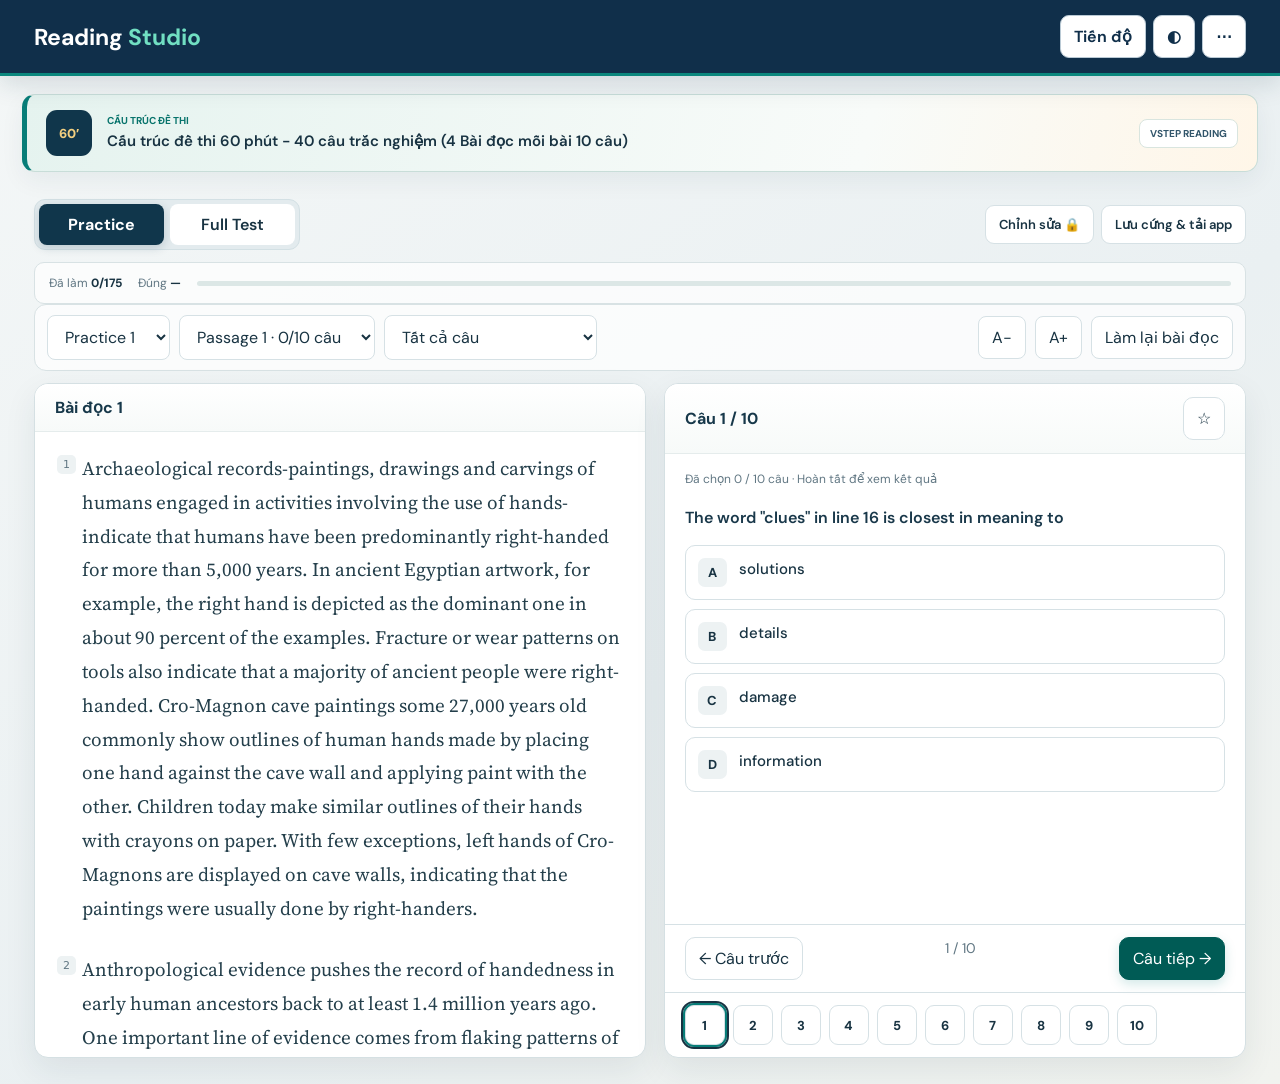
==== commit 46c0ecd6: "new" ====
--- a/Reading_Studio_Updated.html
+++ b/Reading_Studio_Updated.html
@@ -13,8 +13,42 @@
 .top{background:#102f4a;color:#fff;border-bottom:4px solid #00776b}.logo span{color:#62e2c1}.top button{background:#fff;color:#102f4a;font-weight:650;border-color:#bacad5}.primary{background:#005b55;color:#fff;border-color:#005b55}.modebar{display:flex;align-items:center;gap:12px;padding:14px 0;flex-wrap:wrap}.tabs{display:flex;gap:6px;padding:5px;background:#dce5ed;border-radius:12px}.tabs button{min-width:125px;border:0;font-weight:750}.tabs button.active{background:#102f4a;color:#fff}.modebar .spacer{flex:1}.owner-tools button{font-size:13px;font-weight:650}.grid{height:calc(100dvh - 225px);min-height:450px}.map{display:grid;grid-template-columns:repeat(auto-fill,40px);gap:8px}.map button{width:40px;height:40px;border-radius:9px;font-weight:750;flex-shrink:0}.option .letter{width:29px;height:29px;display:grid;place-items:center;padding:0}.map .answered{background:#d9e6f6;border-color:#355f8c;color:#183958}.option.chosen{background:#d9e6f6;border-color:#355f8c;box-shadow:inset 0 0 0 1px #355f8c}.test-panel{border:1px solid #a5bfce;background:var(--paper);padding:14px 18px;border-radius:12px;margin-bottom:12px}.test-panel h2{font-size:18px;margin:0 0 7px}.test-controls{display:flex;align-items:center;gap:16px;flex-wrap:wrap}.test-clock{font-size:24px;font-weight:800;font-variant-numeric:tabular-nums;color:var(--brand)}.test-result{background:var(--soft);padding:12px 16px;border-radius:9px;font-weight:650;line-height:1.7;margin-top:12px}#testPanel:not(.hidden)~.grid{height:calc(100dvh - 330px)}.editor{max-width:820px}.editor label{display:block;font-weight:650;font-size:14px;margin:12px 0}.editor textarea,.editor select{display:block;width:100%;margin-top:6px;padding:10px;background:var(--paper);color:var(--ink);border:1px solid var(--line);border-radius:8px;font:14px system-ui}.editor textarea{min-height:85px;resize:vertical}.editor-fields{max-height:63vh;overflow:auto;padding-right:8px}.editor-grid{display:grid;grid-template-columns:1fr 1fr;gap:14px}.dark .tabs{background:#253b4c}.dark .tabs button.active{background:#58d9c4;color:#092e35}.dark .test-clock{color:var(--brand)}.dark .primary{background:#00796f;color:#fff}.dark .test-panel{border-color:var(--line)}.dark .word-popup{color:var(--ink)}a{color:var(--brand)}
 @media(max-width:900px){.grid{height:calc(100dvh - 230px);min-height:440px;grid-template-columns:minmax(0,1fr) minmax(0,1fr)}.passage{height:auto;flex:1}.questionbody{overflow:auto;min-height:0}.cardhead,.questionbody,.nav,.map{padding-left:12px;padding-right:12px}.passage{padding-left:12px;padding-right:12px}.nav{flex-wrap:wrap}#testPanel:not(.hidden)~.grid{height:calc(100dvh - 340px)}.editor-grid{grid-template-columns:1fr}}
 @media(max-width:600px){.modebar{gap:8px}.tabs button{min-width:100px}.owner-tools button{padding:8px}.grid{grid-template-columns:1fr;height:auto;min-height:0}.grid .card:first-child{height:40dvh;min-height:200px}.grid .card:last-child{height:52dvh;min-height:340px}#testPanel:not(.hidden)~.grid{height:auto}.toolbar select{max-width:100%}.option{padding:10px}.mini-progress{flex-wrap:wrap}}
+</style><style>
+:root{--bg:#edf2f3;--paper:#fff;--ink:#183342;--muted:#617783;--line:#d6e1e5;--brand:#087d78;--soft:#e4f4ef;--bad:#b83242;--badbg:#fff0f1;--gold:#8a5900;--goldbg:#fff5dc;--accent:var(--brand)}
+body{background:linear-gradient(145deg,#f4f7f7 0%,#eaf0f2 58%,#f1f3ef 100%);font-family:'Avenir Next','Segoe UI',sans-serif}
+.top{position:sticky;top:0;z-index:30;padding:15px clamp(16px,3vw,34px);background:#102f4a;border-bottom:3px solid #0b877d;box-shadow:0 8px 24px rgba(16,47,74,.14)}
+.logo{font-size:24px;letter-spacing:0}.logo span{color:#71dfc2}
+.top .tools button{border-radius:9px;transition:transform .16s ease,background .16s ease}.top .tools button:hover{transform:translateY(-1px);background:#e7f5f1}
+.structure-banner{max-width:1536px;width:calc(100% - 44px);margin:18px auto 0;padding:15px 19px;display:flex;align-items:center;gap:15px;border:1px solid #c8ddd8;border-left:5px solid #087d78;border-radius:13px;background:linear-gradient(105deg,#e5f3ef 0%,#f8fbf9 68%,#fff6e8 100%);box-shadow:0 9px 24px rgba(24,51,66,.06);color:#183342}
+.structure-mark{width:46px;height:46px;flex:none;display:grid;place-items:center;border-radius:11px;background:#10364b;color:#f2cf80;font-size:13px;font-weight:850}
+.structure-copy{display:grid;gap:3px;min-width:0}.structure-label{font-size:10px;line-height:1.3;font-weight:850;color:#08746c;letter-spacing:0}.structure-copy strong{font-size:15px;line-height:1.5;font-weight:750}.structure-badge{margin-left:auto;padding:7px 10px;flex:none;border:1px solid #d9e5df;border-radius:8px;background:#fff;color:#31556a;font-size:10px;font-weight:800}
+.wrap{max-width:1600px;padding:10px clamp(16px,3vw,34px) 26px}
+.modebar{padding:17px 0 12px;gap:14px}.tabs{padding:4px;border:1px solid #d3e0e4;border-radius:11px;background:#e3ebee}.tabs button{min-height:40px;border-radius:8px;letter-spacing:0}.tabs button.active{background:#10364b;box-shadow:0 3px 10px rgba(16,54,75,.18)}
+.owner-tools button{border-radius:9px;font-weight:700}
+.mini-progress{padding:12px 14px;border:1px solid #d8e2e4;border-radius:10px;background:rgba(255,255,255,.72)}.mini-progress .bar{height:5px;border-radius:9px;background:#dce7e6}.mini-progress .bar div{background:linear-gradient(90deg,#087d78,#42b99b)}
+.toolbar{padding:10px 12px;border:1px solid #d8e2e4;border-radius:12px;background:rgba(255,255,255,.76)}.toolbar button,.toolbar select{border-radius:8px;background:#fff}.toolbar button:hover,.toolbar select:hover{border-color:#79aaa3}
+.grid{gap:18px}.card{border:1px solid #d5e0e3;border-radius:14px;background:var(--paper);box-shadow:0 12px 32px rgba(20,48,62,.08)}.cardhead{background:linear-gradient(180deg,#fff,#f7faf9);border-bottom:1px solid #e5ecec}.cardhead h2{font-size:16px;font-weight:800;color:#17384a}
+.passage .original{font-family:'Iowan Old Style','Palatino Linotype',Georgia,serif;font-size:calc(var(--font) + 1px);line-height:1.9;color:#243f4b}.passage .translation{border:1px solid #dce8e6;background:#f4f8f7}
+.questiontext{font-size:16px;line-height:1.65;color:#19384a}.option{border-radius:10px;background:#fff;transition:border-color .15s ease,background .15s ease,transform .15s ease}.option:not(:disabled):hover{transform:translateY(-1px)}.option.chosen{background:#e6f1f7;border-color:#6a91aa;box-shadow:inset 0 0 0 1px #6a91aa}.option.correct{background:#eaf6ef;border-color:#4d9c70}.option.wrong{background:#fff0f1;border-color:#d77b84}
+.map button{border-radius:9px;transition:transform .15s ease}.map button:hover{transform:translateY(-1px)}.map button.active{box-shadow:0 0 0 2px #087d78,0 0 0 4px #fff}
+.test-panel{border-color:#bfd5d6;border-radius:13px;background:linear-gradient(110deg,#f5faf8,#fff);box-shadow:0 8px 22px rgba(20,48,62,.05)}.test-panel h2{color:#17384a}.test-result{border:1px solid #c6e4d4}
+.result-banner{border:1px solid #cce5db}.review-item{background:#fff;transition:border-color .15s ease}.review-item[open]{border-color:#86b9aa}.primary{box-shadow:0 4px 12px rgba(8,125,120,.18);transition:transform .15s ease,filter .15s ease}.primary:hover:not(:disabled){filter:brightness(1.06);transform:translateY(-1px)}
+.dark .structure-banner{background:linear-gradient(105deg,#173b3b,#1b3039 70%,#3b3426);border-color:#3b5a58;color:var(--ink)}.dark .structure-mark{background:#0c252d}.dark .structure-badge{background:#243742;color:var(--ink);border-color:var(--line)}.dark .cardhead{background:linear-gradient(180deg,#1b2a35,#1c3038);border-color:var(--line)}.dark .cardhead h2,.dark .questiontext,.dark .passage .original,.dark .test-panel h2{color:var(--ink)}.dark .toolbar,.dark .mini-progress,.dark .test-panel,.dark .review-item{background:var(--paper);border-color:var(--line)}.dark .toolbar button,.dark .toolbar select,.dark .option{background:var(--paper);color:var(--ink)}.dark .option.chosen{background:#283c57}.dark .option.correct{background:#1d3b32}.dark .option.wrong{background:#3d222c}.dark .passage .translation{background:#162a31;border-color:var(--line)}
+@media(max-width:600px){.top{padding:12px 15px}.logo{font-size:21px}.structure-banner{width:calc(100% - 28px);margin-top:12px;padding:12px;gap:11px}.structure-mark{width:40px;height:40px}.structure-copy strong{font-size:13px;line-height:1.45}.structure-badge{display:none}.wrap{padding:8px 14px 20px}.modebar{padding-top:13px}.mini-progress{gap:10px}.toolbar{padding:9px;gap:7px}.toolbar button,.toolbar select{font-size:12px;padding:8px}.card{border-radius:11px}}
+@media(prefers-reduced-motion:reduce){*,*::before,*::after{scroll-behavior:auto!important;transition:none!important}}
+</style><style>
+@import url('https://fonts.googleapis.com/css2?family=DM+Sans:wght@400;500;600;700&family=Source+Serif+4:wght@400;500&display=swap');
+body,button,select,input{font-family:'DM Sans','Segoe UI',sans-serif}
+.logo{font-size:23px;font-weight:700;letter-spacing:0}.logo span{font-weight:700}
+.structure-label{font-weight:700}.structure-copy strong{font-weight:600}.structure-badge{font-weight:700}
+.tabs button{font-weight:600}.tabs button.active{font-weight:700}.owner-tools button{font-weight:600}
+.cardhead h2,.test-panel h2{font-weight:700}.questiontext{font-weight:600}
+.passage .original{font-family:'Source Serif 4',Georgia,serif;font-size:calc(var(--font) + 1px);font-weight:400;line-height:1.78}
+.passage .translation{font-family:'DM Sans','Segoe UI',sans-serif;font-weight:400}
+.option{font-family:'DM Sans','Segoe UI',sans-serif;font-weight:500}
 </style></head><body>
 <header class="top"><div><div class="logo">Reading <span>Studio</span></div></div><div class="tools"><button id="summaryBtn">Tiến độ</button><button id="themeBtn" aria-label="Đổi giao diện sáng tối" title="Sáng / tối">◐</button><button id="helpBtn" aria-label="Mở tùy chọn và hướng dẫn" title="Tùy chọn">⋯</button></div></header>
+<div class="structure-banner"><span class="structure-mark" aria-hidden="true">60′</span><div class="structure-copy"><span class="structure-label">CẤU TRÚC ĐỀ THI</span><strong>Cấu trúc đề thi 60 phút - 40 câu trắc nghiệm (4 Bài đọc mỗi bài 10 câu)</strong></div><span class="structure-badge">VSTEP READING</span></div>
 <main class="wrap"><div class="modebar"><div class="tabs" role="tablist" aria-label="Chế độ luyện tập"><button id="practiceTab" role="tab">Practice</button><button id="testTab" role="tab">Full Test</button></div><span class="spacer"></span><div class="tools owner-tools"><button id="editBtn">Chỉnh sửa 🔒</button><button id="bakeBtn">Lưu cứng &amp; tải app</button></div></div><section id="testPanel" class="test-panel hidden"><div id="testIntro"><h2>Full Test · Reading</h2><p class="muted">4 bài đọc · 40 câu · 60 phút. Giữ nguyên câu hỏi và A–D theo tài liệu; xáo trộn nhóm bài đọc. Nộp bài để mở đáp án, bản dịch và giải thích.</p></div><div class="test-controls"><button id="newTestBtn" class="primary">Bắt đầu Full Test</button><div id="testControls" class="test-controls hidden"><span id="testClock" class="test-clock" role="timer"></span><span id="testHint" class="muted"></span><button id="submitBtn" class="primary">Nộp bài</button></div></div><div id="testResult" class="test-result hidden" role="status"></div></section><div class="mini-progress"><span>Đã làm <b id="answeredStat">0/175</b></span><span>Đúng <b id="scoreStat">0/0</b></span><span id="accuracyStat" class="hidden"></span><div class="bar"><div id="progressBar"></div></div></div>
 <div class="toolbar"><label class="hidden" for="practiceSelect">Practice</label><select id="practiceSelect"></select><label class="hidden" for="passageSelect">Bài đọc</label><select id="passageSelect"></select><label class="hidden" for="filterSelect">Lọc câu hỏi</label><select id="filterSelect"><option value="all">Tất cả câu</option><option value="unanswered">Chưa làm</option><option value="wrong">Đã làm sai</option><option value="flagged">Đã đánh dấu ★</option><option value="unscored">Câu không chấm điểm</option></select><span class="spacer"></span><button id="fontDown" aria-label="Giảm cỡ chữ">A−</button><button id="fontUp" aria-label="Tăng cỡ chữ">A+</button><button id="resetBtn">Làm lại bài đọc</button></div>
 <div class="grid"><section class="card"><div class="cardhead"><div><h2 id="passageTitle"></h2></div><div class="tools"><span id="passageScore" class="hidden"></span><button id="langToggle" class="hidden">Ẩn bản dịch</button></div></div><article class="passage" id="passageText" aria-label="Bài đọc tiếng Anh"></article></section><section class="card"><div class="cardhead"><div><h2 id="questionTitle"></h2></div><button id="flagBtn">☆ Đánh dấu</button></div><div class="questionbody" id="questionBody"></div><div class="nav"><button id="prevBtn">← Câu trước</button><span id="position" class="muted"></span><button id="nextBtn" class="primary">Câu tiếp →</button></div><div class="map" id="questionMap" aria-label="Danh sách câu hỏi"></div></section></div>
